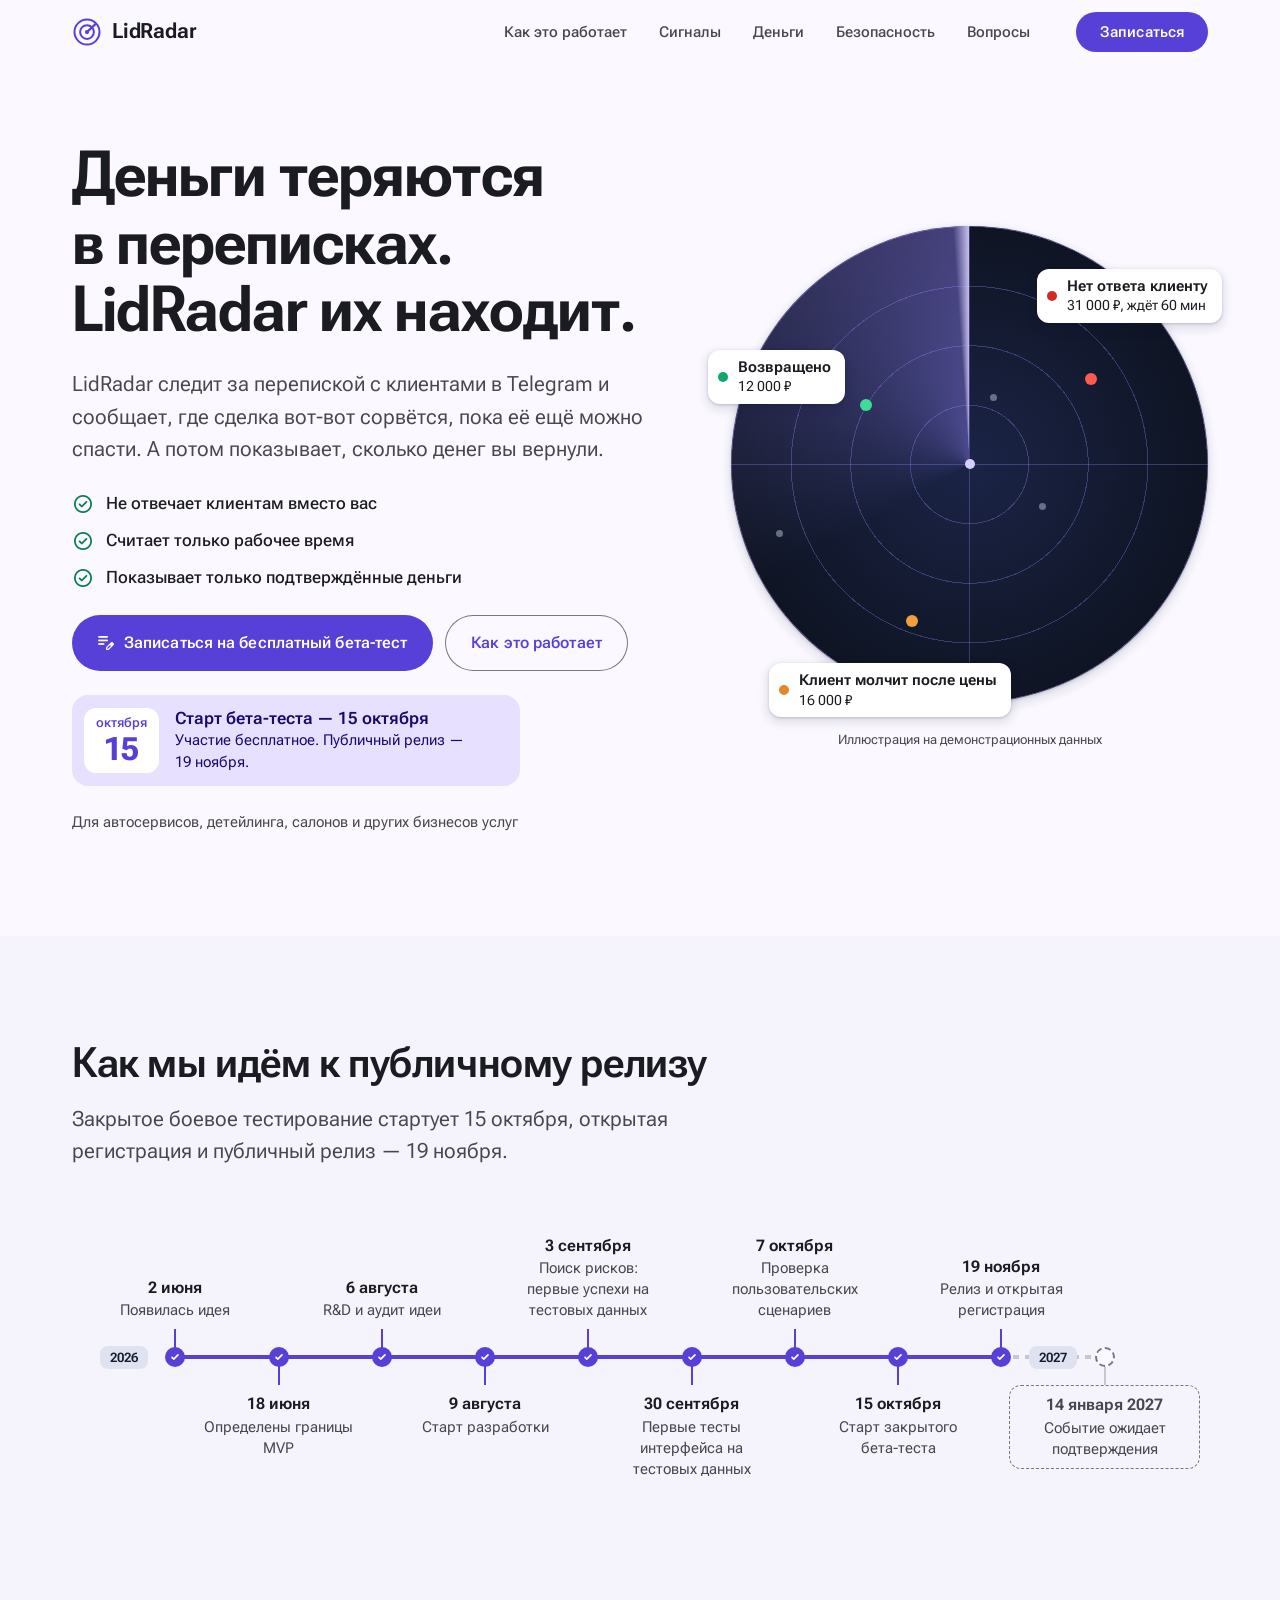
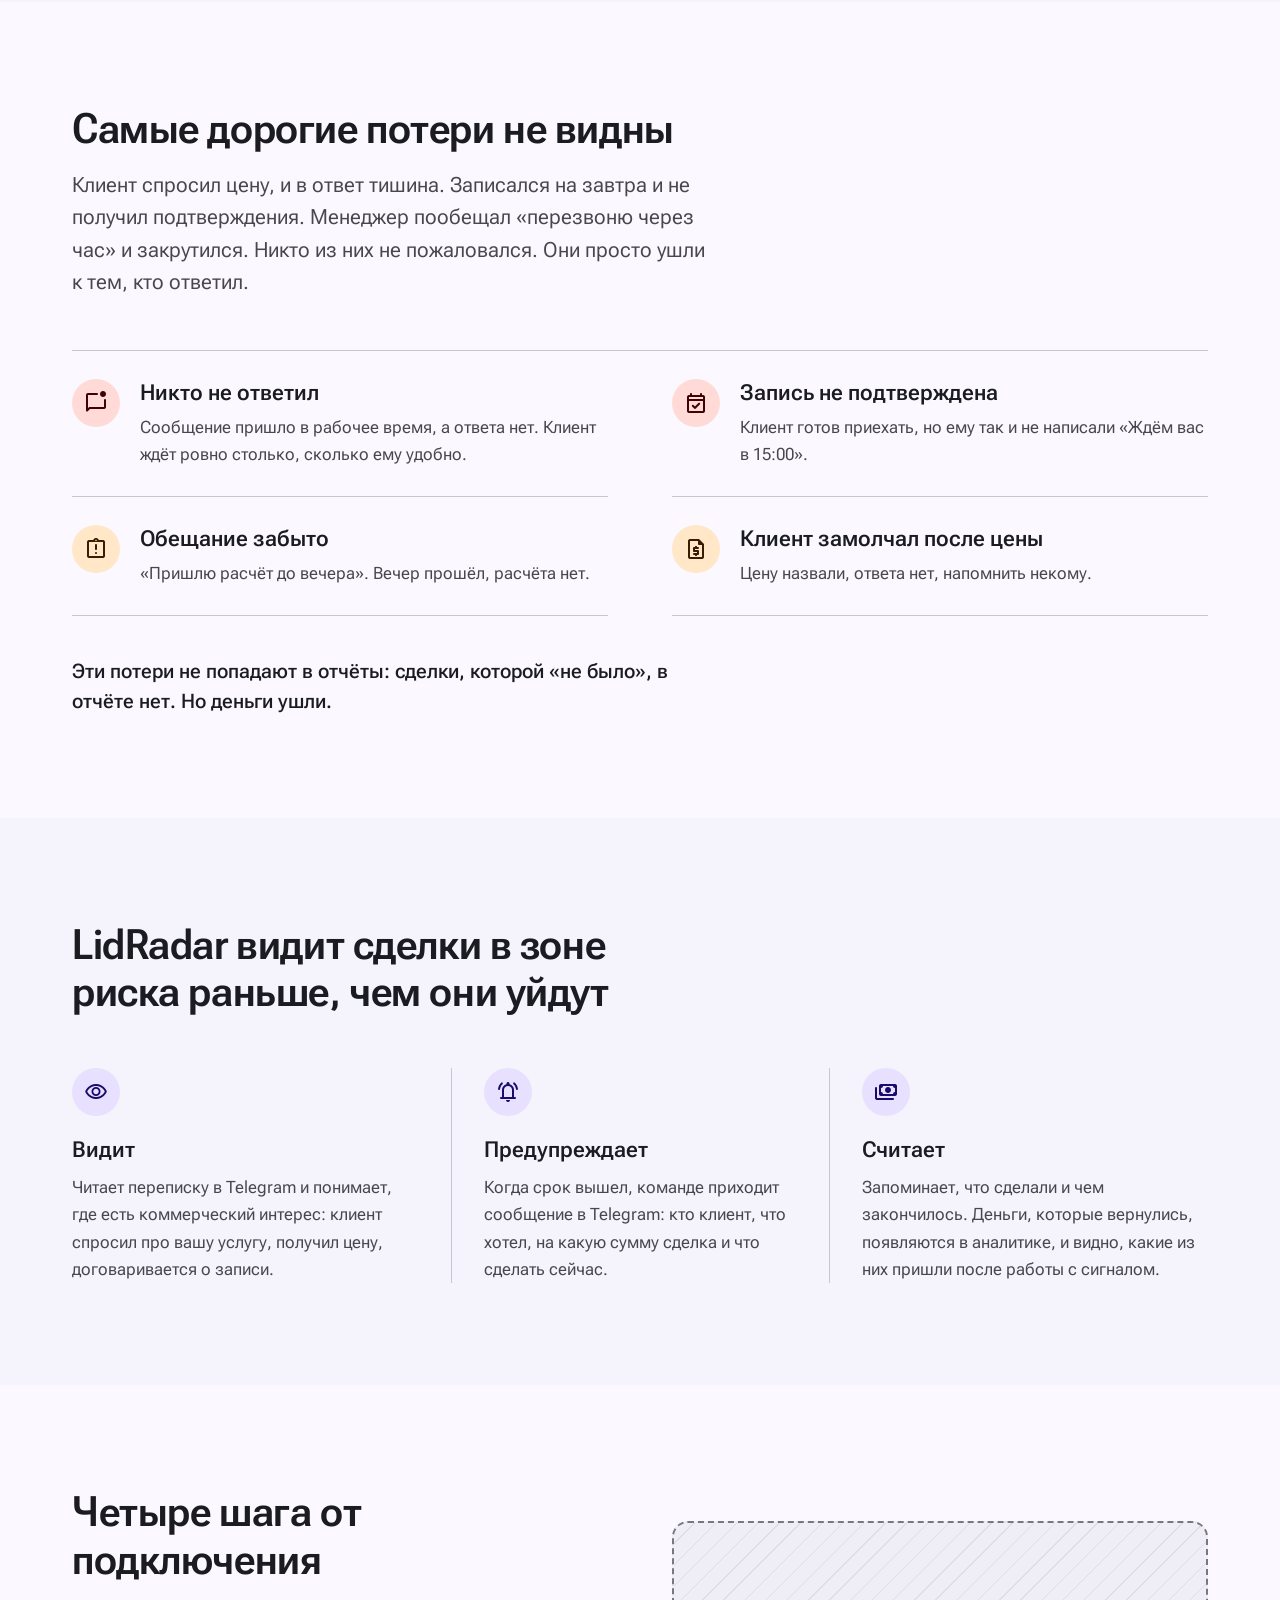
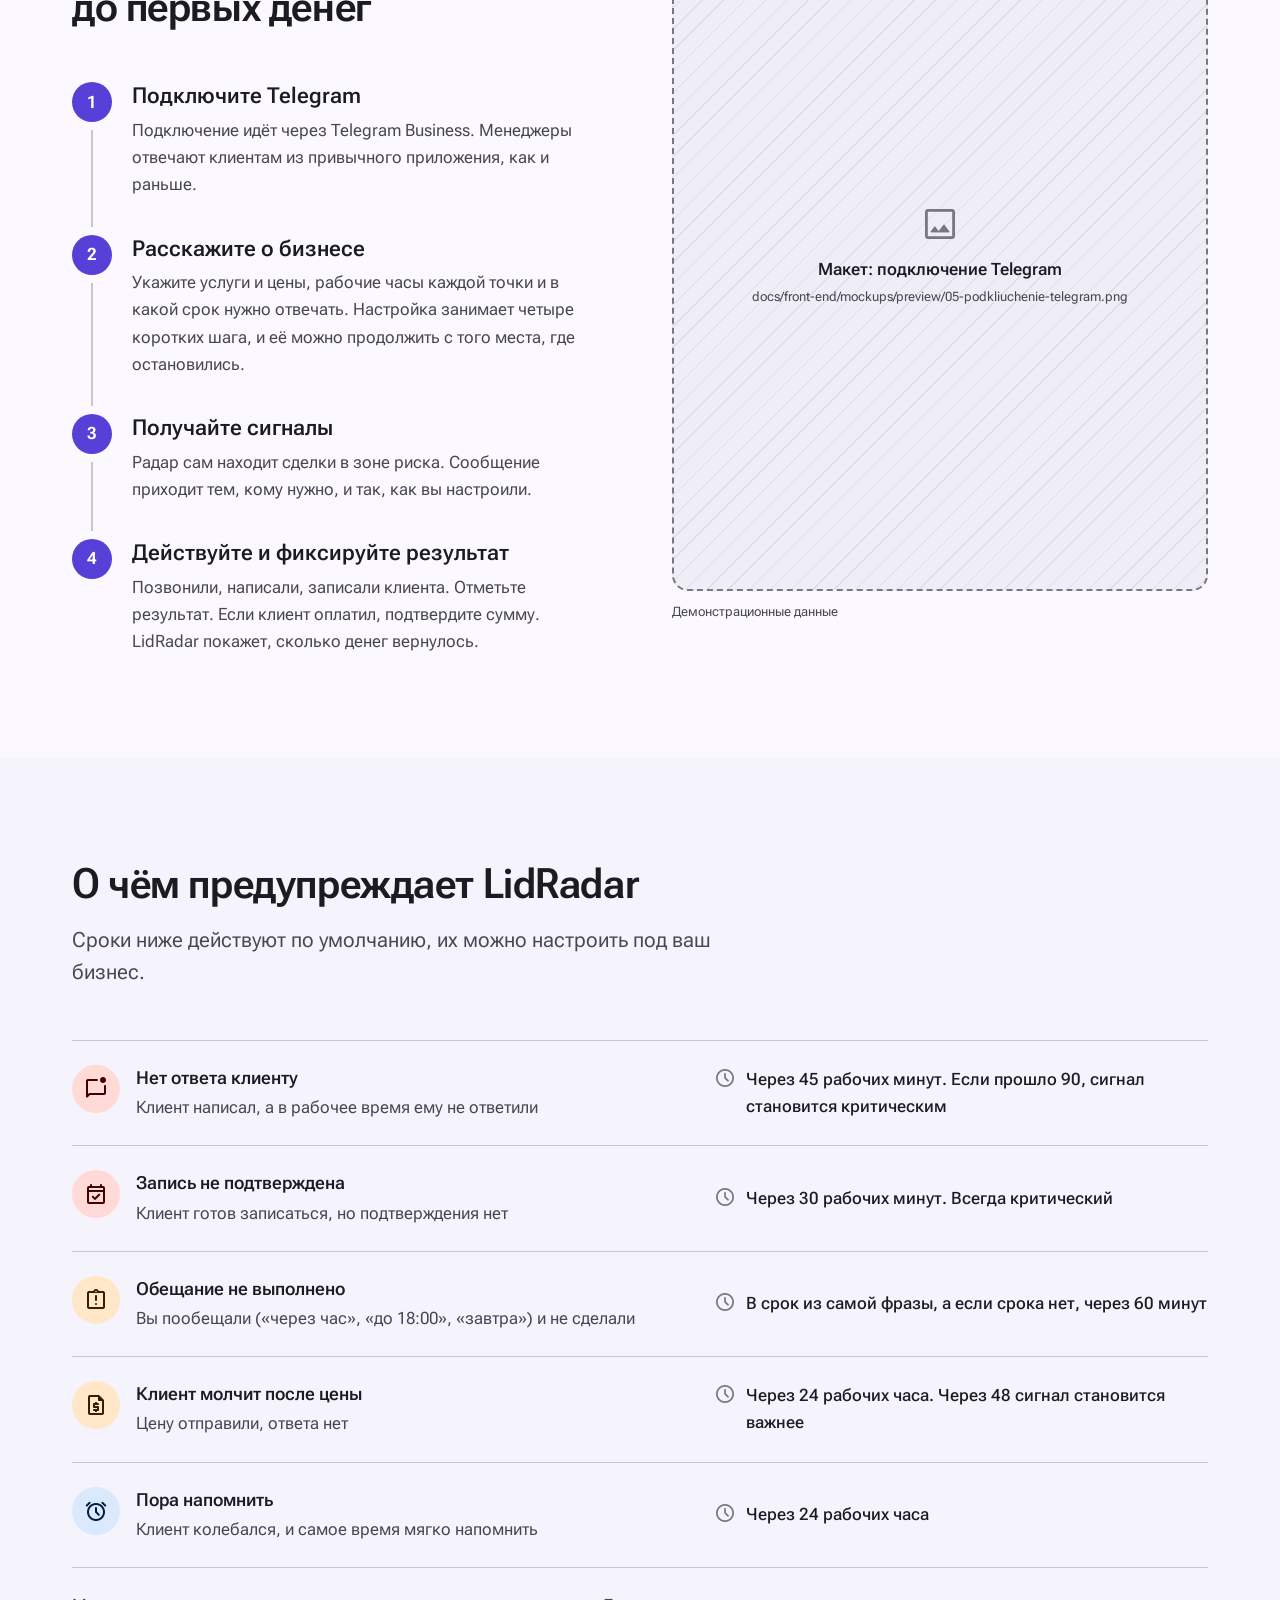
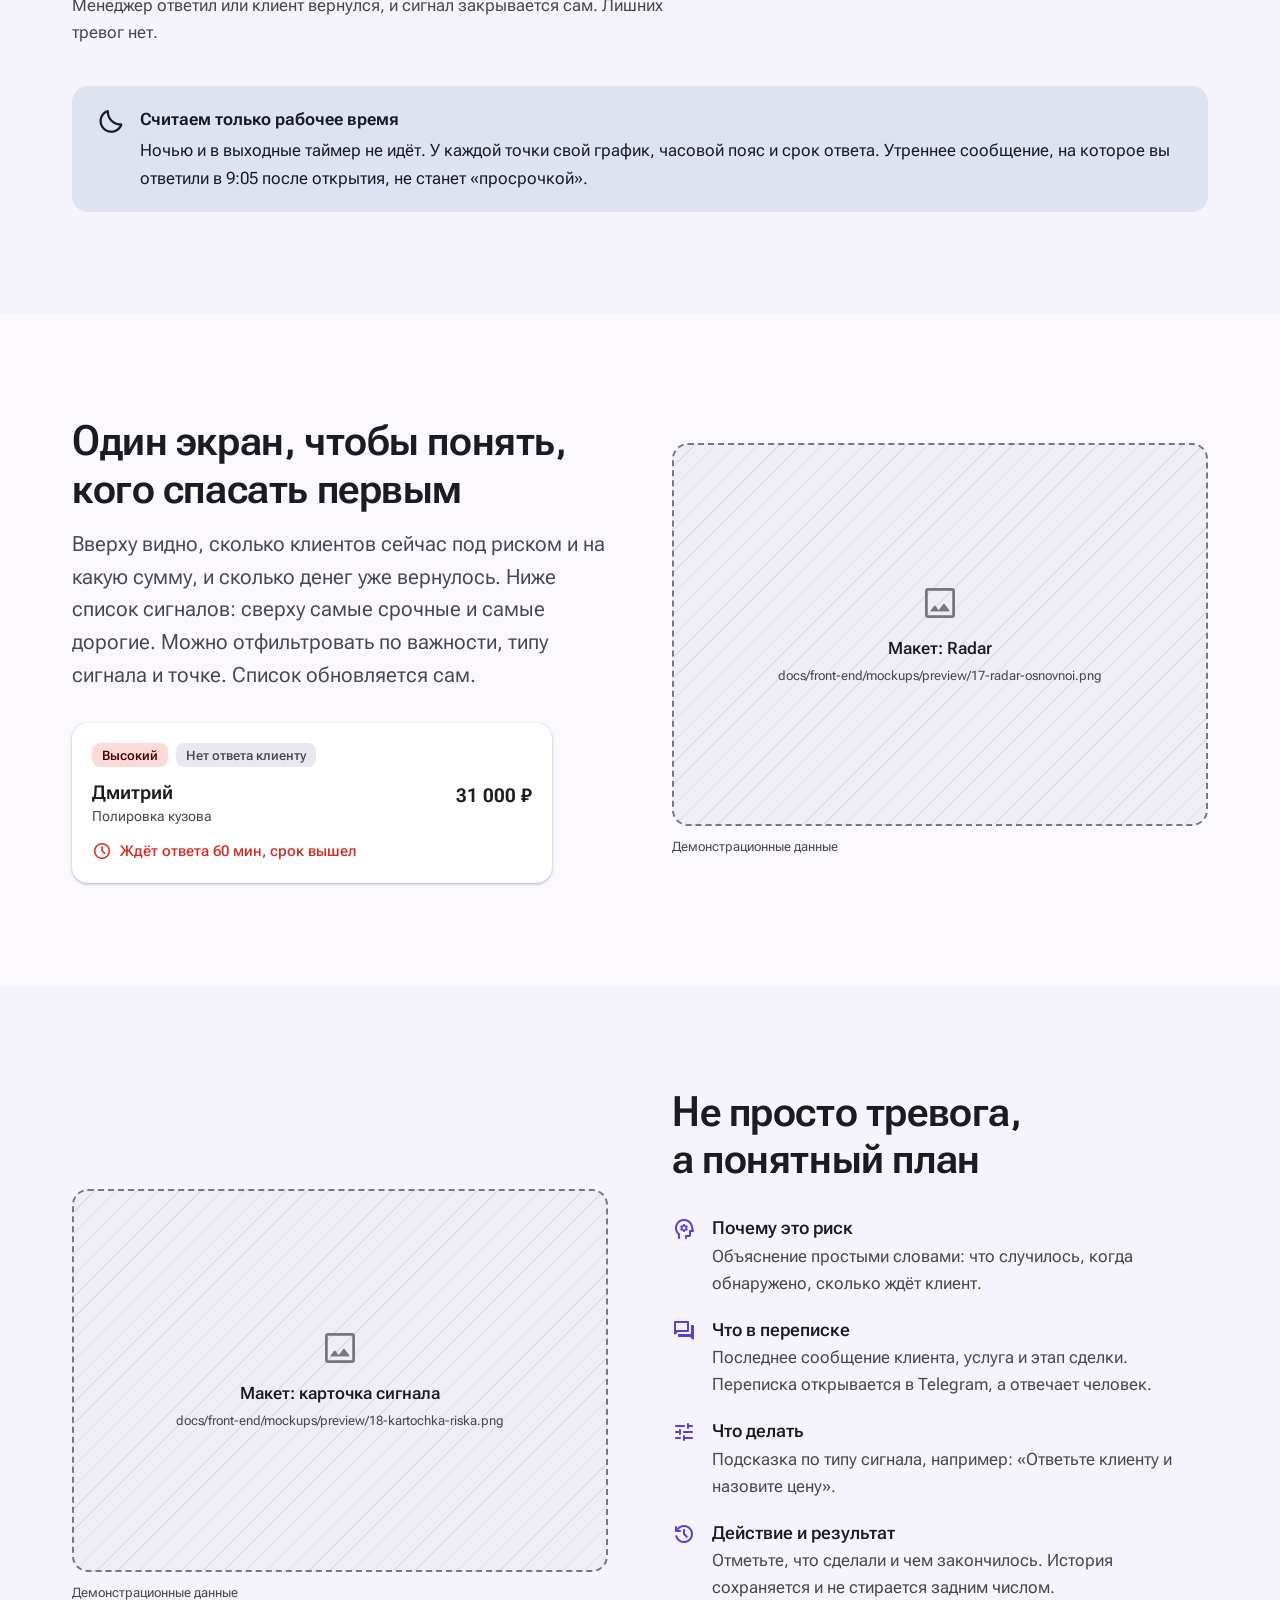
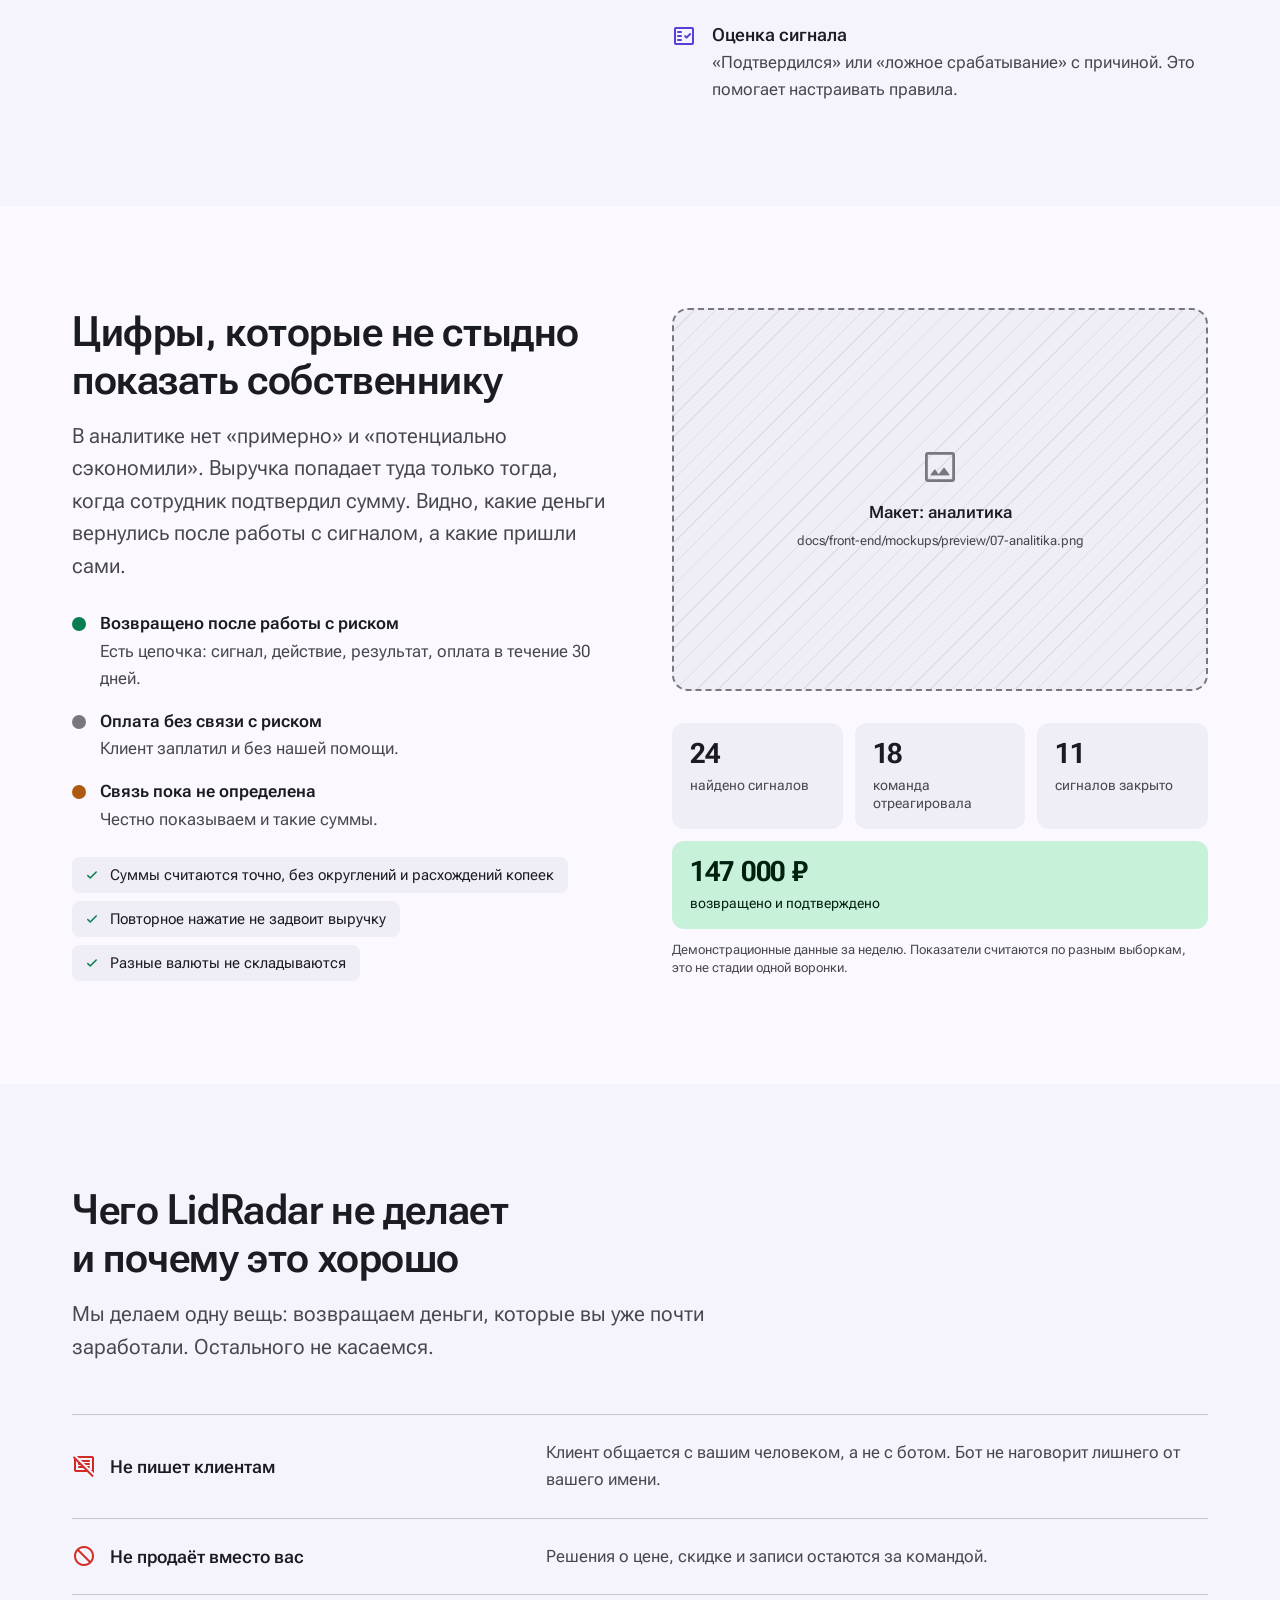
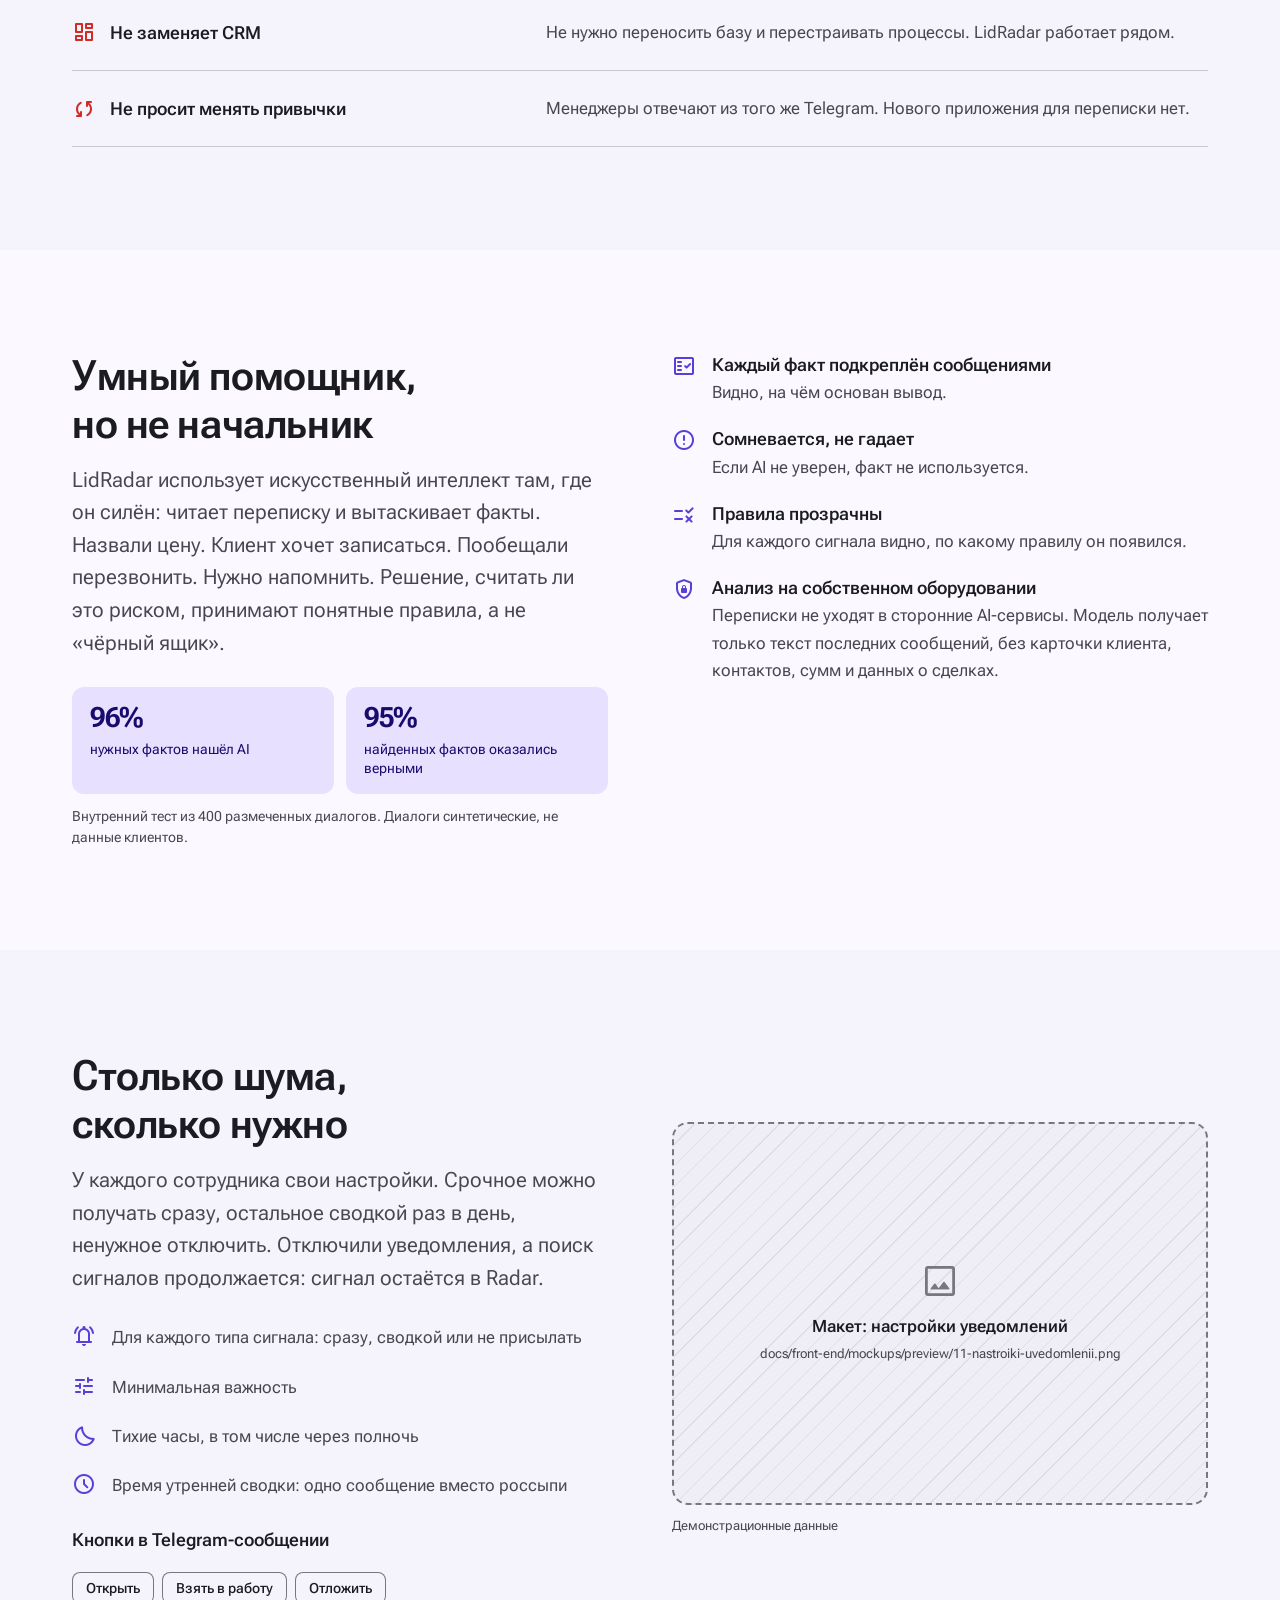
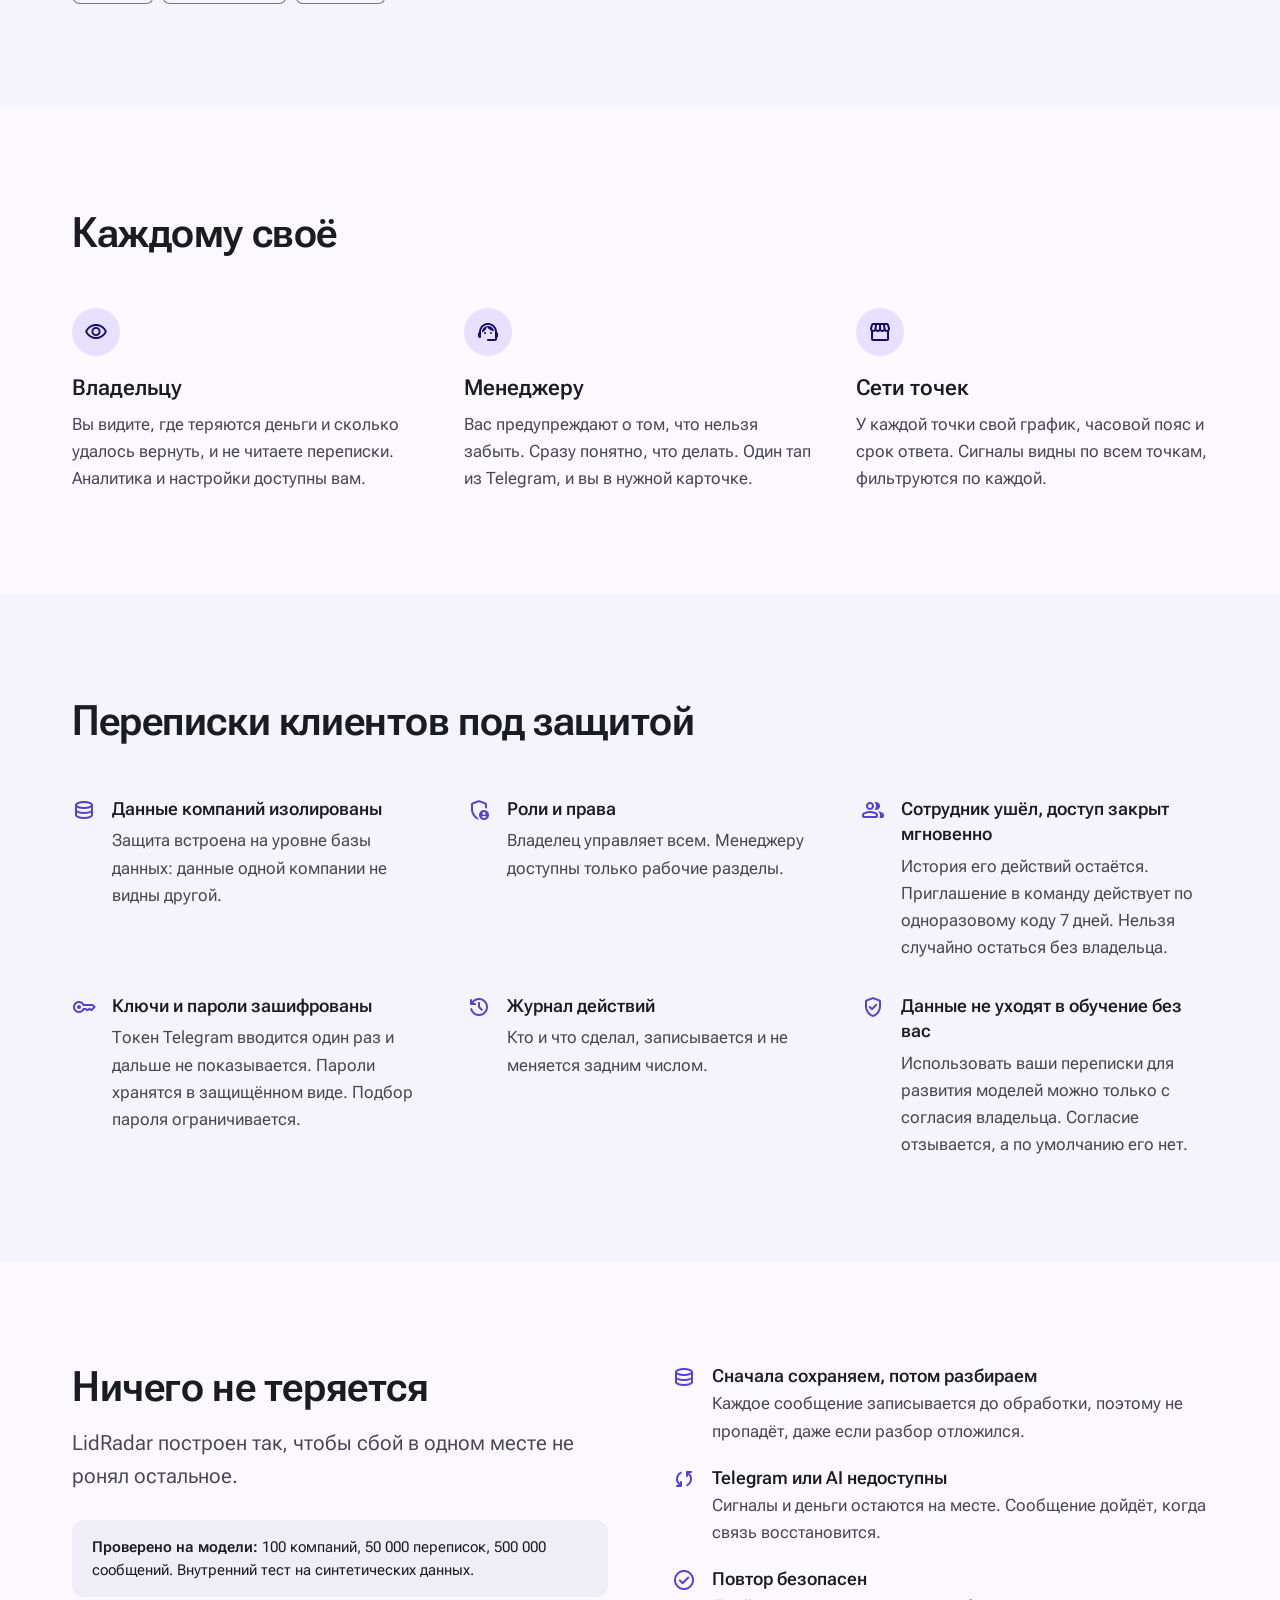
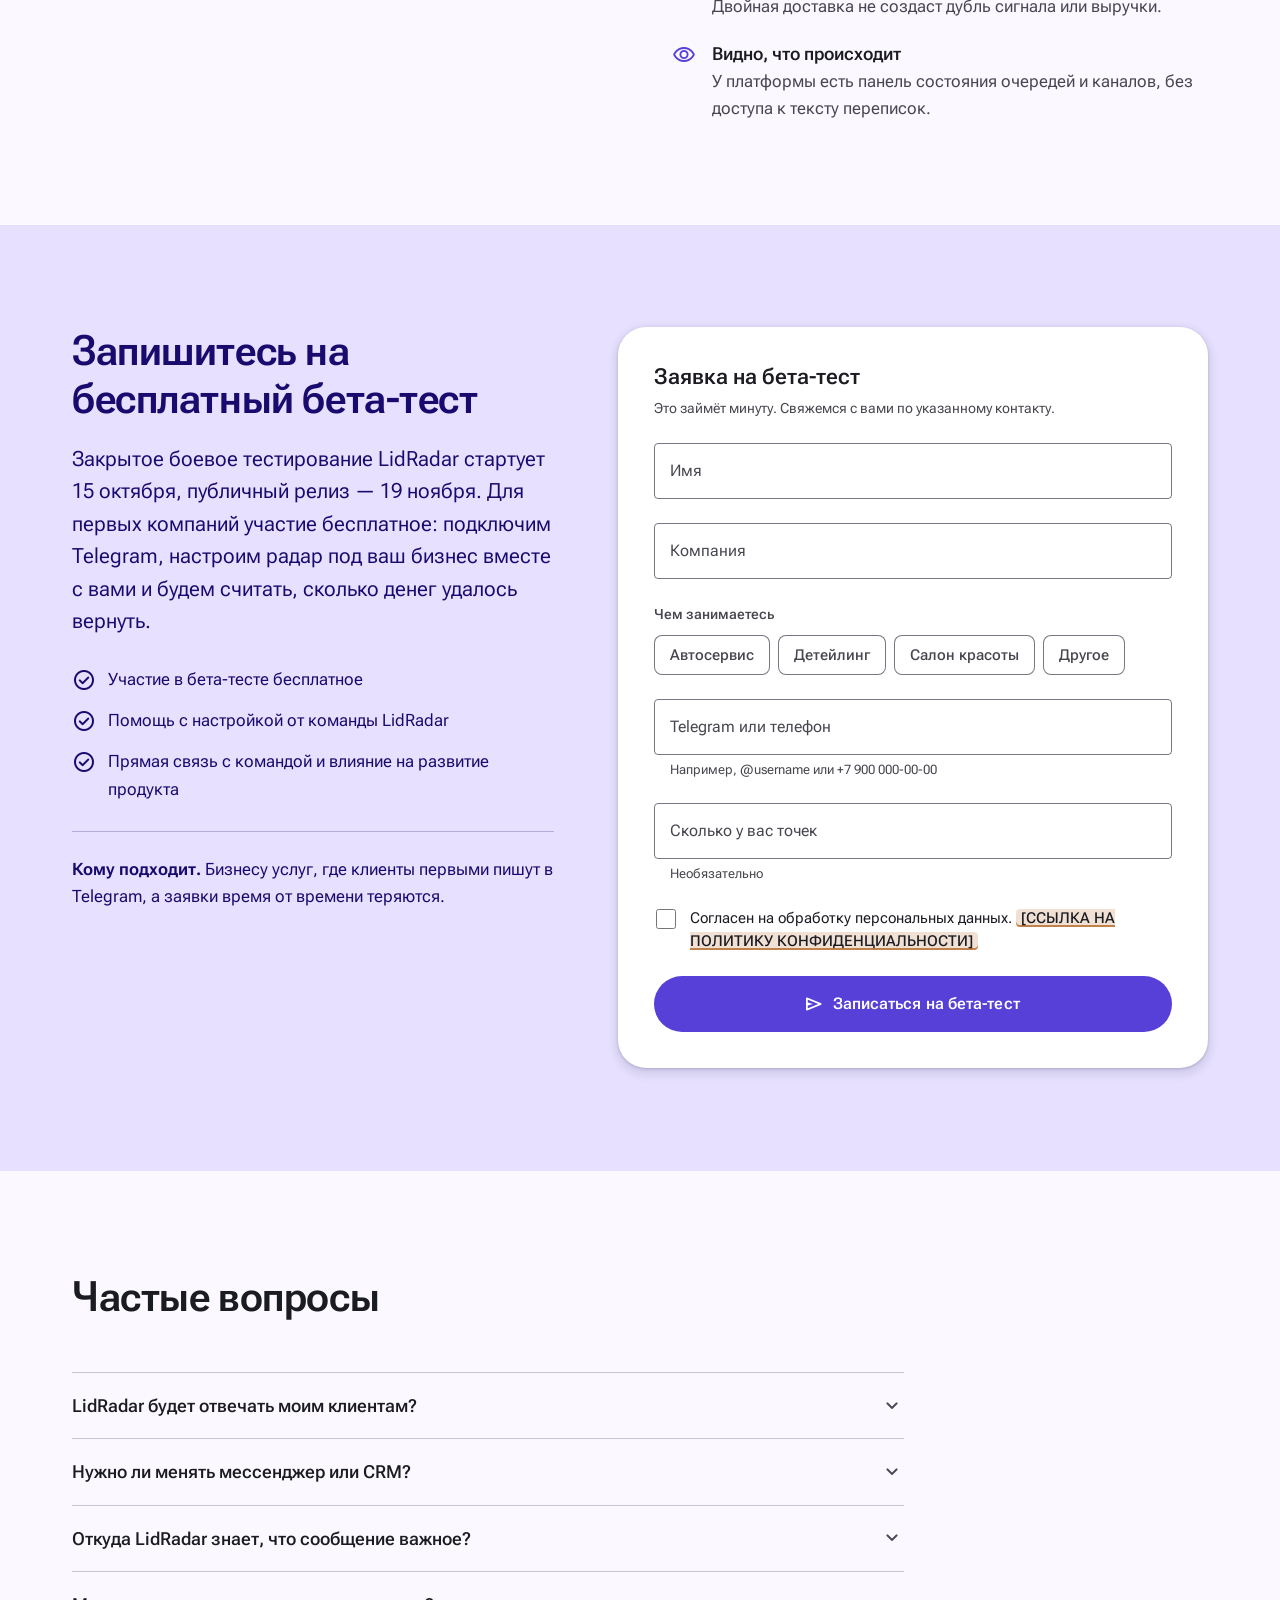
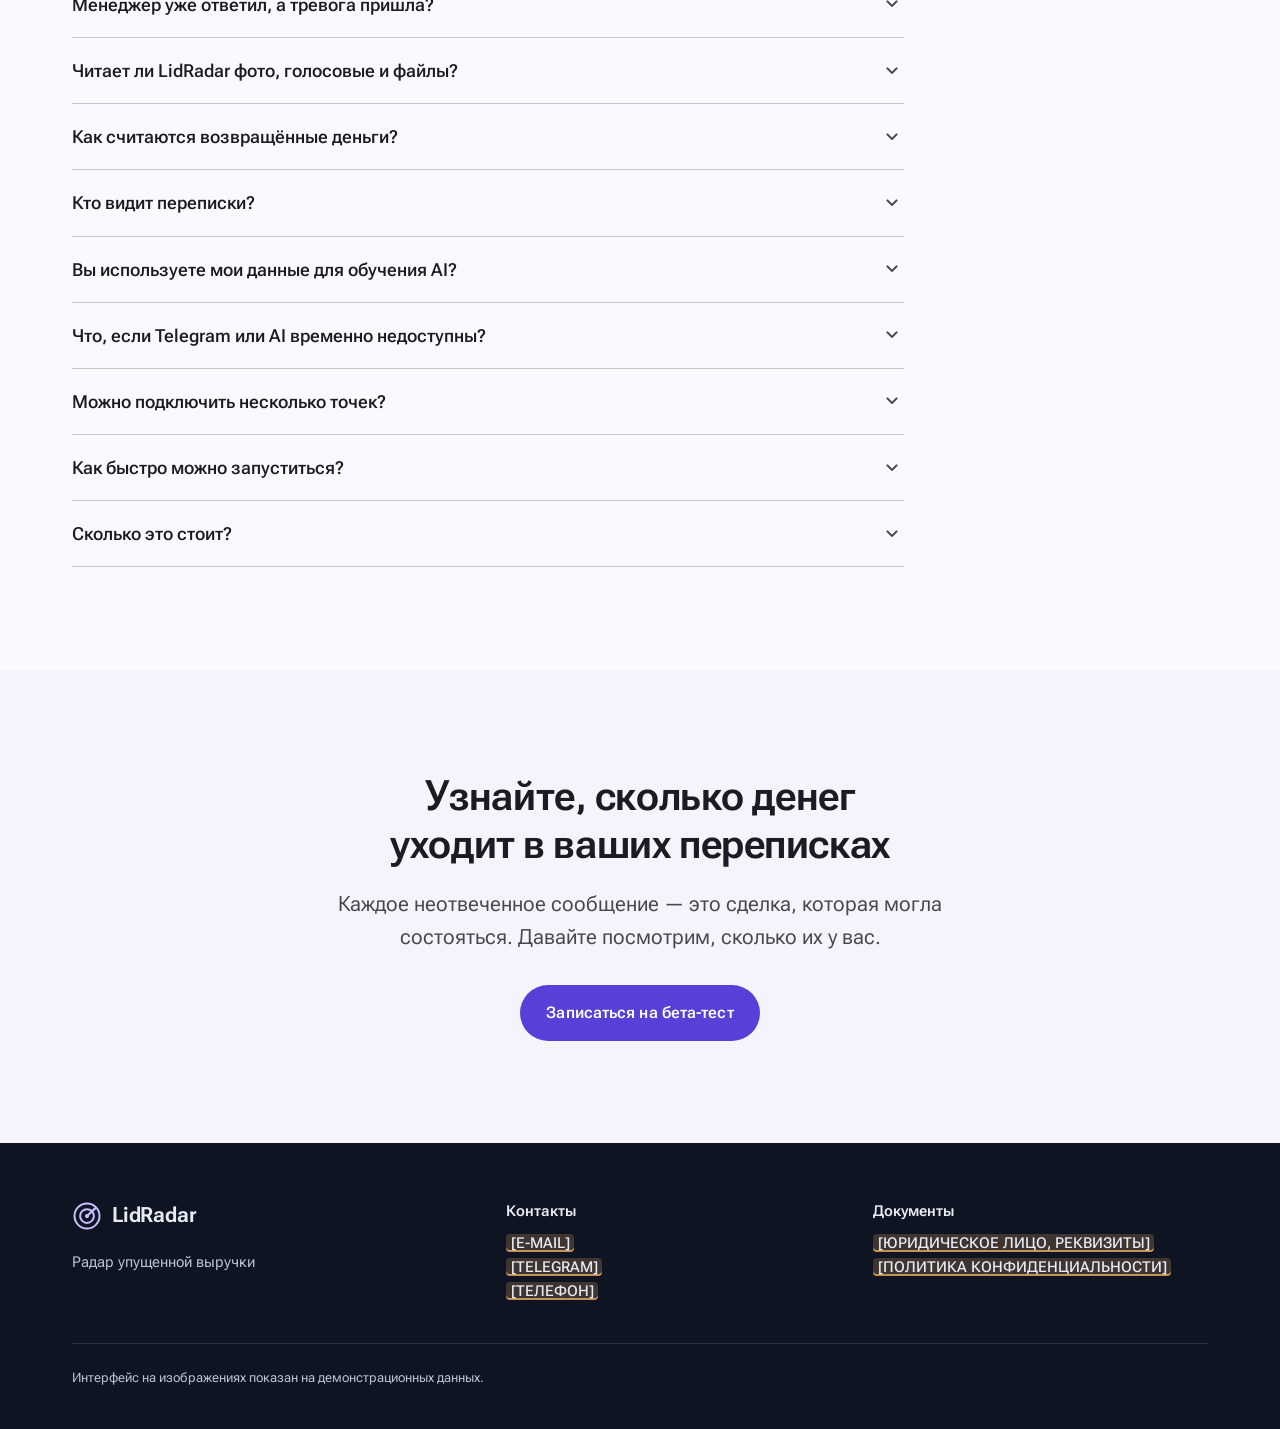
==== index.html @ c9161b3c "lending" ====
<!doctype html>
<html lang="ru">
<head>
  <meta charset="utf-8">
  <meta name="viewport" content="width=device-width, initial-scale=1">
  <title>LidRadar — радар упущенной выручки в переписках с клиентами</title>
  <meta name="description" content="LidRadar следит за перепиской в Telegram, показывает сделки, которые вот-вот сорвутся, и считает деньги, которые удалось вернуть. Для автосервисов, детейлинга и салонов. Бесплатный закрытый бета-тест стартует 15 октября, публичный релиз 19 ноября.">
  <meta name="theme-color" content="#5640d8">
  <meta property="og:type" content="website">
  <meta property="og:title" content="Деньги не должны теряться молча">
  <meta property="og:description" content="Радар упущенной выручки для бизнеса, который продаёт через мессенджер. Бета-тест стартует 15 октября и бесплатный, публичный релиз 19 ноября.">
  <link rel="icon" href="data:image/svg+xml,%3Csvg xmlns='http://www.w3.org/2000/svg' viewBox='0 0 24 24'%3E%3Ccircle cx='12' cy='12' r='11' fill='%230e1422'/%3E%3Ccircle cx='12' cy='12' r='7' fill='none' stroke='%23cbbeff' stroke-width='1.5'/%3E%3Cpath d='M12 12 18 6' stroke='%23cbbeff' stroke-width='2' stroke-linecap='round'/%3E%3C/svg%3E">

  <link rel="preconnect" href="https://fonts.googleapis.com">
  <link rel="preconnect" href="https://fonts.gstatic.com" crossorigin>
  <link rel="stylesheet" href="https://fonts.googleapis.com/css2?family=Roboto+Flex:opsz,wdth,wght@8..144,25..151,100..1000&amp;display=swap">
  <link rel="stylesheet" href="https://fonts.googleapis.com/css2?family=Material+Symbols+Rounded:opsz,wght,FILL,GRAD@24,400,0..1,0&amp;icon_names=admin_panel_settings,alarm,arrow_downward,assignment_late,bedtime,block,chat,check,check_circle,comments_disabled,dashboard,database,edit_note,error,event,event_available,expand_more,fact_check,forum,group,history,image,key,lock,mark_chat_unread,menu,notifications_active,payments,psychology,radar,request_quote,rule,savings,schedule,send,shield_lock,storefront,support_agent,sync,tune,verified_user,visibility&amp;display=block">
  <link rel="stylesheet" href="assets/styles.css">
</head>
<body id="top">
  <a class="skip" href="#main">К содержимому</a>

  <header class="appbar" id="appbar">
    <div class="appbar__in">
      <a class="brand" href="#top" aria-label="LidRadar, в начало страницы">
        <svg class="brand__mark" width="30" height="30" viewBox="0 0 24 24" aria-hidden="true">
          <circle cx="12" cy="12" r="10" fill="none" stroke="currentColor" stroke-width="1.6"/>
          <circle cx="12" cy="12" r="5.5" fill="none" stroke="currentColor" stroke-width="1.6"/>
          <path d="M12 12 19 5.5" stroke="currentColor" stroke-width="1.8" stroke-linecap="round"/>
          <circle cx="12" cy="12" r="1.7" fill="currentColor"/>
        </svg>
        <span>LidRadar</span>
      </a>
      <nav class="appbar__nav" aria-label="Разделы страницы">
        <a href="#how">Как это работает</a>
        <a href="#signals">Сигналы</a>
        <a href="#money">Деньги</a>
        <a href="#security">Безопасность</a>
        <a href="#faq">Вопросы</a>
      </nav>
      <a class="btn btn--filled" href="#beta">Записаться</a>
    </div>
  </header>

  <main id="main">

    <!-- 1. Первый экран -->
    <section class="hero" aria-labelledby="hero-title">
      <div class="wrap hero__grid">
        <div class="hero__copy">
          <h1 class="display" id="hero-title">Деньги теряются в переписках. LidRadar их находит.</h1>
          <p class="lead">LidRadar следит за перепиской с клиентами в Telegram и сообщает, где сделка вот-вот сорвётся, пока её ещё можно спасти. А потом показывает, сколько денег вы вернули.</p>
          <ul class="ticks">
            <li><span class="ms" aria-hidden="true">check_circle</span>Не отвечает клиентам вместо вас</li>
            <li><span class="ms" aria-hidden="true">check_circle</span>Считает только рабочее время</li>
            <li><span class="ms" aria-hidden="true">check_circle</span>Показывает только подтверждённые деньги</li>
          </ul>
          <div class="actions">
            <a class="btn btn--filled btn--lg" href="#beta"><span class="ms" aria-hidden="true">edit_note</span><span>Записаться на бесплатный <span class="nowrap">бета-тест</span></span></a>
            <a class="btn btn--outlined btn--lg" href="#how">Как это работает</a>
          </div>
          <div class="release" role="group" aria-label="Сроки запуска">
            <div class="release__date" aria-hidden="true">
              <span class="release__month">октября</span>
              <span class="release__day">15</span>
            </div>
            <div>
              <p class="release__title">Старт <span class="nowrap">бета-теста</span>&nbsp;— <time class="nowrap" datetime="2026-10-15">15 октября</time></p>
              <p class="release__sub">Участие бесплатное. Публичный релиз&nbsp;— <time class="nowrap" datetime="2026-11-19">19 ноября</time>. <span id="countdown"></span></p>
            </div>
          </div>
          <p class="trust">Для автосервисов, детейлинга, салонов и других бизнесов услуг</p>
        </div>

        <div>
          <div class="scope" role="img" aria-label="Иллюстрация: экран радара, на котором луч подсвечивает три сделки: нет ответа клиенту, клиент молчит после цены, возвращено 12 000 рублей. Демонстрационные данные.">
            <div class="scope__disc" aria-hidden="true">
              <div class="scope__grid"></div>
              <div class="scope__sweep"></div>
              <span class="blip" style="--x:75.4%; --y:32.2%; --c:#ff5a52; --t:1.22s"></span>
              <span class="blip" style="--x:38%; --y:82.9%; --c:#f0a03c; --t:4.44s"></span>
              <span class="blip" style="--x:28.3%; --y:37.5%; --c:#3ddc97; --t:6.67s"></span>
              <span class="blip blip--dim" style="--x:65.2%; --y:58.8%"></span>
              <span class="blip blip--dim" style="--x:10.1%; --y:64.5%"></span>
              <span class="blip blip--dim" style="--x:55.1%; --y:35.9%"></span>
              <span class="scope__core"></span>
            </div>
            <div class="scope__chip scope__chip--a" aria-hidden="true"><span class="dot"></span><span><b>Нет ответа клиенту</b>31 000 ₽, ждёт 60 мин</span></div>
            <div class="scope__chip scope__chip--b" aria-hidden="true"><span class="dot"></span><span><b>Клиент молчит после цены</b>16 000 ₽</span></div>
            <div class="scope__chip scope__chip--c" aria-hidden="true"><span class="dot"></span><span><b>Возвращено</b>12 000 ₽</span></div>
          </div>
          <p class="cap">Иллюстрация на демонстрационных данных</p>
        </div>
      </div>
    </section>

    <!-- 1а. Хронология проекта -->
    <section class="section band" id="timeline" aria-labelledby="timeline-title">
      <div class="wrap">
        <div class="sec-head">
          <h2 class="headline" id="timeline-title">Как мы идём к публичному релизу</h2>
          <p class="lead">Закрытое боевое тестирование стартует 15 октября, открытая регистрация и публичный релиз — 19 ноября.</p>
        </div>

        <div class="tl__scroll" id="tl-scroll" tabindex="0" role="region" aria-label="Хронология проекта, прокручивается по горизонтали">
          <ol class="tl" id="tl" role="list">
            <li class="tl__axis" role="presentation" aria-hidden="true"></li>
            <li class="tl__year tl__year--a" role="presentation" aria-hidden="true">2026</li>
            <li class="tl__year tl__year--b" role="presentation" aria-hidden="true">2027</li>

            <li class="tl__item tl__item--top is-done" role="listitem" style="--c:1" data-date="2026-06-02">
              <div class="tl__label"><time class="tl__date" datetime="2026-06-02">2 июня<span class="sr-only"> 2026 года</span></time><p class="tl__text">Появилась идея</p></div>
              <span class="tl__dot" aria-hidden="true"></span>
            </li>
            <li class="tl__item tl__item--bottom is-done" role="listitem" style="--c:2" data-date="2026-06-18">
              <div class="tl__label"><time class="tl__date" datetime="2026-06-18">18 июня<span class="sr-only"> 2026 года</span></time><p class="tl__text">Определены границы MVP</p></div>
              <span class="tl__dot" aria-hidden="true"></span>
            </li>
            <li class="tl__item tl__item--top is-done" role="listitem" style="--c:3" data-date="2026-08-06">
              <div class="tl__label"><time class="tl__date" datetime="2026-08-06">6 августа<span class="sr-only"> 2026 года</span></time><p class="tl__text">R&amp;D и аудит идеи</p></div>
              <span class="tl__dot" aria-hidden="true"></span>
            </li>
            <li class="tl__item tl__item--bottom is-done" role="listitem" style="--c:4" data-date="2026-08-09">
              <div class="tl__label"><time class="tl__date" datetime="2026-08-09">9 августа<span class="sr-only"> 2026 года</span></time><p class="tl__text">Старт разработки</p></div>
              <span class="tl__dot" aria-hidden="true"></span>
            </li>
            <li class="tl__item tl__item--top is-done" role="listitem" style="--c:5" data-date="2026-09-03">
              <div class="tl__label"><time class="tl__date" datetime="2026-09-03">3 сентября<span class="sr-only"> 2026 года</span></time><p class="tl__text">Поиск рисков: первые успехи на тестовых данных</p></div>
              <span class="tl__dot" aria-hidden="true"></span>
            </li>
            <li class="tl__item tl__item--bottom is-done" role="listitem" style="--c:6" data-date="2026-09-30">
              <div class="tl__label"><time class="tl__date" datetime="2026-09-30">30 сентября<span class="sr-only"> 2026 года</span></time><p class="tl__text">Первые тесты интерфейса на тестовых данных</p></div>
              <span class="tl__dot" aria-hidden="true"></span>
            </li>
            <li class="tl__item tl__item--top is-done" role="listitem" style="--c:7" data-date="2026-10-07">
              <div class="tl__label"><time class="tl__date" datetime="2026-10-07">7 октября<span class="sr-only"> 2026 года</span></time><p class="tl__text">Проверка пользовательских сценариев</p></div>
              <span class="tl__dot" aria-hidden="true"></span>
            </li>
            <li class="tl__item tl__item--bottom is-next" role="listitem" style="--c:8" data-date="2026-10-15">
              <div class="tl__label"><time class="tl__date" datetime="2026-10-15">15 октября<span class="sr-only"> 2026 года</span></time><p class="tl__text">Старт закрытого бета-теста</p></div>
              <span class="tl__dot" aria-hidden="true"></span>
            </li>
            <li class="tl__item tl__item--top" role="listitem" style="--c:9" data-date="2026-11-19">
              <div class="tl__label"><time class="tl__date" datetime="2026-11-19">19 ноября<span class="sr-only"> 2026 года</span></time><p class="tl__text">Релиз и открытая регистрация</p></div>
              <span class="tl__dot" aria-hidden="true"></span>
            </li>
            <li class="tl__item tl__item--bottom is-pending" role="listitem" style="--c:10" data-date="2027-01-14" data-pending>
              <div class="tl__label"><time class="tl__date" datetime="2027-01-14">14 января 2027</time><p class="tl__text">Событие ожидает подтверждения</p></div>
              <span class="tl__dot" aria-hidden="true"></span>
            </li>
          </ol>
        </div>
        <p class="small tl__hint">Прокрутите вбок, чтобы увидеть все этапы.</p>
      </div>
    </section>

    <!-- 2. Проблема -->
    <section class="section" aria-labelledby="problem-title">
      <div class="wrap">
        <div class="sec-head">
          <h2 class="headline" id="problem-title">Самые дорогие потери не видны</h2>
          <p class="lead">Клиент спросил цену, и в ответ тишина. Записался на завтра и не получил подтверждения. Менеджер пообещал «перезвоню через час» и закрутился. Никто из них не пожаловался. Они просто ушли к тем, кто ответил.</p>
        </div>
        <ul class="problems">
          <li class="problem">
            <span class="icon-disc icon-disc--high"><span class="ms" aria-hidden="true">mark_chat_unread</span></span>
            <div>
              <h3 class="title-lg">Никто не ответил</h3>
              <p class="body">Сообщение пришло в рабочее время, а ответа нет. Клиент ждёт ровно столько, сколько ему удобно.</p>
            </div>
          </li>
          <li class="problem">
            <span class="icon-disc icon-disc--high"><span class="ms" aria-hidden="true">event_available</span></span>
            <div>
              <h3 class="title-lg">Запись не подтверждена</h3>
              <p class="body">Клиент готов приехать, но ему так и не написали «Ждём вас в 15:00».</p>
            </div>
          </li>
          <li class="problem">
            <span class="icon-disc icon-disc--warn"><span class="ms" aria-hidden="true">assignment_late</span></span>
            <div>
              <h3 class="title-lg">Обещание забыто</h3>
              <p class="body">«Пришлю расчёт до вечера». Вечер прошёл, расчёта нет.</p>
            </div>
          </li>
          <li class="problem">
            <span class="icon-disc icon-disc--warn"><span class="ms" aria-hidden="true">request_quote</span></span>
            <div>
              <h3 class="title-lg">Клиент замолчал после цены</h3>
              <p class="body">Цену назвали, ответа нет, напомнить некому.</p>
            </div>
          </li>
        </ul>
        <p class="conclusion">Эти потери не попадают в отчёты: сделки, которой «не было», в отчёте нет. Но деньги ушли.</p>
      </div>
    </section>

    <!-- 3. Решение -->
    <section class="section band" aria-labelledby="solution-title">
      <div class="wrap">
        <div class="sec-head">
          <h2 class="headline" id="solution-title">LidRadar видит сделки в зоне риска раньше, чем они уйдут</h2>
        </div>
        <div class="trio">
          <div class="trio__item">
            <span class="icon-disc"><span class="ms" aria-hidden="true">visibility</span></span>
            <h3 class="title-lg">Видит</h3>
            <p class="body">Читает переписку в Telegram и понимает, где есть коммерческий интерес: клиент спросил про вашу услугу, получил цену, договаривается о записи.</p>
          </div>
          <div class="trio__item">
            <span class="icon-disc"><span class="ms" aria-hidden="true">notifications_active</span></span>
            <h3 class="title-lg">Предупреждает</h3>
            <p class="body">Когда срок вышел, команде приходит сообщение в Telegram: кто клиент, что хотел, на какую сумму сделка и что сделать сейчас.</p>
          </div>
          <div class="trio__item">
            <span class="icon-disc"><span class="ms" aria-hidden="true">payments</span></span>
            <h3 class="title-lg">Считает</h3>
            <p class="body">Запоминает, что сделали и чем закончилось. Деньги, которые вернулись, появляются в аналитике, и видно, какие из них пришли после работы с сигналом.</p>
          </div>
        </div>
      </div>
    </section>

    <!-- 4. Как это работает -->
    <section class="section" id="how" aria-labelledby="how-title">
      <div class="wrap split">
        <div>
          <div class="sec-head">
            <h2 class="headline" id="how-title">Четыре шага от подключения до первых денег</h2>
          </div>
          <ol class="steps">
            <li class="step">
              <div>
                <h3 class="title-lg">Подключите Telegram</h3>
                <p class="body">Подключение идёт через Telegram Business. Менеджеры отвечают клиентам из привычного приложения, как и раньше.</p>
              </div>
            </li>
            <li class="step">
              <div>
                <h3 class="title-lg">Расскажите о бизнесе</h3>
                <p class="body">Укажите услуги и цены, рабочие часы каждой точки и в какой срок нужно отвечать. Настройка занимает четыре коротких шага, и её можно продолжить с того места, где остановились.</p>
              </div>
            </li>
            <li class="step">
              <div>
                <h3 class="title-lg">Получайте сигналы</h3>
                <p class="body">Радар сам находит сделки в зоне риска. Сообщение приходит тем, кому нужно, и так, как вы настроили.</p>
              </div>
            </li>
            <li class="step">
              <div>
                <h3 class="title-lg">Действуйте и фиксируйте результат</h3>
                <p class="body">Позвонили, написали, записали клиента. Отметьте результат. Если клиент оплатил, подтвердите сумму. LidRadar покажет, сколько денег вернулось.</p>
              </div>
            </li>
          </ol>
        </div>
        <div>
          <figure class="ph ph--tall" role="img" aria-label="Заглушка: макет подключения Telegram">
            <span class="ms" aria-hidden="true">image</span>
            <figcaption><strong>Макет: подключение Telegram</strong><span class="ph__file">docs/front-end/mockups/preview/05-podkliuchenie-telegram.png</span></figcaption>
          </figure>
          <p class="cap">Демонстрационные данные</p>
        </div>
      </div>
    </section>

    <!-- 5. Пять сигналов -->
    <section class="section band" id="signals" aria-labelledby="signals-title">
      <div class="wrap">
        <div class="sec-head">
          <h2 class="headline" id="signals-title">О чём предупреждает LidRadar</h2>
          <p class="lead">Сроки ниже действуют по умолчанию, их можно настроить под ваш бизнес.</p>
        </div>
        <ul class="signals">
          <li class="signal">
            <div class="signal__what">
              <span class="icon-disc icon-disc--high"><span class="ms" aria-hidden="true">mark_chat_unread</span></span>
              <div>
                <h3 class="title-md">Нет ответа клиенту</h3>
                <p class="body">Клиент написал, а в рабочее время ему не ответили</p>
              </div>
            </div>
            <p class="signal__when"><span class="ms" aria-hidden="true">schedule</span>Через 45 рабочих минут. Если прошло 90, сигнал становится критическим</p>
          </li>
          <li class="signal">
            <div class="signal__what">
              <span class="icon-disc icon-disc--high"><span class="ms" aria-hidden="true">event_available</span></span>
              <div>
                <h3 class="title-md">Запись не подтверждена</h3>
                <p class="body">Клиент готов записаться, но подтверждения нет</p>
              </div>
            </div>
            <p class="signal__when"><span class="ms" aria-hidden="true">schedule</span>Через 30 рабочих минут. Всегда критический</p>
          </li>
          <li class="signal">
            <div class="signal__what">
              <span class="icon-disc icon-disc--warn"><span class="ms" aria-hidden="true">assignment_late</span></span>
              <div>
                <h3 class="title-md">Обещание не выполнено</h3>
                <p class="body">Вы пообещали («через час», «до 18:00», «завтра») и не сделали</p>
              </div>
            </div>
            <p class="signal__when"><span class="ms" aria-hidden="true">schedule</span>В срок из самой фразы, а если срока нет, через 60 минут</p>
          </li>
          <li class="signal">
            <div class="signal__what">
              <span class="icon-disc icon-disc--warn"><span class="ms" aria-hidden="true">request_quote</span></span>
              <div>
                <h3 class="title-md">Клиент молчит после цены</h3>
                <p class="body">Цену отправили, ответа нет</p>
              </div>
            </div>
            <p class="signal__when"><span class="ms" aria-hidden="true">schedule</span>Через 24 рабочих часа. Через 48 сигнал становится важнее</p>
          </li>
          <li class="signal">
            <div class="signal__what">
              <span class="icon-disc icon-disc--info"><span class="ms" aria-hidden="true">alarm</span></span>
              <div>
                <h3 class="title-md">Пора напомнить</h3>
                <p class="body">Клиент колебался, и самое время мягко напомнить</p>
              </div>
            </div>
            <p class="signal__when"><span class="ms" aria-hidden="true">schedule</span>Через 24 рабочих часа</p>
          </li>
        </ul>
        <p class="body" style="margin-top:24px">Менеджер ответил или клиент вернулся, и сигнал закрывается сам. Лишних тревог нет.</p>
        <div class="note">
          <span class="ms" aria-hidden="true">bedtime</span>
          <div>
            <p><strong>Считаем только рабочее время</strong></p>
            <p>Ночью и в выходные таймер не идёт. У каждой точки свой график, часовой пояс и срок ответа. Утреннее сообщение, на которое вы ответили в 9:05 после открытия, не станет «просрочкой».</p>
          </div>
        </div>
      </div>
    </section>

    <!-- 6. Radar -->
    <section class="section" id="radar" aria-labelledby="radar-title">
      <div class="wrap split">
        <div>
          <h2 class="headline" id="radar-title">Один экран, чтобы понять, кого спасать первым</h2>
          <p class="lead" style="margin-top:16px">Вверху видно, сколько клиентов сейчас под риском и на какую сумму, и сколько денег уже вернулось. Ниже список сигналов: сверху самые срочные и самые дорогие. Можно отфильтровать по важности, типу сигнала и точке. Список обновляется сам.</p>
          <article class="risk-card" aria-label="Пример сигнала в списке (демонстрационные данные)">
            <div class="risk-card__tags">
              <span class="badge badge--high">Высокий</span>
              <span class="badge badge--neutral">Нет ответа клиенту</span>
            </div>
            <div class="risk-card__row">
              <div>
                <p class="risk-card__name">Дмитрий</p>
                <p class="small">Полировка кузова</p>
              </div>
              <p class="risk-card__amount">31 000 ₽</p>
            </div>
            <p class="risk-card__wait"><span class="ms" aria-hidden="true">schedule</span>Ждёт ответа 60 мин, срок вышел</p>
          </article>
        </div>
        <div>
          <figure class="ph" role="img" aria-label="Заглушка: макет экрана Radar">
            <span class="ms" aria-hidden="true">image</span>
            <figcaption><strong>Макет: Radar</strong><span class="ph__file">docs/front-end/mockups/preview/17-radar-osnovnoi.png</span></figcaption>
          </figure>
          <p class="cap">Демонстрационные данные</p>
        </div>
      </div>
    </section>

    <!-- 7. Карточка сигнала -->
    <section class="section band" aria-labelledby="card-title">
      <div class="wrap split split--rev">
        <div>
          <h2 class="headline" id="card-title">Не просто тревога, а понятный план</h2>
          <ul class="points" style="margin-top:32px">
            <li class="point">
              <span class="ms" aria-hidden="true">psychology</span>
              <div>
                <h3 class="title-md">Почему это риск</h3>
                <p class="body">Объяснение простыми словами: что случилось, когда обнаружено, сколько ждёт клиент.</p>
              </div>
            </li>
            <li class="point">
              <span class="ms" aria-hidden="true">forum</span>
              <div>
                <h3 class="title-md">Что в переписке</h3>
                <p class="body">Последнее сообщение клиента, услуга и этап сделки. Переписка открывается в Telegram, а отвечает человек.</p>
              </div>
            </li>
            <li class="point">
              <span class="ms" aria-hidden="true">tune</span>
              <div>
                <h3 class="title-md">Что делать</h3>
                <p class="body">Подсказка по типу сигнала, например: «Ответьте клиенту и назовите цену».</p>
              </div>
            </li>
            <li class="point">
              <span class="ms" aria-hidden="true">history</span>
              <div>
                <h3 class="title-md">Действие и результат</h3>
                <p class="body">Отметьте, что сделали и чем закончилось. История сохраняется и не стирается задним числом.</p>
              </div>
            </li>
            <li class="point">
              <span class="ms" aria-hidden="true">fact_check</span>
              <div>
                <h3 class="title-md">Оценка сигнала</h3>
                <p class="body">«Подтвердился» или «ложное срабатывание» с причиной. Это помогает настраивать правила.</p>
              </div>
            </li>
          </ul>
        </div>
        <div>
          <figure class="ph" role="img" aria-label="Заглушка: макет карточки сигнала">
            <span class="ms" aria-hidden="true">image</span>
            <figcaption><strong>Макет: карточка сигнала</strong><span class="ph__file">docs/front-end/mockups/preview/18-kartochka-riska.png</span></figcaption>
          </figure>
          <p class="cap">Демонстрационные данные</p>
        </div>
      </div>
    </section>

    <!-- 8. Деньги -->
    <section class="section" id="money" aria-labelledby="money-title">
      <div class="wrap split split--top">
        <div>
          <h2 class="headline" id="money-title">Цифры, которые не стыдно показать собственнику</h2>
          <p class="lead" style="margin-top:16px">В аналитике нет «примерно» и «потенциально сэкономили». Выручка попадает туда только тогда, когда сотрудник подтвердил сумму. Видно, какие деньги вернулись после работы с сигналом, а какие пришли сами.</p>
          <div class="buckets">
            <div class="bucket bucket--ok"><p><strong>Возвращено после работы с риском</strong>Есть цепочка: сигнал, действие, результат, оплата в течение 30 дней.</p></div>
            <div class="bucket bucket--neutral"><p><strong>Оплата без связи с риском</strong>Клиент заплатил и без нашей помощи.</p></div>
            <div class="bucket bucket--unknown"><p><strong>Связь пока не определена</strong>Честно показываем и такие суммы.</p></div>
          </div>
          <ul class="promises">
            <li><span class="ms" aria-hidden="true">check</span>Суммы считаются точно, без округлений и расхождений копеек</li>
            <li><span class="ms" aria-hidden="true">check</span>Повторное нажатие не задвоит выручку</li>
            <li><span class="ms" aria-hidden="true">check</span>Разные валюты не складываются</li>
          </ul>
        </div>
        <div>
          <figure class="ph" role="img" aria-label="Заглушка: макет аналитики">
            <span class="ms" aria-hidden="true">image</span>
            <figcaption><strong>Макет: аналитика</strong><span class="ph__file">docs/front-end/mockups/preview/07-analitika.png</span></figcaption>
          </figure>
          <div class="stats" role="group" aria-label="Пример аналитики за неделю (демонстрационные данные)">
            <div class="stat"><p class="stat__n">24</p><p class="stat__l">найдено сигналов</p></div>
            <div class="stat"><p class="stat__n">18</p><p class="stat__l">команда отреагировала</p></div>
            <div class="stat"><p class="stat__n">11</p><p class="stat__l">сигналов закрыто</p></div>
            <div class="stat stat--money"><p class="stat__n">147 000 ₽</p><p class="stat__l">возвращено и подтверждено</p></div>
          </div>
          <p class="cap">Демонстрационные данные за неделю. Показатели считаются по разным выборкам, это не стадии одной воронки.</p>
        </div>
      </div>
    </section>

    <!-- 9. Принципы -->
    <section class="section band" id="principles" aria-labelledby="principles-title">
      <div class="wrap">
        <div class="sec-head">
          <h2 class="headline" id="principles-title">Чего LidRadar не делает и почему это хорошо</h2>
          <p class="lead">Мы делаем одну вещь: возвращаем деньги, которые вы уже почти заработали. Остального не касаемся.</p>
        </div>
        <ul class="rules">
          <li class="rule">
            <h3 class="title-md rule__no"><span class="ms" aria-hidden="true">comments_disabled</span>Не пишет клиентам</h3>
            <p class="body">Клиент общается с вашим человеком, а не с ботом. Бот не наговорит лишнего от вашего имени.</p>
          </li>
          <li class="rule">
            <h3 class="title-md rule__no"><span class="ms" aria-hidden="true">block</span>Не продаёт вместо вас</h3>
            <p class="body">Решения о цене, скидке и записи остаются за командой.</p>
          </li>
          <li class="rule">
            <h3 class="title-md rule__no"><span class="ms" aria-hidden="true">dashboard</span>Не заменяет CRM</h3>
            <p class="body">Не нужно переносить базу и перестраивать процессы. LidRadar работает рядом.</p>
          </li>
          <li class="rule">
            <h3 class="title-md rule__no"><span class="ms" aria-hidden="true">sync</span>Не просит менять привычки</h3>
            <p class="body">Менеджеры отвечают из того же Telegram. Нового приложения для переписки нет.</p>
          </li>
        </ul>
      </div>
    </section>

    <!-- 10. AI -->
    <section class="section" id="ai" aria-labelledby="ai-title">
      <div class="wrap split split--top">
        <div>
          <h2 class="headline" id="ai-title">Умный помощник, но не начальник</h2>
          <p class="lead" style="margin-top:16px">LidRadar использует искусственный интеллект там, где он силён: читает переписку и вытаскивает факты. Назвали цену. Клиент хочет записаться. Пообещали перезвонить. Нужно напомнить. Решение, считать ли это риском, принимают понятные правила, а не «чёрный ящик».</p>
          <div class="quality" role="group" aria-label="Результат внутреннего теста AI">
            <div class="stat"><p class="stat__n">96%</p><p class="stat__l">нужных фактов нашёл AI</p></div>
            <div class="stat"><p class="stat__n">95%</p><p class="stat__l">найденных фактов оказались верными</p></div>
          </div>
          <p class="small">Внутренний тест из 400 размеченных диалогов. Диалоги синтетические, не данные клиентов.</p>
        </div>
        <ul class="points">
          <li class="point">
            <span class="ms" aria-hidden="true">fact_check</span>
            <div>
              <h3 class="title-md">Каждый факт подкреплён сообщениями</h3>
              <p class="body">Видно, на чём основан вывод.</p>
            </div>
          </li>
          <li class="point">
            <span class="ms" aria-hidden="true">error</span>
            <div>
              <h3 class="title-md">Сомневается, не гадает</h3>
              <p class="body">Если AI не уверен, факт не используется.</p>
            </div>
          </li>
          <li class="point">
            <span class="ms" aria-hidden="true">rule</span>
            <div>
              <h3 class="title-md">Правила прозрачны</h3>
              <p class="body">Для каждого сигнала видно, по какому правилу он появился.</p>
            </div>
          </li>
          <li class="point">
            <span class="ms" aria-hidden="true">shield_lock</span>
            <div>
              <h3 class="title-md">Анализ на собственном оборудовании</h3>
              <p class="body">Переписки не уходят в сторонние AI-сервисы. Модель получает только текст последних сообщений, без карточки клиента, контактов, сумм и данных о сделках.</p>
            </div>
          </li>
        </ul>
      </div>
    </section>

    <!-- 11. Уведомления -->
    <section class="section band" id="notifications" aria-labelledby="notify-title">
      <div class="wrap split">
        <div>
          <h2 class="headline" id="notify-title">Столько шума, сколько нужно</h2>
          <p class="lead" style="margin-top:16px">У каждого сотрудника свои настройки. Срочное можно получать сразу, остальное сводкой раз в день, ненужное отключить. Отключили уведомления, а поиск сигналов продолжается: сигнал остаётся в Radar.</p>
          <ul class="points" style="margin-top:28px">
            <li class="point"><span class="ms" aria-hidden="true">notifications_active</span><p class="body">Для каждого типа сигнала: сразу, сводкой или не присылать</p></li>
            <li class="point"><span class="ms" aria-hidden="true">tune</span><p class="body">Минимальная важность</p></li>
            <li class="point"><span class="ms" aria-hidden="true">bedtime</span><p class="body">Тихие часы, в том числе через полночь</p></li>
            <li class="point"><span class="ms" aria-hidden="true">schedule</span><p class="body">Время утренней сводки: одно сообщение вместо россыпи</p></li>
          </ul>
          <p class="title-md" style="margin-top:28px">Кнопки в Telegram-сообщении</p>
          <div class="tags"><span class="tag">Открыть</span><span class="tag">Взять в работу</span><span class="tag">Отложить</span></div>
        </div>
        <div>
          <figure class="ph" role="img" aria-label="Заглушка: макет настроек уведомлений">
            <span class="ms" aria-hidden="true">image</span>
            <figcaption><strong>Макет: настройки уведомлений</strong><span class="ph__file">docs/front-end/mockups/preview/11-nastroiki-uvedomlenii.png</span></figcaption>
          </figure>
          <p class="cap">Демонстрационные данные</p>
        </div>
      </div>
    </section>

    <!-- 12. Для кого -->
    <section class="section" id="audience" aria-labelledby="who-title">
      <div class="wrap">
        <div class="sec-head">
          <h2 class="headline" id="who-title">Каждому своё</h2>
        </div>
        <div class="who">
          <div class="who__item">
            <span class="icon-disc"><span class="ms" aria-hidden="true">visibility</span></span>
            <h3 class="title-lg">Владельцу</h3>
            <p class="body">Вы видите, где теряются деньги и сколько удалось вернуть, и не читаете переписки. Аналитика и настройки доступны вам.</p>
          </div>
          <div class="who__item">
            <span class="icon-disc"><span class="ms" aria-hidden="true">support_agent</span></span>
            <h3 class="title-lg">Менеджеру</h3>
            <p class="body">Вас предупреждают о том, что нельзя забыть. Сразу понятно, что делать. Один тап из Telegram, и вы в нужной карточке.</p>
          </div>
          <div class="who__item">
            <span class="icon-disc"><span class="ms" aria-hidden="true">storefront</span></span>
            <h3 class="title-lg">Сети точек</h3>
            <p class="body">У каждой точки свой график, часовой пояс и срок ответа. Сигналы видны по всем точкам, фильтруются по каждой.</p>
          </div>
        </div>
      </div>
    </section>

    <!-- 13. Безопасность -->
    <section class="section band" id="security" aria-labelledby="security-title">
      <div class="wrap">
        <div class="sec-head">
          <h2 class="headline" id="security-title">Переписки клиентов под защитой</h2>
        </div>
        <div class="safety">
          <div class="safety__item">
            <span class="ms" aria-hidden="true">database</span>
            <div>
              <h3 class="title-md">Данные компаний изолированы</h3>
              <p class="body">Защита встроена на уровне базы данных: данные одной компании не видны другой.</p>
            </div>
          </div>
          <div class="safety__item">
            <span class="ms" aria-hidden="true">admin_panel_settings</span>
            <div>
              <h3 class="title-md">Роли и права</h3>
              <p class="body">Владелец управляет всем. Менеджеру доступны только рабочие разделы.</p>
            </div>
          </div>
          <div class="safety__item">
            <span class="ms" aria-hidden="true">group</span>
            <div>
              <h3 class="title-md">Сотрудник ушёл, доступ закрыт мгновенно</h3>
              <p class="body">История его действий остаётся. Приглашение в команду действует по одноразовому коду 7 дней. Нельзя случайно остаться без владельца.</p>
            </div>
          </div>
          <div class="safety__item">
            <span class="ms" aria-hidden="true">key</span>
            <div>
              <h3 class="title-md">Ключи и пароли зашифрованы</h3>
              <p class="body">Токен Telegram вводится один раз и дальше не показывается. Пароли хранятся в защищённом виде. Подбор пароля ограничивается.</p>
            </div>
          </div>
          <div class="safety__item">
            <span class="ms" aria-hidden="true">history</span>
            <div>
              <h3 class="title-md">Журнал действий</h3>
              <p class="body">Кто и что сделал, записывается и не меняется задним числом.</p>
            </div>
          </div>
          <div class="safety__item">
            <span class="ms" aria-hidden="true">verified_user</span>
            <div>
              <h3 class="title-md">Данные не уходят в обучение без вас</h3>
              <p class="body">Использовать ваши переписки для развития моделей можно только с согласия владельца. Согласие отзывается, а по умолчанию его нет.</p>
            </div>
          </div>
        </div>
      </div>
    </section>

    <!-- 14. Надёжность -->
    <section class="section" id="reliability" aria-labelledby="reliability-title">
      <div class="wrap split split--top">
        <div>
          <h2 class="headline" id="reliability-title">Ничего не теряется</h2>
          <p class="lead" style="margin-top:16px">LidRadar построен так, чтобы сбой в одном месте не ронял остальное.</p>
          <p class="callout"><strong>Проверено на модели:</strong> 100 компаний, 50 000 переписок, 500 000 сообщений. Внутренний тест на синтетических данных.</p>
        </div>
        <ul class="points">
          <li class="point">
            <span class="ms" aria-hidden="true">database</span>
            <div>
              <h3 class="title-md">Сначала сохраняем, потом разбираем</h3>
              <p class="body">Каждое сообщение записывается до обработки, поэтому не пропадёт, даже если разбор отложился.</p>
            </div>
          </li>
          <li class="point">
            <span class="ms" aria-hidden="true">sync</span>
            <div>
              <h3 class="title-md">Telegram или AI недоступны</h3>
              <p class="body">Сигналы и деньги остаются на месте. Сообщение дойдёт, когда связь восстановится.</p>
            </div>
          </li>
          <li class="point">
            <span class="ms" aria-hidden="true">check_circle</span>
            <div>
              <h3 class="title-md">Повтор безопасен</h3>
              <p class="body">Двойная доставка не создаст дубль сигнала или выручки.</p>
            </div>
          </li>
          <li class="point">
            <span class="ms" aria-hidden="true">visibility</span>
            <div>
              <h3 class="title-md">Видно, что происходит</h3>
              <p class="body">У платформы есть панель состояния очередей и каналов, без доступа к тексту переписок.</p>
            </div>
          </li>
        </ul>
      </div>
    </section>

    <!-- 15. Бета-тест и форма -->
    <section class="section beta" id="beta" aria-labelledby="beta-title">
      <div class="wrap beta__grid">
        <div>
          <h2 class="headline" id="beta-title">Запишитесь на бесплатный бета-тест</h2>
          <p class="lead beta__lead" style="color:inherit">Закрытое боевое тестирование LidRadar стартует 15 октября, публичный релиз — 19 ноября. Для первых компаний участие бесплатное: подключим Telegram, настроим радар под ваш бизнес вместе с вами и будем считать, сколько денег удалось вернуть.</p>
          <ul class="beta__list">
            <li><span class="ms" aria-hidden="true">check_circle</span><span>Участие в бета-тесте бесплатное</span></li>
            <li><span class="ms" aria-hidden="true">check_circle</span><span>Помощь с настройкой от команды LidRadar</span></li>
            <li><span class="ms" aria-hidden="true">check_circle</span><span>Прямая связь с командой и влияние на развитие продукта</span></li>
          </ul>
          <p class="beta__fit"><strong>Кому подходит.</strong> Бизнесу услуг, где клиенты первыми пишут в Telegram, а заявки время от времени теряются.</p>
        </div>

        <div class="form-card">
          <div id="form-head">
            <h3 class="title-lg" id="form-title">Заявка на бета-тест</h3>
            <p class="small" style="margin-top:6px">Это займёт минуту. Свяжемся с вами по указанному контакту.</p>
          </div>

          <form class="form" id="beta-form" novalidate aria-labelledby="form-title">
            <div class="field">
              <input class="field__input" id="f-name" name="name" type="text" placeholder=" " autocomplete="name" required aria-describedby="e-name">
              <label class="field__label" for="f-name">Имя</label>
              <p class="field__msg" id="e-name" role="alert"></p>
            </div>

            <div class="field">
              <input class="field__input" id="f-company" name="company" type="text" placeholder=" " autocomplete="organization" required aria-describedby="e-company">
              <label class="field__label" for="f-company">Компания</label>
              <p class="field__msg" id="e-company" role="alert"></p>
            </div>

            <fieldset class="choice" id="f-business" aria-describedby="e-business">
              <legend class="choice__legend">Чем занимаетесь</legend>
              <div class="choice__row">
                <label class="chip"><input class="chip__input" type="radio" name="business" value="Автосервис" required><span class="chip__face"><span class="ms" aria-hidden="true">check</span>Автосервис</span></label>
                <label class="chip"><input class="chip__input" type="radio" name="business" value="Детейлинг"><span class="chip__face"><span class="ms" aria-hidden="true">check</span>Детейлинг</span></label>
                <label class="chip"><input class="chip__input" type="radio" name="business" value="Салон красоты"><span class="chip__face"><span class="ms" aria-hidden="true">check</span>Салон красоты</span></label>
                <label class="chip"><input class="chip__input" type="radio" name="business" value="Другое"><span class="chip__face"><span class="ms" aria-hidden="true">check</span>Другое</span></label>
              </div>
              <p class="field__msg" id="e-business" role="alert"></p>
            </fieldset>

            <div class="field">
              <input class="field__input" id="f-contact" name="contact" type="text" placeholder=" " autocomplete="tel" inputmode="text" required aria-describedby="h-contact e-contact">
              <label class="field__label" for="f-contact">Telegram или телефон</label>
              <p class="field__help" id="h-contact">Например, @username или +7 900 000-00-00</p>
              <p class="field__msg" id="e-contact" role="alert"></p>
            </div>

            <div class="field">
              <input class="field__input" id="f-locations" name="locations" type="number" min="1" max="999" inputmode="numeric" placeholder=" " aria-describedby="h-locations e-locations">
              <label class="field__label" for="f-locations">Сколько у вас точек</label>
              <p class="field__help" id="h-locations">Необязательно</p>
              <p class="field__msg" id="e-locations" role="alert"></p>
            </div>

            <div class="hp" aria-hidden="true">
              <label>Не заполняйте это поле<input type="text" name="website" tabindex="-1" autocomplete="off"></label>
            </div>

            <div>
              <label class="consent" id="consent-label">
                <input type="checkbox" name="consent" id="f-consent" required aria-describedby="e-consent">
                <span>Согласен на обработку персональных данных. <span class="todo" title="Заполнить">[ССЫЛКА НА ПОЛИТИКУ КОНФИДЕНЦИАЛЬНОСТИ]</span></span>
              </label>
              <p class="consent-msg" id="e-consent" role="alert"></p>
            </div>

            <div class="form-error" id="form-error" role="alert">
              <span class="ms" aria-hidden="true">error</span>
              <p>Не получилось отправить заявку. Проверьте соединение и попробуйте ещё раз или напишите нам: <span class="todo" title="Заполнить">[КОНТАКТ]</span></p>
            </div>

            <button class="btn btn--filled btn--lg btn--block" type="submit" id="submit-btn"><span class="ms" aria-hidden="true">send</span><span id="submit-label">Записаться на бета-тест</span></button>
          </form>

          <div class="form-done" id="form-done" hidden tabindex="-1" role="status">
            <span class="icon-disc icon-disc--ok"><span class="ms ms--fill" aria-hidden="true">check_circle</span></span>
            <h3 class="title-lg">Вы в списке</h3>
            <p class="body" id="done-text">Спасибо! Мы свяжемся с вами по указанному контакту. Бета-тест стартует 15 октября.</p>
          </div>
        </div>
      </div>
    </section>

    <!-- 16. FAQ -->
    <section class="section" id="faq" aria-labelledby="faq-title">
      <div class="wrap">
        <div class="sec-head">
          <h2 class="headline" id="faq-title">Частые вопросы</h2>
        </div>
        <div class="faq">
          <details class="faq__item">
            <summary class="faq__q">LidRadar будет отвечать моим клиентам?<span class="ms" aria-hidden="true">expand_more</span></summary>
            <p class="faq__a">Нет, никогда. Ни автоответов, ни «умного ассистента». Все ответы клиентам пишут ваши сотрудники из привычного Telegram. LidRadar подсказывает, где и когда это нужно сделать.</p>
          </details>
          <details class="faq__item">
            <summary class="faq__q">Нужно ли менять мессенджер или CRM?<span class="ms" aria-hidden="true">expand_more</span></summary>
            <p class="faq__a">Нет. Менеджеры продолжают работать в Telegram. LidRadar подключается через Telegram Business и не требует переносить клиентскую базу. Он не CRM и не пытается её заменить.</p>
          </details>
          <details class="faq__item">
            <summary class="faq__q">Откуда LidRadar знает, что сообщение важное?<span class="ms" aria-hidden="true">expand_more</span></summary>
            <p class="faq__a">Сообщение становится коммерческой возможностью, когда клиент упоминает вашу услугу из каталога. Поэтому на старте вы указываете услуги и цены. Сообщения, где вашей услуги нет, тревог не создают.</p>
          </details>
          <details class="faq__item">
            <summary class="faq__q">Менеджер уже ответил, а тревога пришла?<span class="ms" aria-hidden="true">expand_more</span></summary>
            <p class="faq__a">Ответ менеджера закрывает сигнал автоматически. Если сигнал всё же оказался лишним, отметьте «ложное срабатывание» и выберите причину.</p>
          </details>
          <details class="faq__item">
            <summary class="faq__q">Читает ли LidRadar фото, голосовые и файлы?<span class="ms" aria-hidden="true">expand_more</span></summary>
            <p class="faq__a">Сегодня анализируется текст сообщений. Фото, голосовые и файлы учитываются как факт, что они были, но их содержимое не анализируется и не хранится.</p>
          </details>
          <details class="faq__item">
            <summary class="faq__q">Как считаются возвращённые деньги?<span class="ms" aria-hidden="true">expand_more</span></summary>
            <p class="faq__a">Только по подтверждению сотрудника. Выручка считается «возвращённой», если есть цепочка: сигнал, действие, результат, оплата в течение 30 дней. Остальные суммы показываются отдельно.</p>
          </details>
          <details class="faq__item">
            <summary class="faq__q">Кто видит переписки?<span class="ms" aria-hidden="true">expand_more</span></summary>
            <p class="faq__a">Сотрудники вашей компании в рамках своих ролей. Сотрудники других компаний не видят их никогда. Служебная панель платформы показывает состояние очередей и каналов, а не содержимое переписок.</p>
          </details>
          <details class="faq__item">
            <summary class="faq__q">Вы используете мои данные для обучения AI?<span class="ms" aria-hidden="true">expand_more</span></summary>
            <p class="faq__a">Только если владелец компании даст явное согласие. Оно по умолчанию выключено и отзывается в любой момент.</p>
          </details>
          <details class="faq__item">
            <summary class="faq__q">Что, если Telegram или AI временно недоступны?<span class="ms" aria-hidden="true">expand_more</span></summary>
            <p class="faq__a">Работа продолжается: сигналы остаются в Radar, деньги не теряются. Сообщения дойдут после восстановления связи.</p>
          </details>
          <details class="faq__item">
            <summary class="faq__q">Можно подключить несколько точек?<span class="ms" aria-hidden="true">expand_more</span></summary>
            <p class="faq__a">Да. У каждой точки свой график, часовой пояс и срок ответа.</p>
          </details>
          <details class="faq__item">
            <summary class="faq__q">Как быстро можно запуститься?<span class="ms" aria-hidden="true">expand_more</span></summary>
            <p class="faq__a">Настройка проходит в четыре шага: компания и точка, рабочие часы, услуги и цены, подключение Telegram. <span class="todo" title="Заполнить после бета-теста">[ЕСЛИ БЕТА-ТЕСТ ПОДТВЕРДИТ: «В среднем N минут»]</span></p>
          </details>
          <details class="faq__item">
            <summary class="faq__q">Сколько это стоит?<span class="ms" aria-hidden="true">expand_more</span></summary>
            <p class="faq__a">Бета-тест бесплатный. <span class="todo" title="Заполнить">[УСЛОВИЯ ПОСЛЕ БЕТА-ТЕСТА]</span></p>
          </details>
        </div>
      </div>
    </section>

    <!-- 17. Финальный призыв -->
    <section class="section band final" aria-labelledby="final-title">
      <div class="wrap">
        <h2 class="headline" id="final-title">Узнайте, сколько денег уходит в ваших переписках</h2>
        <p class="lead body">Каждое неотвеченное сообщение — это сделка, которая могла состояться. Давайте посмотрим, сколько их у вас.</p>
        <a class="btn btn--filled btn--lg" href="#beta">Записаться на бета-тест</a>
      </div>
    </section>
  </main>

  <footer class="footer">
    <div class="wrap">
      <div class="footer__grid">
        <div>
          <a class="brand" href="#top" aria-label="LidRadar, в начало страницы">
            <svg class="brand__mark" width="30" height="30" viewBox="0 0 24 24" aria-hidden="true">
              <circle cx="12" cy="12" r="10" fill="none" stroke="currentColor" stroke-width="1.6"/>
              <circle cx="12" cy="12" r="5.5" fill="none" stroke="currentColor" stroke-width="1.6"/>
              <path d="M12 12 19 5.5" stroke="currentColor" stroke-width="1.8" stroke-linecap="round"/>
              <circle cx="12" cy="12" r="1.7" fill="currentColor"/>
            </svg>
            <span>LidRadar</span>
          </a>
          <p style="margin-top:12px">Радар упущенной выручки</p>
        </div>
        <div>
          <p class="footer__title">Контакты</p>
          <p><span class="todo" title="Заполнить">[E-MAIL]</span></p>
          <p><span class="todo" title="Заполнить">[TELEGRAM]</span></p>
          <p><span class="todo" title="Заполнить">[ТЕЛЕФОН]</span></p>
        </div>
        <div>
          <p class="footer__title">Документы</p>
          <p><span class="todo" title="Заполнить">[ЮРИДИЧЕСКОЕ ЛИЦО, РЕКВИЗИТЫ]</span></p>
          <p><span class="todo" title="Заполнить">[ПОЛИТИКА КОНФИДЕНЦИАЛЬНОСТИ]</span></p>
        </div>
      </div>
      <p class="footer__fine">Интерфейс на изображениях показан на демонстрационных данных.</p>
    </div>
  </footer>

  <div class="snackbar" id="snackbar" role="status" aria-live="polite">
    <span class="ms" aria-hidden="true">check_circle</span>
    <span id="snackbar-text"></span>
  </div>

  <script src="assets/app.js"></script>
</body>
</html>
---- assets/styles.css ----
/* LidRadar — лендинг. Material Design 3: тональная палитра, шкала форм, state layers.
   Структура: токены → база → компоненты → секции. */

/* ---------- Токены ---------- */
:root {
  color-scheme: light dark;

  /* Цветовые роли (светлая схема, seed #6c55ff) */
  --md-primary: #5640d8;
  --md-on-primary: #ffffff;
  --md-primary-container: #e7e1ff;
  --md-on-primary-container: #190b6e;
  --md-secondary-container: #dfe3f1;
  --md-on-secondary-container: #161b2e;
  --md-tertiary: #087d50;
  --md-tertiary-container: #c8f1da;
  --md-on-tertiary-container: #00210f;
  --md-error: #d22a25;
  --md-error-container: #ffdad6;
  --md-on-error-container: #410002;
  --md-warning: #ad5b11;
  --md-warning-container: #ffe7c7;
  --md-on-warning-container: #3a1c00;
  --md-info: #1768c6;
  --md-info-container: #dbe9ff;
  --md-on-info-container: #001c3b;

  --md-surface: #fbf9ff;
  --md-surface-lowest: #ffffff;
  --md-surface-low: #f5f3fb;
  --md-surface-container: #efedf6;
  --md-surface-high: #e9e7f0;
  --md-on-surface: #1b1b22;
  --md-on-surface-variant: #48464f;
  --md-outline: #79767f;
  --md-outline-variant: #cac5d0;
  --md-inverse-surface: #303036;
  --md-inverse-on-surface: #f2eff7;

  /* Радар: всегда тёмный, в обеих темах */
  --scope-bg: #0e1422;
  --scope-ink: #e8ebf5;
  --scope-muted: #bac2d2;
  --scope-ring: rgba(150, 132, 255, 0.32);
  --scope-beam: 150, 132, 255;

  /* Тип */
  --font: "Roboto Flex", "Roboto", system-ui, -apple-system, "Segoe UI", sans-serif;
  --font-icons: "Material Symbols Rounded";

  /* Формы M3 */
  --shape-xs: 4px;
  --shape-sm: 8px;
  --shape-md: 12px;
  --shape-lg: 16px;
  --shape-xl: 28px;

  /* Тени (уровни elevation) */
  --elev-1: 0 1px 2px rgba(23, 18, 56, 0.18), 0 1px 3px 1px rgba(23, 18, 56, 0.1);
  --elev-2: 0 1px 2px rgba(23, 18, 56, 0.18), 0 2px 6px 2px rgba(23, 18, 56, 0.1);
  --elev-3: 0 4px 8px 3px rgba(23, 18, 56, 0.1), 0 1px 3px rgba(23, 18, 56, 0.18);

  --gutter: clamp(16px, 4vw, 32px);
  --appbar-h: 64px;
}

@media (prefers-color-scheme: dark) {
  :root {
    --md-primary: #cbbeff;
    --md-on-primary: #2b0b94;
    --md-primary-container: #3a22b4;
    --md-on-primary-container: #e7e1ff;
    --md-secondary-container: #3f4256;
    --md-on-secondary-container: #dfe3f1;
    --md-tertiary: #7edaa6;
    --md-tertiary-container: #00522f;
    --md-on-tertiary-container: #c8f1da;
    --md-error: #ffb4ab;
    --md-error-container: #93000a;
    --md-on-error-container: #ffdad6;
    --md-warning: #ffb86b;
    --md-warning-container: #6a3500;
    --md-on-warning-container: #ffe7c7;
    --md-info: #a8c8ff;
    --md-info-container: #00468f;
    --md-on-info-container: #dbe9ff;

    --md-surface: #131318;
    --md-surface-lowest: #0e0e13;
    --md-surface-low: #1b1b21;
    --md-surface-container: #1f1f25;
    --md-surface-high: #2a2930;
    --md-on-surface: #e4e1e9;
    --md-on-surface-variant: #c9c5d0;
    --md-outline: #928f99;
    --md-outline-variant: #48464f;
    --md-inverse-surface: #e4e1e9;
    --md-inverse-on-surface: #303036;

    --elev-1: 0 1px 2px rgba(0, 0, 0, 0.5), 0 1px 3px 1px rgba(0, 0, 0, 0.3);
    --elev-2: 0 1px 2px rgba(0, 0, 0, 0.5), 0 2px 6px 2px rgba(0, 0, 0, 0.3);
    --elev-3: 0 4px 8px 3px rgba(0, 0, 0, 0.35), 0 1px 3px rgba(0, 0, 0, 0.5);
  }
}

/* ---------- База ---------- */
*,
*::before,
*::after {
  box-sizing: border-box;
}

html {
  scroll-behavior: smooth;
  -webkit-text-size-adjust: 100%;
}

body {
  margin: 0;
  background: var(--md-surface);
  color: var(--md-on-surface);
  font-family: var(--font);
  font-size: 1.0625rem;
  line-height: 1.6;
  font-optical-sizing: auto;
  -webkit-font-smoothing: antialiased;
}

h1,
h2,
h3,
p,
ul,
ol,
figure,
dl,
dd {
  margin: 0;
}

ul,
ol {
  padding: 0;
  list-style: none;
}

a {
  color: var(--md-primary);
}

img,
svg {
  display: block;
  max-width: 100%;
}

:focus-visible {
  outline: 3px solid var(--md-primary);
  outline-offset: 2px;
  border-radius: var(--shape-xs);
}

.nowrap {
  white-space: nowrap;
}

.sr-only {
  position: absolute;
  width: 1px;
  height: 1px;
  overflow: hidden;
  clip-path: inset(50%);
  white-space: nowrap;
}

.skip {
  position: absolute;
  left: 16px;
  top: -64px;
  z-index: 100;
  padding: 12px 20px;
  border-radius: var(--shape-sm);
  background: var(--md-inverse-surface);
  color: var(--md-inverse-on-surface);
  text-decoration: none;
  transition: top 0.15s;
}

.skip:focus {
  top: 12px;
}

/* Иконки Material Symbols: ширина в 1em скрывает «слово» запасного шрифта, если иконки не загрузились */
.ms {
  font-family: var(--font-icons);
  font-weight: 400;
  font-style: normal;
  font-size: 24px;
  line-height: 1;
  display: inline-block;
  width: 1em;
  overflow: hidden;
  white-space: nowrap;
  letter-spacing: normal;
  text-transform: none;
  flex: none;
  user-select: none;
  font-feature-settings: "liga";
  -webkit-font-feature-settings: "liga";
  font-variation-settings: "FILL" 0;
}

.ms--fill {
  font-variation-settings: "FILL" 1;
}

.wrap {
  width: 100%;
  max-width: 1200px;
  margin-inline: auto;
  padding-inline: var(--gutter);
}

.section {
  padding-block: clamp(56px, 8vw, 104px);
  scroll-margin-top: var(--appbar-h);
}

/* Элементы сеток могут сжиматься, а не растягивать страницу шире экрана */
.hero__grid > *,
.split > *,
.beta__grid > * {
  min-width: 0;
}

.band {
  background: var(--md-surface-low);
}

/* ---------- Типографика (шкала M3) ---------- */
.display {
  font-size: clamp(2.375rem, 1.45rem + 3.9vw, 4rem);
  line-height: 1.06;
  font-weight: 620;
  letter-spacing: -0.015em;
  text-wrap: balance;
}

.headline {
  font-size: clamp(1.75rem, 1.3rem + 1.9vw, 2.625rem);
  line-height: 1.14;
  font-weight: 580;
  letter-spacing: -0.01em;
  text-wrap: balance;
}

.title-lg {
  font-size: 1.375rem;
  line-height: 1.3;
  font-weight: 560;
}

.title-md {
  font-size: 1.125rem;
  line-height: 1.4;
  font-weight: 560;
}

.lead {
  font-size: clamp(1.125rem, 1.05rem + 0.4vw, 1.3125rem);
  line-height: 1.55;
  color: var(--md-on-surface-variant);
  max-width: 40rem;
}

.body {
  color: var(--md-on-surface-variant);
  max-width: 40rem;
}

.small {
  font-size: 0.875rem;
  line-height: 1.5;
  color: var(--md-on-surface-variant);
}

.cap {
  margin-top: 12px;
  font-size: 0.8125rem;
  line-height: 1.4;
  color: var(--md-on-surface-variant);
}

.sec-head {
  max-width: 46rem;
  margin-bottom: clamp(32px, 4vw, 56px);
}

.sec-head > .body,
.sec-head > .lead {
  margin-top: 16px;
}

/* Места, которые нужно заполнить в черновике */
.todo {
  padding: 0 0.3em;
  border-radius: var(--shape-xs);
  background: color-mix(in srgb, var(--md-warning) 18%, transparent);
  box-shadow: inset 0 -2px 0 color-mix(in srgb, var(--md-warning) 70%, transparent);
  color: inherit;
  font-weight: 500;
}

/* ---------- Кнопки ---------- */
.btn {
  position: relative;
  isolation: isolate;
  overflow: hidden;
  display: inline-flex;
  align-items: center;
  justify-content: center;
  gap: 8px;
  min-height: 40px;
  padding: 0 24px;
  border: 0;
  border-radius: 999px;
  font: inherit;
  font-size: 0.9375rem;
  font-weight: 560;
  letter-spacing: 0.006em;
  line-height: 1.25;
  text-decoration: none;
  white-space: nowrap;
  cursor: pointer;
  -webkit-tap-highlight-color: transparent;
}

.btn::before {
  content: "";
  position: absolute;
  inset: 0;
  z-index: -1;
  background: currentColor;
  opacity: 0;
  transition: opacity 0.15s;
}

.btn:hover::before {
  opacity: 0.08;
}

.btn:focus-visible::before,
.btn:active::before {
  opacity: 0.1;
}

.btn:disabled {
  cursor: not-allowed;
  opacity: 0.6;
}

.btn--filled {
  background: var(--md-primary);
  color: var(--md-on-primary);
}

.btn--tonal {
  background: var(--md-secondary-container);
  color: var(--md-on-secondary-container);
}

.btn--outlined {
  color: var(--md-primary);
  box-shadow: inset 0 0 0 1px var(--md-outline);
}

.btn--lg {
  min-height: 56px;
  padding: 0 26px;
  font-size: 1rem;
  white-space: normal;
  text-align: center;
}

.btn--block {
  width: 100%;
}

.btn .ms {
  font-size: 20px;
  margin-left: -4px;
}

.btn--lg .ms {
  font-size: 22px;
}

.ripple {
  position: absolute;
  z-index: -1;
  border-radius: 50%;
  background: currentColor;
  opacity: 0.16;
  transform: scale(0);
  pointer-events: none;
  animation: ripple 0.55s ease-out forwards;
}

@keyframes ripple {
  to {
    transform: scale(1);
    opacity: 0;
  }
}

/* ---------- Чипы и бейджи ---------- */
.badge {
  display: inline-flex;
  align-items: center;
  gap: 6px;
  min-height: 24px;
  padding: 0 10px;
  border-radius: var(--shape-sm);
  font-size: 0.8125rem;
  font-weight: 560;
  line-height: 1;
  white-space: nowrap;
}

.badge--high {
  background: var(--md-error-container);
  color: var(--md-on-error-container);
}

.badge--warn {
  background: var(--md-warning-container);
  color: var(--md-on-warning-container);
}

.badge--info {
  background: var(--md-info-container);
  color: var(--md-on-info-container);
}

.badge--ok {
  background: var(--md-tertiary-container);
  color: var(--md-on-tertiary-container);
}

.badge--neutral {
  background: var(--md-surface-high);
  color: var(--md-on-surface-variant);
}

/* Круглые контейнеры для иконок */
.icon-disc {
  display: grid;
  place-items: center;
  width: 48px;
  height: 48px;
  border-radius: 50%;
  background: var(--md-primary-container);
  color: var(--md-on-primary-container);
  flex: none;
}

.icon-disc--high {
  background: var(--md-error-container);
  color: var(--md-on-error-container);
}

.icon-disc--warn {
  background: var(--md-warning-container);
  color: var(--md-on-warning-container);
}

.icon-disc--info {
  background: var(--md-info-container);
  color: var(--md-on-info-container);
}

.icon-disc--ok {
  background: var(--md-tertiary-container);
  color: var(--md-on-tertiary-container);
}

/* ---------- Заглушки под изображения ---------- */
.ph {
  position: relative;
  display: grid;
  place-content: center;
  justify-items: center;
  gap: 12px;
  width: 100%;
  aspect-ratio: 7 / 5;
  padding: 24px;
  border-radius: var(--shape-lg);
  border: 2px dashed var(--md-outline);
  background:
    repeating-linear-gradient(
      135deg,
      transparent 0 14px,
      color-mix(in srgb, var(--md-outline) 14%, transparent) 14px 15px
    ),
    var(--md-surface-container);
  color: var(--md-on-surface-variant);
  text-align: center;
}

.ph .ms {
  font-size: 40px;
  color: var(--md-outline);
}

.ph strong {
  display: block;
  font-weight: 560;
  color: var(--md-on-surface);
}

.ph span.ph__file {
  display: block;
  margin-top: 4px;
  font-size: 0.8125rem;
  word-break: break-all;
}

.ph--tall {
  aspect-ratio: 4 / 5;
}

/* ---------- Верхняя панель (small top app bar) ---------- */
.appbar {
  position: sticky;
  top: 0;
  z-index: 50;
  background: var(--md-surface);
  transition:
    background-color 0.2s,
    box-shadow 0.2s;
}

.appbar.is-scrolled {
  background: var(--md-surface-container);
  box-shadow: var(--elev-2);
}

.appbar__in {
  display: flex;
  align-items: center;
  gap: 24px;
  height: var(--appbar-h);
  max-width: 1200px;
  margin-inline: auto;
  padding-inline: var(--gutter);
}

.brand {
  display: inline-flex;
  align-items: center;
  gap: 10px;
  color: var(--md-on-surface);
  text-decoration: none;
  font-size: 1.3125rem;
  font-weight: 640;
  letter-spacing: -0.01em;
}

.brand__mark {
  color: var(--md-primary);
}

.appbar__nav {
  display: none;
  gap: 4px;
  margin-left: auto;
}

.appbar__nav a {
  padding: 8px 14px;
  border-radius: 999px;
  color: var(--md-on-surface-variant);
  font-size: 0.9375rem;
  font-weight: 520;
  text-decoration: none;
}

.appbar__nav a:hover {
  background: color-mix(in srgb, var(--md-on-surface) 8%, transparent);
  color: var(--md-on-surface);
}

.appbar .btn {
  margin-left: auto;
}

@media (min-width: 960px) {
  .appbar__nav {
    display: flex;
  }

  .appbar .btn {
    margin-left: 8px;
  }
}

/* ---------- Hero ---------- */
.hero {
  padding-block: clamp(32px, 6vw, 80px) clamp(56px, 8vw, 104px);
}

.hero__grid {
  display: grid;
  gap: clamp(40px, 6vw, 80px);
  align-items: center;
}

@media (min-width: 960px) {
  .hero__grid {
    grid-template-columns: minmax(0, 1.1fr) minmax(0, 0.9fr);
  }
}

.hero__copy > * + * {
  margin-top: 24px;
}

.ticks {
  display: grid;
  gap: 10px;
}

.ticks li {
  display: flex;
  align-items: center;
  gap: 12px;
  color: var(--md-on-surface);
  font-weight: 500;
}

.ticks .ms {
  color: var(--md-tertiary);
  font-size: 22px;
}

.actions {
  display: flex;
  flex-wrap: wrap;
  gap: 12px;
}

.release {
  display: flex;
  align-items: center;
  gap: 16px;
  max-width: 28rem;
  padding: 12px 20px 12px 12px;
  border-radius: var(--shape-lg);
  background: var(--md-primary-container);
  color: var(--md-on-primary-container);
}

.release__date {
  display: grid;
  justify-items: center;
  flex: none;
  width: max-content;
  min-width: 72px;
  padding: 8px 12px;
  border-radius: var(--shape-md);
  background: var(--md-surface-lowest);
  color: var(--md-primary);
  text-align: center;
  line-height: 1;
}

.release__month {
  font-size: 0.8125rem;
  font-weight: 560;
  white-space: nowrap;
}

.release__day {
  margin-top: 4px;
  font-size: 2rem;
  font-weight: 700;
  letter-spacing: -0.02em;
}

.release__title {
  font-weight: 600;
  line-height: 1.35;
}

.release__sub {
  font-size: 0.9375rem;
  line-height: 1.45;
}

.trust {
  font-size: 0.9375rem;
  color: var(--md-on-surface-variant);
}

/* Экран радара */
.scope {
  position: relative;
  width: 100%;
  max-width: 540px;
  margin-inline: auto;
}

.scope__disc {
  position: relative;
  aspect-ratio: 1;
  border-radius: 50%;
  overflow: hidden;
  background: radial-gradient(circle at 50% 50%, #1b2447 0%, var(--scope-bg) 72%);
  box-shadow:
    var(--elev-3),
    inset 0 0 0 1px rgba(255, 255, 255, 0.08);
}

.scope__grid {
  position: absolute;
  inset: 0;
  background:
    linear-gradient(var(--scope-ring), var(--scope-ring)) 50% 0 / 1px 100% no-repeat,
    linear-gradient(var(--scope-ring), var(--scope-ring)) 0 50% / 100% 1px no-repeat,
    repeating-radial-gradient(
      circle closest-side at 50% 50%,
      transparent 0 calc(25% - 1px),
      var(--scope-ring) calc(25% - 1px) 25%
    );
}

.scope__sweep {
  position: absolute;
  inset: 0;
  border-radius: 50%;
  background: conic-gradient(
    from 0deg,
    transparent 0deg 240deg,
    rgba(var(--scope-beam), 0) 240deg,
    rgba(var(--scope-beam), 0.4) 356deg,
    rgba(214, 205, 255, 0.95) 360deg
  );
  animation: sweep 8s linear infinite;
}

.scope__core {
  position: absolute;
  left: 50%;
  top: 50%;
  width: 10px;
  height: 10px;
  margin: -5px;
  border-radius: 50%;
  background: #d6cdff;
}

@keyframes sweep {
  to {
    transform: rotate(360deg);
  }
}

.blip {
  position: absolute;
  left: var(--x);
  top: var(--y);
  width: 12px;
  height: 12px;
  margin: -6px;
  border-radius: 50%;
  background: var(--c);
  animation: ping 8s linear infinite;
  animation-delay: calc(var(--t) - 8s);
}

.blip--dim {
  --c: #8b93aa;
  width: 7px;
  height: 7px;
  margin: -3.5px;
  opacity: 0.7;
  animation: none;
}

@keyframes ping {
  0% {
    opacity: 1;
    box-shadow: 0 0 0 0 var(--c);
  }
  14% {
    box-shadow: 0 0 0 20px transparent;
  }
  100% {
    opacity: 0.4;
    box-shadow: 0 0 0 0 transparent;
  }
}

.scope__chip {
  position: absolute;
  display: flex;
  align-items: center;
  gap: 10px;
  max-width: 62%;
  padding: 8px 14px 8px 10px;
  border-radius: var(--shape-md);
  background: var(--md-surface-lowest);
  color: var(--md-on-surface);
  box-shadow: var(--elev-3);
  font-size: 0.875rem;
  line-height: 1.3;
}

.scope__chip b {
  display: block;
  font-weight: 640;
  font-size: 0.9375rem;
}

.scope__chip span.dot {
  width: 10px;
  height: 10px;
  border-radius: 50%;
  background: var(--c);
  flex: none;
}

.scope__chip--a {
  --c: #d22a25;
  right: -3%;
  top: 9%;
}

.scope__chip--b {
  --c: #e08a2b;
  left: 8%;
  bottom: -3%;
}

.scope__chip--c {
  --c: #14a56b;
  left: -5%;
  top: 26%;
}

.scope + .cap {
  text-align: center;
  margin-top: 28px;
}

/* ---------- Хронология ----------
   Сетка из 11 колонок: точка события i стоит на границе колонок i и i+1,
   подпись занимает две колонки и центрируется на точке. Подписи чередуются сверху и снизу,
   поэтому соседние тексты не наезжают друг на друга. */
.tl__scroll {
  margin-inline: calc(var(--gutter) * -1);
  padding: 8px var(--gutter) 12px;
  overflow-x: auto;
  scrollbar-width: thin;
}

.tl__scroll:focus-visible {
  outline-offset: -3px;
}

.tl {
  --done: var(--md-primary);
  position: relative;
  display: grid;
  grid-template-columns: repeat(11, minmax(0, 1fr));
  grid-template-rows: auto 56px auto;
  min-width: 1120px;
  margin: 0;
  padding: 0;
  list-style: none;
}

.tl__item {
  display: contents;
}

/* Линия: от первой до последней точки; последний отрезок пунктирный, событие не подтверждено */
.tl__axis {
  --progress: 69%; /* значение на 9 октября 2026; app.js пересчитывает по текущей дате */
  position: relative;
  grid-row: 2;
  grid-column: 2 / 11;
  align-self: center;
  height: 4px;
  border-radius: 2px;
  background:
    linear-gradient(var(--md-outline-variant), var(--md-outline-variant)) left / 88.888% 100% no-repeat,
    repeating-linear-gradient(90deg, var(--md-outline-variant) 0 6px, transparent 6px 12px) right / 11.111% 100% no-repeat;
}

.tl__axis::before {
  content: "";
  position: absolute;
  inset: 0 auto 0 0;
  width: var(--progress);
  border-radius: 2px;
  background: var(--done);
}

.tl__year {
  z-index: 2;
  grid-row: 2;
  align-self: center;
  justify-self: center;
  padding: 2px 10px;
  border-radius: var(--shape-sm);
  background: var(--md-secondary-container);
  color: var(--md-on-secondary-container);
  font-size: 0.8125rem;
  font-weight: 620;
  line-height: 1.5;
}

.tl__year--a {
  grid-column: 1;
}

.tl__year--b {
  grid-column: 10;
}

.tl__label {
  grid-column: var(--c) / span 2;
  margin-inline: 8px;
  padding: 8px 10px;
  border-radius: var(--shape-md);
  text-align: center;
  color: var(--md-on-surface-variant);
}

.tl__item--top .tl__label {
  grid-row: 1;
  align-self: end;
}

.tl__item--bottom .tl__label {
  grid-row: 3;
  align-self: start;
}

.tl__date {
  display: block;
  font-size: 1rem;
  font-weight: 640;
  line-height: 1.35;
  color: inherit;
}

.tl__text {
  margin-top: 2px;
  font-size: 0.9375rem;
  line-height: 1.4;
  text-wrap: pretty;
}

/* Точка и «ножка» к подписи */
.tl__dot {
  position: relative;
  z-index: 1;
  grid-row: 2;
  grid-column: var(--c) / span 2;
  justify-self: center;
  align-self: stretch;
  width: 24px;
}

.tl__dot::before {
  content: "";
  position: absolute;
  left: 50%;
  top: 0;
  bottom: 50%;
  width: 2px;
  margin-left: -1px;
  background: var(--md-outline-variant);
}

.tl__item--bottom .tl__dot::before {
  top: 50%;
  bottom: 0;
}

.tl__dot::after {
  content: "";
  position: absolute;
  left: 50%;
  top: 50%;
  display: grid;
  place-items: center;
  width: 20px;
  height: 20px;
  margin: -10px 0 0 -10px;
  border-radius: 50%;
  background: var(--md-surface);
  box-shadow: inset 0 0 0 2px var(--md-outline);
  color: var(--md-on-primary);
  font-family: var(--font-icons);
  font-size: 14px;
  font-weight: 700;
  line-height: 1;
  font-feature-settings: "liga";
}

/* Состояния: прошло, ближайшее, впереди, не подтверждено */
.tl__item:not(.is-done):not(.is-next) .tl__label {
  color: var(--md-on-surface-variant);
}

.tl__item.is-done .tl__label {
  color: var(--md-on-surface);
}

.tl__item.is-done .tl__label .tl__text {
  color: var(--md-on-surface-variant);
}

.tl__item.is-done .tl__dot::before {
  background: var(--done);
}

.tl__item.is-done .tl__dot::after {
  content: "check";
  background: var(--done);
  box-shadow: none;
}

.tl__item.is-next .tl__label {
  background: var(--md-primary-container);
  color: var(--md-on-primary-container);
}

.tl__item.is-next .tl__dot::before {
  background: var(--md-primary);
}

.tl__item.is-next .tl__dot::after {
  width: 24px;
  height: 24px;
  margin: -12px 0 0 -12px;
  background: var(--md-surface-lowest);
  box-shadow:
    inset 0 0 0 4px var(--md-primary),
    0 0 0 5px var(--md-primary-container);
}

.tl__item.is-pending .tl__label {
  border: 1px dashed var(--md-outline);
}

.tl__item.is-pending .tl__date,
.tl__item.is-pending .tl__text {
  color: var(--md-on-surface-variant);
}

.tl__item.is-pending .tl__dot::after {
  box-sizing: border-box;
  border: 2px dashed var(--md-outline);
  box-shadow: none;
  background: var(--md-surface);
}

.tl__hint {
  display: none;
  margin-top: 8px;
}

@media (max-width: 1199px) {
  .tl__hint {
    display: block;
  }
}

/* ---------- Проблема ---------- */
.problems {
  display: grid;
  gap: 0;
  border-top: 1px solid var(--md-outline-variant);
}

.problem {
  display: flex;
  gap: 20px;
  padding: 28px 0;
  border-bottom: 1px solid var(--md-outline-variant);
}

.problem .body {
  margin-top: 6px;
}

@media (min-width: 800px) {
  .problems {
    grid-template-columns: 1fr 1fr;
    column-gap: 64px;
  }
}

.conclusion {
  margin-top: 40px;
  max-width: 40rem;
  font-size: 1.25rem;
  line-height: 1.5;
  font-weight: 520;
  color: var(--md-on-surface);
}

/* ---------- Решение ---------- */
.trio {
  display: grid;
  gap: 40px;
}

.trio__item .icon-disc {
  margin-bottom: 20px;
}

.trio__item .body {
  margin-top: 10px;
}

@media (min-width: 800px) {
  .trio {
    grid-template-columns: repeat(3, 1fr);
    gap: 0;
  }

  .trio__item {
    padding-inline: 32px;
    border-left: 1px solid var(--md-outline-variant);
  }

  .trio__item:first-child {
    padding-left: 0;
    border-left: 0;
  }

  .trio__item:last-child {
    padding-right: 0;
  }
}

/* ---------- Шаги ---------- */
.split {
  display: grid;
  gap: clamp(32px, 5vw, 72px);
  align-items: center;
}

@media (min-width: 900px) {
  .split {
    grid-template-columns: 1fr 1fr;
  }

  .split--rev > :first-child {
    order: 2;
  }

  .split--top {
    align-items: start;
  }
}

.steps {
  counter-reset: step;
  display: grid;
}

.step {
  position: relative;
  display: grid;
  grid-template-columns: 40px 1fr;
  gap: 20px;
  padding-bottom: 36px;
}

.step:last-child {
  padding-bottom: 0;
}

.step::before {
  counter-increment: step;
  content: counter(step);
  display: grid;
  place-items: center;
  width: 40px;
  height: 40px;
  border-radius: 50%;
  background: var(--md-primary);
  color: var(--md-on-primary);
  font-weight: 640;
}

.step::after {
  content: "";
  position: absolute;
  left: 19px;
  top: 48px;
  bottom: 8px;
  width: 2px;
  background: var(--md-outline-variant);
}

.step:last-child::after {
  display: none;
}

.step .body {
  margin-top: 6px;
}

/* ---------- Сигналы ---------- */
.signals {
  border-top: 1px solid var(--md-outline-variant);
}

.signal {
  display: grid;
  gap: 12px 24px;
  padding: 24px 0;
  border-bottom: 1px solid var(--md-outline-variant);
}

.signal__what {
  display: flex;
  gap: 16px;
}

.signal__what .body {
  margin-top: 4px;
}

.signal__when {
  display: flex;
  gap: 10px;
  align-items: flex-start;
  color: var(--md-on-surface);
  font-weight: 500;
}

.signal__when .ms {
  color: var(--md-outline);
  font-size: 22px;
  margin-top: 1px;
}

@media (min-width: 860px) {
  .signal {
    grid-template-columns: minmax(0, 1.25fr) minmax(0, 1fr);
    align-items: center;
  }
}

.note {
  display: flex;
  gap: 16px;
  margin-top: 40px;
  padding: 20px 24px;
  border-radius: var(--shape-lg);
  background: var(--md-secondary-container);
  color: var(--md-on-secondary-container);
}

.note .ms {
  font-size: 28px;
}

.note p + p {
  margin-top: 4px;
}

.note strong {
  font-weight: 640;
}

/* ---------- Radar, карточка ---------- */
.risk-card {
  max-width: 30rem;
  margin-top: 32px;
  padding: 20px;
  border-radius: var(--shape-lg);
  background: var(--md-surface-lowest);
  box-shadow: var(--elev-1);
}

.risk-card__tags {
  display: flex;
  flex-wrap: wrap;
  gap: 8px;
}

.risk-card__row {
  display: flex;
  justify-content: space-between;
  gap: 16px;
  margin-top: 14px;
}

.risk-card__name {
  font-size: 1.1875rem;
  font-weight: 600;
  line-height: 1.3;
}

.risk-card__amount {
  font-size: 1.1875rem;
  font-weight: 640;
  white-space: nowrap;
}

.risk-card__wait {
  display: flex;
  align-items: center;
  gap: 8px;
  margin-top: 12px;
  color: var(--md-error);
  font-size: 0.9375rem;
  font-weight: 520;
}

.risk-card__wait .ms {
  font-size: 20px;
}

.points {
  display: grid;
  gap: 20px;
}

.point {
  display: grid;
  grid-template-columns: 24px 1fr;
  gap: 16px;
}

.point > .ms {
  color: var(--md-primary);
  margin-top: 2px;
}

.point .body {
  margin-top: 2px;
}

/* ---------- Деньги ---------- */
.buckets {
  display: grid;
  gap: 16px;
  margin-top: 28px;
}

.bucket {
  display: grid;
  grid-template-columns: 14px 1fr;
  gap: 14px;
}

.bucket::before {
  content: "";
  width: 14px;
  height: 14px;
  margin-top: 7px;
  border-radius: 50%;
  background: var(--c);
}

.bucket--ok {
  --c: var(--md-tertiary);
}

.bucket--neutral {
  --c: var(--md-outline);
}

.bucket--unknown {
  --c: var(--md-warning);
}

.bucket p {
  color: var(--md-on-surface-variant);
}

.bucket strong {
  display: block;
  color: var(--md-on-surface);
  font-weight: 600;
}

.stats {
  display: grid;
  grid-template-columns: repeat(3, 1fr);
  gap: 12px;
  margin-top: 32px;
}

@media (max-width: 520px) {
  .stats {
    grid-template-columns: 1fr 1fr;
  }
}

.stat {
  padding: 16px 18px;
  border-radius: var(--shape-md);
  background: var(--md-surface-container);
}

.stat__n {
  font-size: 1.75rem;
  font-weight: 640;
  line-height: 1.1;
  letter-spacing: -0.01em;
}

.stat__l {
  margin-top: 6px;
  font-size: 0.875rem;
  line-height: 1.35;
  color: var(--md-on-surface-variant);
}

.stat--money {
  grid-column: 1 / -1;
  background: var(--md-tertiary-container);
  color: var(--md-on-tertiary-container);
}

.stat--money .stat__l {
  color: inherit;
}

.promises {
  display: flex;
  flex-wrap: wrap;
  gap: 8px;
  margin-top: 24px;
}

.promises li {
  display: inline-flex;
  align-items: center;
  gap: 8px;
  padding: 8px 14px 8px 10px;
  border-radius: var(--shape-sm);
  background: var(--md-surface-container);
  font-size: 0.9375rem;
  line-height: 1.35;
}

.promises .ms {
  font-size: 20px;
  color: var(--md-tertiary);
}

/* ---------- Принципы ---------- */
.rules {
  border-top: 1px solid var(--md-outline-variant);
}

.rule {
  display: grid;
  gap: 8px 32px;
  padding: 24px 0;
  border-bottom: 1px solid var(--md-outline-variant);
}

.rule__no {
  display: flex;
  align-items: center;
  gap: 14px;
}

.rule__no .ms {
  color: var(--md-error);
}

.rule .body {
  max-width: none;
}

@media (min-width: 800px) {
  .rule {
    grid-template-columns: minmax(0, 0.8fr) minmax(0, 1.2fr);
    align-items: center;
  }
}

.big-quote {
  margin-top: 40px;
  max-width: 40rem;
  font-size: 1.375rem;
  line-height: 1.45;
  font-weight: 520;
}

/* ---------- AI ---------- */
.quality {
  display: grid;
  grid-template-columns: repeat(2, 1fr);
  gap: 12px;
  margin-top: 28px;
}

.quality .stat {
  background: var(--md-primary-container);
  color: var(--md-on-primary-container);
}

.quality .stat__l {
  color: inherit;
}

.quality + .small {
  margin-top: 12px;
}

/* ---------- Уведомления ---------- */
.tags {
  display: flex;
  flex-wrap: wrap;
  gap: 8px;
  margin-top: 20px;
}

.tag {
  display: inline-flex;
  align-items: center;
  min-height: 32px;
  padding: 0 14px;
  border-radius: var(--shape-sm);
  box-shadow: inset 0 0 0 1px var(--md-outline);
  font-size: 0.875rem;
  font-weight: 520;
  color: var(--md-on-surface);
}

/* ---------- Для кого ---------- */
.who {
  display: grid;
  gap: 40px;
}

.who__item .icon-disc {
  margin-bottom: 18px;
}

.who__item .body {
  margin-top: 8px;
}

@media (min-width: 800px) {
  .who {
    grid-template-columns: repeat(3, 1fr);
    gap: 40px;
  }
}

/* ---------- Безопасность ---------- */
.safety {
  display: grid;
  gap: 32px 48px;
}

.safety__item {
  display: grid;
  grid-template-columns: 24px 1fr;
  gap: 16px;
}

.safety__item > .ms {
  color: var(--md-primary);
  margin-top: 2px;
}

.safety__item .body {
  margin-top: 6px;
}

@media (min-width: 760px) {
  .safety {
    grid-template-columns: 1fr 1fr;
  }
}

@media (min-width: 1040px) {
  .safety {
    grid-template-columns: repeat(3, 1fr);
  }
}

/* ---------- Надёжность ---------- */
.callout {
  margin-top: 28px;
  padding: 16px 20px;
  border-radius: var(--shape-md);
  background: var(--md-surface-container);
  font-size: 0.9375rem;
  line-height: 1.5;
}

.callout strong {
  font-weight: 600;
}

/* ---------- Бета-тест ---------- */
.beta {
  background: var(--md-primary-container);
  color: var(--md-on-primary-container);
}

.beta .body,
.beta .small {
  color: inherit;
}

.beta__grid {
  display: grid;
  gap: clamp(32px, 5vw, 72px);
  align-items: start;
}

@media (min-width: 960px) {
  .beta__grid {
    grid-template-columns: minmax(0, 0.9fr) minmax(0, 1.1fr);
  }
}

.beta__lead {
  margin-top: 20px;
  max-width: 34rem;
}

.beta__list {
  display: grid;
  gap: 14px;
  margin-top: 28px;
}

.beta__list li {
  display: flex;
  gap: 12px;
  align-items: flex-start;
}

.beta__list .ms {
  margin-top: 2px;
}

.beta__fit {
  margin-top: 28px;
  padding-top: 24px;
  border-top: 1px solid color-mix(in srgb, currentColor 24%, transparent);
}

.beta__fit strong {
  font-weight: 640;
}

.form-card {
  padding: clamp(20px, 3vw, 36px);
  border-radius: var(--shape-xl);
  background: var(--md-surface-lowest);
  color: var(--md-on-surface);
  box-shadow: var(--elev-3);
}

.form-card .small {
  color: var(--md-on-surface-variant);
}

.form {
  display: grid;
  gap: 24px;
  margin-top: 24px;
}

.form[hidden],
.form-done[hidden] {
  display: none;
}

/* Поле (outlined text field) */
.field {
  position: relative;
}

.field__input {
  width: 100%;
  height: 56px;
  padding: 0 16px;
  border: 1px solid var(--md-outline);
  border-radius: var(--shape-xs);
  background: transparent;
  color: var(--md-on-surface);
  font: inherit;
  font-size: 1rem;
  transition: box-shadow 0.12s, border-color 0.12s;
}

.field__input:hover {
  border-color: var(--md-on-surface);
}

.field__input:focus {
  outline: 0;
  border-color: var(--md-primary);
  box-shadow: inset 0 0 0 1px var(--md-primary);
}

.field__input::placeholder {
  color: transparent;
}

.field__label {
  position: absolute;
  left: 12px;
  top: 16px;
  padding: 0 4px;
  background: var(--md-surface-lowest);
  color: var(--md-on-surface-variant);
  font-size: 1rem;
  line-height: 24px;
  pointer-events: none;
  transform-origin: left top;
  transition:
    transform 0.15s,
    color 0.15s;
}

.field__input:focus + .field__label,
.field__input:not(:placeholder-shown) + .field__label {
  transform: translateY(-26px) scale(0.75);
}

.field__input:focus + .field__label {
  color: var(--md-primary);
}

.field__help,
.field__msg {
  margin: 6px 16px 0;
  font-size: 0.8125rem;
  line-height: 1.4;
}

.field__help {
  color: var(--md-on-surface-variant);
}

.field__msg {
  display: none;
  color: var(--md-error);
}

.field.is-invalid .field__input {
  border-color: var(--md-error);
  box-shadow: inset 0 0 0 1px var(--md-error);
}

.field.is-invalid .field__label {
  color: var(--md-error);
}

.field.is-invalid .field__msg {
  display: block;
}

.field.is-invalid .field__help {
  display: none;
}

/* Группа выбора (filter chips) */
.choice {
  margin: 0;
  padding: 0;
  border: 0;
  min-width: 0;
}

.choice__legend {
  padding: 0;
  margin-bottom: 10px;
  font-size: 0.875rem;
  font-weight: 560;
  color: var(--md-on-surface-variant);
}

.choice__row {
  display: flex;
  flex-wrap: wrap;
  gap: 8px;
}

.chip {
  position: relative;
}

.chip__input {
  position: absolute;
  opacity: 0;
  inset: 0;
  width: 100%;
  height: 100%;
  margin: 0;
  cursor: pointer;
}

.chip__face {
  display: inline-flex;
  align-items: center;
  gap: 8px;
  min-height: 40px;
  padding: 0 16px;
  border-radius: var(--shape-sm);
  box-shadow: inset 0 0 0 1px var(--md-outline);
  font-size: 0.9375rem;
  font-weight: 520;
  color: var(--md-on-surface-variant);
  transition: background-color 0.12s;
}

.chip__face .ms {
  display: none;
  font-size: 18px;
}

.chip__input:hover + .chip__face {
  background: color-mix(in srgb, var(--md-on-surface) 8%, transparent);
}

.chip__input:checked + .chip__face {
  background: var(--md-secondary-container);
  box-shadow: none;
  color: var(--md-on-secondary-container);
  padding-left: 12px;
}

.chip__input:checked + .chip__face .ms {
  display: inline-block;
}

.chip__input:focus-visible + .chip__face {
  outline: 3px solid var(--md-primary);
  outline-offset: 2px;
}

.choice.is-invalid .chip__face {
  box-shadow: inset 0 0 0 1px var(--md-error);
}

.choice .field__msg {
  margin-left: 0;
}

.choice.is-invalid .field__msg {
  display: block;
}

/* Согласие */
.consent {
  display: grid;
  grid-template-columns: 24px 1fr;
  gap: 12px;
  align-items: start;
  cursor: pointer;
  font-size: 0.9375rem;
  line-height: 1.5;
}

.consent input {
  width: 20px;
  height: 20px;
  margin: 2px;
  accent-color: var(--md-primary);
  cursor: pointer;
}

.consent.is-invalid {
  color: var(--md-error);
}

.consent-msg {
  display: none;
  margin: 8px 0 0 36px;
  color: var(--md-error);
  font-size: 0.8125rem;
}

.consent-msg.is-visible {
  display: block;
}

.hp {
  position: absolute;
  left: -9999px;
  width: 1px;
  height: 1px;
  overflow: hidden;
}

.form-error {
  display: none;
  gap: 12px;
  padding: 14px 16px;
  border-radius: var(--shape-md);
  background: var(--md-error-container);
  color: var(--md-on-error-container);
  font-size: 0.9375rem;
  line-height: 1.45;
}

.form-error.is-visible {
  display: flex;
}

.form-done {
  display: grid;
  justify-items: start;
  gap: 16px;
  padding: 8px 0;
}

.form-done:focus {
  outline: none;
}

.form-done .icon-disc {
  width: 56px;
  height: 56px;
}

/* Snackbar */
.snackbar {
  position: fixed;
  left: 50%;
  bottom: 24px;
  z-index: 80;
  display: flex;
  align-items: center;
  gap: 12px;
  max-width: min(calc(100vw - 32px), 36rem);
  padding: 14px 16px;
  border-radius: var(--shape-xs);
  background: var(--md-inverse-surface);
  color: var(--md-inverse-on-surface);
  box-shadow: var(--elev-3);
  font-size: 0.9375rem;
  transform: translate(-50%, 24px);
  opacity: 0;
  visibility: hidden;
  transition:
    transform 0.2s,
    opacity 0.2s,
    visibility 0s 0.2s;
}

.snackbar.is-visible {
  transform: translate(-50%, 0);
  opacity: 1;
  visibility: visible;
  transition-delay: 0s;
}

/* ---------- FAQ ---------- */
.faq {
  max-width: 52rem;
  border-top: 1px solid var(--md-outline-variant);
}

.faq__item {
  border-bottom: 1px solid var(--md-outline-variant);
}

.faq__q {
  display: flex;
  justify-content: space-between;
  align-items: center;
  gap: 16px;
  padding: 20px 0;
  font-size: 1.125rem;
  font-weight: 540;
  line-height: 1.4;
  cursor: pointer;
  list-style: none;
}

.faq__q::-webkit-details-marker {
  display: none;
}

.faq__q:hover {
  color: var(--md-primary);
}

.faq__q .ms {
  color: var(--md-on-surface-variant);
  transition: transform 0.2s;
}

.faq__item[open] .faq__q .ms {
  transform: rotate(180deg);
}

.faq__a {
  padding: 0 40px 24px 0;
  max-width: 44rem;
  color: var(--md-on-surface-variant);
}

/* ---------- Финальный призыв и подвал ---------- */
.final {
  text-align: center;
}

.final .headline {
  max-width: 34rem;
  margin-inline: auto;
}

.final .body {
  margin: 20px auto 32px;
}

.footer {
  padding-block: 56px 40px;
  background: var(--scope-bg);
  color: var(--scope-muted);
  font-size: 0.9375rem;
  line-height: 1.6;
}

.footer a {
  color: var(--scope-ink);
}

.footer__grid {
  display: grid;
  gap: 32px;
}

@media (min-width: 760px) {
  .footer__grid {
    grid-template-columns: 1.2fr 1fr 1fr;
  }
}

.footer .brand {
  color: var(--scope-ink);
}

.footer .brand__mark {
  color: #cbbeff;
}

.footer__title {
  margin-bottom: 8px;
  color: var(--scope-ink);
  font-weight: 600;
}

.footer__fine {
  margin-top: 40px;
  padding-top: 24px;
  border-top: 1px solid rgba(255, 255, 255, 0.12);
  font-size: 0.8125rem;
}

.footer .todo {
  background: rgba(255, 184, 107, 0.2);
  box-shadow: inset 0 -2px 0 rgba(255, 184, 107, 0.7);
  color: var(--scope-ink);
}

/* ---------- Уменьшенное движение ---------- */
@media (prefers-reduced-motion: reduce) {
  html {
    scroll-behavior: auto;
  }

  .scope__sweep,
  .blip {
    animation: none;
  }

  .scope__sweep {
    transform: rotate(40deg);
  }

  .ripple {
    display: none;
  }

  .snackbar,
  .field__label,
  .faq__q .ms {
    transition: none;
  }
}

@media (max-width: 520px) {
  .actions .btn {
    width: 100%;
  }

  .scope__chip {
    font-size: 0.8125rem;
    padding: 6px 10px 6px 8px;
  }

  .scope__chip b {
    font-size: 0.875rem;
  }

  .scope__chip--a {
    right: 0;
    top: 2%;
  }

  .scope__chip--c {
    left: 0;
  }
}
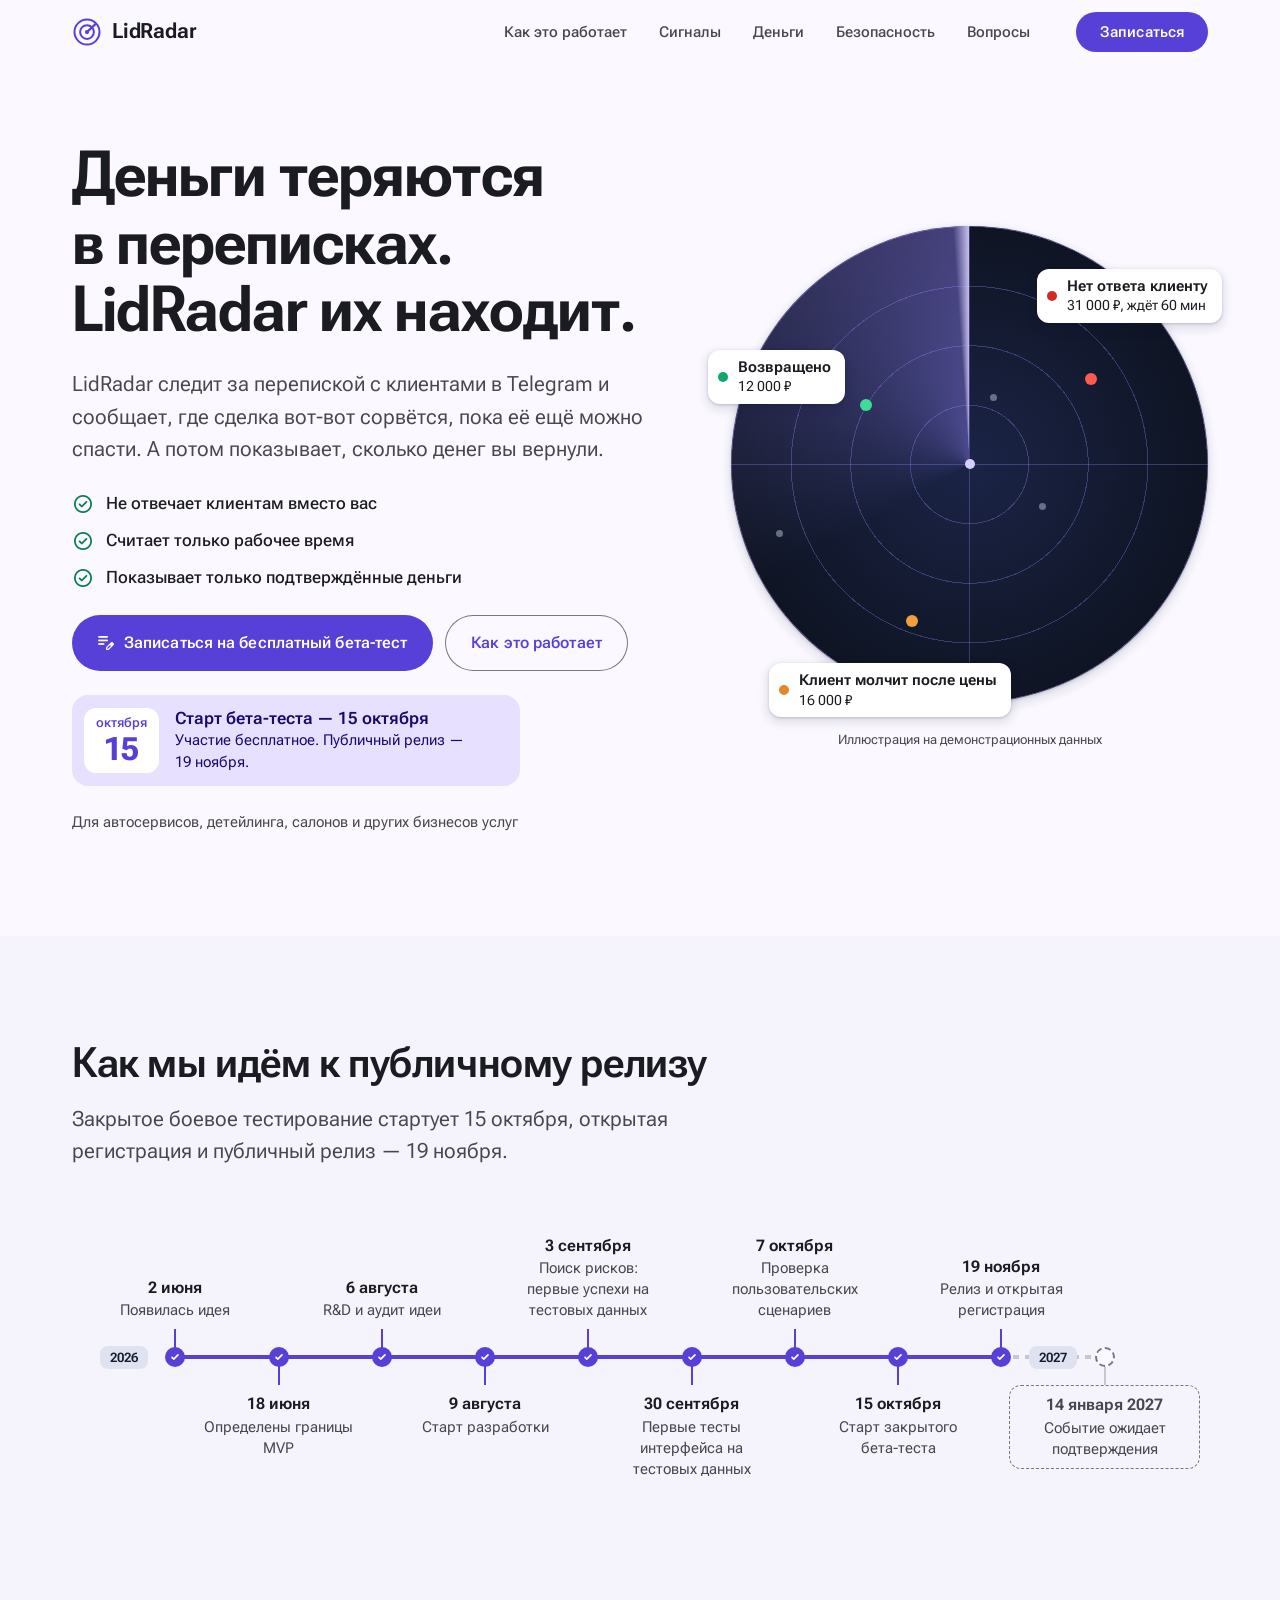
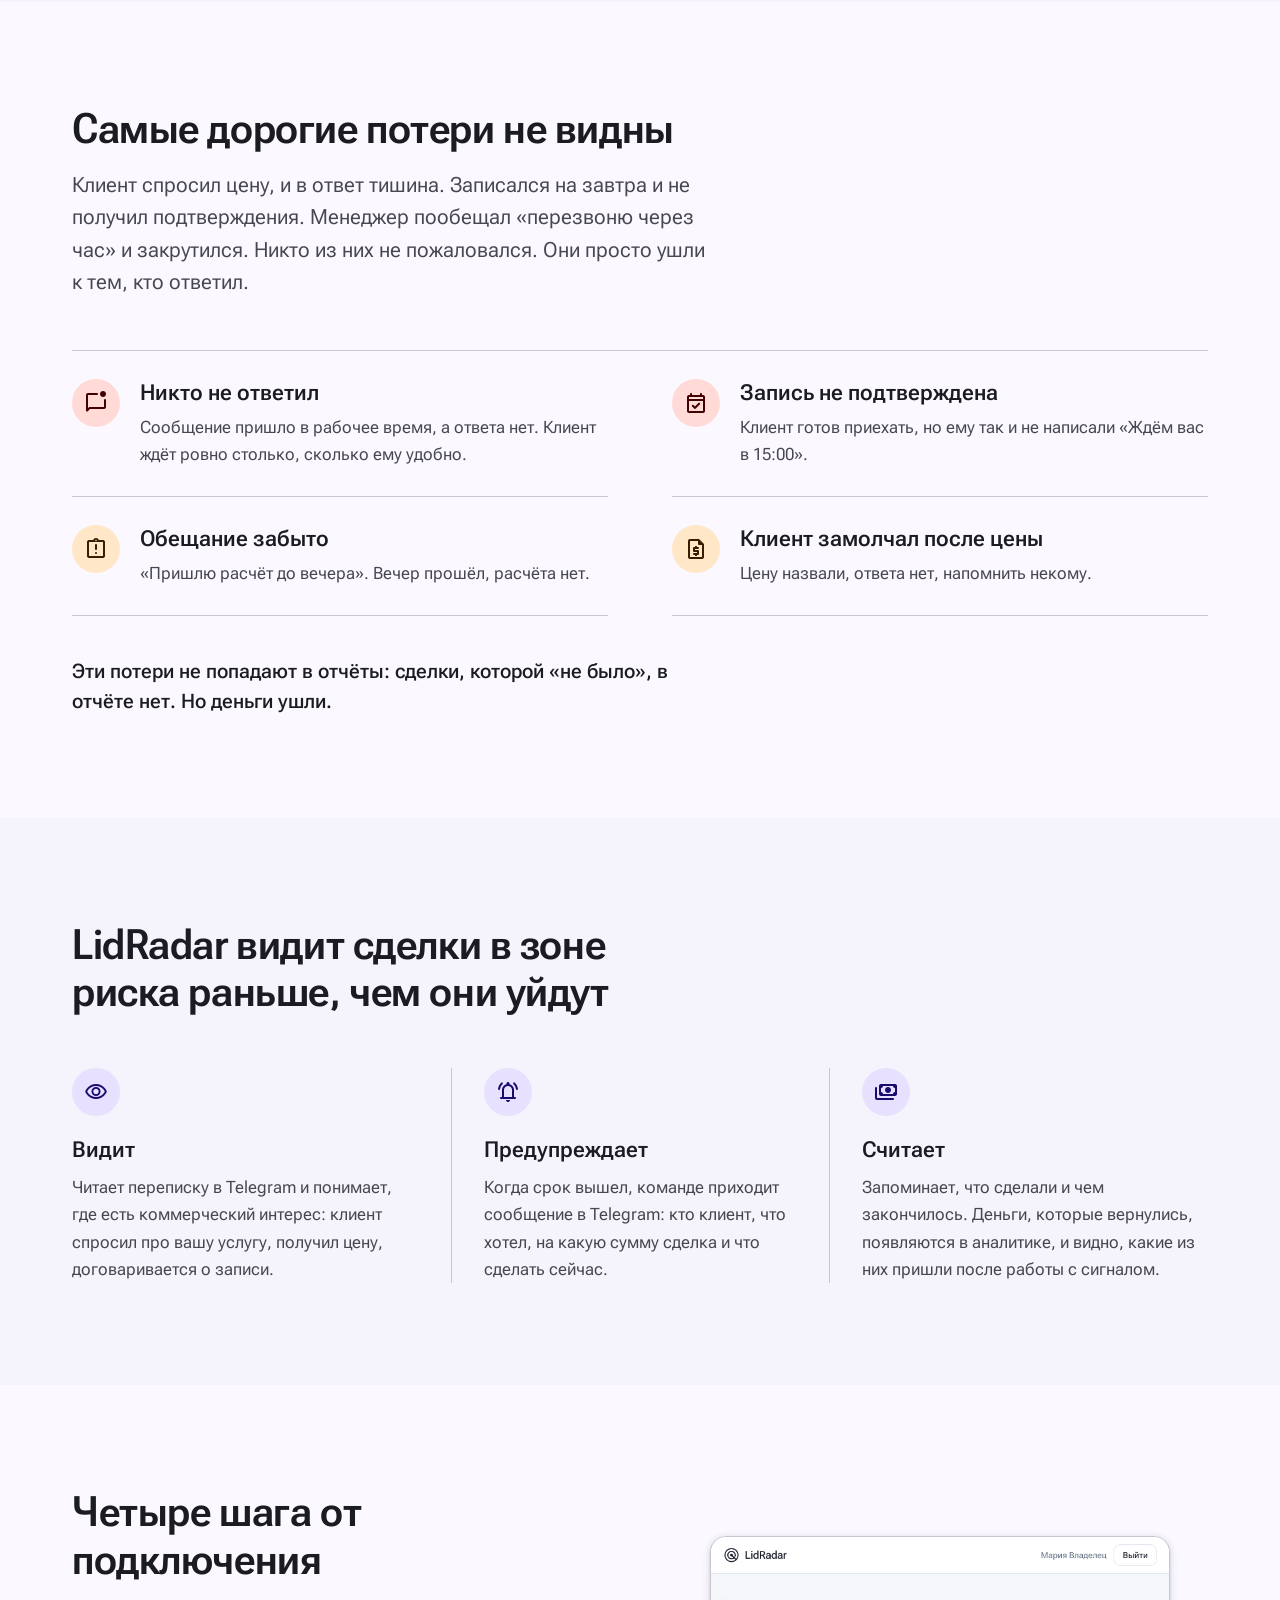
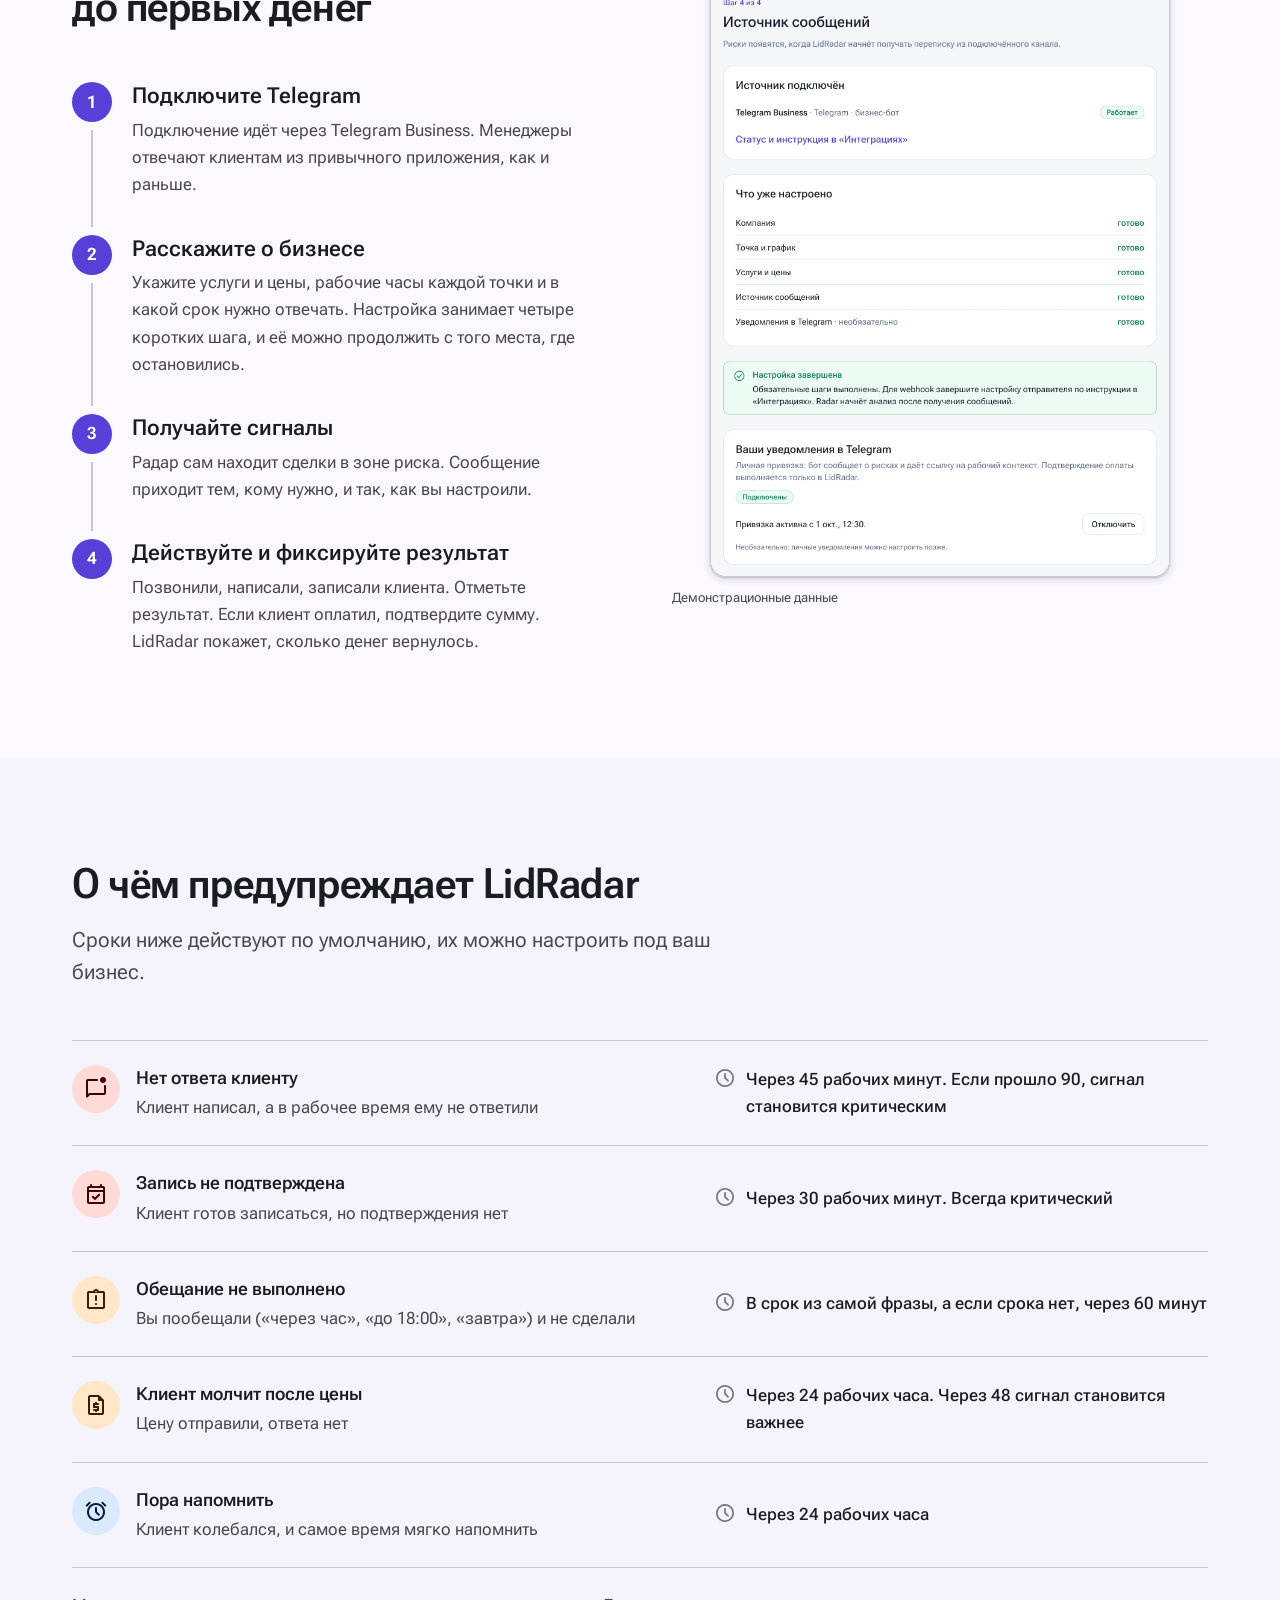
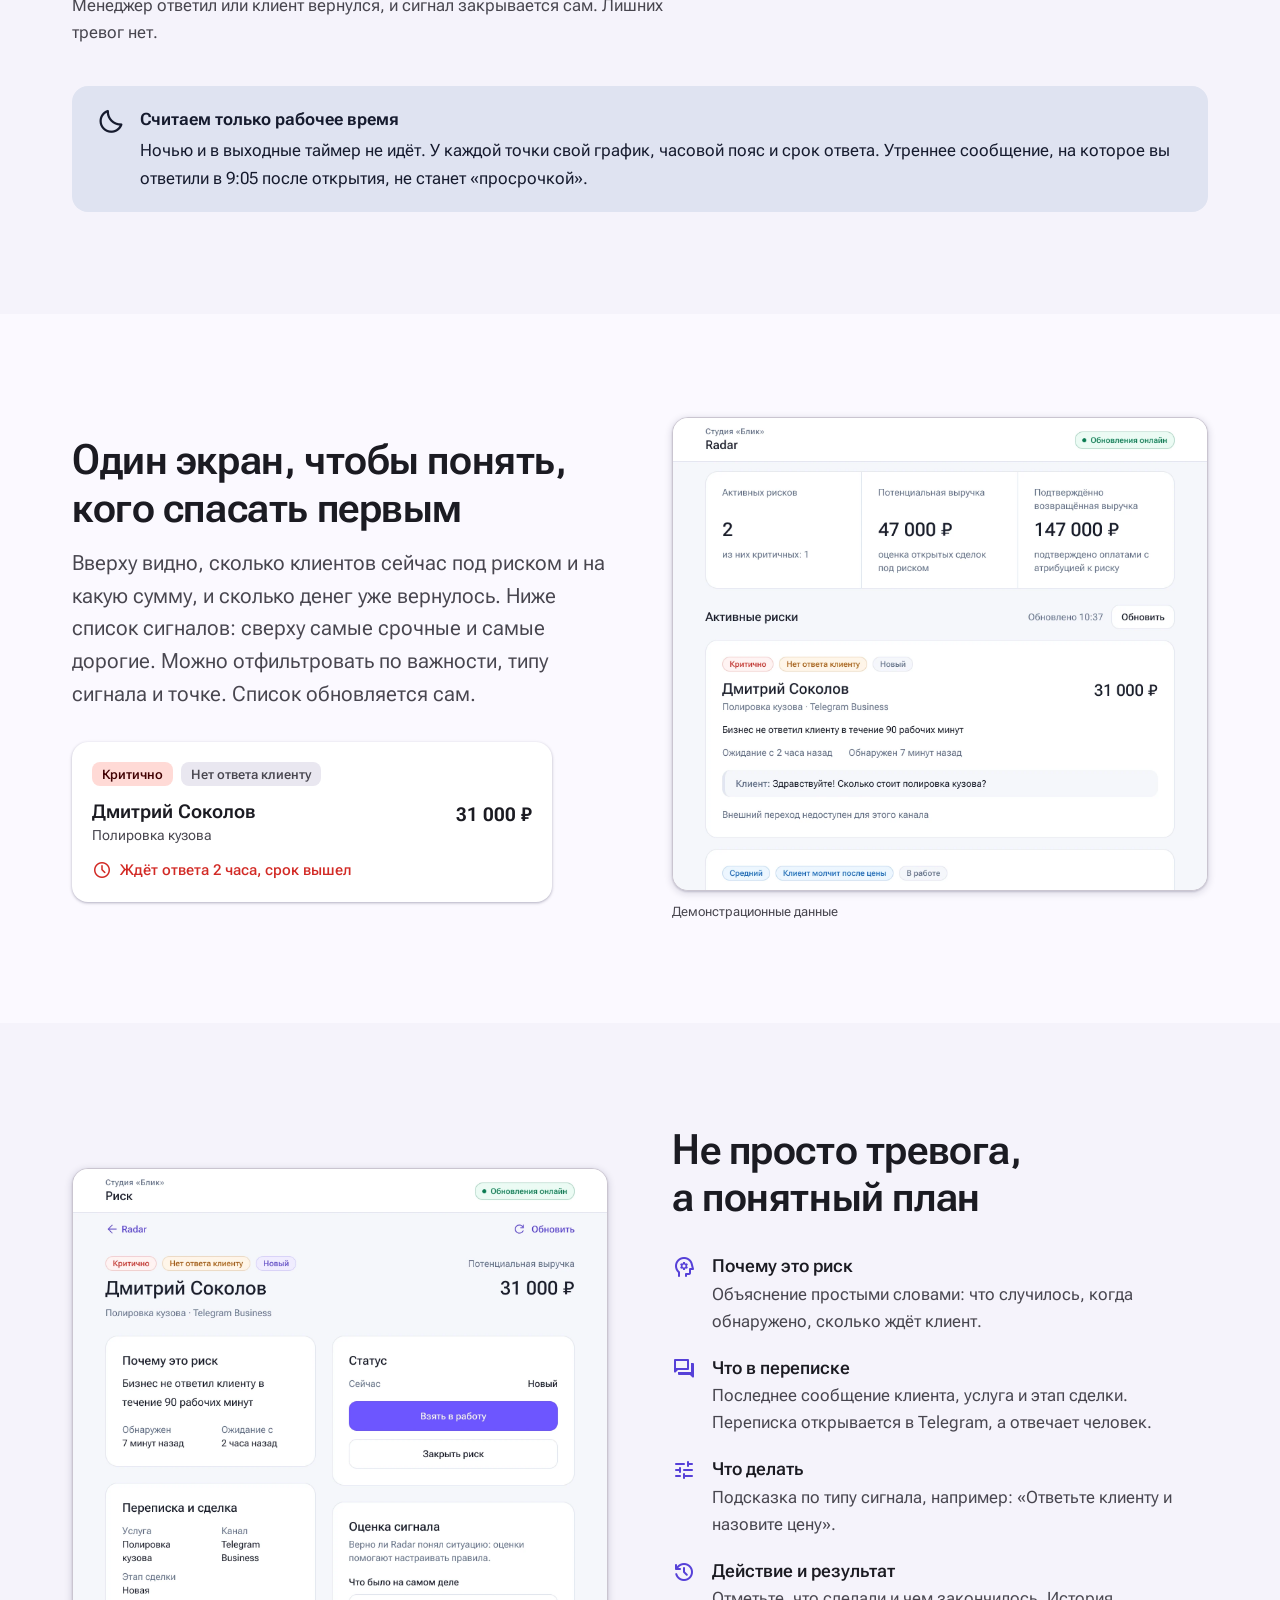
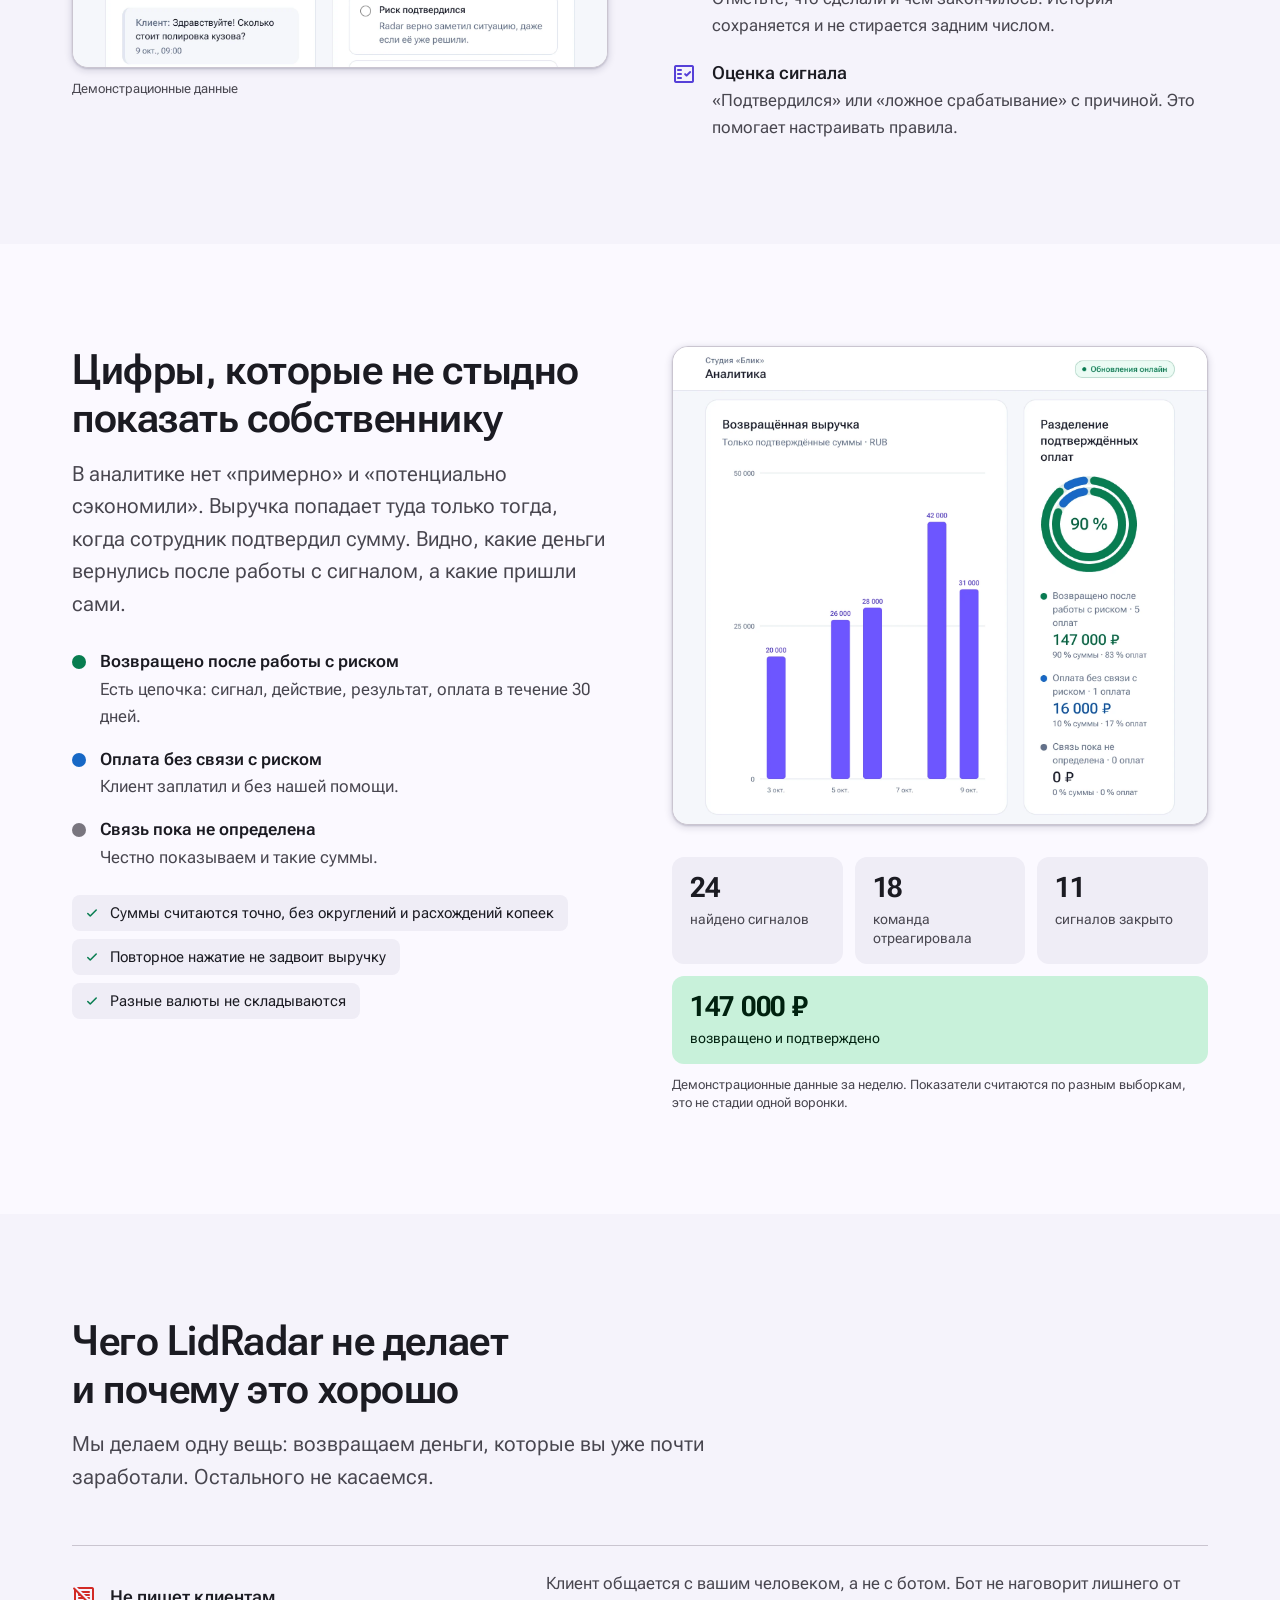
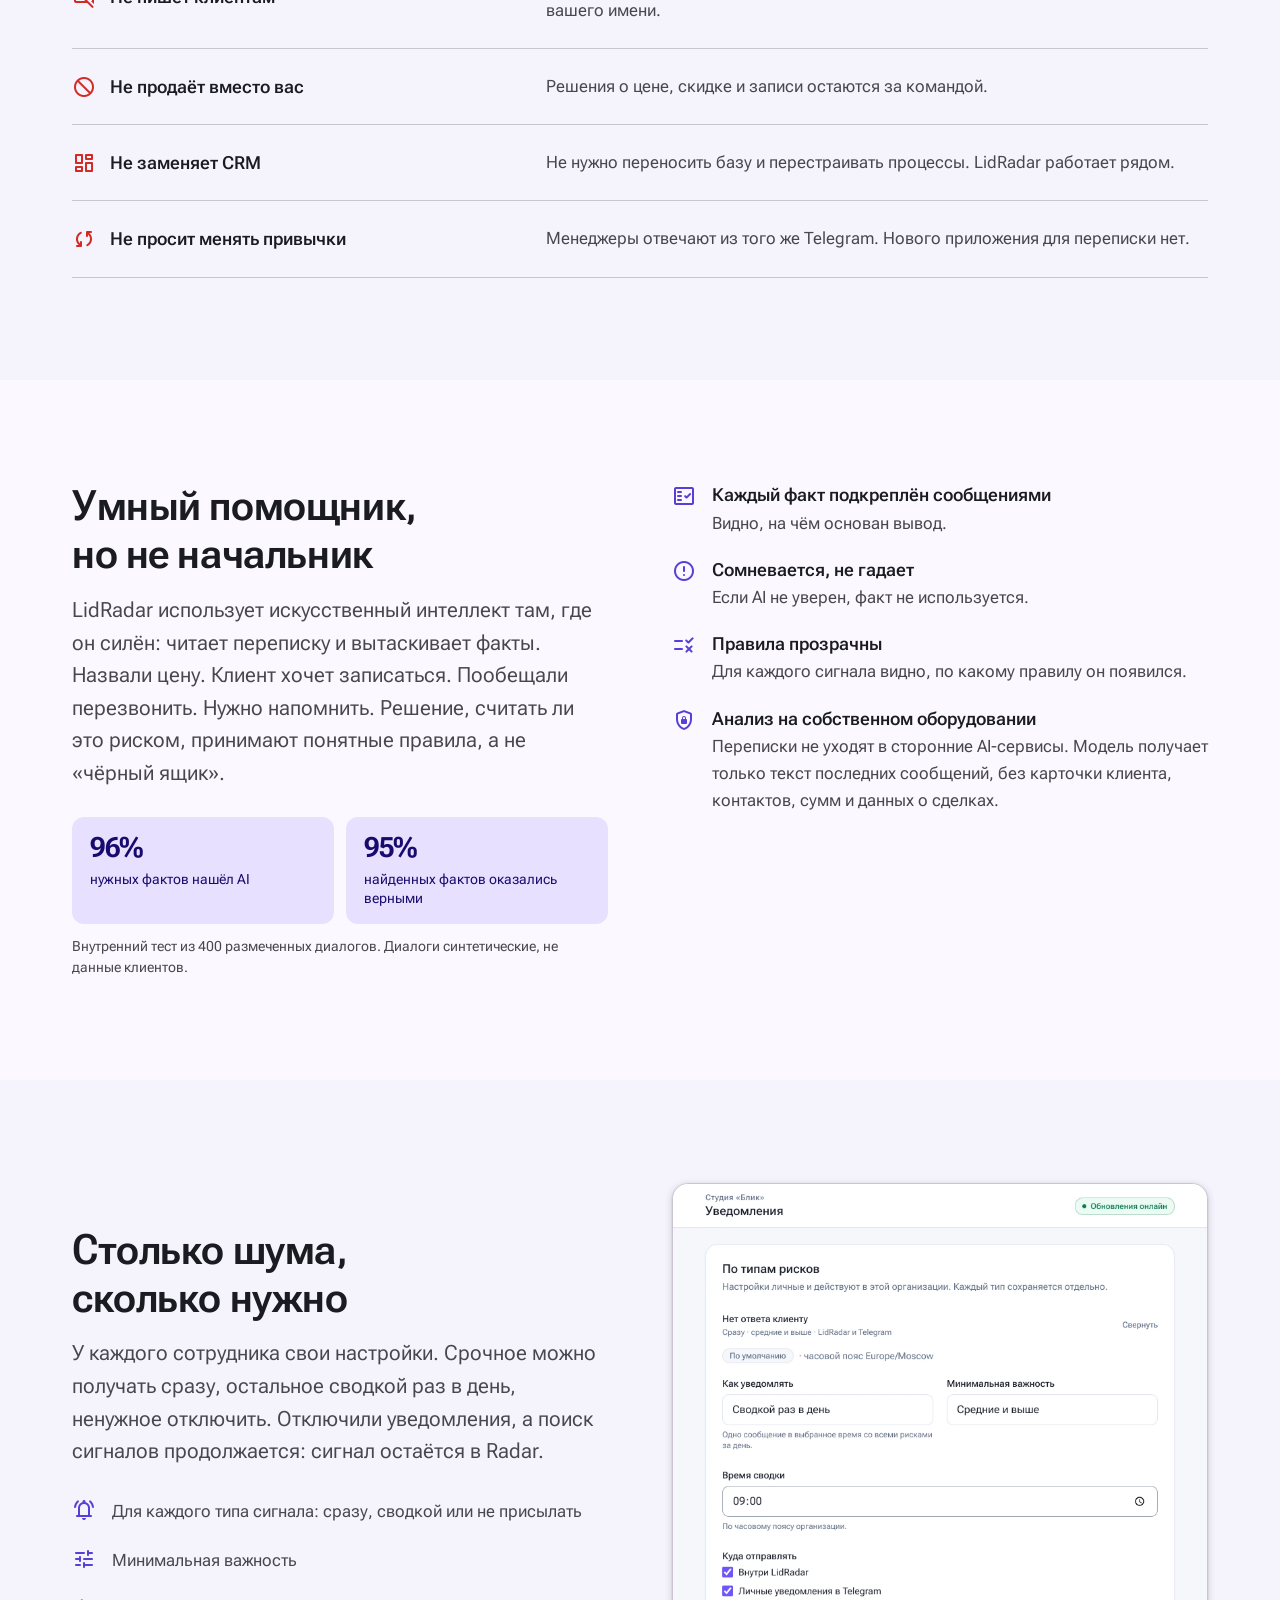
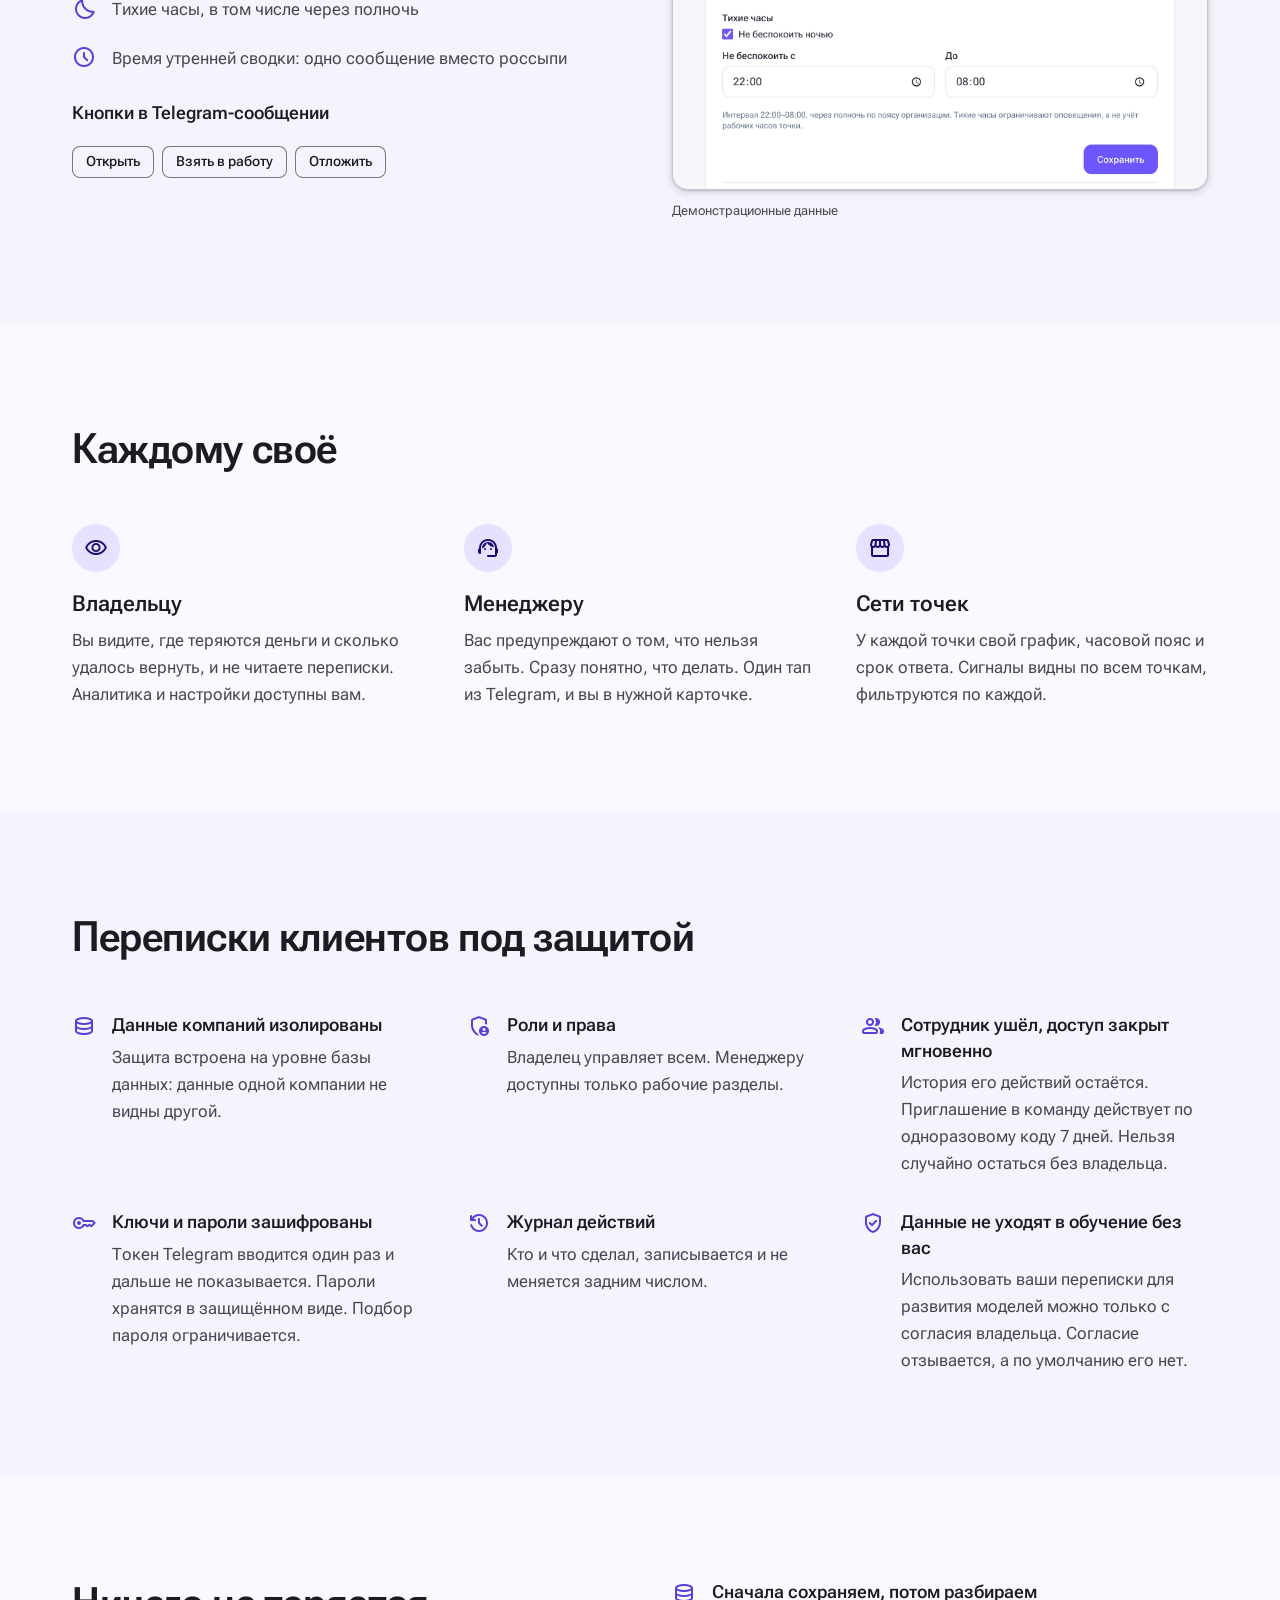
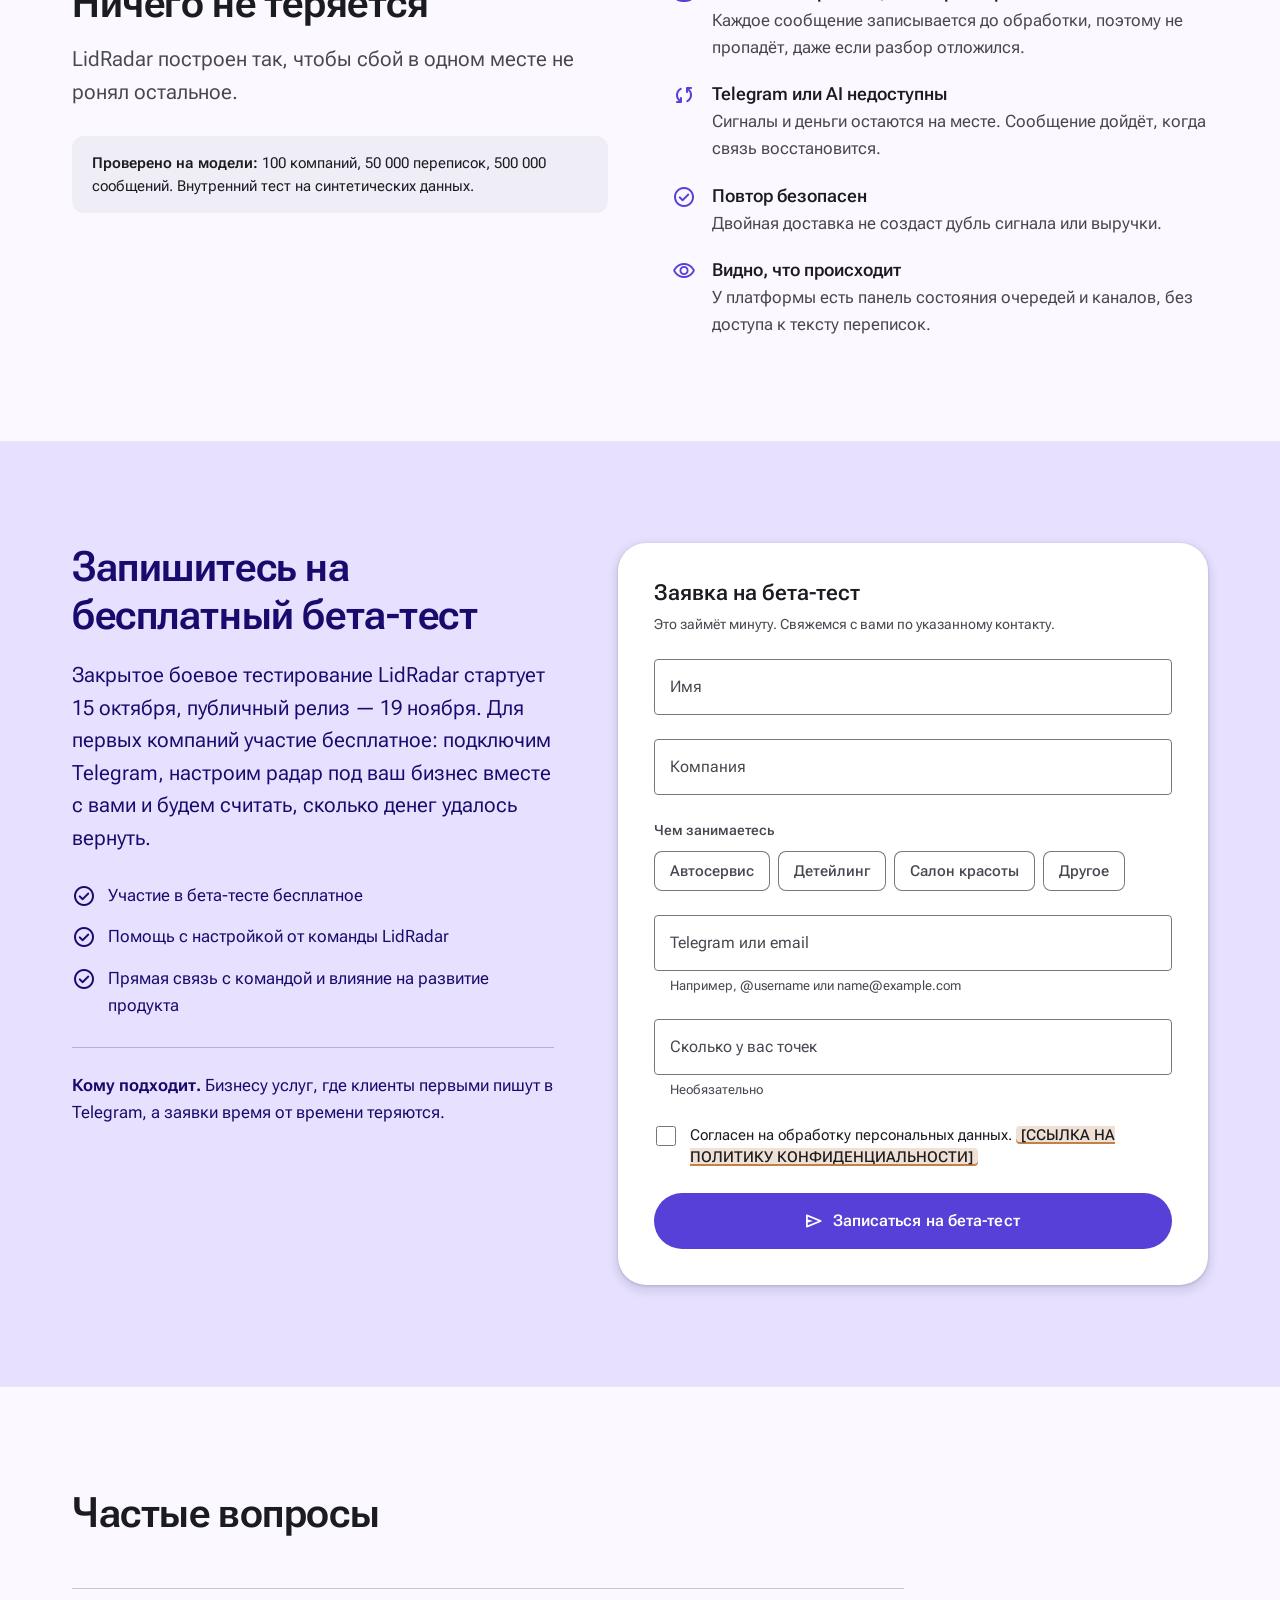
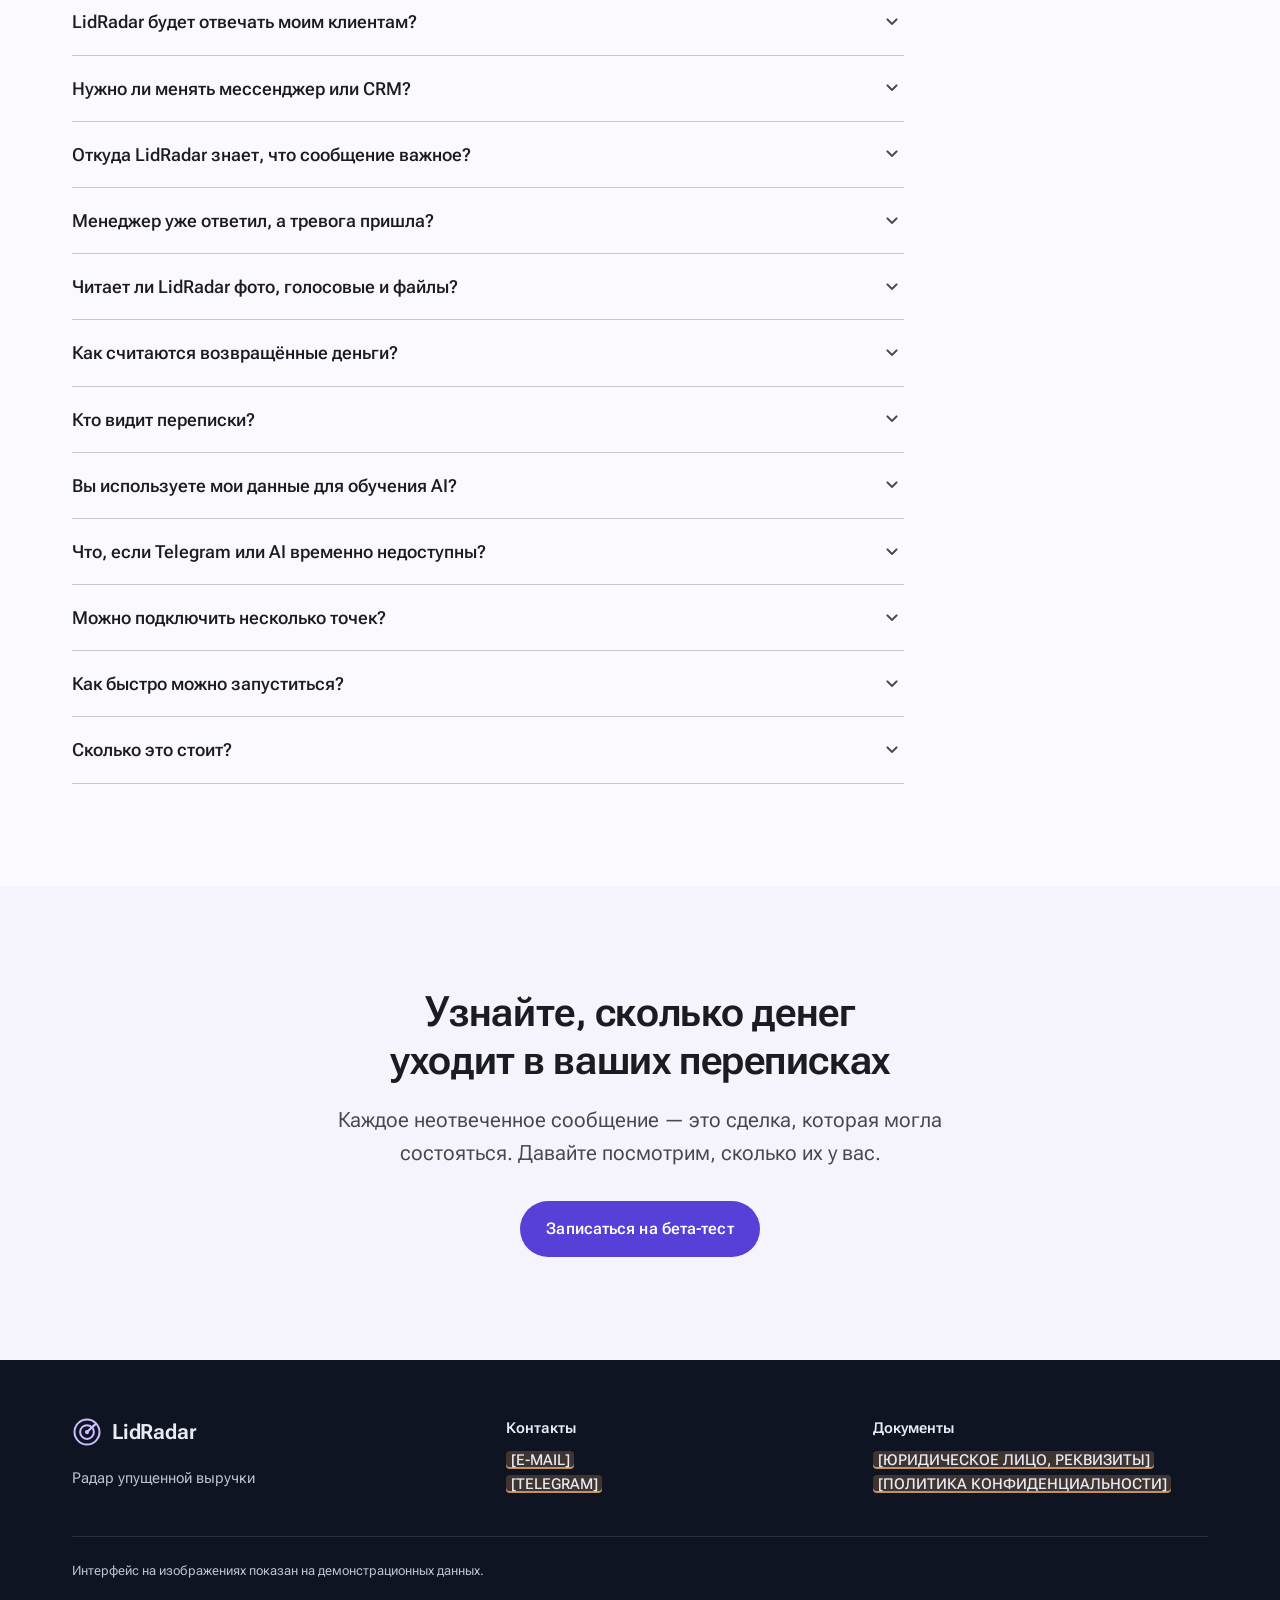
==== commit a6318956: "init lending" ====
--- a/index.html
+++ b/index.html
@@ -256,9 +256,8 @@
           </ol>
         </div>
         <div>
-          <figure class="ph ph--tall" role="img" aria-label="Заглушка: макет подключения Telegram">
-            <span class="ms" aria-hidden="true">image</span>
-            <figcaption><strong>Макет: подключение Telegram</strong><span class="ph__file">docs/front-end/mockups/preview/05-podkliuchenie-telegram.png</span></figcaption>
+          <figure class="shot shot--tall">
+            <img src="assets/img/ui-onboarding.webp" width="1520" height="2120" loading="lazy" decoding="async" alt="Экран настройки LidRadar, шаг 4 из 4. Источник сообщений подключён: Telegram Business, статус «Работает». Все шаги отмечены «готово»: компания, точка и график, услуги и цены, источник сообщений, уведомления в Telegram.">
           </figure>
           <p class="cap">Демонстрационные данные</p>
         </div>
@@ -343,23 +342,22 @@
           <p class="lead" style="margin-top:16px">Вверху видно, сколько клиентов сейчас под риском и на какую сумму, и сколько денег уже вернулось. Ниже список сигналов: сверху самые срочные и самые дорогие. Можно отфильтровать по важности, типу сигнала и точке. Список обновляется сам.</p>
           <article class="risk-card" aria-label="Пример сигнала в списке (демонстрационные данные)">
             <div class="risk-card__tags">
-              <span class="badge badge--high">Высокий</span>
+              <span class="badge badge--high">Критично</span>
               <span class="badge badge--neutral">Нет ответа клиенту</span>
             </div>
             <div class="risk-card__row">
               <div>
-                <p class="risk-card__name">Дмитрий</p>
+                <p class="risk-card__name">Дмитрий Соколов</p>
                 <p class="small">Полировка кузова</p>
               </div>
               <p class="risk-card__amount">31 000 ₽</p>
             </div>
-            <p class="risk-card__wait"><span class="ms" aria-hidden="true">schedule</span>Ждёт ответа 60 мин, срок вышел</p>
+            <p class="risk-card__wait"><span class="ms" aria-hidden="true">schedule</span>Ждёт ответа 2 часа, срок вышел</p>
           </article>
         </div>
         <div>
-          <figure class="ph" role="img" aria-label="Заглушка: макет экрана Radar">
-            <span class="ms" aria-hidden="true">image</span>
-            <figcaption><strong>Макет: Radar</strong><span class="ph__file">docs/front-end/mockups/preview/17-radar-osnovnoi.png</span></figcaption>
+          <figure class="shot">
+            <img src="assets/img/ui-radar.webp" width="1584" height="1400" loading="lazy" decoding="async" alt="Экран Radar: два активных риска, 47 000 ₽ под риском, 147 000 ₽ подтверждённо возвращено. Первым в списке критичный сигнал «Нет ответа клиенту» по клиенту Дмитрий Соколов, 31 000 ₽.">
           </figure>
           <p class="cap">Демонстрационные данные</p>
         </div>
@@ -410,9 +408,8 @@
           </ul>
         </div>
         <div>
-          <figure class="ph" role="img" aria-label="Заглушка: макет карточки сигнала">
-            <span class="ms" aria-hidden="true">image</span>
-            <figcaption><strong>Макет: карточка сигнала</strong><span class="ph__file">docs/front-end/mockups/preview/18-kartochka-riska.png</span></figcaption>
+          <figure class="shot">
+            <img src="assets/img/ui-risk-card.webp" width="1584" height="1476" loading="lazy" decoding="async" alt="Карточка сигнала: клиент Дмитрий Соколов, потенциальная выручка 31 000 ₽. Блоки «Почему это риск», «Статус» с кнопкой «Взять в работу», «Переписка и сделка» и «Оценка сигнала».">
           </figure>
           <p class="cap">Демонстрационные данные</p>
         </div>
@@ -437,9 +434,8 @@
           </ul>
         </div>
         <div>
-          <figure class="ph" role="img" aria-label="Заглушка: макет аналитики">
-            <span class="ms" aria-hidden="true">image</span>
-            <figcaption><strong>Макет: аналитика</strong><span class="ph__file">docs/front-end/mockups/preview/07-analitika.png</span></figcaption>
+          <figure class="shot">
+            <img src="assets/img/ui-analytics.webp" width="1584" height="1416" loading="lazy" decoding="async" alt="Аналитика за 7 дней: столбики возвращённой выручки по дням (только подтверждённые суммы) и разделение оплат: 147 000 ₽ возвращено после работы с риском, 16 000 ₽ оплата без связи с риском, 0 ₽ связь не определена.">
           </figure>
           <div class="stats" role="group" aria-label="Пример аналитики за неделю (демонстрационные данные)">
             <div class="stat"><p class="stat__n">24</p><p class="stat__l">найдено сигналов</p></div>
@@ -541,9 +537,8 @@
           <div class="tags"><span class="tag">Открыть</span><span class="tag">Взять в работу</span><span class="tag">Отложить</span></div>
         </div>
         <div>
-          <figure class="ph" role="img" aria-label="Заглушка: макет настроек уведомлений">
-            <span class="ms" aria-hidden="true">image</span>
-            <figcaption><strong>Макет: настройки уведомлений</strong><span class="ph__file">docs/front-end/mockups/preview/11-nastroiki-uvedomlenii.png</span></figcaption>
+          <figure class="shot">
+            <img src="assets/img/ui-notifications.webp" width="1584" height="1796" loading="lazy" decoding="async" alt="Настройка уведомлений по типу риска «Нет ответа клиенту»: как уведомлять (сводкой раз в день), минимальная важность, время сводки 09:00, куда отправлять, тихие часы с 22:00 до 08:00.">
           </figure>
           <p class="cap">Демонстрационные данные</p>
         </div>
@@ -692,13 +687,13 @@
 
           <form class="form" id="beta-form" novalidate aria-labelledby="form-title">
             <div class="field">
-              <input class="field__input" id="f-name" name="name" type="text" placeholder=" " autocomplete="name" required aria-describedby="e-name">
+              <input class="field__input" id="f-name" name="name" type="text" placeholder=" " autocomplete="name" autocapitalize="words" maxlength="60" required aria-describedby="e-name">
               <label class="field__label" for="f-name">Имя</label>
               <p class="field__msg" id="e-name" role="alert"></p>
             </div>
 
             <div class="field">
-              <input class="field__input" id="f-company" name="company" type="text" placeholder=" " autocomplete="organization" required aria-describedby="e-company">
+              <input class="field__input" id="f-company" name="company" type="text" placeholder=" " autocomplete="organization" maxlength="100" required aria-describedby="e-company">
               <label class="field__label" for="f-company">Компания</label>
               <p class="field__msg" id="e-company" role="alert"></p>
             </div>
@@ -715,9 +710,9 @@
             </fieldset>
 
             <div class="field">
-              <input class="field__input" id="f-contact" name="contact" type="text" placeholder=" " autocomplete="tel" inputmode="text" required aria-describedby="h-contact e-contact">
-              <label class="field__label" for="f-contact">Telegram или телефон</label>
-              <p class="field__help" id="h-contact">Например, @username или +7 900 000-00-00</p>
+              <input class="field__input" id="f-contact" name="contact" type="text" placeholder=" " autocomplete="email" inputmode="email" autocapitalize="none" autocorrect="off" spellcheck="false" maxlength="254" required aria-describedby="h-contact e-contact">
+              <label class="field__label" for="f-contact">Telegram или email</label>
+              <p class="field__help" id="h-contact">Например, @username или name@example.com</p>
               <p class="field__msg" id="e-contact" role="alert"></p>
             </div>
 
@@ -845,7 +840,6 @@
           <p class="footer__title">Контакты</p>
           <p><span class="todo" title="Заполнить">[E-MAIL]</span></p>
           <p><span class="todo" title="Заполнить">[TELEGRAM]</span></p>
-          <p><span class="todo" title="Заполнить">[ТЕЛЕФОН]</span></p>
         </div>
         <div>
           <p class="footer__title">Документы</p>
@@ -862,6 +856,7 @@
     <span id="snackbar-text"></span>
   </div>
 
+  <script src="assets/validate.js"></script>
   <script src="assets/app.js"></script>
 </body>
 </html>
--- a/assets/styles.css
+++ b/assets/styles.css
@@ -484,49 +484,25 @@
   color: var(--md-on-tertiary-container);
 }
 
-/* ---------- Заглушки под изображения ---------- */
-.ph {
-  position: relative;
-  display: grid;
-  place-content: center;
-  justify-items: center;
-  gap: 12px;
+/* ---------- Снимки настоящего интерфейса ---------- */
+.shot {
+  overflow: hidden;
+  border-radius: var(--shape-lg);
+  border: 1px solid var(--md-outline-variant);
+  background: var(--md-surface-lowest);
+  box-shadow: var(--elev-2);
+}
+
+.shot img {
+  display: block;
   width: 100%;
-  aspect-ratio: 7 / 5;
-  padding: 24px;
-  border-radius: var(--shape-lg);
-  border: 2px dashed var(--md-outline);
-  background:
-    repeating-linear-gradient(
-      135deg,
-      transparent 0 14px,
-      color-mix(in srgb, var(--md-outline) 14%, transparent) 14px 15px
-    ),
-    var(--md-surface-container);
-  color: var(--md-on-surface-variant);
-  text-align: center;
-}
-
-.ph .ms {
-  font-size: 40px;
-  color: var(--md-outline);
-}
-
-.ph strong {
-  display: block;
-  font-weight: 560;
-  color: var(--md-on-surface);
-}
-
-.ph span.ph__file {
-  display: block;
-  margin-top: 4px;
-  font-size: 0.8125rem;
-  word-break: break-all;
-}
-
-.ph--tall {
-  aspect-ratio: 4 / 5;
+  height: auto;
+}
+
+/* Узкий снимок (мастер настройки) не растягиваем на всю колонку */
+.shot--tall {
+  max-width: 460px;
+  margin-inline: auto;
 }
 
 /* ---------- Верхняя панель (small top app bar) ---------- */
@@ -1377,12 +1353,13 @@
   --c: var(--md-tertiary);
 }
 
+/* Цвета те же, что в легенде настоящей «Аналитики»: зелёный, синий, серый */
 .bucket--neutral {
+  --c: var(--md-info);
+}
+
+.bucket--unknown {
   --c: var(--md-outline);
-}
-
-.bucket--unknown {
-  --c: var(--md-warning);
 }
 
 .bucket p {
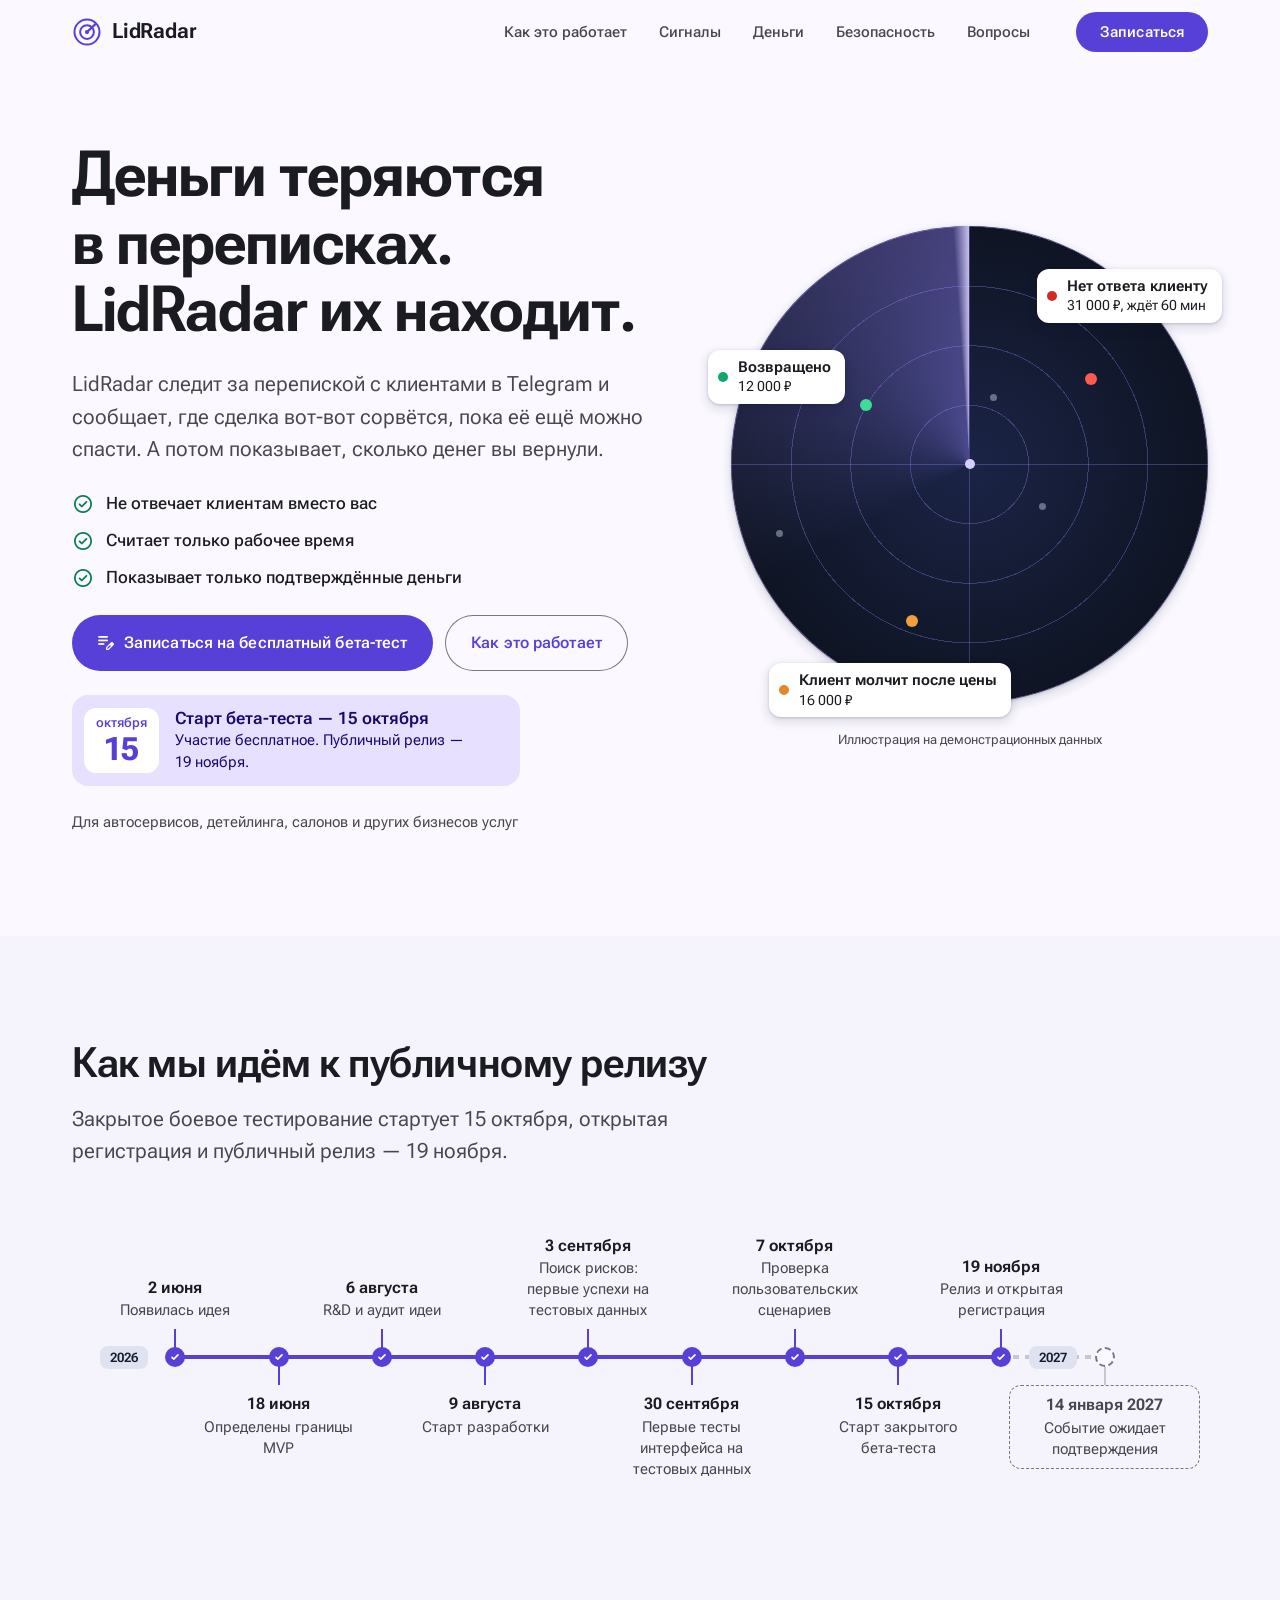
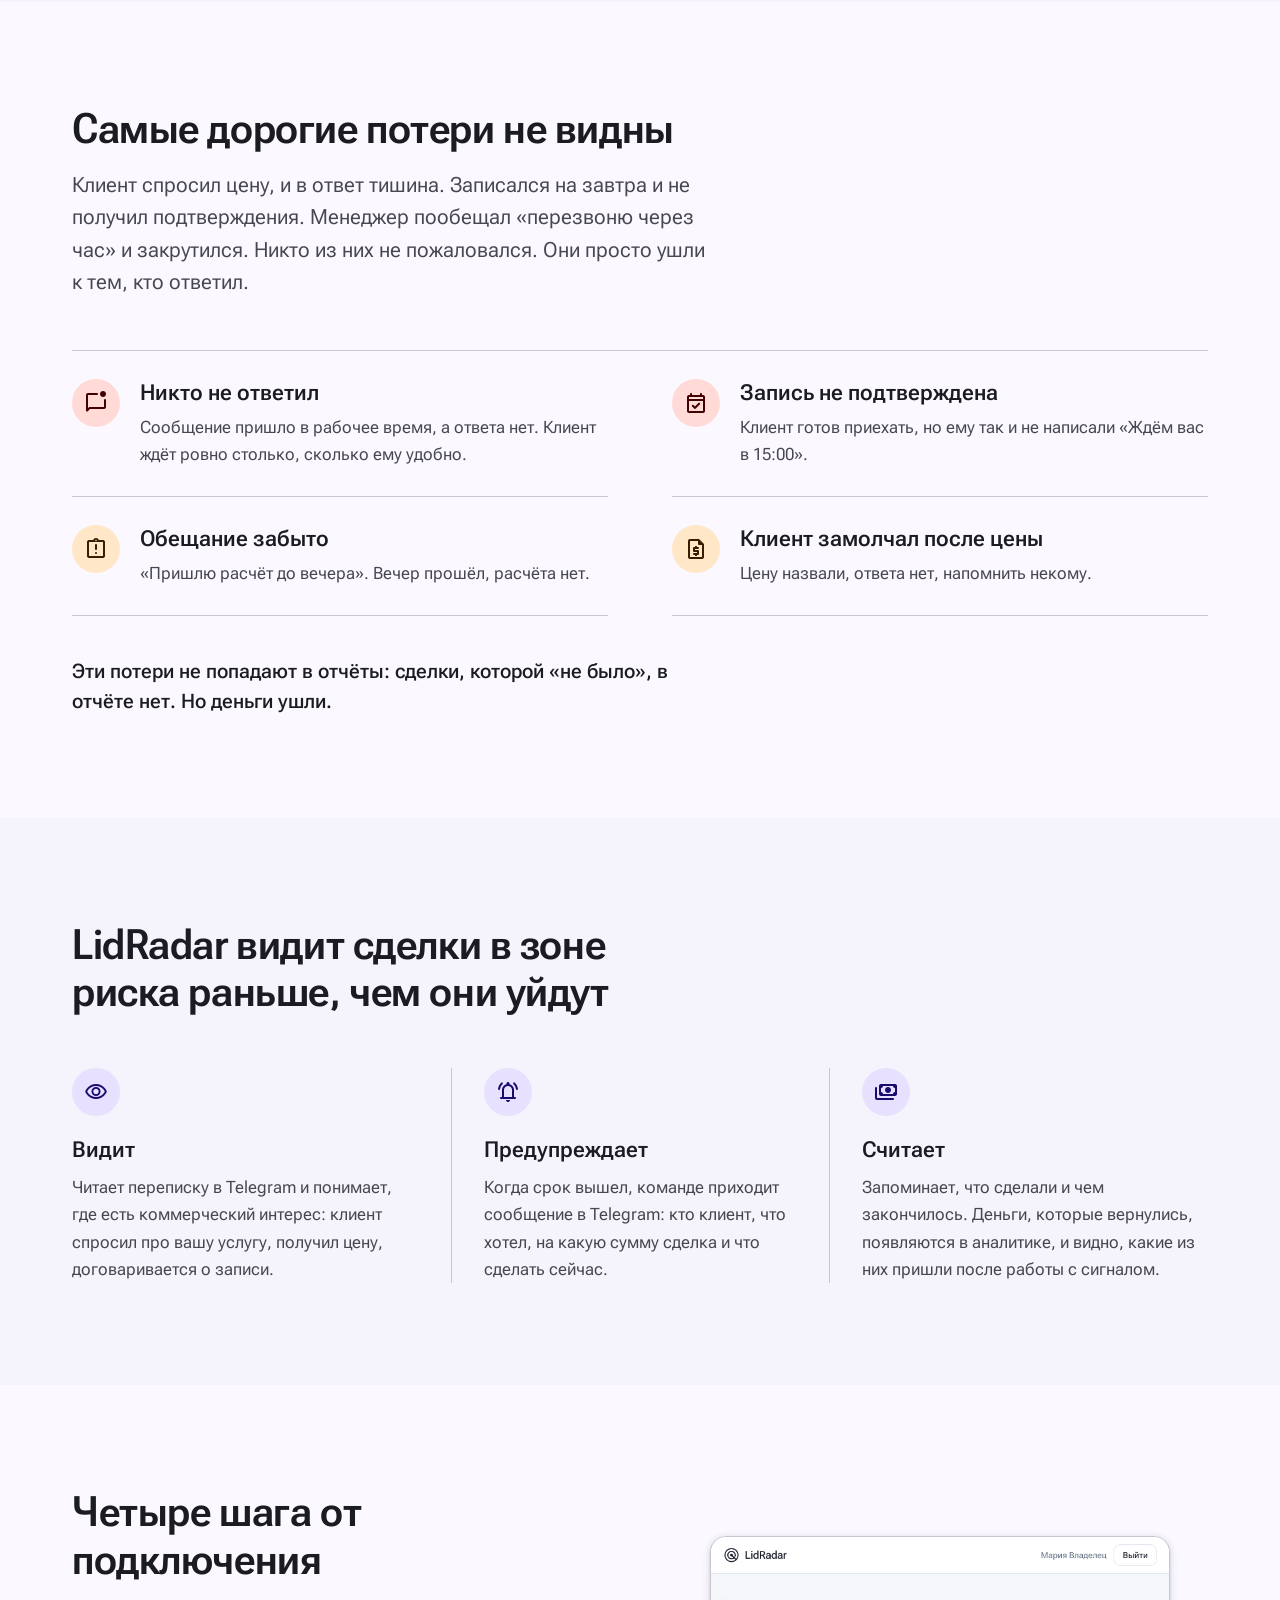
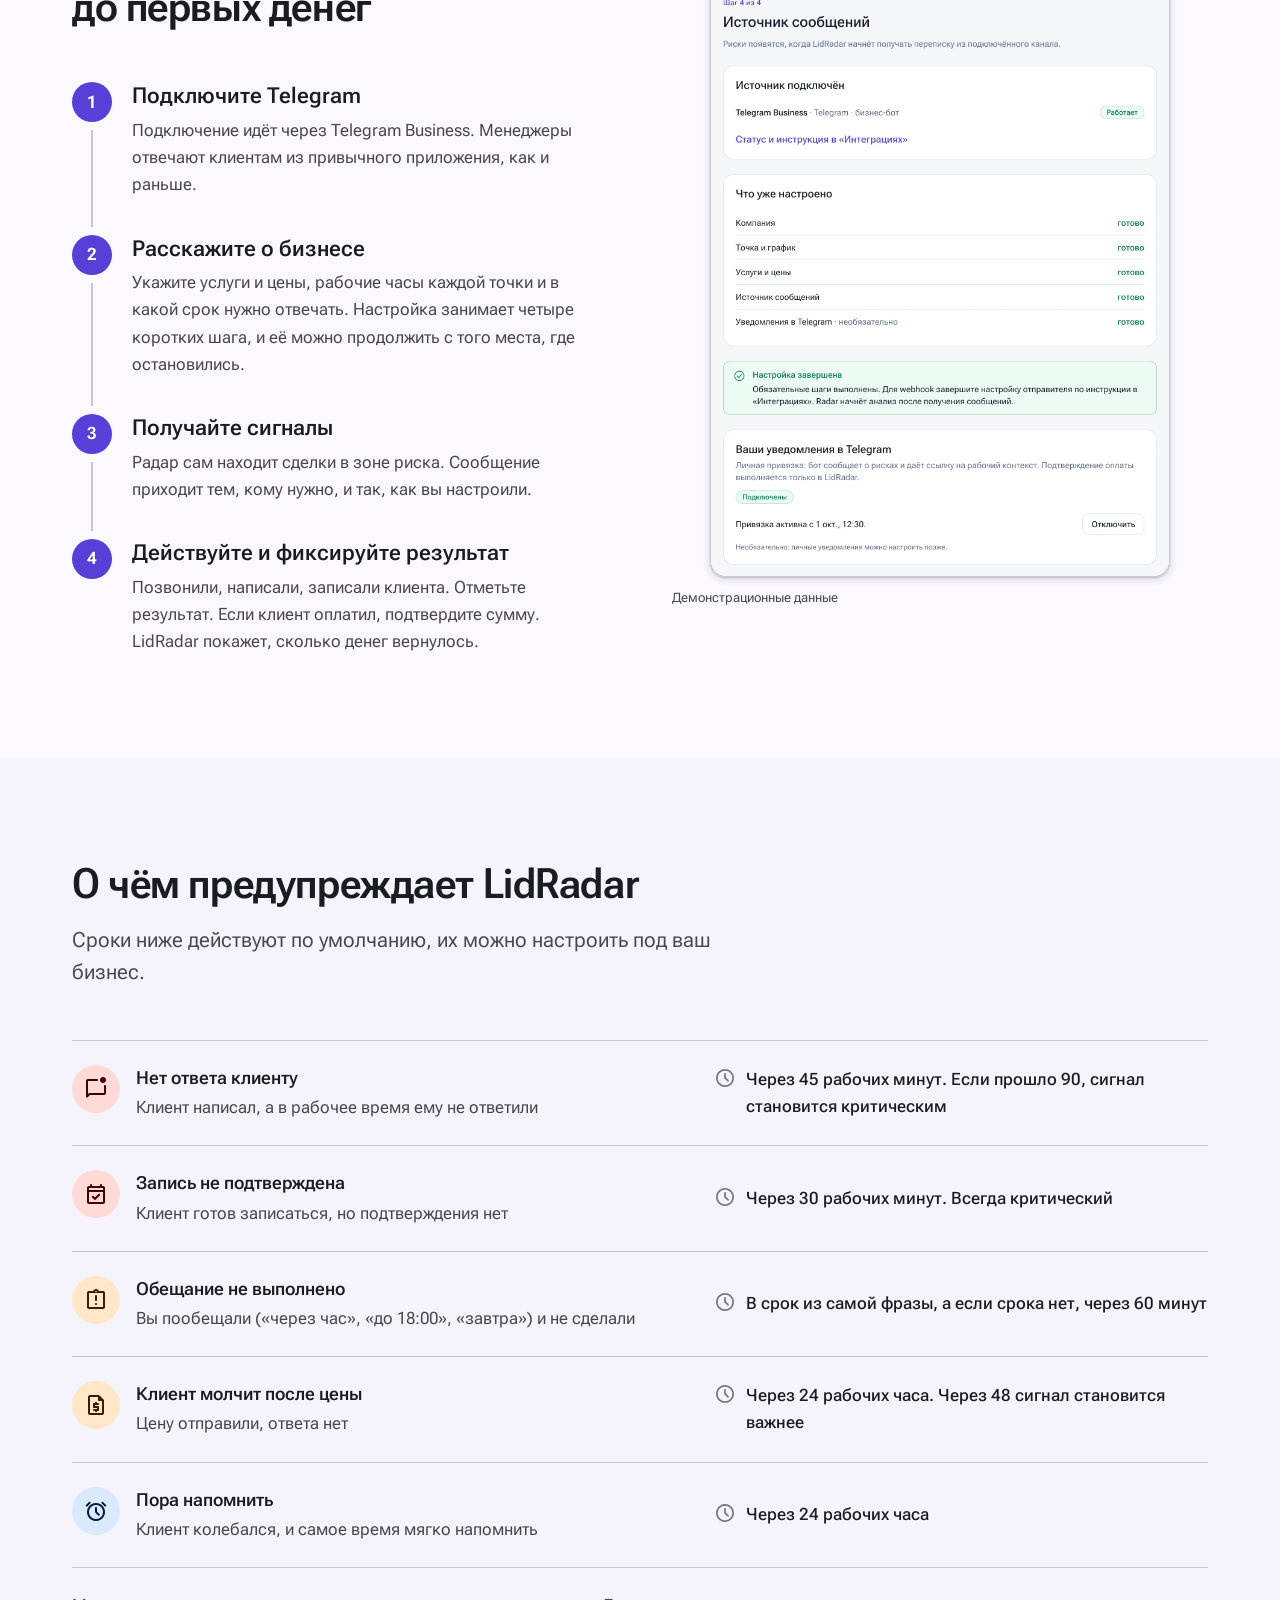
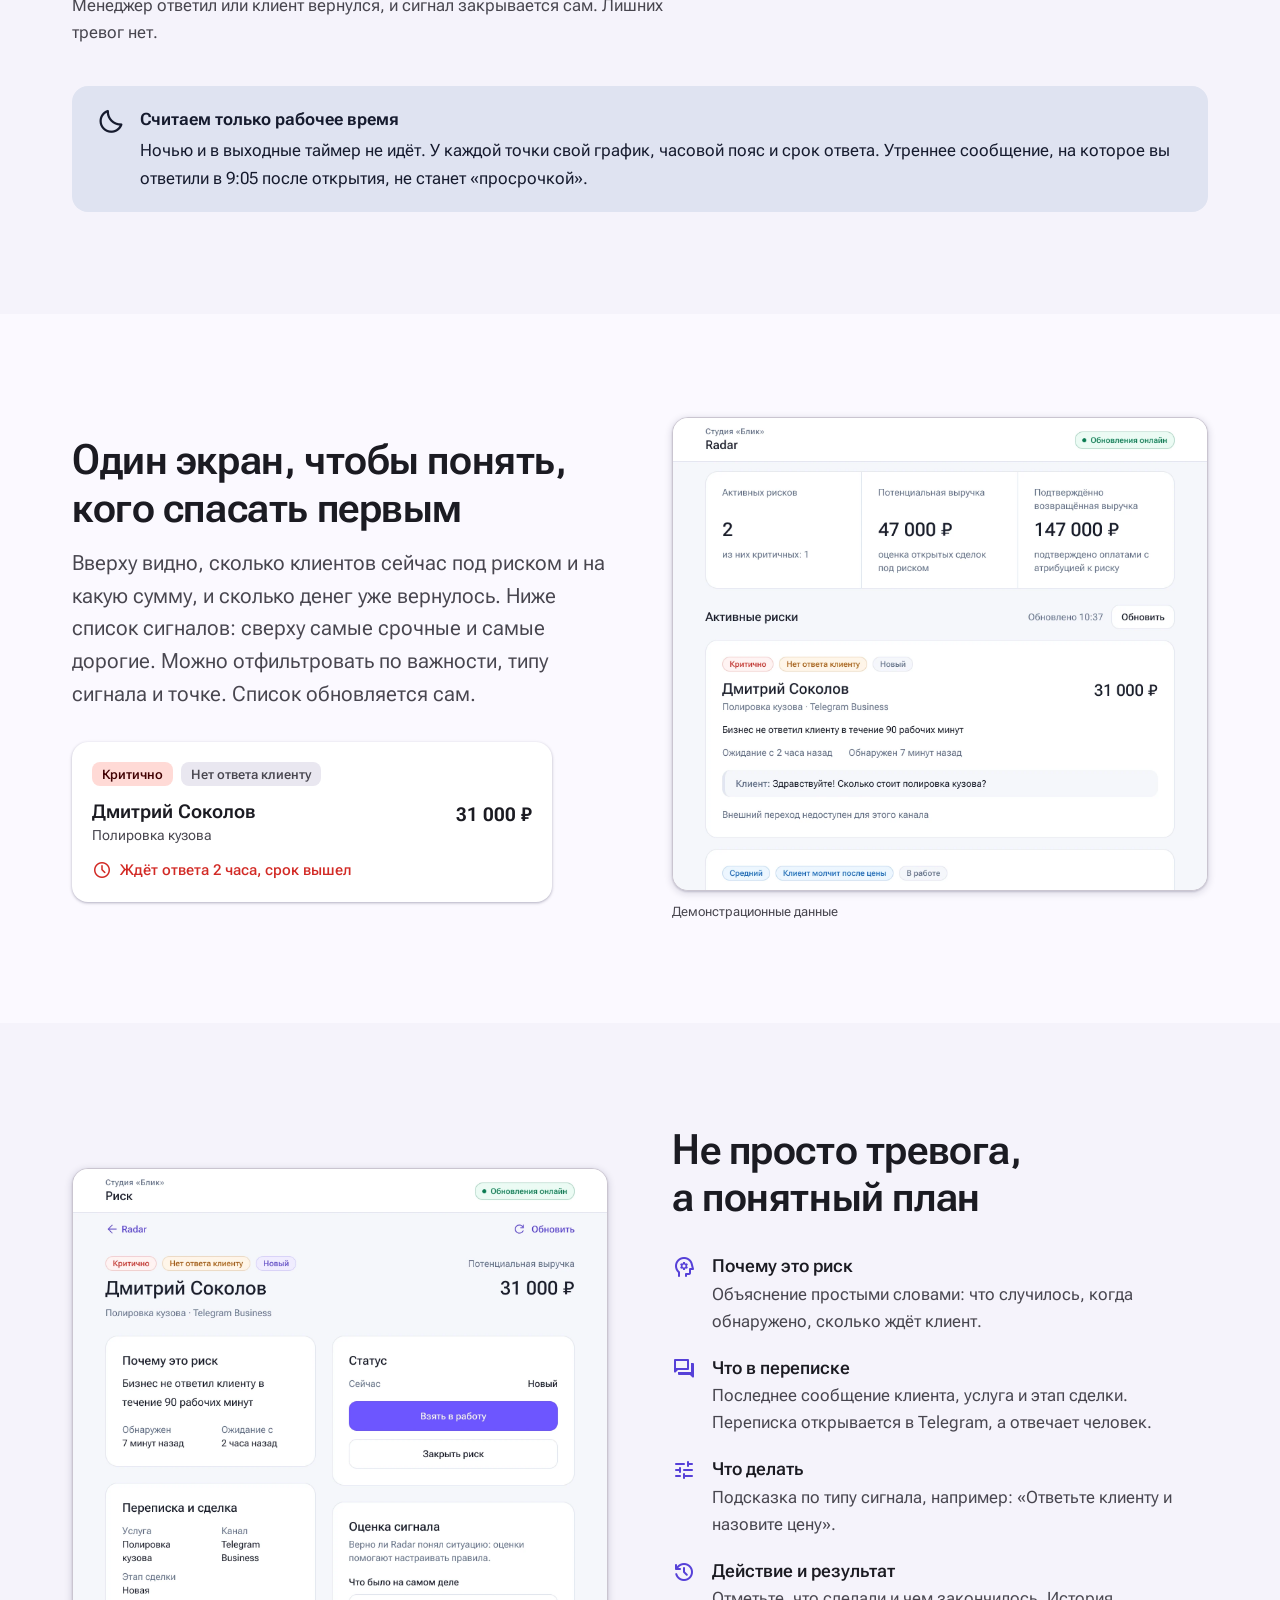
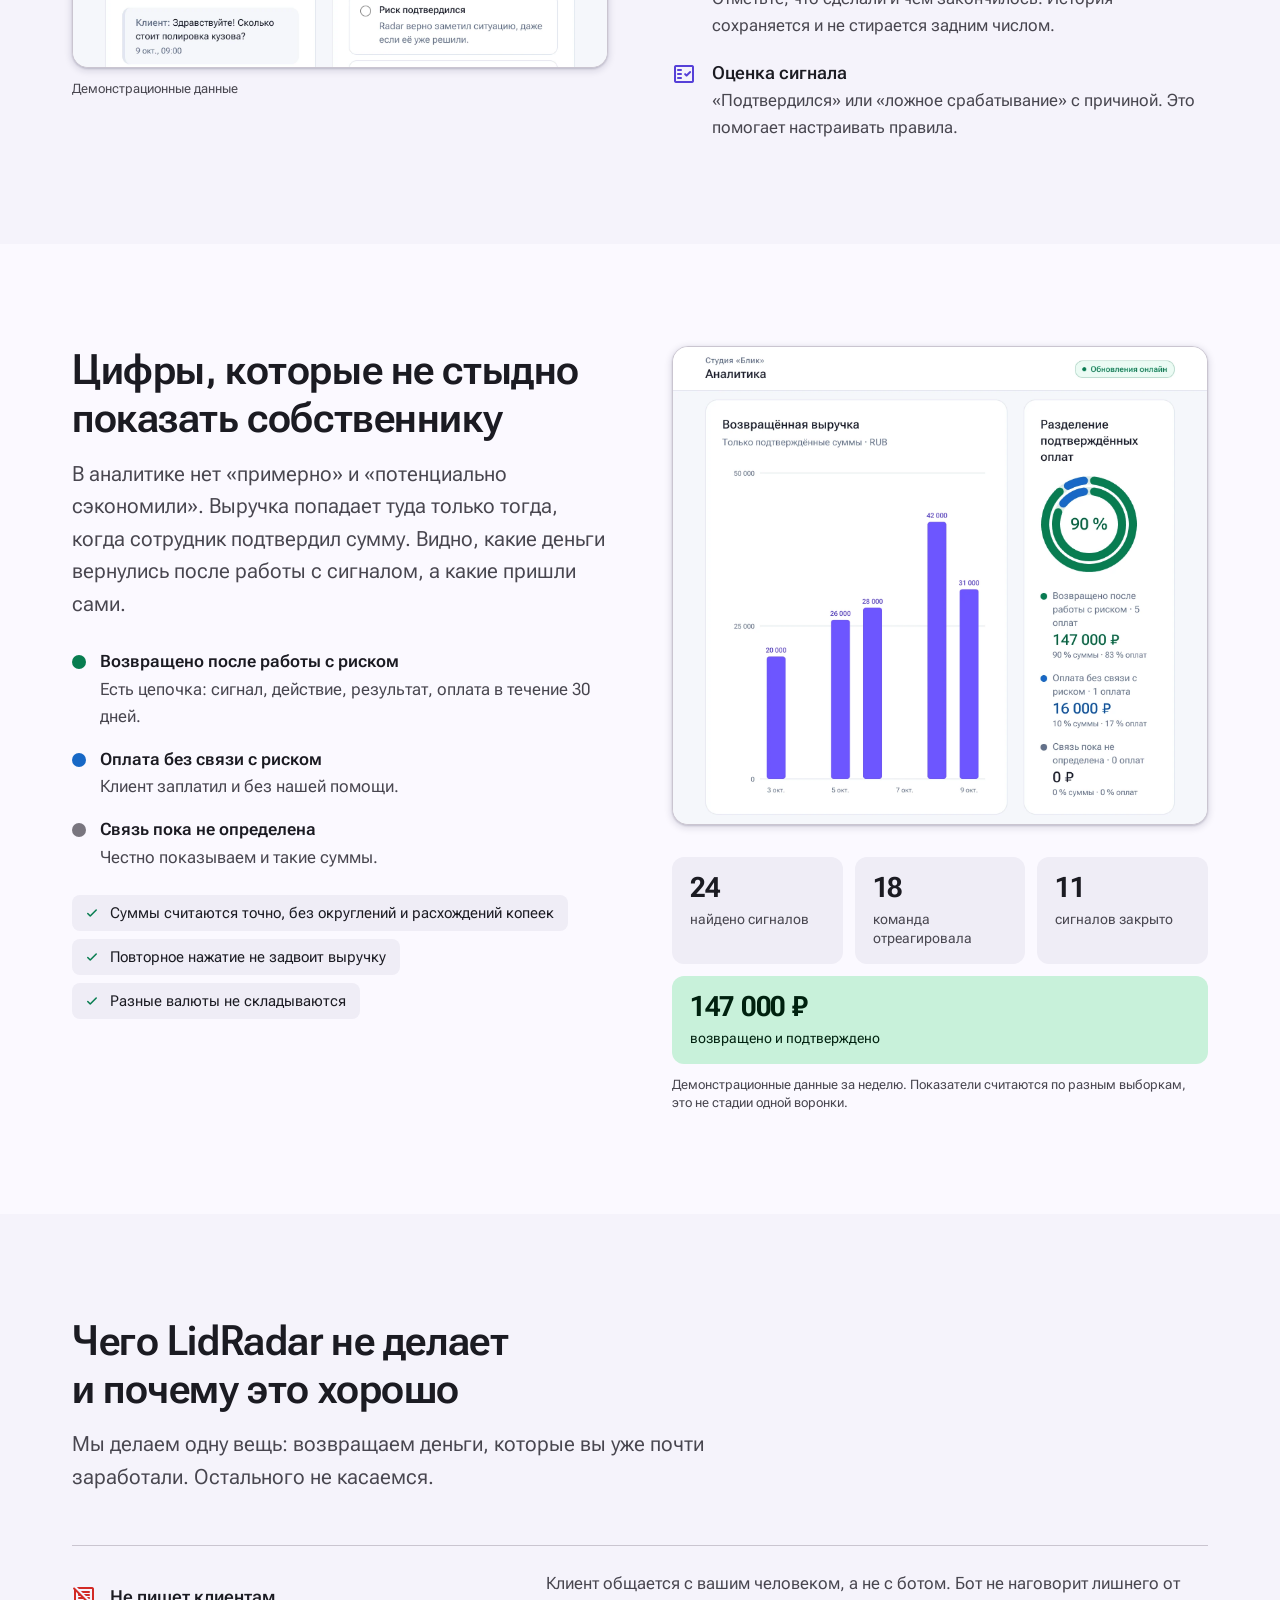
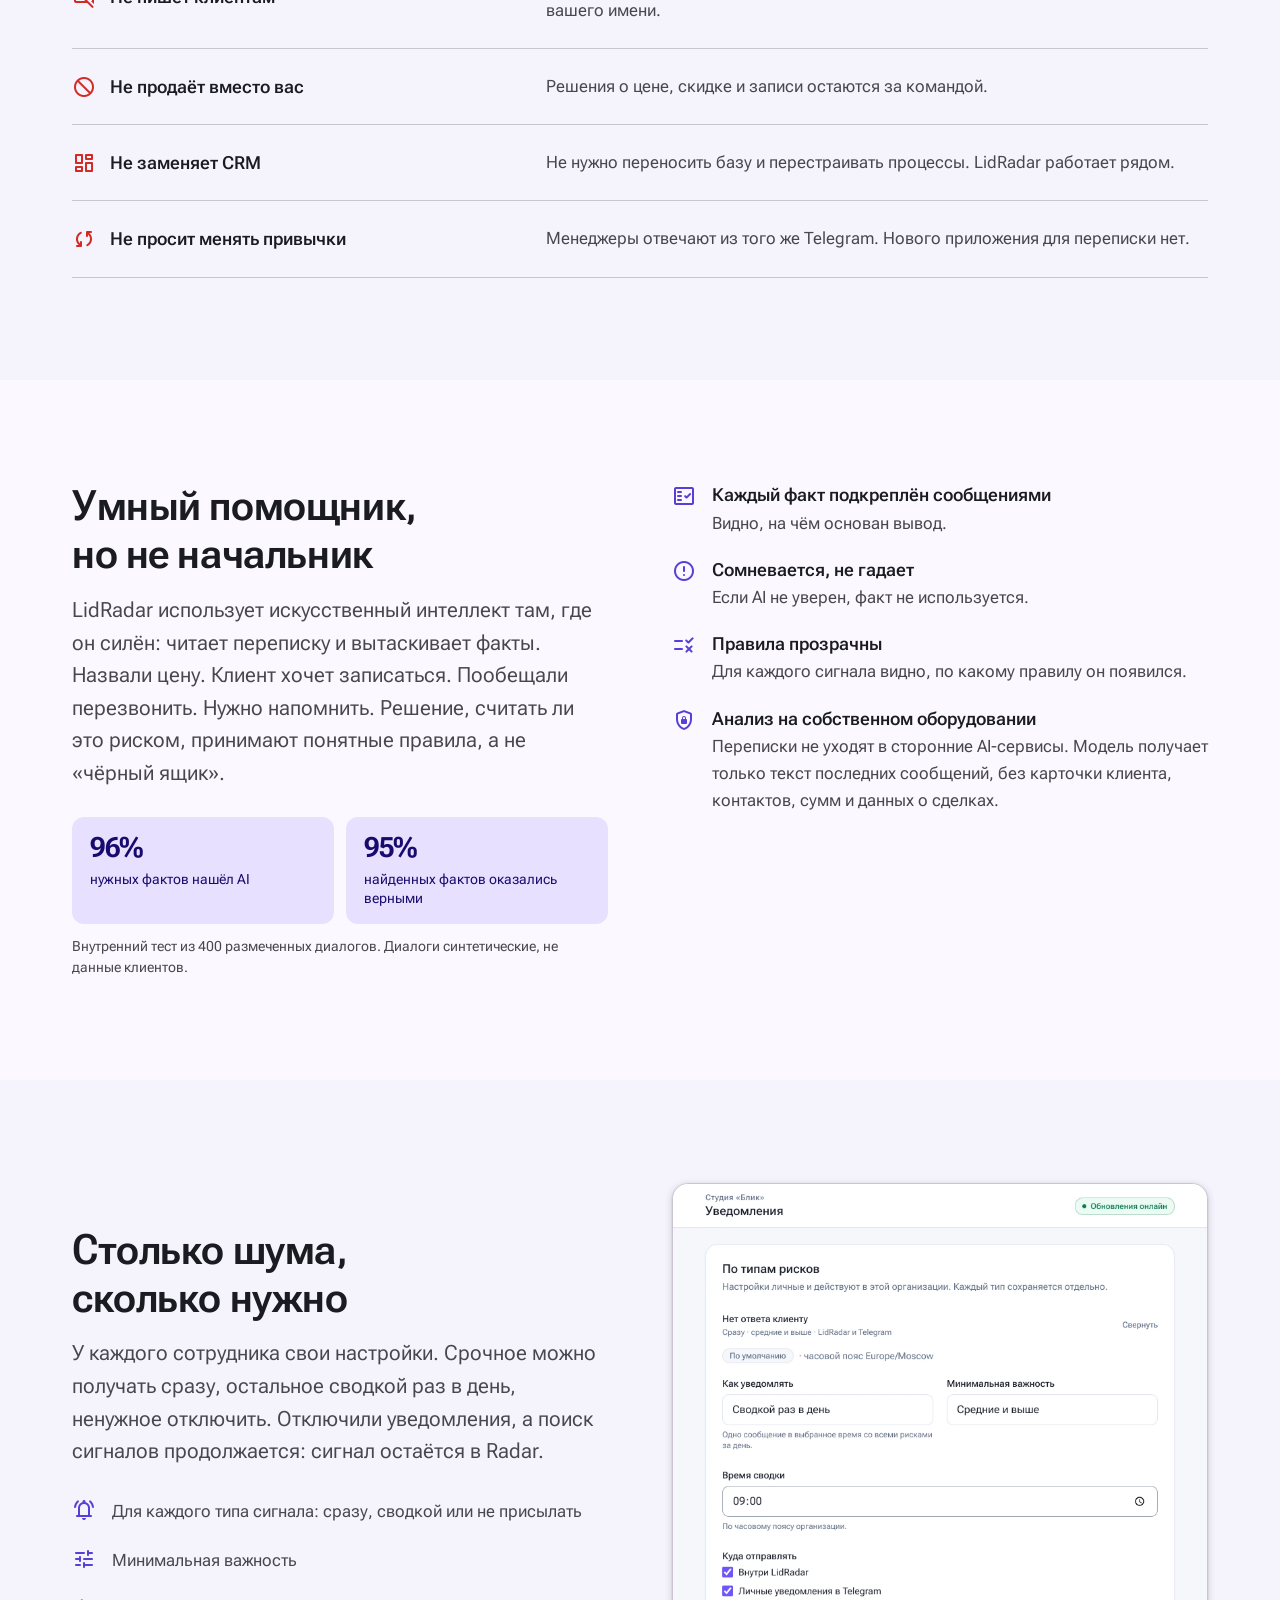
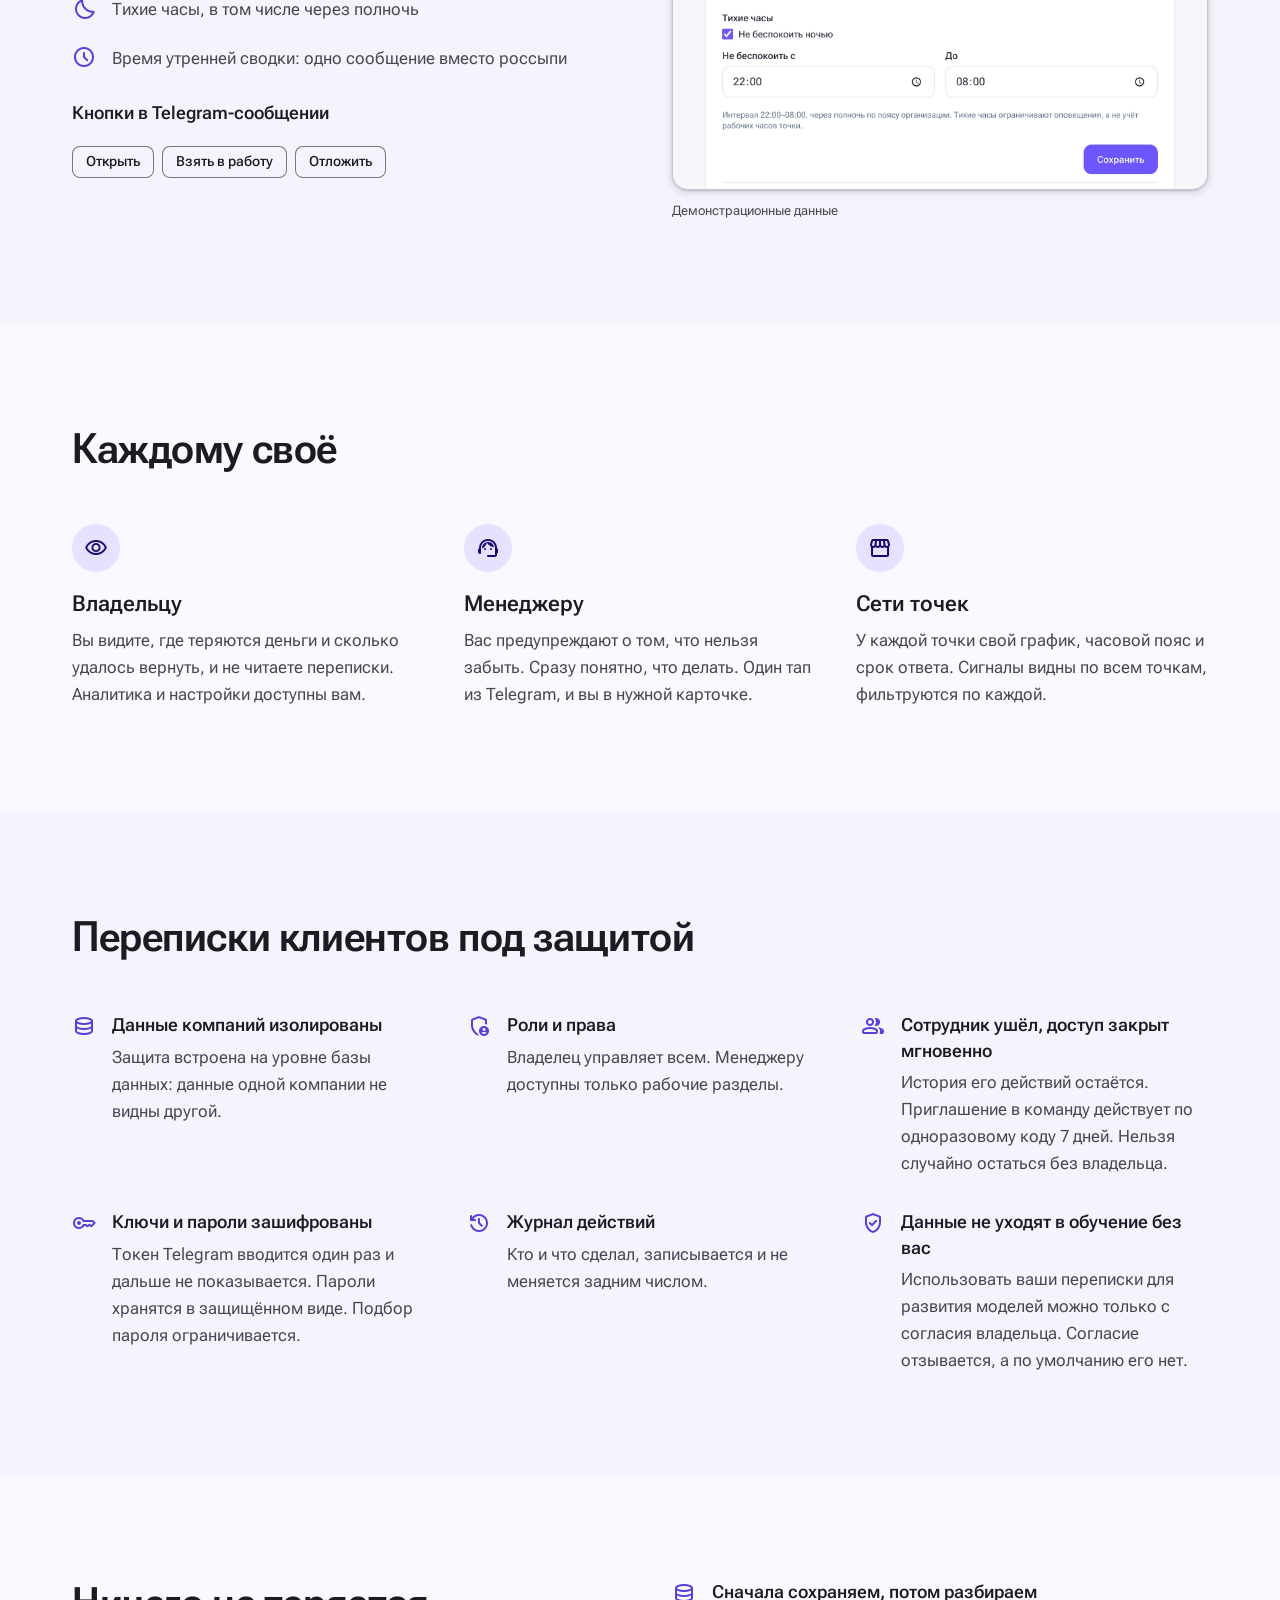
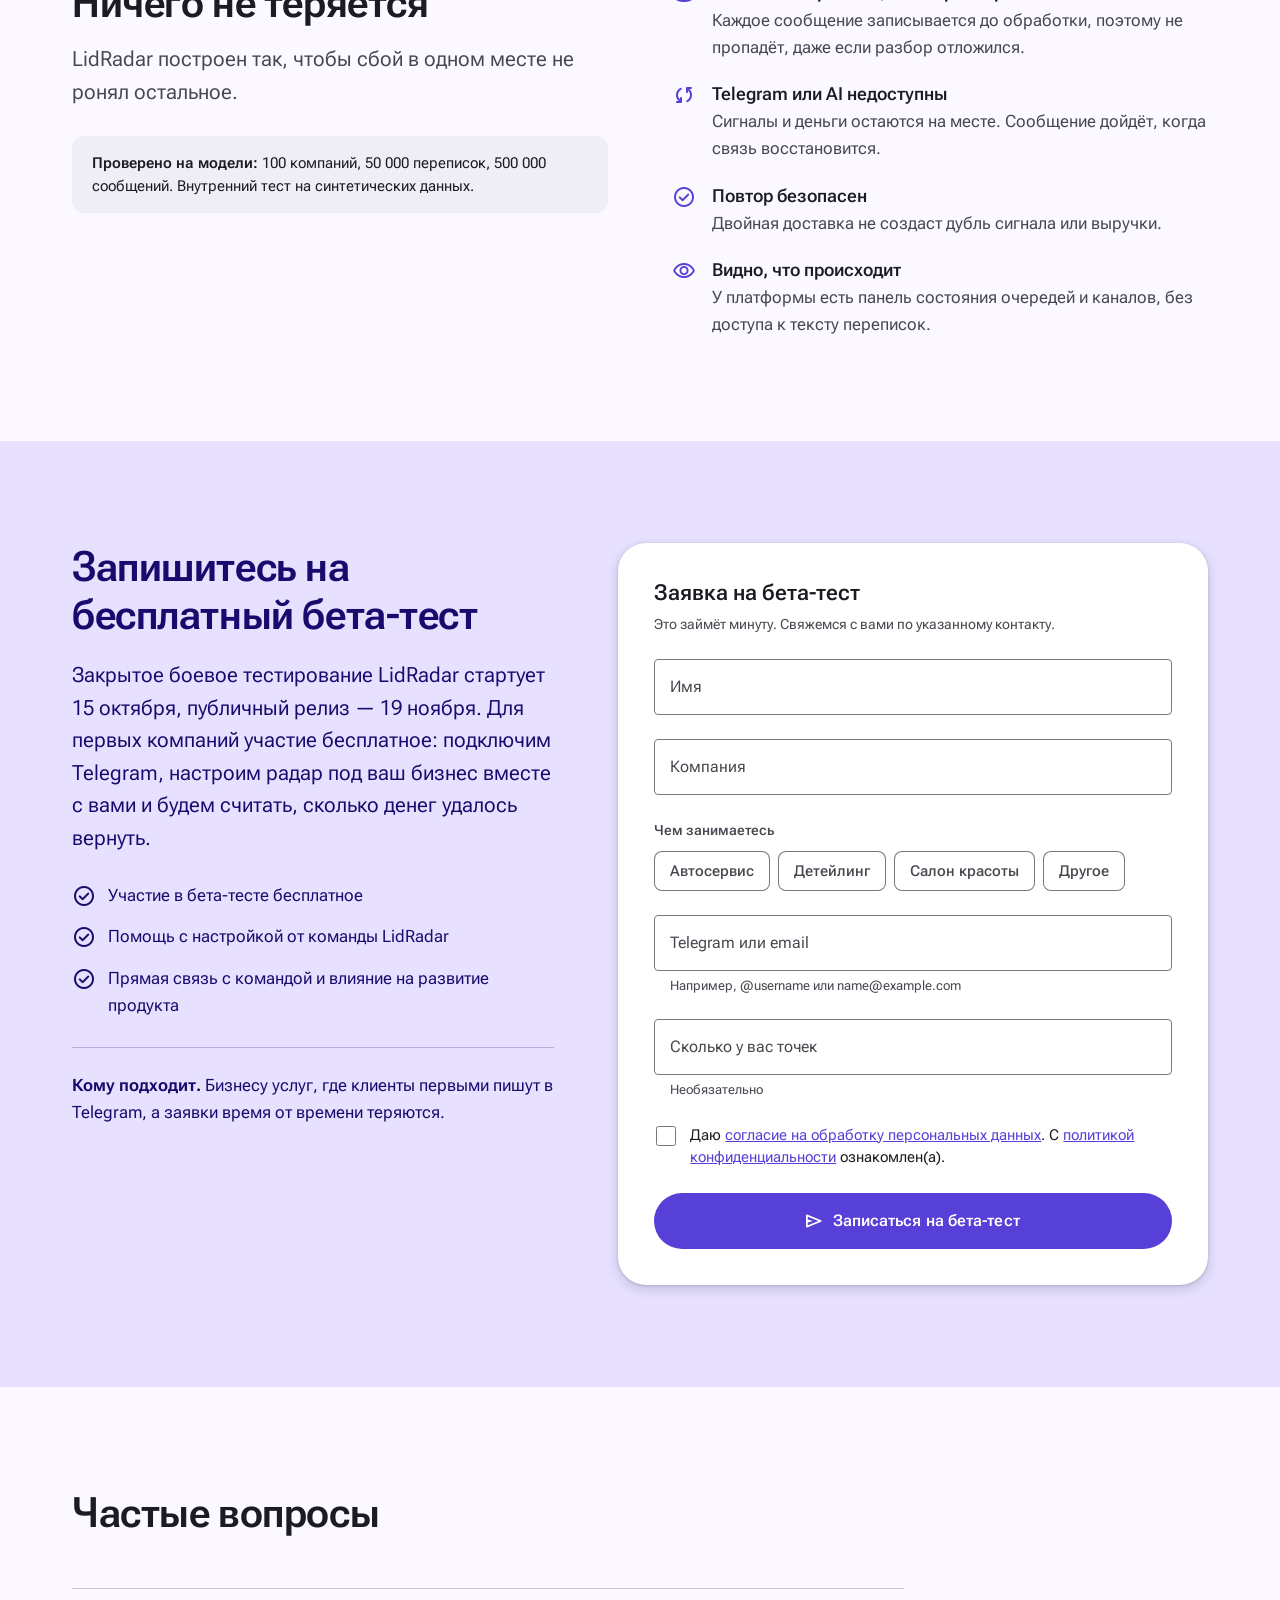
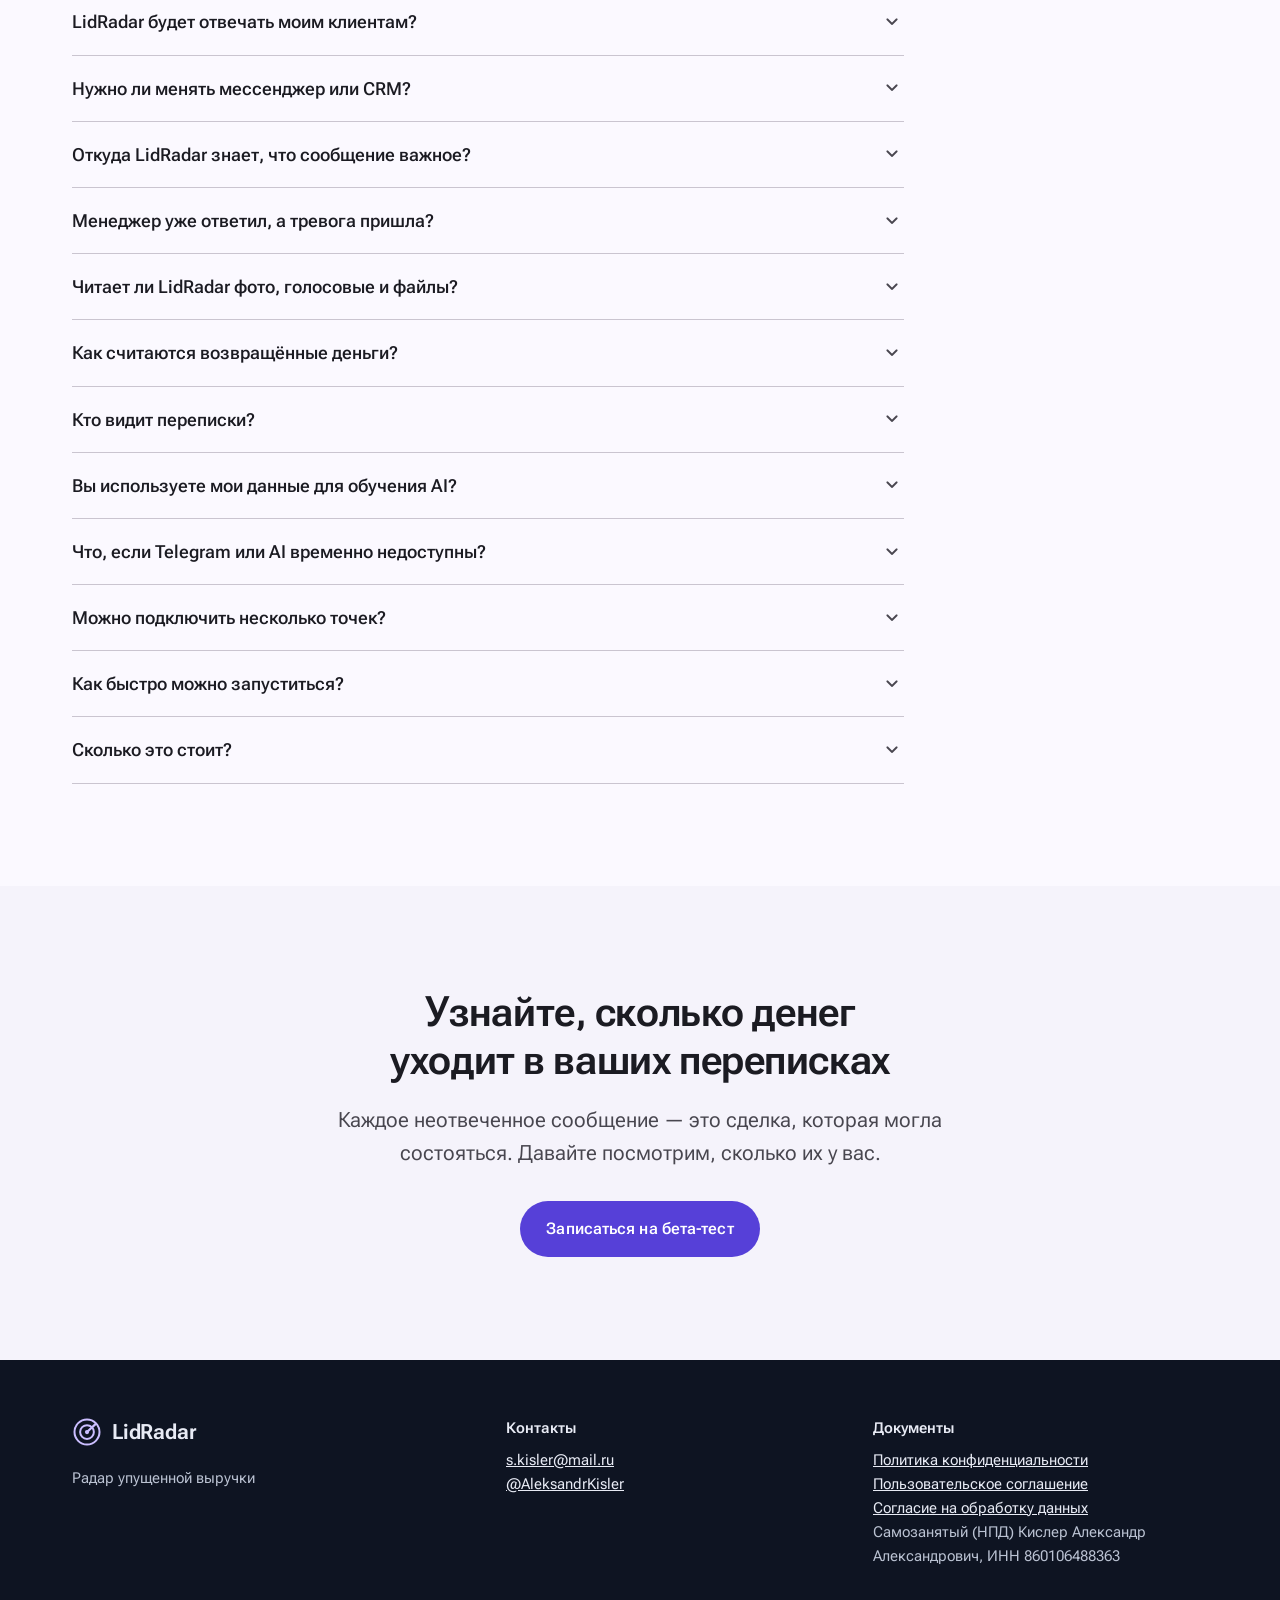
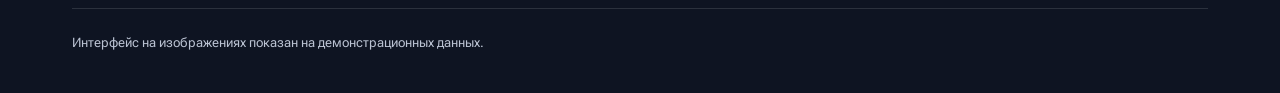
==== commit 2acd2354: "подготовка к релизу" ====
--- a/index.html
+++ b/index.html
@@ -7,6 +7,8 @@
   <meta name="description" content="LidRadar следит за перепиской в Telegram, показывает сделки, которые вот-вот сорвутся, и считает деньги, которые удалось вернуть. Для автосервисов, детейлинга и салонов. Бесплатный закрытый бета-тест стартует 15 октября, публичный релиз 19 ноября.">
   <meta name="theme-color" content="#5640d8">
   <meta property="og:type" content="website">
+  <meta property="og:url" content="https://lid-radar.online/">
+  <link rel="canonical" href="https://lid-radar.online/">
   <meta property="og:title" content="Деньги не должны теряться молча">
   <meta property="og:description" content="Радар упущенной выручки для бизнеса, который продаёт через мессенджер. Бета-тест стартует 15 октября и бесплатный, публичный релиз 19 ноября.">
   <link rel="icon" href="data:image/svg+xml,%3Csvg xmlns='http://www.w3.org/2000/svg' viewBox='0 0 24 24'%3E%3Ccircle cx='12' cy='12' r='11' fill='%230e1422'/%3E%3Ccircle cx='12' cy='12' r='7' fill='none' stroke='%23cbbeff' stroke-width='1.5'/%3E%3Cpath d='M12 12 18 6' stroke='%23cbbeff' stroke-width='2' stroke-linecap='round'/%3E%3C/svg%3E">
@@ -730,14 +732,14 @@
             <div>
               <label class="consent" id="consent-label">
                 <input type="checkbox" name="consent" id="f-consent" required aria-describedby="e-consent">
-                <span>Согласен на обработку персональных данных. <span class="todo" title="Заполнить">[ССЫЛКА НА ПОЛИТИКУ КОНФИДЕНЦИАЛЬНОСТИ]</span></span>
+                <span>Даю <a href="legal/consent.html" target="_blank" rel="noopener">согласие на обработку персональных данных</a>. С <a href="legal/privacy.html" target="_blank" rel="noopener">политикой конфиденциальности</a> ознакомлен(а).</span>
               </label>
               <p class="consent-msg" id="e-consent" role="alert"></p>
             </div>
 
             <div class="form-error" id="form-error" role="alert">
               <span class="ms" aria-hidden="true">error</span>
-              <p>Не получилось отправить заявку. Проверьте соединение и попробуйте ещё раз или напишите нам: <span class="todo" title="Заполнить">[КОНТАКТ]</span></p>
+              <p>Не получилось отправить заявку. Проверьте соединение и попробуйте ещё раз или напишите нам: s.kisler@mail.ru или в Telegram @AleksandrKisler</p>
             </div>
 
             <button class="btn btn--filled btn--lg btn--block" type="submit" id="submit-btn"><span class="ms" aria-hidden="true">send</span><span id="submit-label">Записаться на бета-тест</span></button>
@@ -801,11 +803,11 @@
           </details>
           <details class="faq__item">
             <summary class="faq__q">Как быстро можно запуститься?<span class="ms" aria-hidden="true">expand_more</span></summary>
-            <p class="faq__a">Настройка проходит в четыре шага: компания и точка, рабочие часы, услуги и цены, подключение Telegram. <span class="todo" title="Заполнить после бета-теста">[ЕСЛИ БЕТА-ТЕСТ ПОДТВЕРДИТ: «В среднем N минут»]</span></p>
+            <p class="faq__a">Настройка проходит в четыре шага: компания и точка, рабочие часы, услуги и цены, подключение Telegram.</p>
           </details>
           <details class="faq__item">
             <summary class="faq__q">Сколько это стоит?<span class="ms" aria-hidden="true">expand_more</span></summary>
-            <p class="faq__a">Бета-тест бесплатный. <span class="todo" title="Заполнить">[УСЛОВИЯ ПОСЛЕ БЕТА-ТЕСТА]</span></p>
+            <p class="faq__a">Бета-тест бесплатный.</p>
           </details>
         </div>
       </div>
@@ -838,13 +840,15 @@
         </div>
         <div>
           <p class="footer__title">Контакты</p>
-          <p><span class="todo" title="Заполнить">[E-MAIL]</span></p>
-          <p><span class="todo" title="Заполнить">[TELEGRAM]</span></p>
+          <p><a href="mailto:s.kisler@mail.ru">s.kisler@mail.ru</a></p>
+          <p><a href="https://t.me/AleksandrKisler" target="_blank" rel="noopener">@AleksandrKisler</a></p>
         </div>
         <div>
           <p class="footer__title">Документы</p>
-          <p><span class="todo" title="Заполнить">[ЮРИДИЧЕСКОЕ ЛИЦО, РЕКВИЗИТЫ]</span></p>
-          <p><span class="todo" title="Заполнить">[ПОЛИТИКА КОНФИДЕНЦИАЛЬНОСТИ]</span></p>
+          <p><a href="legal/privacy.html">Политика конфиденциальности</a></p>
+          <p><a href="legal/terms.html">Пользовательское соглашение</a></p>
+          <p><a href="legal/consent.html">Согласие на обработку данных</a></p>
+          <p>Самозанятый (НПД) Кислер Александр Александрович, ИНН 860106488363</p>
         </div>
       </div>
       <p class="footer__fine">Интерфейс на изображениях показан на демонстрационных данных.</p>
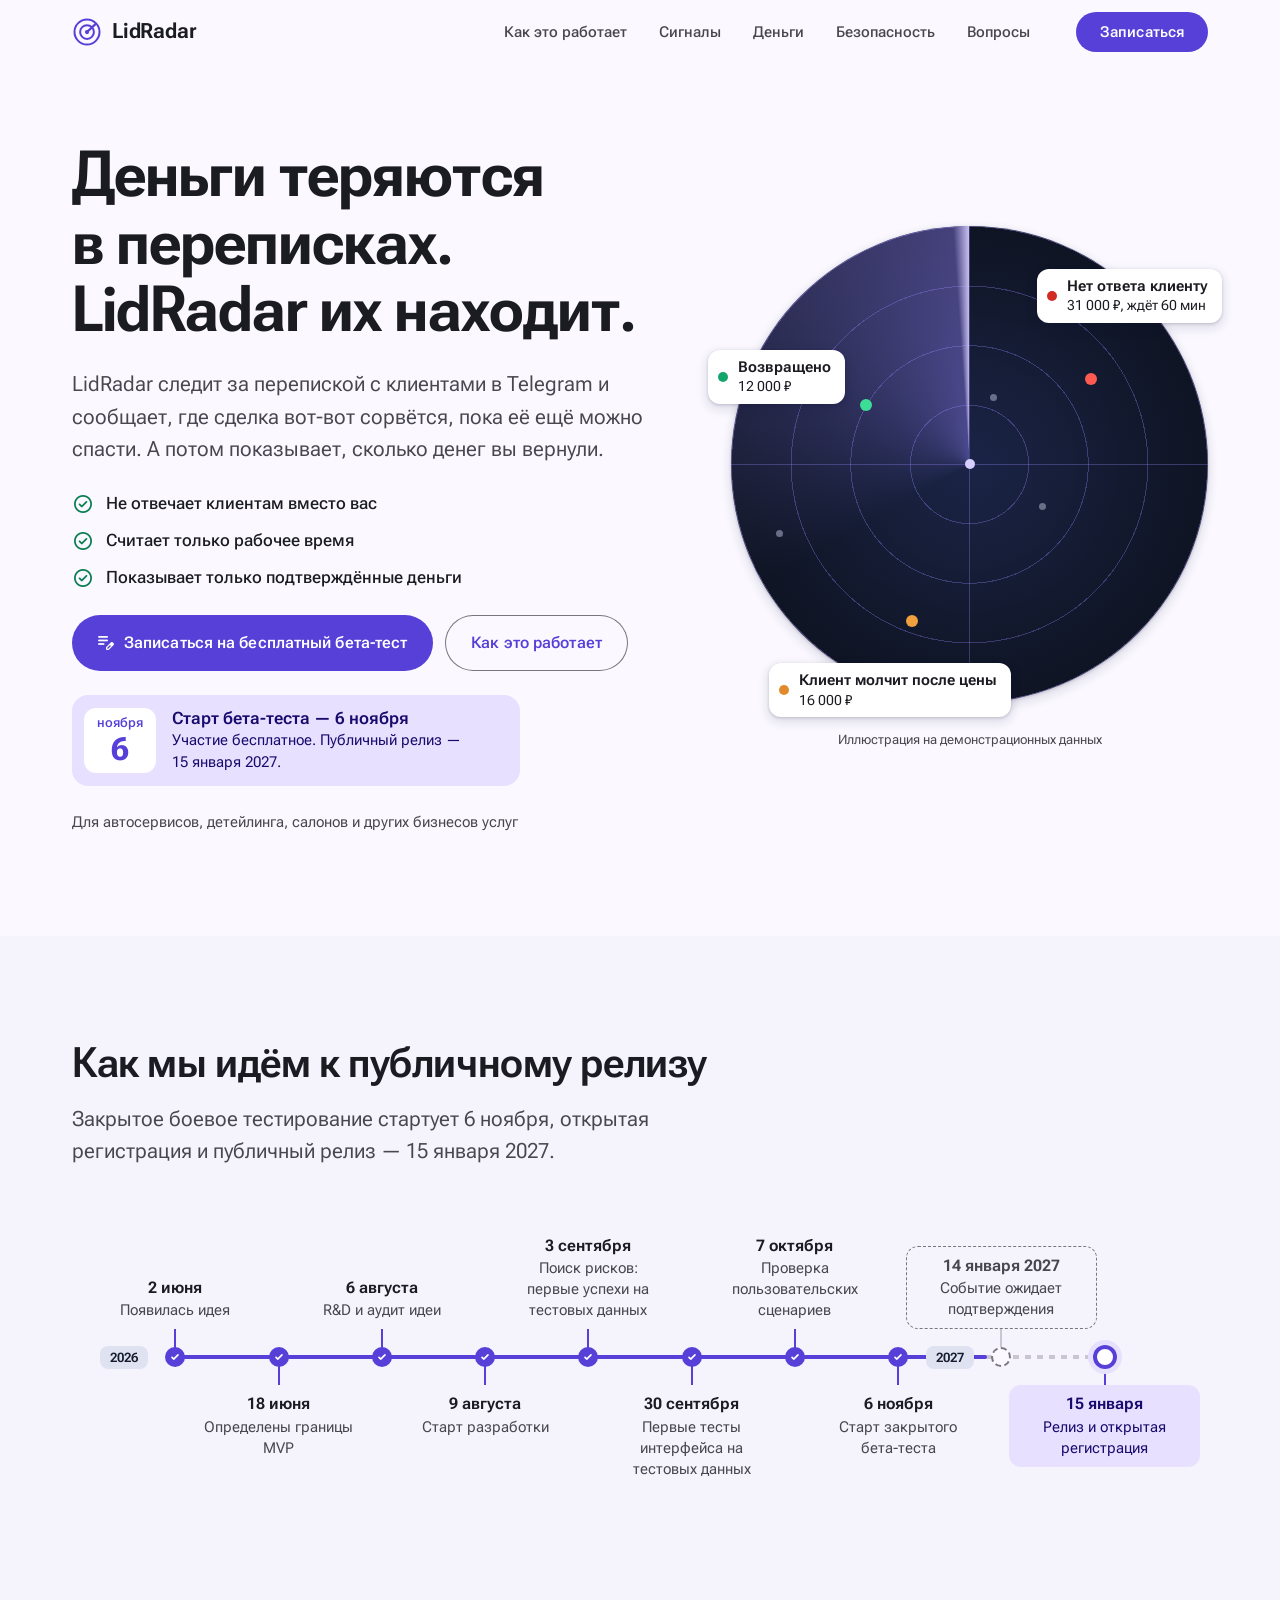
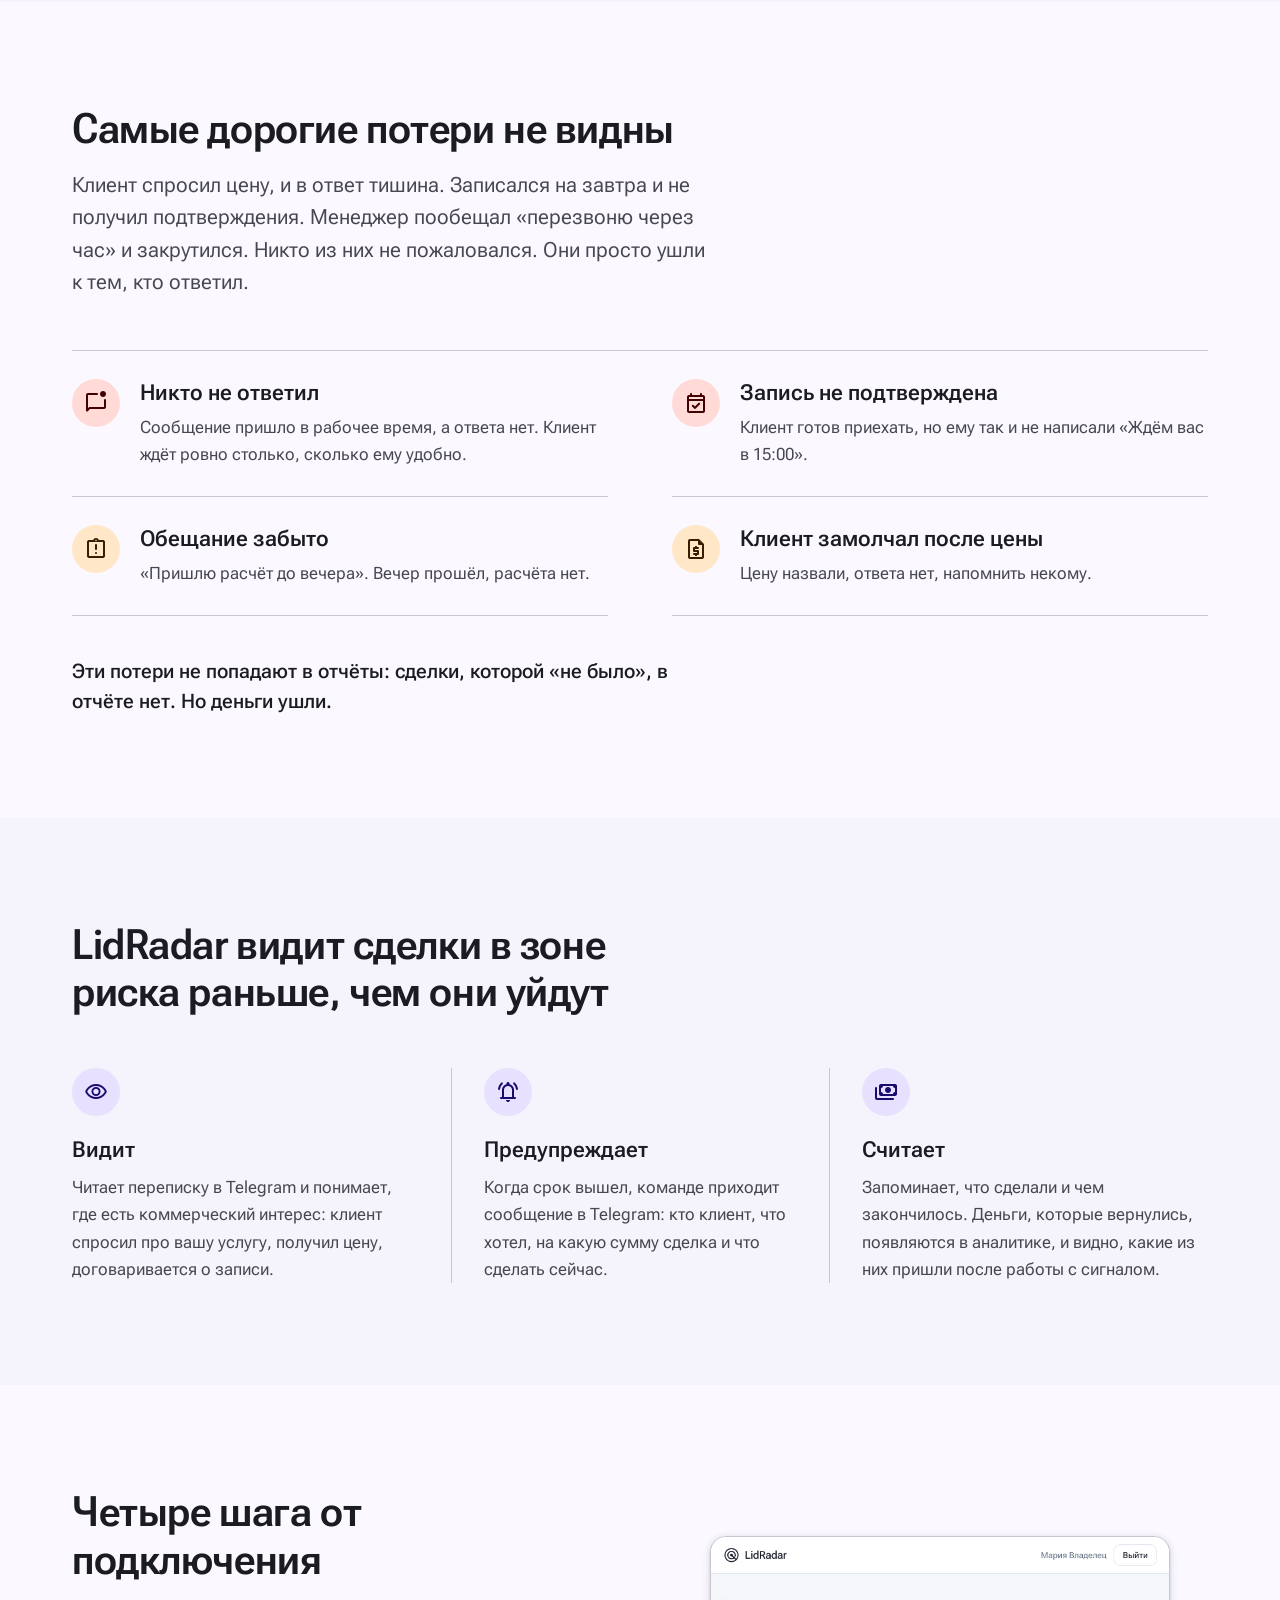
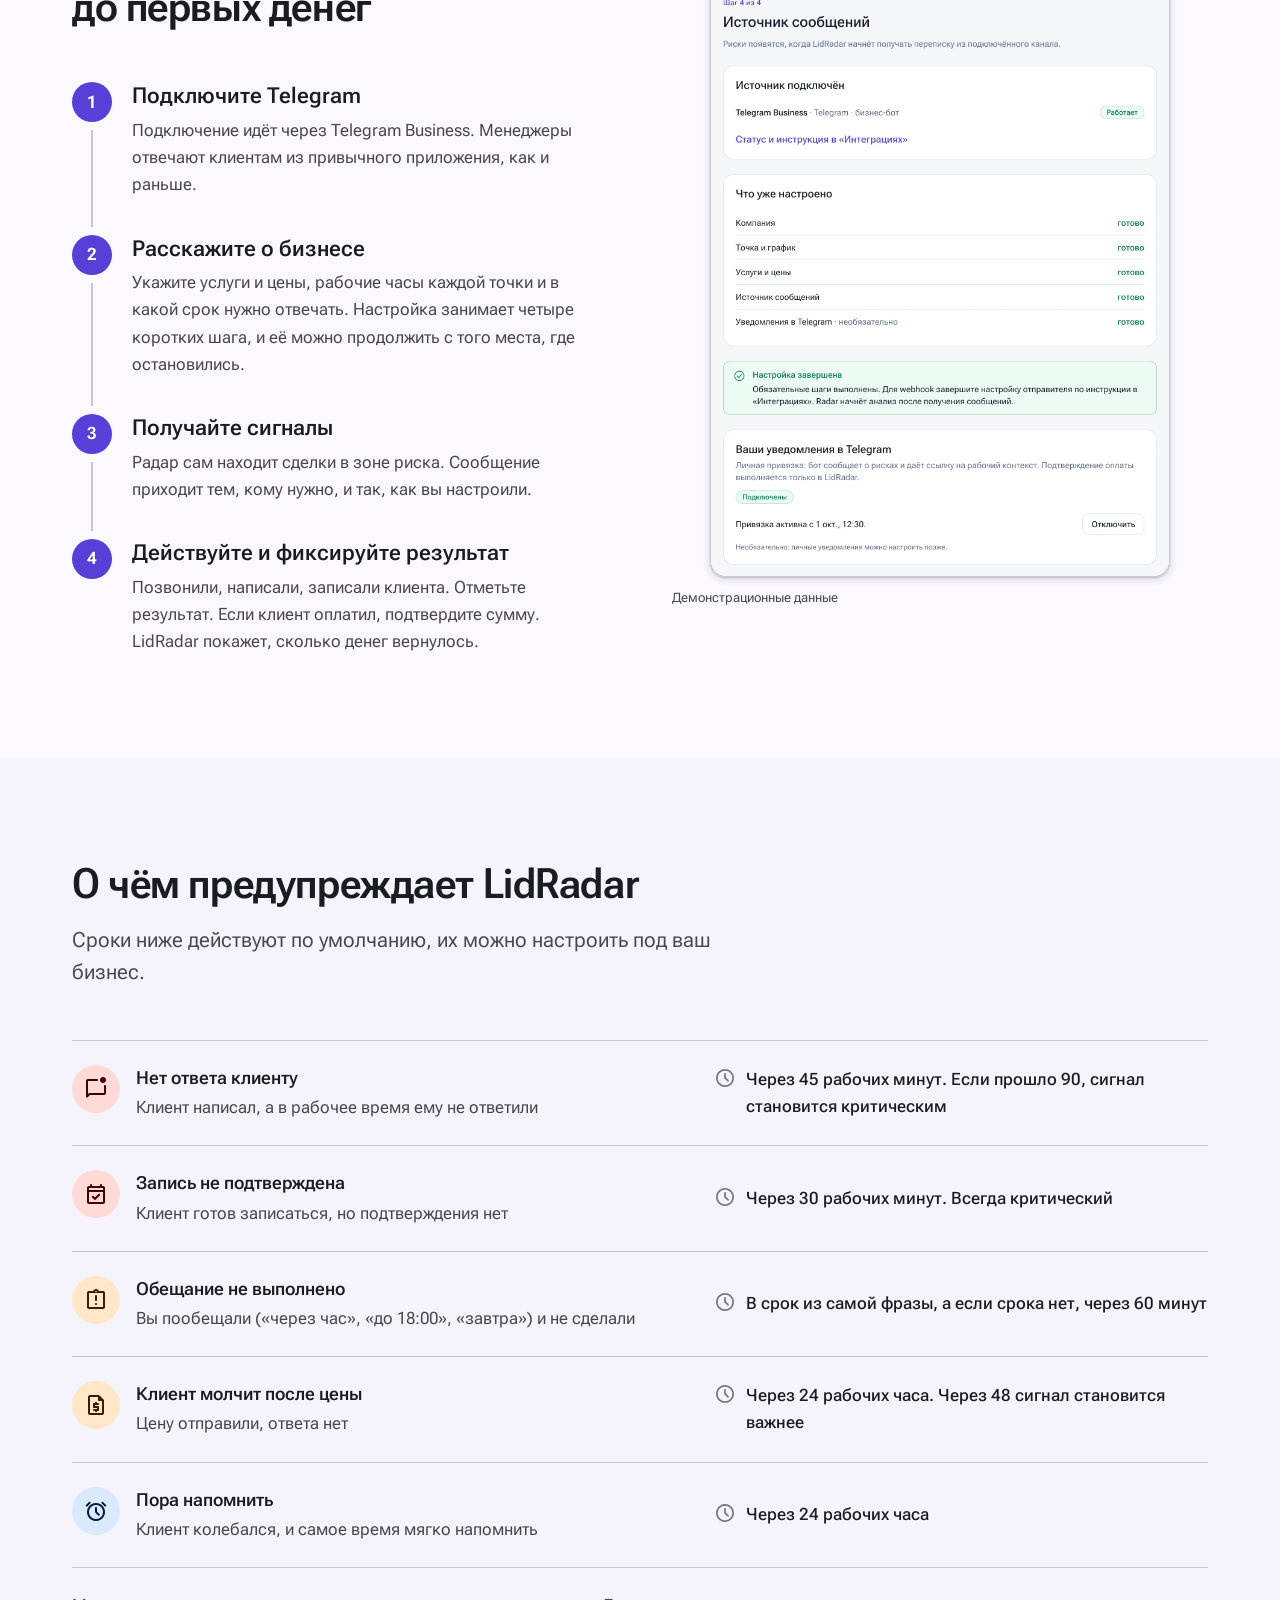
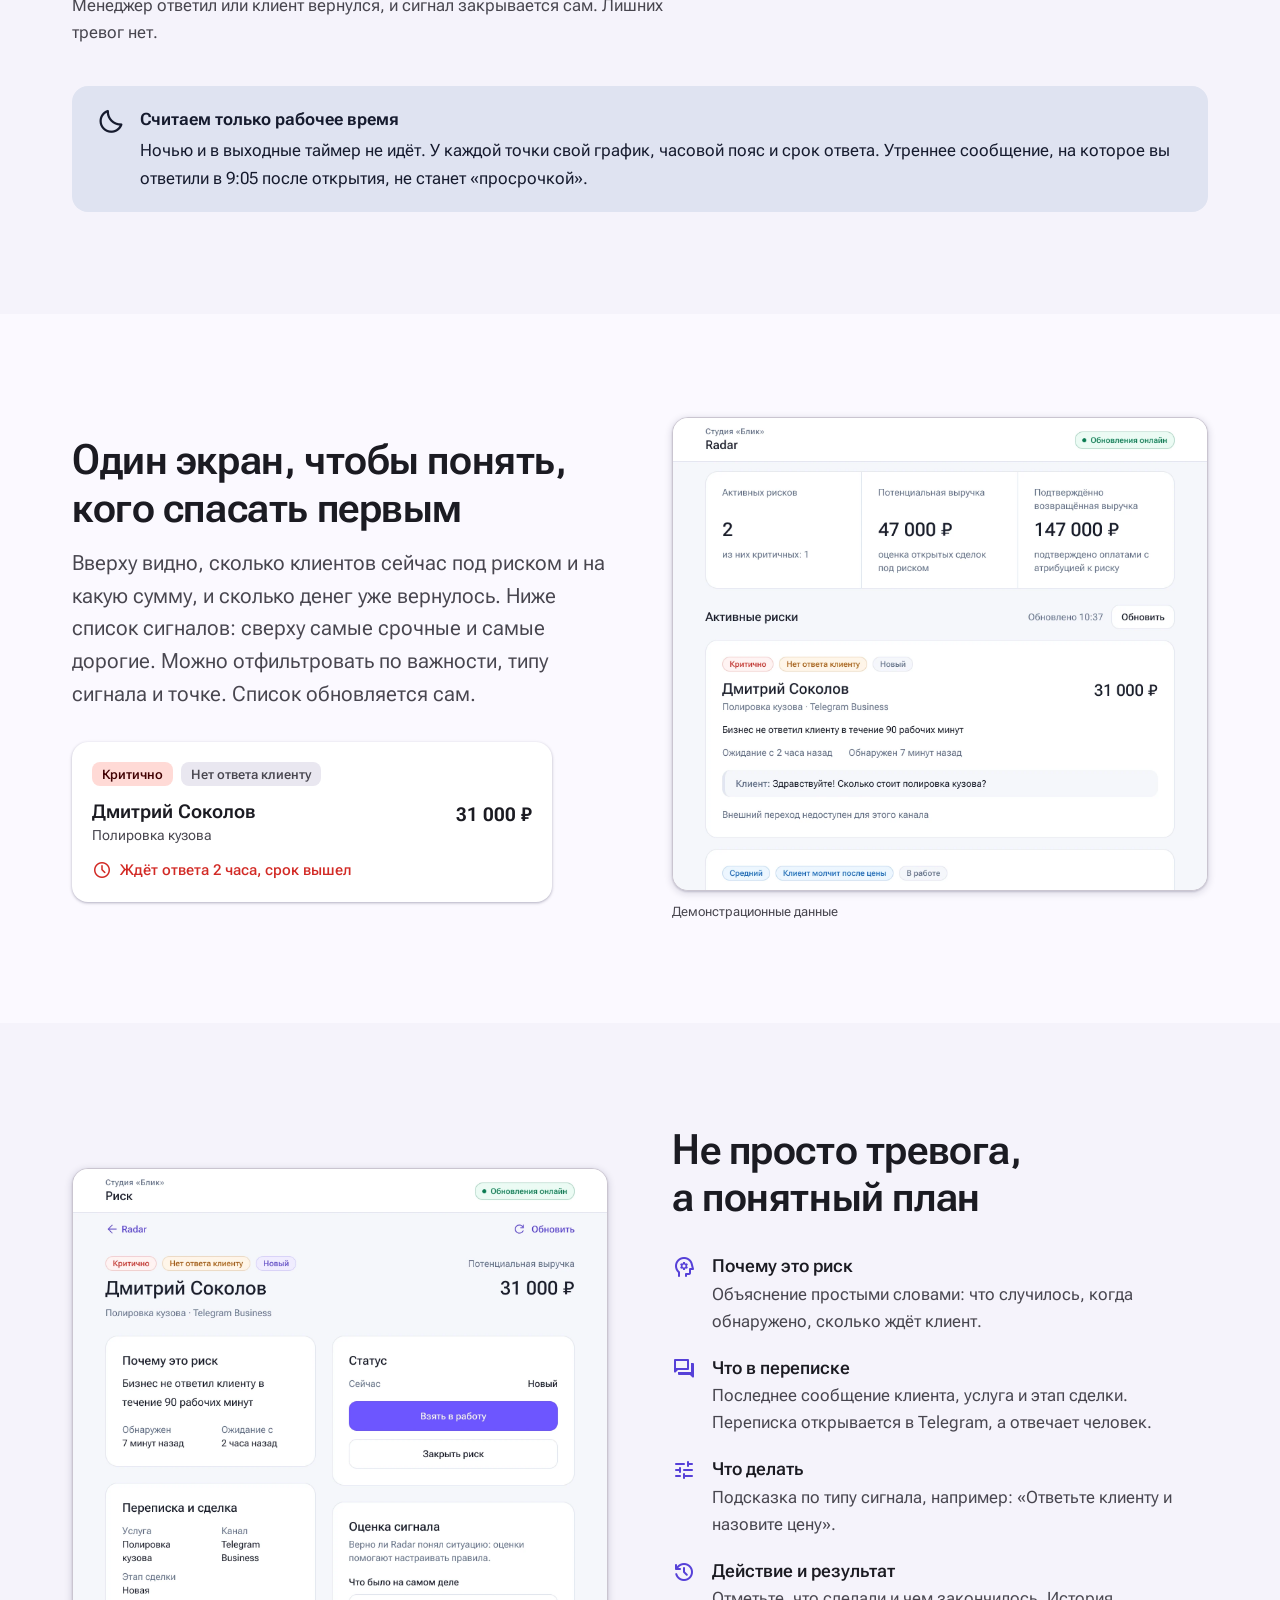
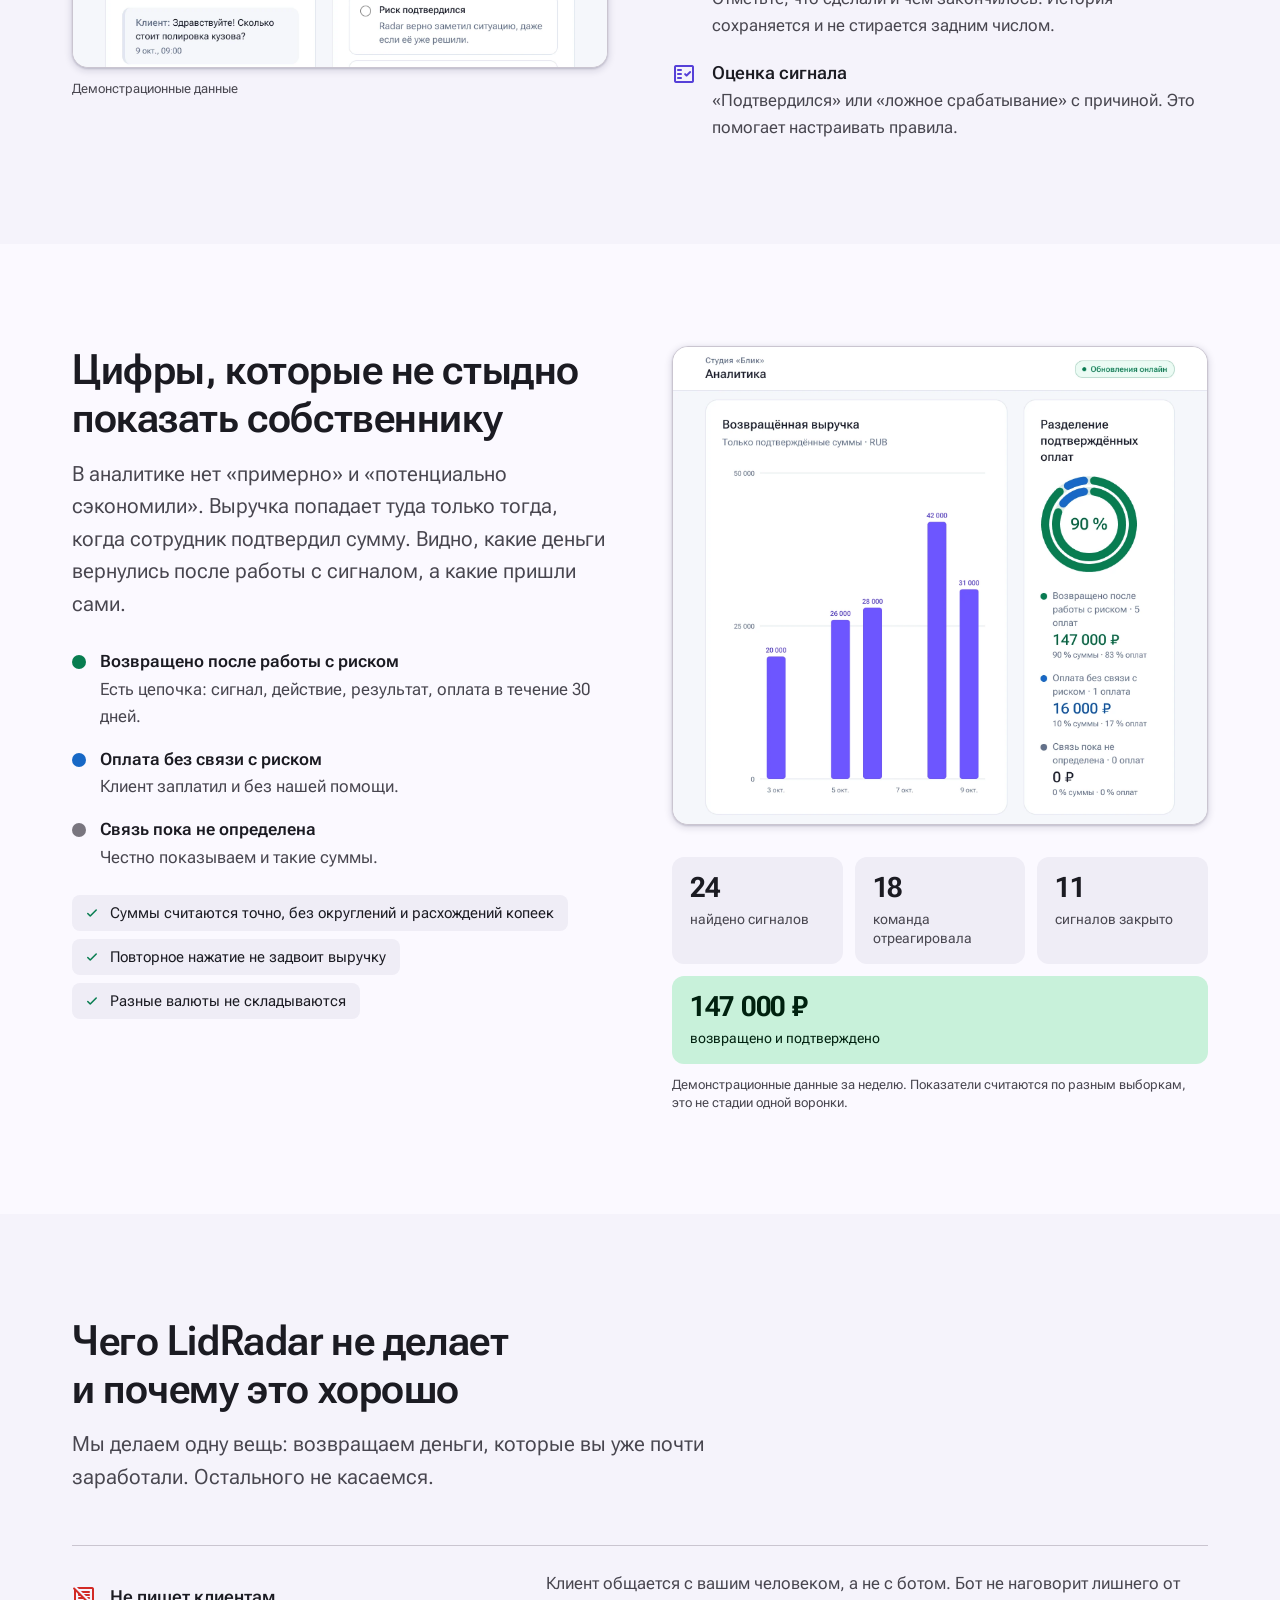
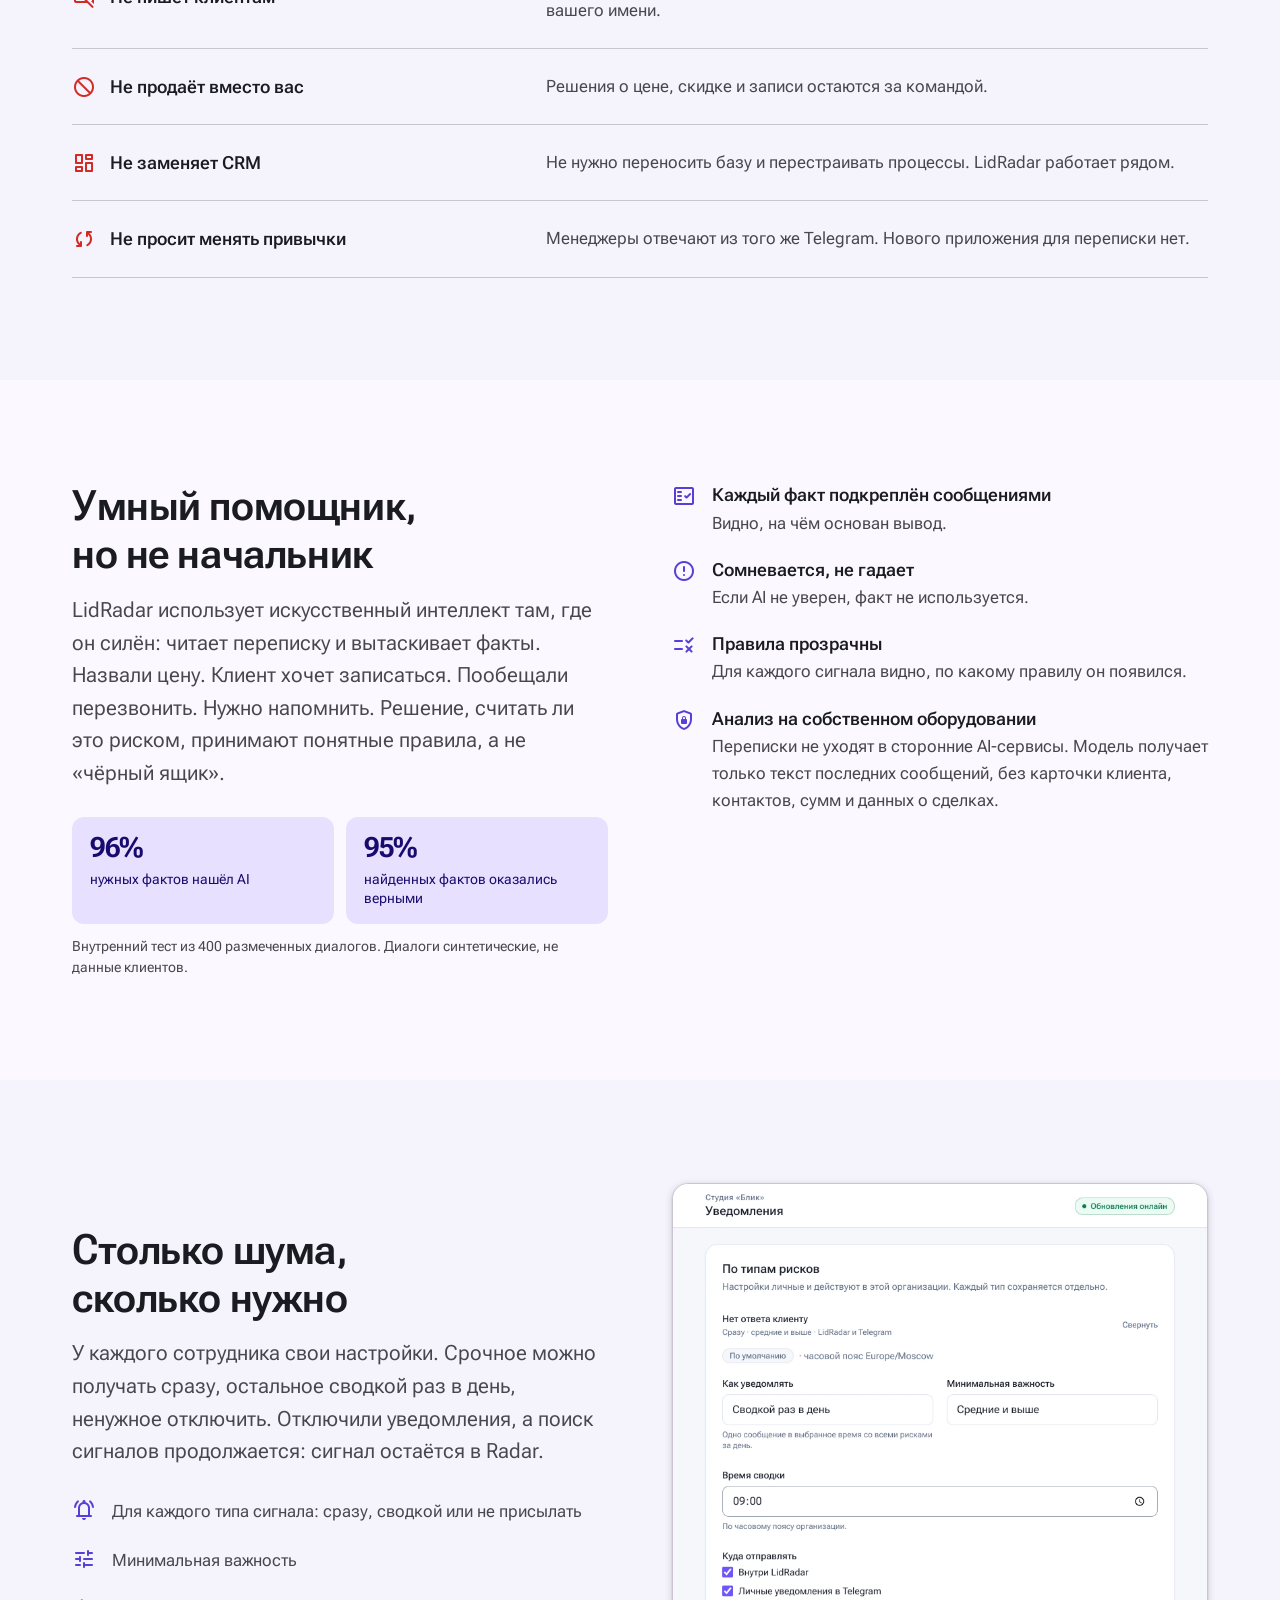
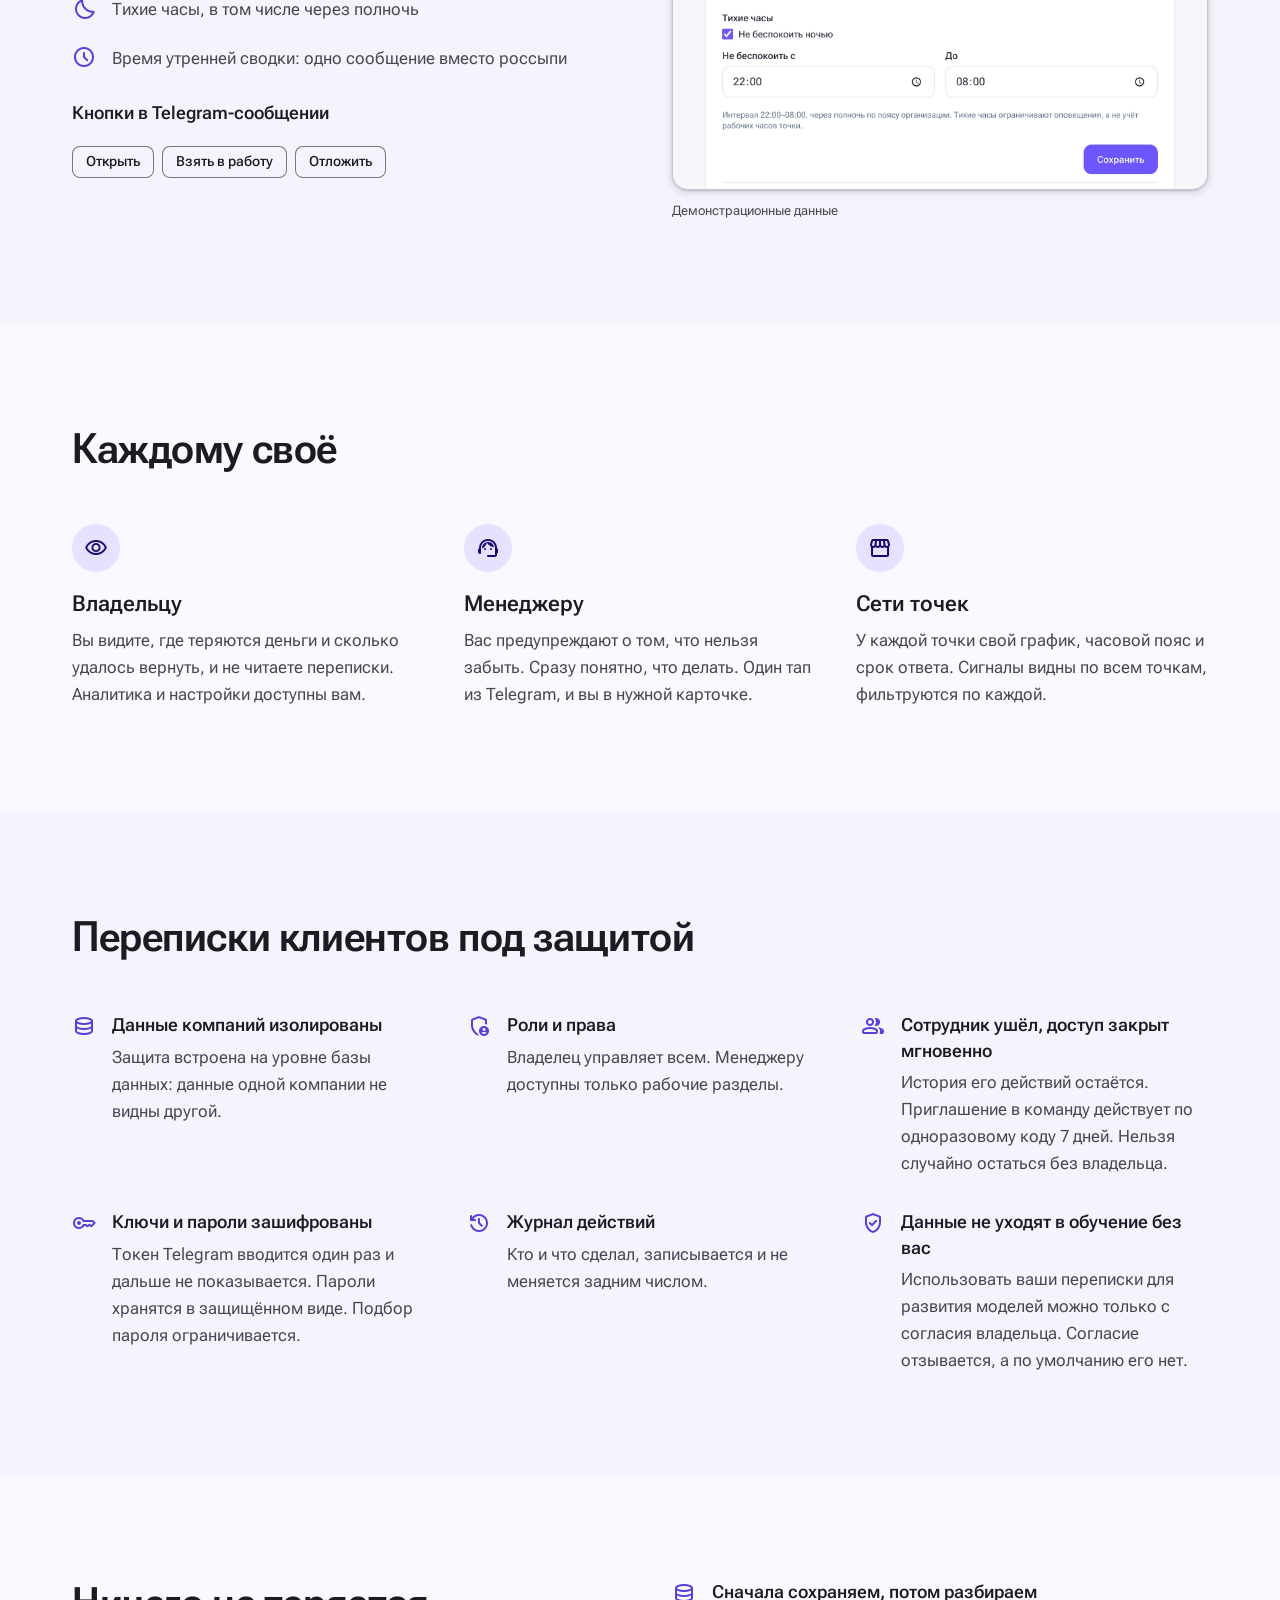
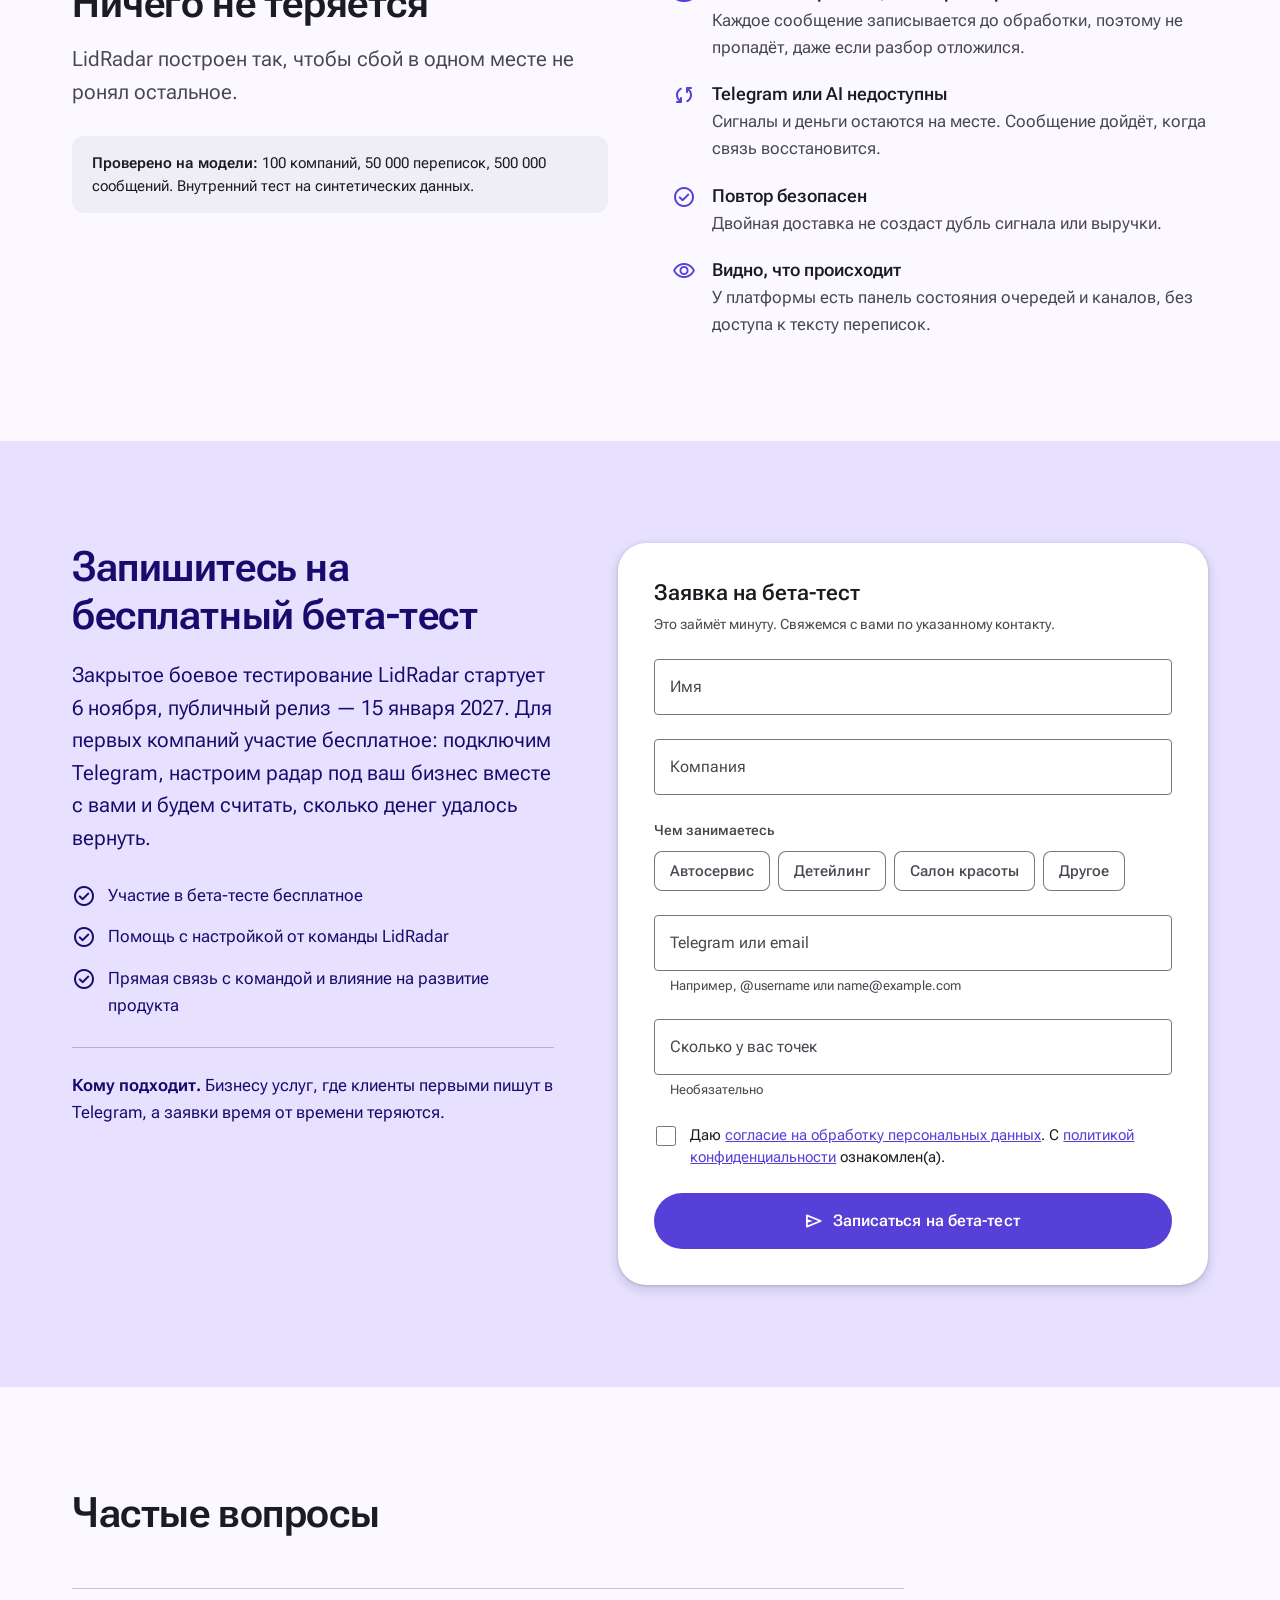
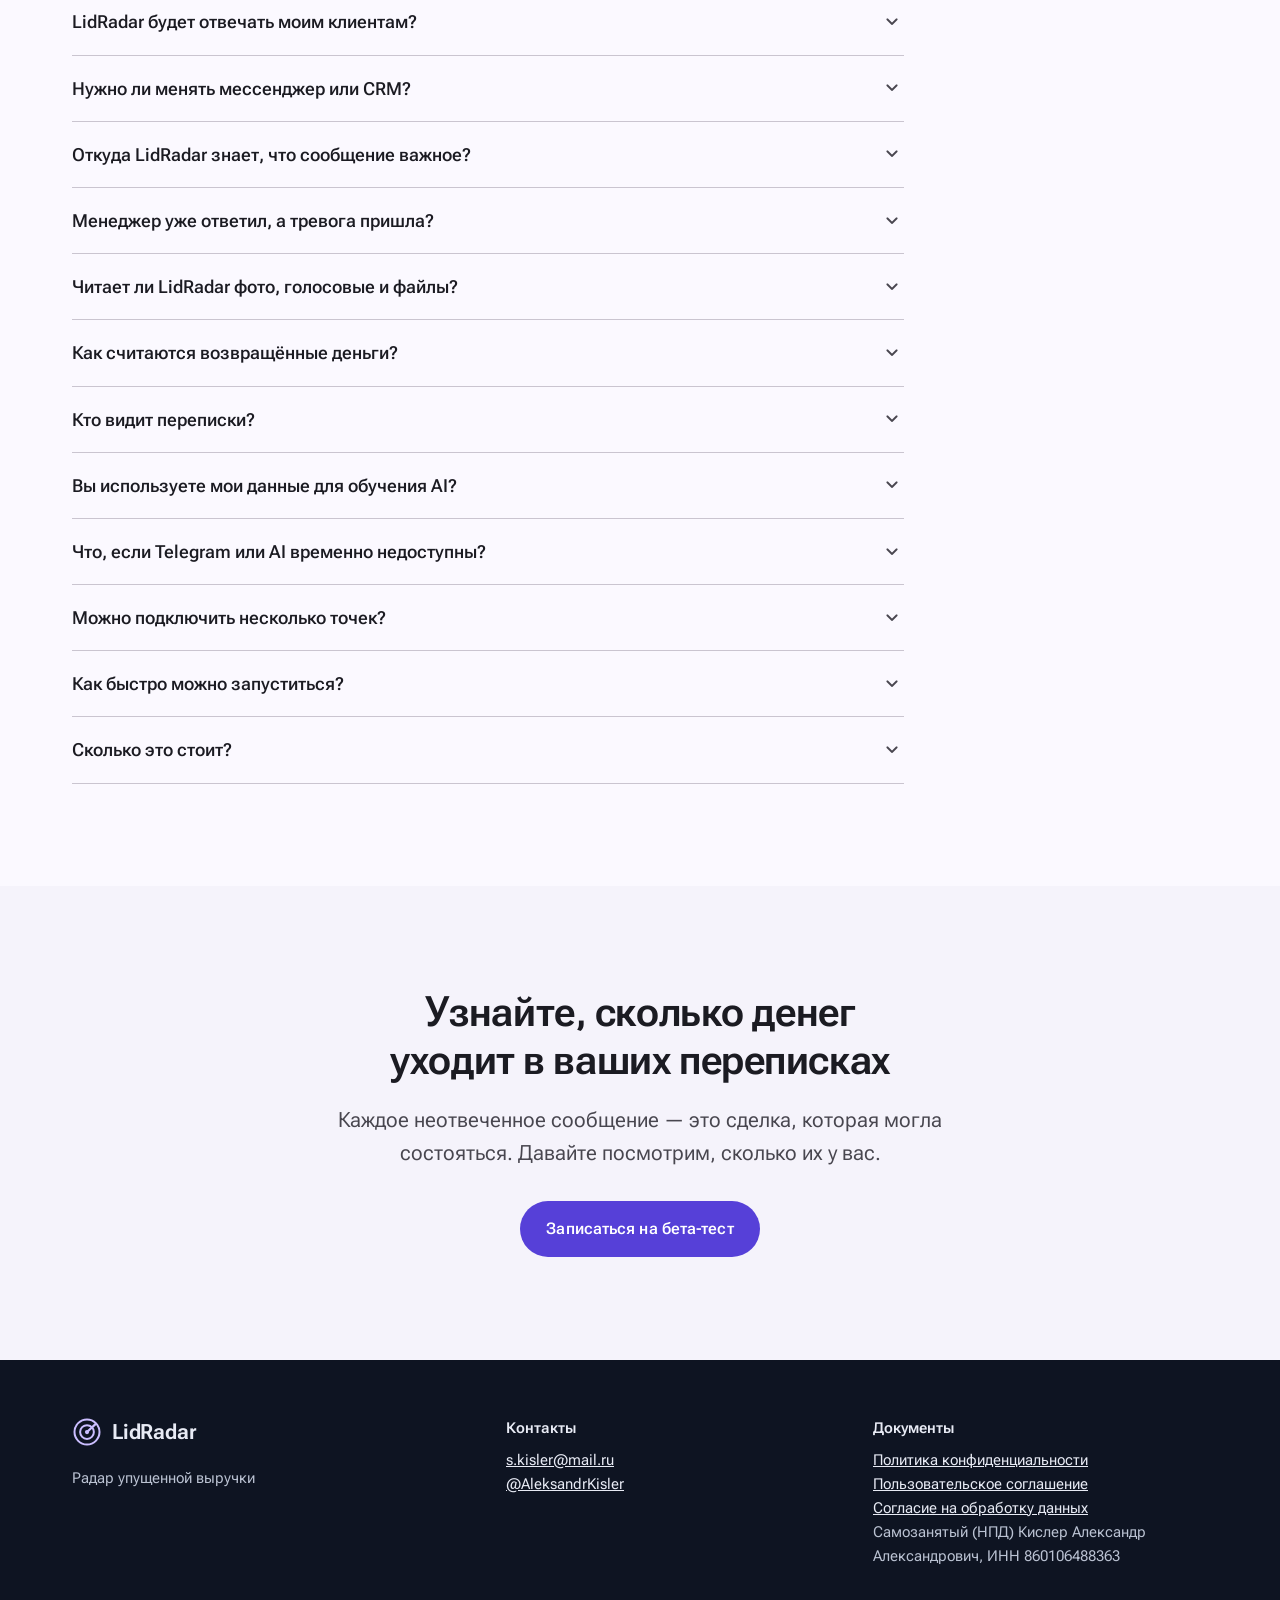
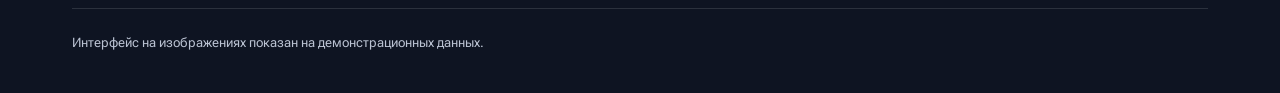
==== commit 1d84d288: "fix: update beta and public release dates" ====
--- a/index.html
+++ b/index.html
@@ -4,20 +4,20 @@
   <meta charset="utf-8">
   <meta name="viewport" content="width=device-width, initial-scale=1">
   <title>LidRadar — радар упущенной выручки в переписках с клиентами</title>
-  <meta name="description" content="LidRadar следит за перепиской в Telegram, показывает сделки, которые вот-вот сорвутся, и считает деньги, которые удалось вернуть. Для автосервисов, детейлинга и салонов. Бесплатный закрытый бета-тест стартует 15 октября, публичный релиз 19 ноября.">
+  <meta name="description" content="LidRadar следит за перепиской в Telegram, показывает сделки, которые вот-вот сорвутся, и считает деньги, которые удалось вернуть. Для автосервисов, детейлинга и салонов. Бесплатный закрытый бета-тест стартует 6 ноября, публичный релиз 15 января 2027.">
   <meta name="theme-color" content="#5640d8">
   <meta property="og:type" content="website">
   <meta property="og:url" content="https://lid-radar.online/">
   <link rel="canonical" href="https://lid-radar.online/">
   <meta property="og:title" content="Деньги не должны теряться молча">
-  <meta property="og:description" content="Радар упущенной выручки для бизнеса, который продаёт через мессенджер. Бета-тест стартует 15 октября и бесплатный, публичный релиз 19 ноября.">
+  <meta property="og:description" content="Радар упущенной выручки для бизнеса, который продаёт через мессенджер. Бета-тест стартует 6 ноября и бесплатный, публичный релиз 15 января 2027.">
   <link rel="icon" href="data:image/svg+xml,%3Csvg xmlns='http://www.w3.org/2000/svg' viewBox='0 0 24 24'%3E%3Ccircle cx='12' cy='12' r='11' fill='%230e1422'/%3E%3Ccircle cx='12' cy='12' r='7' fill='none' stroke='%23cbbeff' stroke-width='1.5'/%3E%3Cpath d='M12 12 18 6' stroke='%23cbbeff' stroke-width='2' stroke-linecap='round'/%3E%3C/svg%3E">
 
   <link rel="preconnect" href="https://fonts.googleapis.com">
   <link rel="preconnect" href="https://fonts.gstatic.com" crossorigin>
   <link rel="stylesheet" href="https://fonts.googleapis.com/css2?family=Roboto+Flex:opsz,wdth,wght@8..144,25..151,100..1000&amp;display=swap">
   <link rel="stylesheet" href="https://fonts.googleapis.com/css2?family=Material+Symbols+Rounded:opsz,wght,FILL,GRAD@24,400,0..1,0&amp;icon_names=admin_panel_settings,alarm,arrow_downward,assignment_late,bedtime,block,chat,check,check_circle,comments_disabled,dashboard,database,edit_note,error,event,event_available,expand_more,fact_check,forum,group,history,image,key,lock,mark_chat_unread,menu,notifications_active,payments,psychology,radar,request_quote,rule,savings,schedule,send,shield_lock,storefront,support_agent,sync,tune,verified_user,visibility&amp;display=block">
-  <link rel="stylesheet" href="assets/styles.css">
+  <link rel="stylesheet" href="assets/styles.css?v=20261105">
 </head>
 <body id="top">
   <a class="skip" href="#main">К содержимому</a>
@@ -63,12 +63,12 @@
           </div>
           <div class="release" role="group" aria-label="Сроки запуска">
             <div class="release__date" aria-hidden="true">
-              <span class="release__month">октября</span>
-              <span class="release__day">15</span>
-            </div>
-            <div>
-              <p class="release__title">Старт <span class="nowrap">бета-теста</span>&nbsp;— <time class="nowrap" datetime="2026-10-15">15 октября</time></p>
-              <p class="release__sub">Участие бесплатное. Публичный релиз&nbsp;— <time class="nowrap" datetime="2026-11-19">19 ноября</time>. <span id="countdown"></span></p>
+              <span class="release__month">ноября</span>
+              <span class="release__day">6</span>
+            </div>
+            <div>
+              <p class="release__title">Старт <span class="nowrap">бета-теста</span>&nbsp;— <time class="nowrap" datetime="2026-11-06">6 ноября</time></p>
+              <p class="release__sub">Участие бесплатное. Публичный релиз&nbsp;— <time class="nowrap" datetime="2027-01-15">15 января 2027</time>. <span id="countdown"></span></p>
             </div>
           </div>
           <p class="trust">Для автосервисов, детейлинга, салонов и других бизнесов услуг</p>
@@ -101,7 +101,7 @@
       <div class="wrap">
         <div class="sec-head">
           <h2 class="headline" id="timeline-title">Как мы идём к публичному релизу</h2>
-          <p class="lead">Закрытое боевое тестирование стартует 15 октября, открытая регистрация и публичный релиз — 19 ноября.</p>
+          <p class="lead">Закрытое боевое тестирование стартует 6 ноября, открытая регистрация и публичный релиз — 15 января 2027.</p>
         </div>
 
         <div class="tl__scroll" id="tl-scroll" tabindex="0" role="region" aria-label="Хронология проекта, прокручивается по горизонтали">
@@ -138,16 +138,16 @@
               <div class="tl__label"><time class="tl__date" datetime="2026-10-07">7 октября<span class="sr-only"> 2026 года</span></time><p class="tl__text">Проверка пользовательских сценариев</p></div>
               <span class="tl__dot" aria-hidden="true"></span>
             </li>
-            <li class="tl__item tl__item--bottom is-next" role="listitem" style="--c:8" data-date="2026-10-15">
-              <div class="tl__label"><time class="tl__date" datetime="2026-10-15">15 октября<span class="sr-only"> 2026 года</span></time><p class="tl__text">Старт закрытого бета-теста</p></div>
-              <span class="tl__dot" aria-hidden="true"></span>
-            </li>
-            <li class="tl__item tl__item--top" role="listitem" style="--c:9" data-date="2026-11-19">
-              <div class="tl__label"><time class="tl__date" datetime="2026-11-19">19 ноября<span class="sr-only"> 2026 года</span></time><p class="tl__text">Релиз и открытая регистрация</p></div>
-              <span class="tl__dot" aria-hidden="true"></span>
-            </li>
-            <li class="tl__item tl__item--bottom is-pending" role="listitem" style="--c:10" data-date="2027-01-14" data-pending>
+            <li class="tl__item tl__item--bottom is-next" role="listitem" style="--c:8" data-date="2026-11-06">
+              <div class="tl__label"><time class="tl__date" datetime="2026-11-06">6 ноября<span class="sr-only"> 2026 года</span></time><p class="tl__text">Старт закрытого бета-теста</p></div>
+              <span class="tl__dot" aria-hidden="true"></span>
+            </li>
+            <li class="tl__item tl__item--top is-pending" role="listitem" style="--c:9" data-date="2027-01-14" data-pending>
               <div class="tl__label"><time class="tl__date" datetime="2027-01-14">14 января 2027</time><p class="tl__text">Событие ожидает подтверждения</p></div>
+              <span class="tl__dot" aria-hidden="true"></span>
+            </li>
+            <li class="tl__item tl__item--bottom" role="listitem" style="--c:10" data-date="2027-01-15">
+              <div class="tl__label"><time class="tl__date" datetime="2027-01-15">15 января<span class="sr-only"> 2027 года</span></time><p class="tl__text">Релиз и открытая регистрация</p></div>
               <span class="tl__dot" aria-hidden="true"></span>
             </li>
           </ol>
@@ -672,7 +672,7 @@
       <div class="wrap beta__grid">
         <div>
           <h2 class="headline" id="beta-title">Запишитесь на бесплатный бета-тест</h2>
-          <p class="lead beta__lead" style="color:inherit">Закрытое боевое тестирование LidRadar стартует 15 октября, публичный релиз — 19 ноября. Для первых компаний участие бесплатное: подключим Telegram, настроим радар под ваш бизнес вместе с вами и будем считать, сколько денег удалось вернуть.</p>
+          <p class="lead beta__lead" style="color:inherit">Закрытое боевое тестирование LidRadar стартует 6 ноября, публичный релиз — 15 января 2027. Для первых компаний участие бесплатное: подключим Telegram, настроим радар под ваш бизнес вместе с вами и будем считать, сколько денег удалось вернуть.</p>
           <ul class="beta__list">
             <li><span class="ms" aria-hidden="true">check_circle</span><span>Участие в бета-тесте бесплатное</span></li>
             <li><span class="ms" aria-hidden="true">check_circle</span><span>Помощь с настройкой от команды LidRadar</span></li>
@@ -748,7 +748,7 @@
           <div class="form-done" id="form-done" hidden tabindex="-1" role="status">
             <span class="icon-disc icon-disc--ok"><span class="ms ms--fill" aria-hidden="true">check_circle</span></span>
             <h3 class="title-lg">Вы в списке</h3>
-            <p class="body" id="done-text">Спасибо! Мы свяжемся с вами по указанному контакту. Бета-тест стартует 15 октября.</p>
+            <p class="body" id="done-text">Спасибо! Мы свяжемся с вами по указанному контакту. Бета-тест стартует 6 ноября.</p>
           </div>
         </div>
       </div>
@@ -861,6 +861,6 @@
   </div>
 
   <script src="assets/validate.js"></script>
-  <script src="assets/app.js"></script>
+  <script src="assets/app.js?v=20261105"></script>
 </body>
 </html>
--- a/assets/styles.css
+++ b/assets/styles.css
@@ -860,7 +860,7 @@
   display: contents;
 }
 
-/* Линия: от первой до последней точки; последний отрезок пунктирный, событие не подтверждено */
+/* Линия: от первой до последней точки; последний отрезок пунктирный: между неподтверждённым этапом и релизом */
 .tl__axis {
   --progress: 69%; /* значение на 9 октября 2026; app.js пересчитывает по текущей дате */
   position: relative;
@@ -902,7 +902,7 @@
 }
 
 .tl__year--b {
-  grid-column: 10;
+  grid-column: 9;
 }
 
 .tl__label {
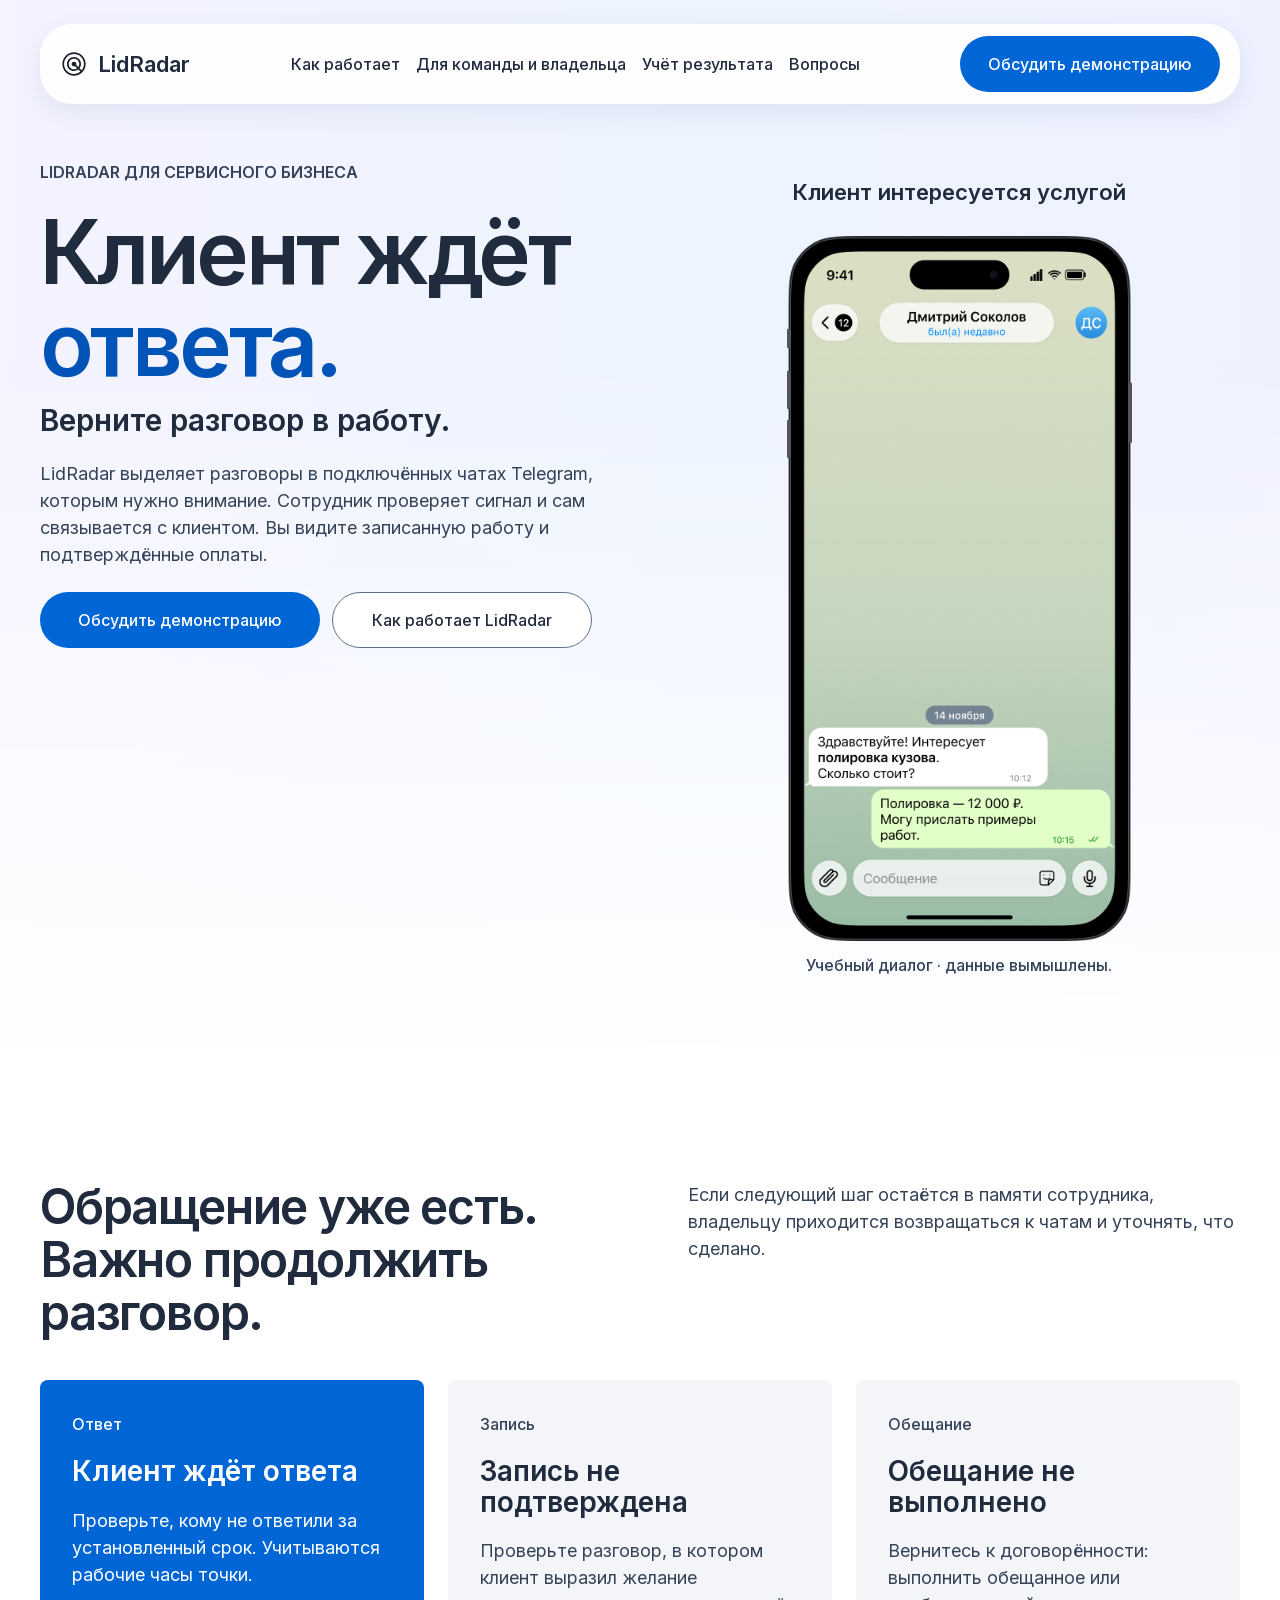
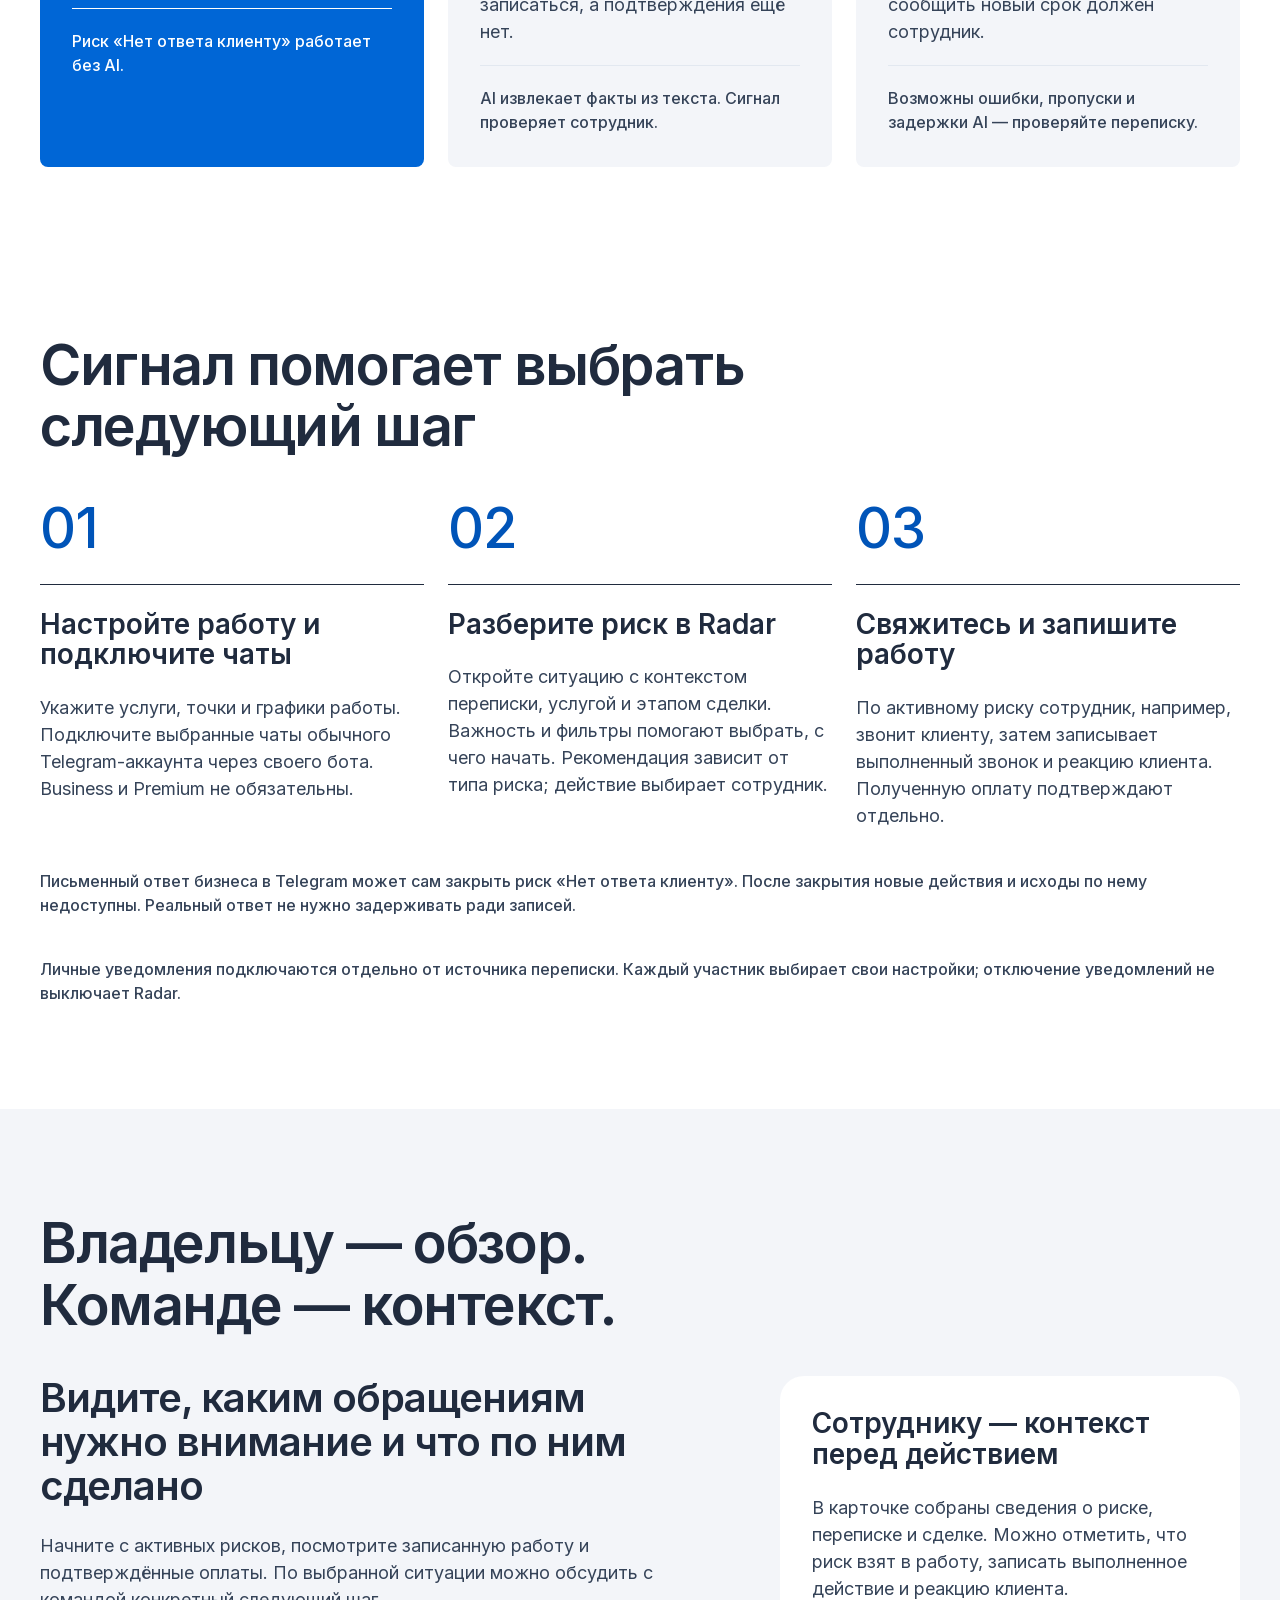
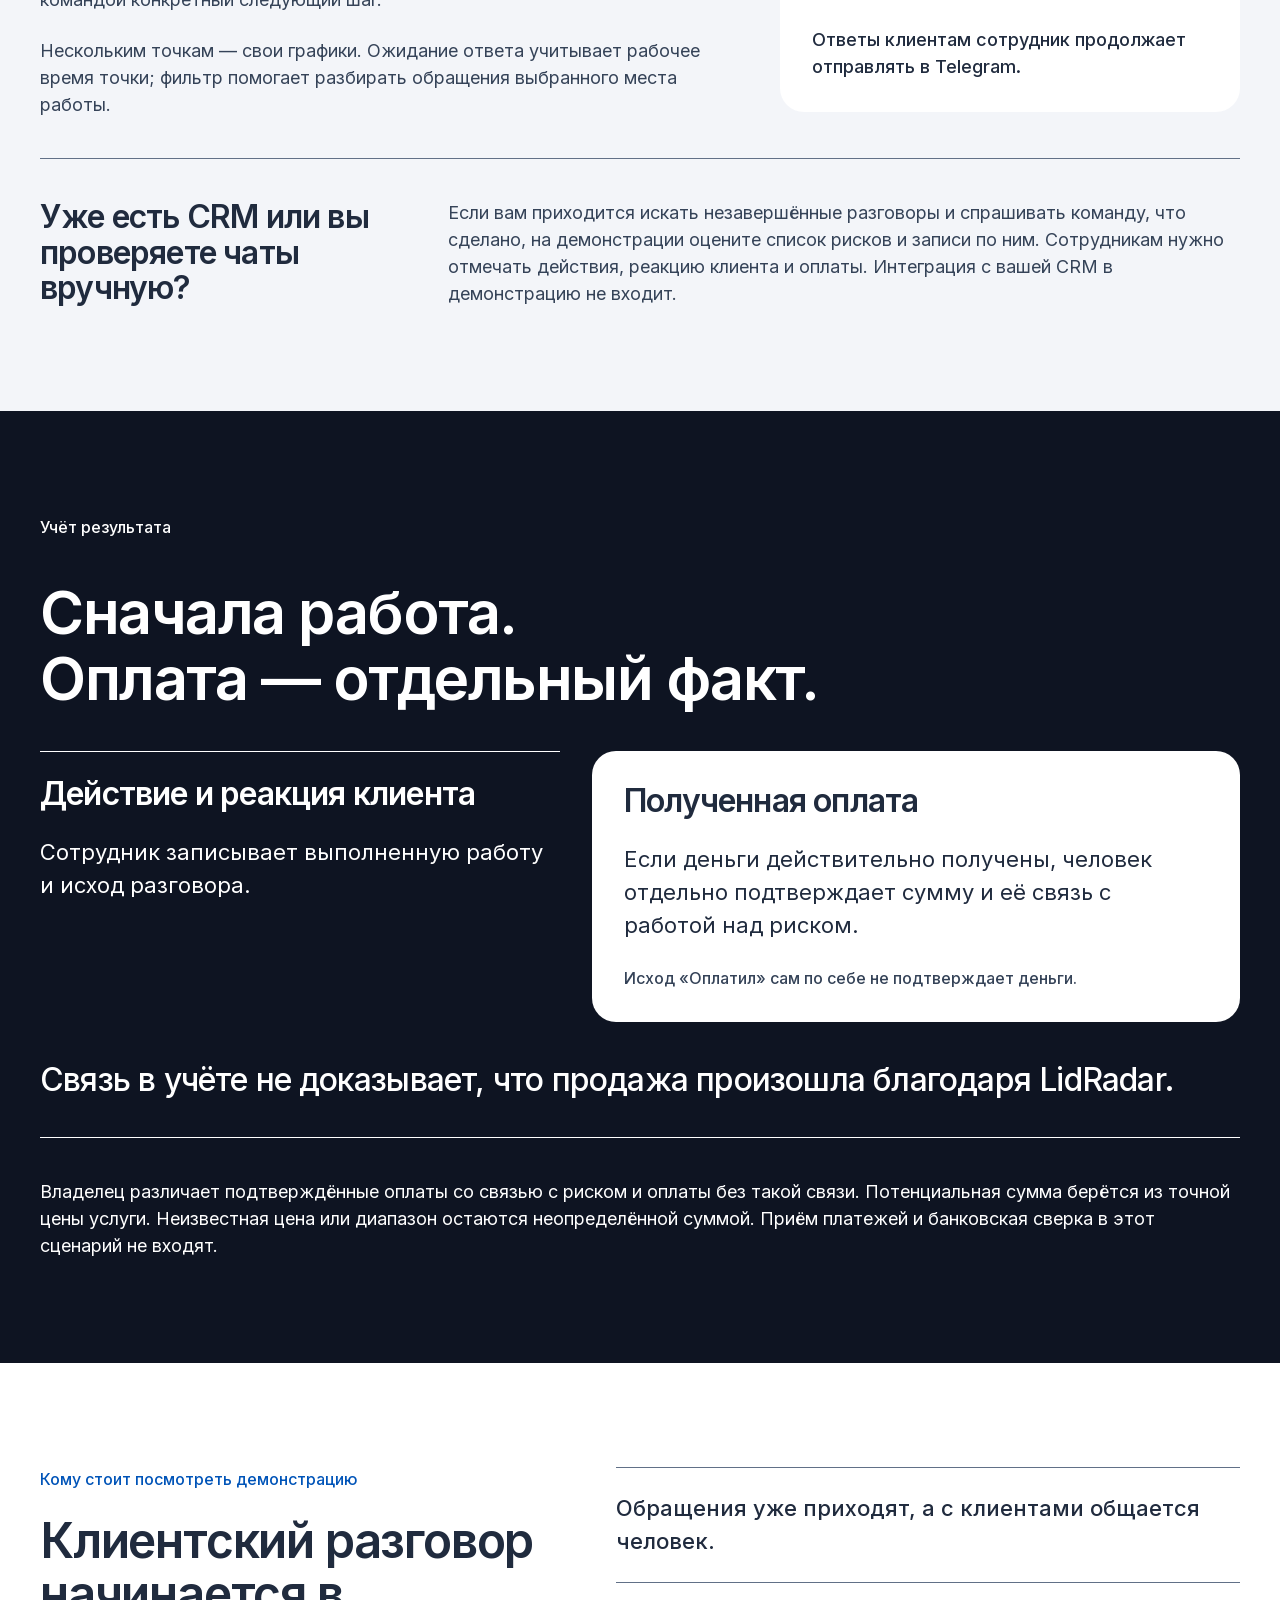
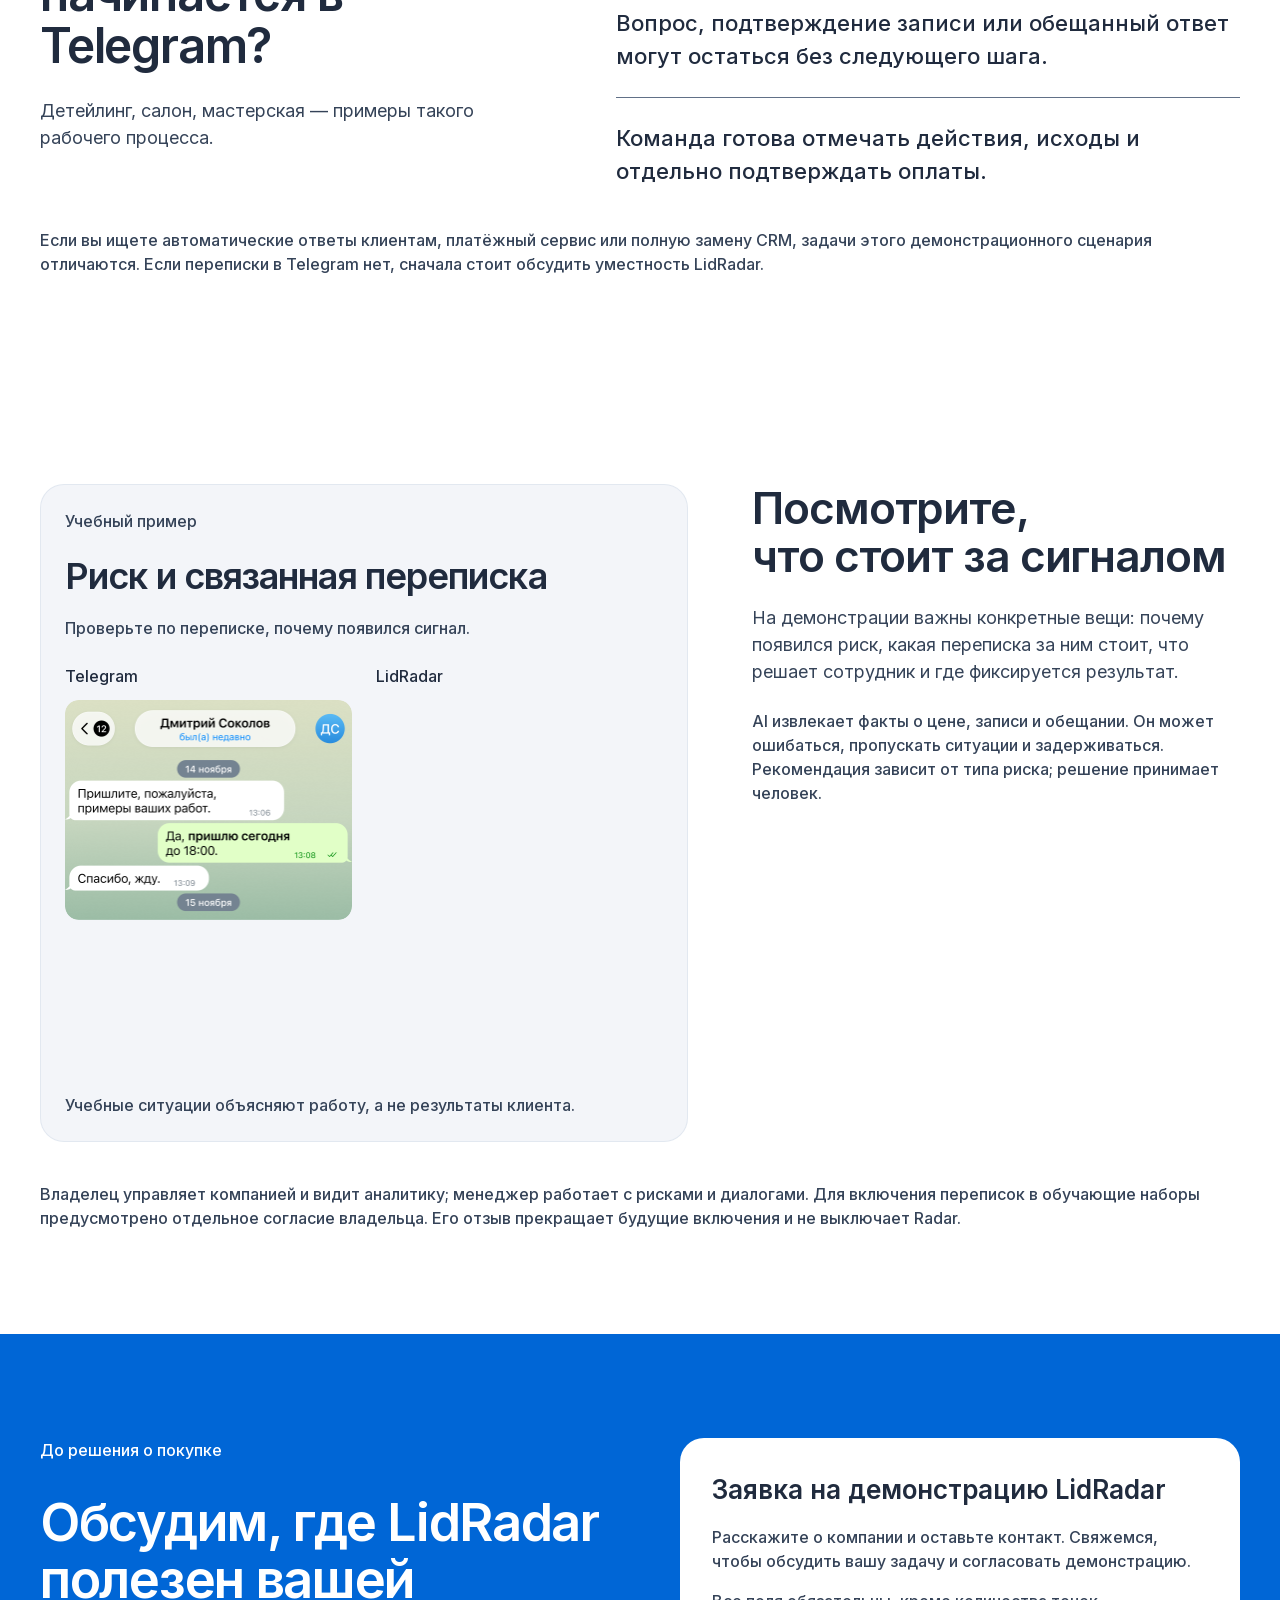
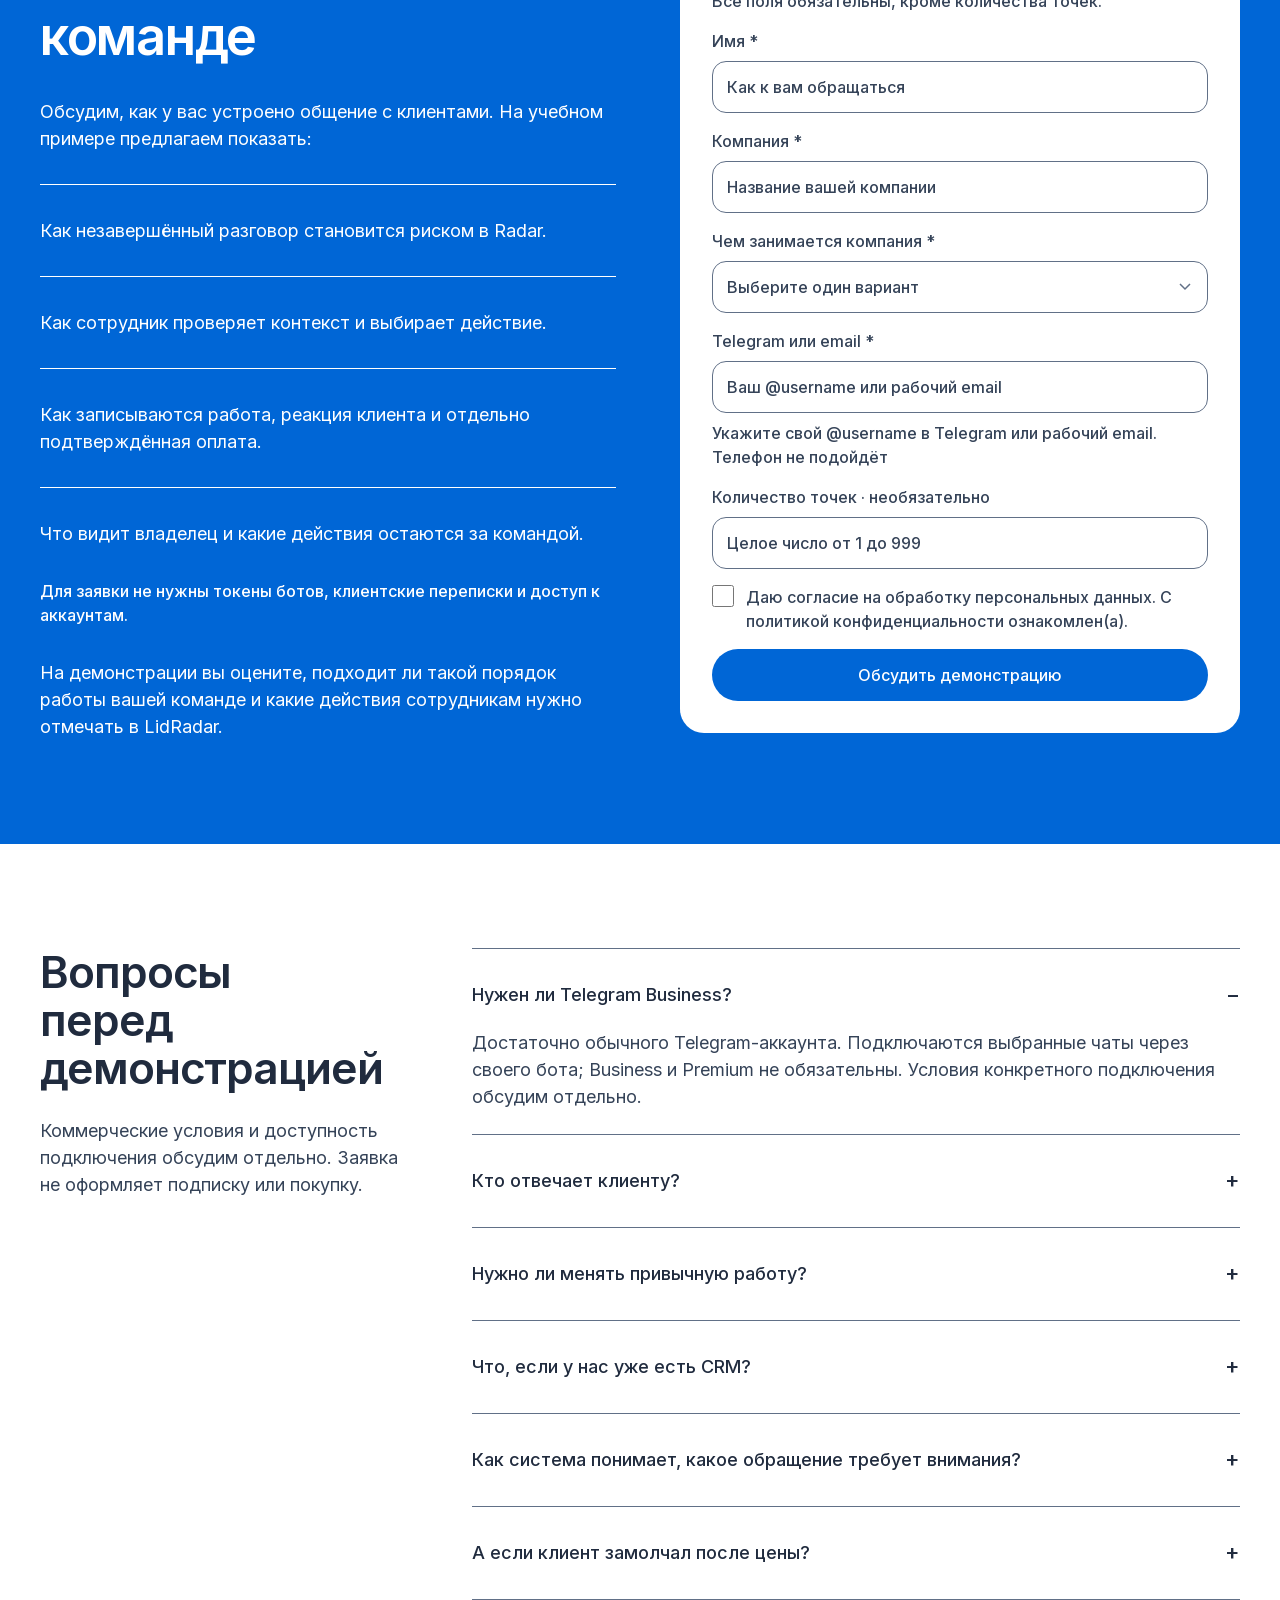
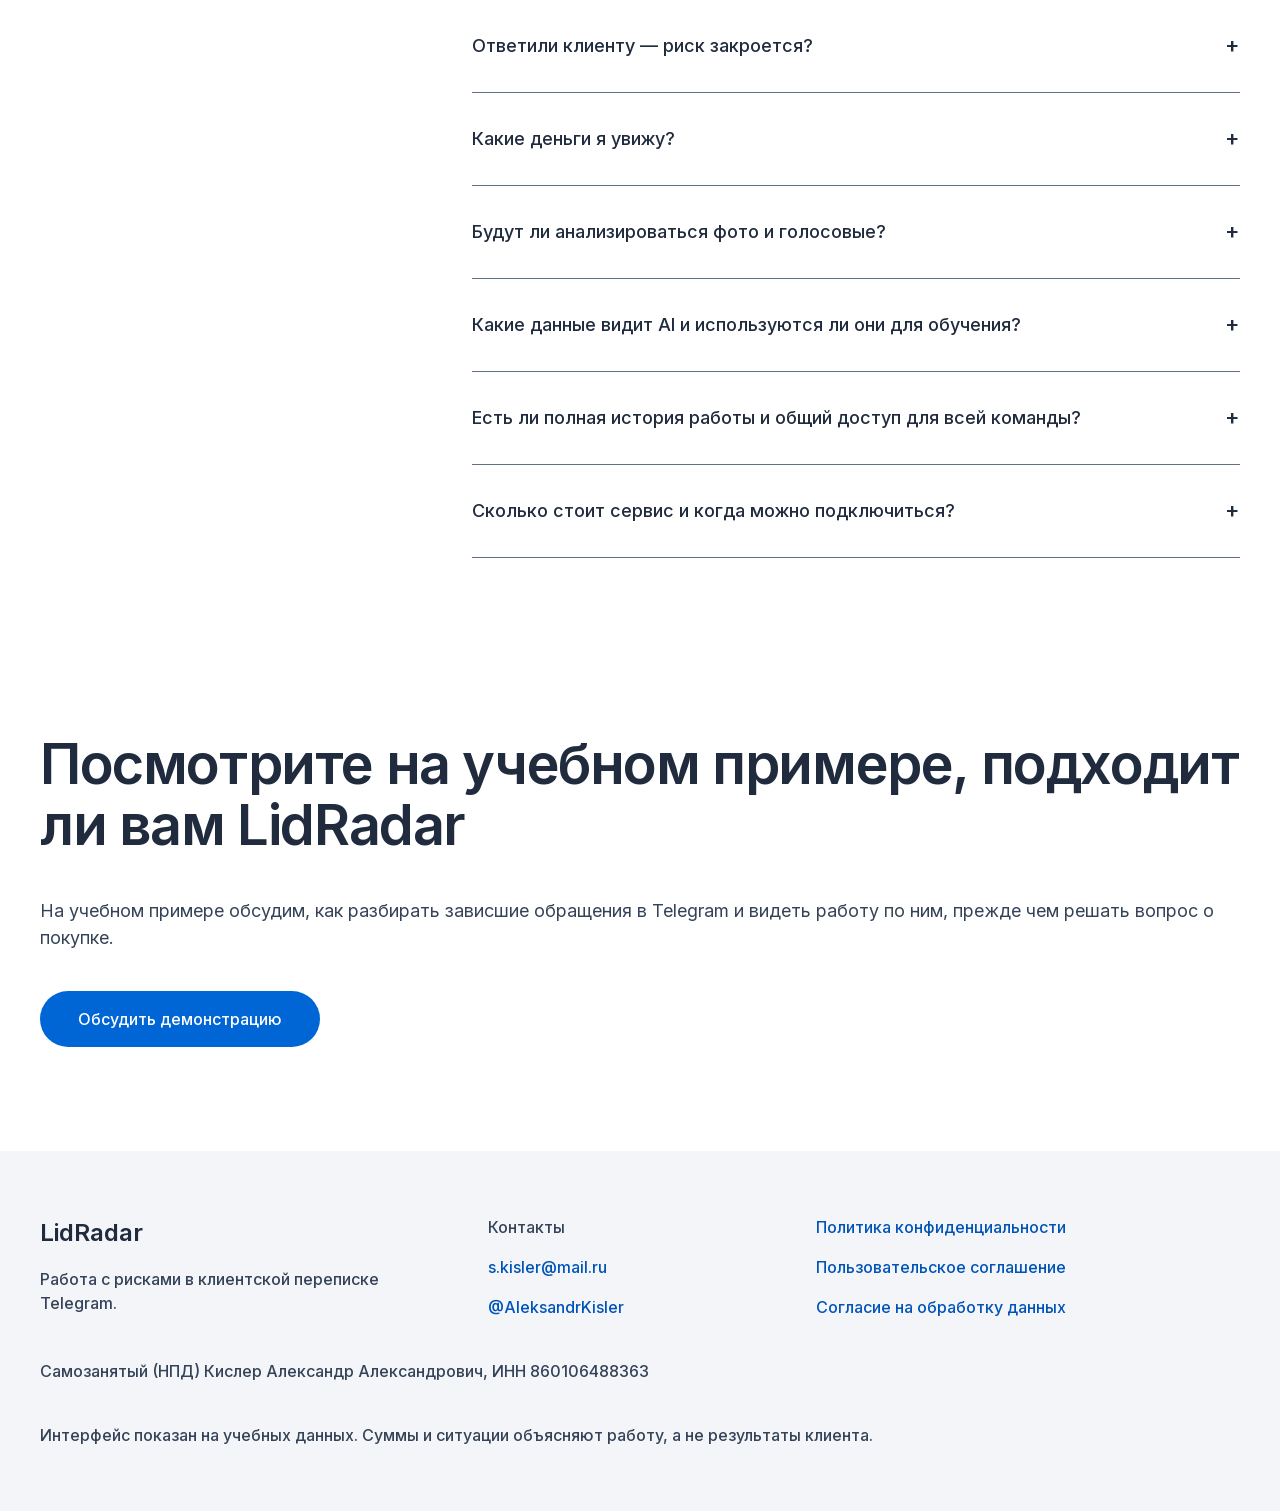
==== commit af9ef7cc: "feat(landing): implement approved R8 responsive design" ====
--- a/index.html
+++ b/index.html
@@ -1,866 +1,932 @@
 <!doctype html>
 <html lang="ru">
-<head>
-  <meta charset="utf-8">
-  <meta name="viewport" content="width=device-width, initial-scale=1">
-  <title>LidRadar — радар упущенной выручки в переписках с клиентами</title>
-  <meta name="description" content="LidRadar следит за перепиской в Telegram, показывает сделки, которые вот-вот сорвутся, и считает деньги, которые удалось вернуть. Для автосервисов, детейлинга и салонов. Бесплатный закрытый бета-тест стартует 6 ноября, публичный релиз 15 января 2027.">
-  <meta name="theme-color" content="#5640d8">
-  <meta property="og:type" content="website">
-  <meta property="og:url" content="https://lid-radar.online/">
-  <link rel="canonical" href="https://lid-radar.online/">
-  <meta property="og:title" content="Деньги не должны теряться молча">
-  <meta property="og:description" content="Радар упущенной выручки для бизнеса, который продаёт через мессенджер. Бета-тест стартует 6 ноября и бесплатный, публичный релиз 15 января 2027.">
-  <link rel="icon" href="data:image/svg+xml,%3Csvg xmlns='http://www.w3.org/2000/svg' viewBox='0 0 24 24'%3E%3Ccircle cx='12' cy='12' r='11' fill='%230e1422'/%3E%3Ccircle cx='12' cy='12' r='7' fill='none' stroke='%23cbbeff' stroke-width='1.5'/%3E%3Cpath d='M12 12 18 6' stroke='%23cbbeff' stroke-width='2' stroke-linecap='round'/%3E%3C/svg%3E">
+  <head>
+    <meta charset="utf-8" />
+    <meta name="viewport" content="width=device-width, initial-scale=1" />
+    <title>LidRadar — клиент ждёт ответа</title>
+    <meta
+      name="description"
+      content="LidRadar выделяет разговоры в подключённых чатах Telegram, которым нужно внимание. Сотрудник проверяет сигнал; владелец видит записанную работу и подтверждённые оплаты."
+    />
+    <meta property="og:type" content="website" />
+    <meta property="og:url" content="https://lid-radar.online/" />
+    <link rel="canonical" href="https://lid-radar.online/" />
+    <meta
+      property="og:title"
+      content="Клиент ждёт ответа. Верните разговор в работу."
+    />
+    <meta
+      property="og:description"
+      content="Обсудите демонстрацию LidRadar для сервисного бизнеса на учебном примере."
+    />
+    <meta name="theme-color" content="#0066d6" />
+    <link
+      rel="icon"
+      href="data:image/svg+xml,%3Csvg xmlns=%27http://www.w3.org/2000/svg%27 viewBox=%270 0 32 32%27%3E%3Ccircle cx=%2716%27 cy=%2716%27 r=%2712%27 fill=%27none%27 stroke=%27%230066d6%27 stroke-width=%272%27/%3E%3Cpath d=%27M16 16 28 4%27 stroke=%27%230066d6%27 stroke-width=%272%27/%3E%3C/svg%3E"
+      type="image/svg+xml"
+    />
+    <link
+      rel="preload"
+      href="assets/fonts/InterVariable.woff2"
+      as="font"
+      type="font/woff2"
+      crossorigin
+    />
+    <link rel="stylesheet" href="assets/styles.css" />
+  </head>
+  <body>
+    <a class="skip-link" href="#main">К содержанию</a>
+    <header class="header" id="appbar">
+      <div class="nav-shell">
+        <a class="brand" href="#" aria-label="LidRadar — начало"
+          ><img
+            src="assets/img/landing-r8/logo.svg"
+            width="28"
+            height="28"
+            alt=""
+          />LidRadar</a
+        >
+        <nav class="desktop-nav" aria-label="Основная навигация">
+          <a href="#how">Как работает</a
+          ><a href="#benefit">Для команды и владельца</a
+          ><a href="#results">Учёт результата</a><a href="#faq">Вопросы</a>
+        </nav>
+        <div class="nav-actions">
+          <button
+            class="btn btn-secondary menu-toggle"
+            id="menu-toggle"
+            type="button"
+            aria-expanded="false"
+            aria-controls="mobile-nav"
+          >
+            Меню
+          </button>
+          <a class="btn nav-cta" href="#demo">Обсудить демонстрацию</a>
+        </div>
+        <nav id="mobile-nav" class="mobile-nav" aria-label="Меню" hidden>
+          <p class="menu-brand">LidRadar</p>
+          <button class="btn btn-secondary menu-close" id="menu-close" type="button">
+            Закрыть меню
+          </button>
+          <a href="#how">Как работает</a
+          ><a href="#benefit">Для команды и владельца</a
+          ><a href="#results">Учёт результата</a><a href="#faq">Вопросы</a
+          ><a class="btn" href="#demo">Обсудить демонстрацию</a>
+        </nav>
+      </div>
+    </header>
+    <main id="main" tabindex="-1">
+      <section class="hero" aria-label="LidRadar для сервисного бизнеса">
+        <div class="hero-grid">
+          <div class="hero-copy">
+            <p class="eyebrow">LIDRADAR ДЛЯ СЕРВИСНОГО БИЗНЕСА</p>
+            <h1>Клиент ждёт<br /><span>ответа.</span></h1>
+            <p class="hero-accent">Верните разговор в работу.</p>
+            <p class="hero-body">
+              LidRadar выделяет разговоры в подключённых чатах Telegram, которым
+              нужно внимание. Сотрудник проверяет сигнал и сам связывается с
+              клиентом. Вы видите записанную работу и подтверждённые оплаты.
+            </p>
+            <div class="hero-actions">
+              <a class="btn" href="#demo">Обсудить демонстрацию</a
+              ><a class="btn btn-secondary hero-secondary" href="#how"
+                >Как работает LidRadar</a
+              >
+            </div>
+          </div>
+          <div class="hero-example">
+            <figure class="slideshow" id="hero-slideshow">
+              <div aria-hidden="true">
+                <p class="scene-title" id="scene-title">
+                  Клиент интересуется услугой
+                </p>
+                <div class="phone-stack">
+                  <img
+                    class="phone-scene"
+                    src="assets/img/landing-r8/phone-scene-1@2x.png"
+                    width="872"
+                    height="1782"
+                    alt=""
+                    fetchpriority="high"
+                    decoding="async"
+                  /><img
+                    class="phone-scene"
+                    src="assets/img/landing-r8/phone-scene-2@2x.png"
+                    width="872"
+                    height="1782"
+                    alt=""
+                    hidden
+                    loading="eager"
+                    decoding="async"
+                  /><img
+                    class="phone-scene"
+                    src="assets/img/landing-r8/phone-scene-3@2x.png"
+                    width="872"
+                    height="1782"
+                    alt=""
+                    hidden
+                    loading="eager"
+                    decoding="async"
+                  /><img
+                    class="phone-scene"
+                    src="assets/img/landing-r8/phone-scene-4@2x.png"
+                    width="872"
+                    height="1782"
+                    alt=""
+                    hidden
+                    loading="eager"
+                    decoding="async"
+                  /><img
+                    class="phone-scene"
+                    src="assets/img/landing-r8/phone-scene-5@2x.png"
+                    width="872"
+                    height="1782"
+                    alt=""
+                    hidden
+                    loading="eager"
+                    decoding="async"
+                  />
+                </div>
+                <p class="scene-caption" id="scene-caption">
+                  Учебный диалог · данные вымышлены.
+                </p>
+              </div>
+              <figcaption class="sr-only">
+                Учебный сценарий, данные вымышлены. Клиент интересуется услугой.
+                Учебный диалог · данные вымышлены. Обращение и потенциал сделки.
+                Учебная сумма услуги из каталога. Примеры обещали вчера. Вчера
+                обещали прислать примеры. Сегодня их ещё нет. LidRadar
+                показывает риск. AI может ошибаться. Сигнал проверяет сотрудник.
+                Приходит сводка в Telegram. Учебный пример. Для риска выбран
+                режим ежедневной сводки.
+              </figcaption>
+            </figure>
+            <a class="btn btn-secondary mobile-secondary" href="#how"
+              >Как работает LidRadar</a
+            >
+          </div>
+        </div>
+      </section>
+      <section
+        tabindex="-1"
+        id="problem"
+        class="section"
+        aria-labelledby="problem-title"
+      >
+        <div class="container stack">
+          <div class="problem-heading">
+            <h2 id="problem-title" class="">
+              Обращение уже есть.<br />Важно продолжить разговор.
+            </h2>
+            <p>
+              Если следующий шаг остаётся в памяти сотрудника, владельцу
+              приходится возвращаться к чатам и уточнять, что сделано.
+            </p>
+          </div>
+          <div class="problem-grid">
+            <article class="problem-card primary-card">
+              <p class="small medium">Ответ</p>
+              <h3>Клиент ждёт ответа</h3>
+              <p>
+                Проверьте, кому не ответили за установленный срок. Учитываются
+                рабочие часы точки.
+              </p>
+              <hr />
+              <p class="small medium">
+                Риск «Нет ответа клиенту» работает без AI.
+              </p>
+            </article>
+            <article class="problem-card">
+              <p class="small medium">Запись</p>
+              <h3>Запись не подтверждена</h3>
+              <p>
+                Проверьте разговор, в котором клиент выразил желание записаться,
+                а подтверждения ещё нет.
+              </p>
+              <hr />
+              <p class="small medium">
+                AI извлекает факты из текста. Сигнал проверяет сотрудник.
+              </p>
+            </article>
+            <article class="problem-card">
+              <p class="small medium">Обещание</p>
+              <h3>Обещание не выполнено</h3>
+              <p>
+                Вернитесь к договорённости: выполнить обещанное или сообщить
+                новый срок должен сотрудник.
+              </p>
+              <hr />
+              <p class="small medium">
+                Возможны ошибки, пропуски и задержки AI — проверяйте переписку.
+              </p>
+            </article>
+          </div>
+        </div>
+      </section>
 
-  <link rel="preconnect" href="https://fonts.googleapis.com">
-  <link rel="preconnect" href="https://fonts.gstatic.com" crossorigin>
-  <link rel="stylesheet" href="https://fonts.googleapis.com/css2?family=Roboto+Flex:opsz,wdth,wght@8..144,25..151,100..1000&amp;display=swap">
-  <link rel="stylesheet" href="https://fonts.googleapis.com/css2?family=Material+Symbols+Rounded:opsz,wght,FILL,GRAD@24,400,0..1,0&amp;icon_names=admin_panel_settings,alarm,arrow_downward,assignment_late,bedtime,block,chat,check,check_circle,comments_disabled,dashboard,database,edit_note,error,event,event_available,expand_more,fact_check,forum,group,history,image,key,lock,mark_chat_unread,menu,notifications_active,payments,psychology,radar,request_quote,rule,savings,schedule,send,shield_lock,storefront,support_agent,sync,tune,verified_user,visibility&amp;display=block">
-  <link rel="stylesheet" href="assets/styles.css?v=20261105">
-</head>
-<body id="top">
-  <a class="skip" href="#main">К содержимому</a>
-
-  <header class="appbar" id="appbar">
-    <div class="appbar__in">
-      <a class="brand" href="#top" aria-label="LidRadar, в начало страницы">
-        <svg class="brand__mark" width="30" height="30" viewBox="0 0 24 24" aria-hidden="true">
-          <circle cx="12" cy="12" r="10" fill="none" stroke="currentColor" stroke-width="1.6"/>
-          <circle cx="12" cy="12" r="5.5" fill="none" stroke="currentColor" stroke-width="1.6"/>
-          <path d="M12 12 19 5.5" stroke="currentColor" stroke-width="1.8" stroke-linecap="round"/>
-          <circle cx="12" cy="12" r="1.7" fill="currentColor"/>
-        </svg>
-        <span>LidRadar</span>
-      </a>
-      <nav class="appbar__nav" aria-label="Разделы страницы">
-        <a href="#how">Как это работает</a>
-        <a href="#signals">Сигналы</a>
-        <a href="#money">Деньги</a>
-        <a href="#security">Безопасность</a>
-        <a href="#faq">Вопросы</a>
-      </nav>
-      <a class="btn btn--filled" href="#beta">Записаться</a>
-    </div>
-  </header>
-
-  <main id="main">
-
-    <!-- 1. Первый экран -->
-    <section class="hero" aria-labelledby="hero-title">
-      <div class="wrap hero__grid">
-        <div class="hero__copy">
-          <h1 class="display" id="hero-title">Деньги теряются в переписках. LidRadar их находит.</h1>
-          <p class="lead">LidRadar следит за перепиской с клиентами в Telegram и сообщает, где сделка вот-вот сорвётся, пока её ещё можно спасти. А потом показывает, сколько денег вы вернули.</p>
-          <ul class="ticks">
-            <li><span class="ms" aria-hidden="true">check_circle</span>Не отвечает клиентам вместо вас</li>
-            <li><span class="ms" aria-hidden="true">check_circle</span>Считает только рабочее время</li>
-            <li><span class="ms" aria-hidden="true">check_circle</span>Показывает только подтверждённые деньги</li>
-          </ul>
-          <div class="actions">
-            <a class="btn btn--filled btn--lg" href="#beta"><span class="ms" aria-hidden="true">edit_note</span><span>Записаться на бесплатный <span class="nowrap">бета-тест</span></span></a>
-            <a class="btn btn--outlined btn--lg" href="#how">Как это работает</a>
-          </div>
-          <div class="release" role="group" aria-label="Сроки запуска">
-            <div class="release__date" aria-hidden="true">
-              <span class="release__month">ноября</span>
-              <span class="release__day">6</span>
-            </div>
-            <div>
-              <p class="release__title">Старт <span class="nowrap">бета-теста</span>&nbsp;— <time class="nowrap" datetime="2026-11-06">6 ноября</time></p>
-              <p class="release__sub">Участие бесплатное. Публичный релиз&nbsp;— <time class="nowrap" datetime="2027-01-15">15 января 2027</time>. <span id="countdown"></span></p>
-            </div>
-          </div>
-          <p class="trust">Для автосервисов, детейлинга, салонов и других бизнесов услуг</p>
-        </div>
-
-        <div>
-          <div class="scope" role="img" aria-label="Иллюстрация: экран радара, на котором луч подсвечивает три сделки: нет ответа клиенту, клиент молчит после цены, возвращено 12 000 рублей. Демонстрационные данные.">
-            <div class="scope__disc" aria-hidden="true">
-              <div class="scope__grid"></div>
-              <div class="scope__sweep"></div>
-              <span class="blip" style="--x:75.4%; --y:32.2%; --c:#ff5a52; --t:1.22s"></span>
-              <span class="blip" style="--x:38%; --y:82.9%; --c:#f0a03c; --t:4.44s"></span>
-              <span class="blip" style="--x:28.3%; --y:37.5%; --c:#3ddc97; --t:6.67s"></span>
-              <span class="blip blip--dim" style="--x:65.2%; --y:58.8%"></span>
-              <span class="blip blip--dim" style="--x:10.1%; --y:64.5%"></span>
-              <span class="blip blip--dim" style="--x:55.1%; --y:35.9%"></span>
-              <span class="scope__core"></span>
-            </div>
-            <div class="scope__chip scope__chip--a" aria-hidden="true"><span class="dot"></span><span><b>Нет ответа клиенту</b>31 000 ₽, ждёт 60 мин</span></div>
-            <div class="scope__chip scope__chip--b" aria-hidden="true"><span class="dot"></span><span><b>Клиент молчит после цены</b>16 000 ₽</span></div>
-            <div class="scope__chip scope__chip--c" aria-hidden="true"><span class="dot"></span><span><b>Возвращено</b>12 000 ₽</span></div>
-          </div>
-          <p class="cap">Иллюстрация на демонстрационных данных</p>
-        </div>
-      </div>
-    </section>
-
-    <!-- 1а. Хронология проекта -->
-    <section class="section band" id="timeline" aria-labelledby="timeline-title">
-      <div class="wrap">
-        <div class="sec-head">
-          <h2 class="headline" id="timeline-title">Как мы идём к публичному релизу</h2>
-          <p class="lead">Закрытое боевое тестирование стартует 6 ноября, открытая регистрация и публичный релиз — 15 января 2027.</p>
-        </div>
-
-        <div class="tl__scroll" id="tl-scroll" tabindex="0" role="region" aria-label="Хронология проекта, прокручивается по горизонтали">
-          <ol class="tl" id="tl" role="list">
-            <li class="tl__axis" role="presentation" aria-hidden="true"></li>
-            <li class="tl__year tl__year--a" role="presentation" aria-hidden="true">2026</li>
-            <li class="tl__year tl__year--b" role="presentation" aria-hidden="true">2027</li>
-
-            <li class="tl__item tl__item--top is-done" role="listitem" style="--c:1" data-date="2026-06-02">
-              <div class="tl__label"><time class="tl__date" datetime="2026-06-02">2 июня<span class="sr-only"> 2026 года</span></time><p class="tl__text">Появилась идея</p></div>
-              <span class="tl__dot" aria-hidden="true"></span>
+      <section
+        tabindex="-1"
+        id="how"
+        class="section how"
+        aria-labelledby="how-title"
+      >
+        <div class="container stack">
+          <h2 id="how-title" class="">
+            Сигнал помогает выбрать<br />следующий шаг
+          </h2>
+          <ol class="steps">
+            <li class="stack step">
+              <p class="step-number">01</p>
+              <hr />
+              <h3>Настройте работу и подключите чаты</h3>
+              <p>
+                Укажите услуги, точки и графики работы. Подключите выбранные
+                чаты обычного Telegram-аккаунта через своего бота. Business и
+                Premium не обязательны.
+              </p>
             </li>
-            <li class="tl__item tl__item--bottom is-done" role="listitem" style="--c:2" data-date="2026-06-18">
-              <div class="tl__label"><time class="tl__date" datetime="2026-06-18">18 июня<span class="sr-only"> 2026 года</span></time><p class="tl__text">Определены границы MVP</p></div>
-              <span class="tl__dot" aria-hidden="true"></span>
+            <li class="stack step">
+              <p class="step-number">02</p>
+              <hr />
+              <h3>Разберите риск в Radar</h3>
+              <p>
+                Откройте ситуацию с контекстом переписки, услугой и этапом
+                сделки. Важность и фильтры помогают выбрать, с чего начать.
+                Рекомендация зависит от типа риска; действие выбирает сотрудник.
+              </p>
             </li>
-            <li class="tl__item tl__item--top is-done" role="listitem" style="--c:3" data-date="2026-08-06">
-              <div class="tl__label"><time class="tl__date" datetime="2026-08-06">6 августа<span class="sr-only"> 2026 года</span></time><p class="tl__text">R&amp;D и аудит идеи</p></div>
-              <span class="tl__dot" aria-hidden="true"></span>
-            </li>
-            <li class="tl__item tl__item--bottom is-done" role="listitem" style="--c:4" data-date="2026-08-09">
-              <div class="tl__label"><time class="tl__date" datetime="2026-08-09">9 августа<span class="sr-only"> 2026 года</span></time><p class="tl__text">Старт разработки</p></div>
-              <span class="tl__dot" aria-hidden="true"></span>
-            </li>
-            <li class="tl__item tl__item--top is-done" role="listitem" style="--c:5" data-date="2026-09-03">
-              <div class="tl__label"><time class="tl__date" datetime="2026-09-03">3 сентября<span class="sr-only"> 2026 года</span></time><p class="tl__text">Поиск рисков: первые успехи на тестовых данных</p></div>
-              <span class="tl__dot" aria-hidden="true"></span>
-            </li>
-            <li class="tl__item tl__item--bottom is-done" role="listitem" style="--c:6" data-date="2026-09-30">
-              <div class="tl__label"><time class="tl__date" datetime="2026-09-30">30 сентября<span class="sr-only"> 2026 года</span></time><p class="tl__text">Первые тесты интерфейса на тестовых данных</p></div>
-              <span class="tl__dot" aria-hidden="true"></span>
-            </li>
-            <li class="tl__item tl__item--top is-done" role="listitem" style="--c:7" data-date="2026-10-07">
-              <div class="tl__label"><time class="tl__date" datetime="2026-10-07">7 октября<span class="sr-only"> 2026 года</span></time><p class="tl__text">Проверка пользовательских сценариев</p></div>
-              <span class="tl__dot" aria-hidden="true"></span>
-            </li>
-            <li class="tl__item tl__item--bottom is-next" role="listitem" style="--c:8" data-date="2026-11-06">
-              <div class="tl__label"><time class="tl__date" datetime="2026-11-06">6 ноября<span class="sr-only"> 2026 года</span></time><p class="tl__text">Старт закрытого бета-теста</p></div>
-              <span class="tl__dot" aria-hidden="true"></span>
-            </li>
-            <li class="tl__item tl__item--top is-pending" role="listitem" style="--c:9" data-date="2027-01-14" data-pending>
-              <div class="tl__label"><time class="tl__date" datetime="2027-01-14">14 января 2027</time><p class="tl__text">Событие ожидает подтверждения</p></div>
-              <span class="tl__dot" aria-hidden="true"></span>
-            </li>
-            <li class="tl__item tl__item--bottom" role="listitem" style="--c:10" data-date="2027-01-15">
-              <div class="tl__label"><time class="tl__date" datetime="2027-01-15">15 января<span class="sr-only"> 2027 года</span></time><p class="tl__text">Релиз и открытая регистрация</p></div>
-              <span class="tl__dot" aria-hidden="true"></span>
+            <li class="stack step">
+              <p class="step-number">03</p>
+              <hr />
+              <h3>Свяжитесь и запишите работу</h3>
+              <p>
+                По активному риску сотрудник, например, звонит клиенту, затем
+                записывает выполненный звонок и реакцию клиента. Полученную
+                оплату подтверждают отдельно.
+              </p>
             </li>
           </ol>
-        </div>
-        <p class="small tl__hint">Прокрутите вбок, чтобы увидеть все этапы.</p>
+          <p class="small medium">
+            Письменный ответ бизнеса в Telegram может сам закрыть риск «Нет
+            ответа клиенту». После закрытия новые действия и исходы по нему
+            недоступны. Реальный ответ не нужно задерживать ради записей.
+          </p>
+          <p class="small medium">
+            Личные уведомления подключаются отдельно от источника переписки.
+            Каждый участник выбирает свои настройки; отключение уведомлений не
+            выключает Radar.
+          </p>
+        </div>
+      </section>
+
+      <section
+        tabindex="-1"
+        id="benefit"
+        class="section benefit"
+        aria-labelledby="benefit-title"
+      >
+        <div class="container stack">
+          <h2 id="benefit-title" class="">
+            Владельцу — обзор.<br />Команде — контекст.
+          </h2>
+          <div class="benefit-grid">
+            <div class="stack">
+              <h3 class="owner-title">
+                Видите, каким обращениям нужно внимание и что по ним сделано
+              </h3>
+              <p>
+                Начните с активных рисков, посмотрите записанную работу и
+                подтверждённые оплаты. По выбранной ситуации можно обсудить с
+                командой конкретный следующий шаг.
+              </p>
+              <p>
+                Нескольким точкам — свои графики. Ожидание ответа учитывает
+                рабочее время точки; фильтр помогает разбирать обращения
+                выбранного места работы.
+              </p>
+            </div>
+            <article class="white-card stack">
+              <h3>Сотруднику — контекст перед действием</h3>
+              <p>
+                В карточке собраны сведения о риске, переписке и сделке. Можно
+                отметить, что риск взят в работу, записать выполненное действие
+                и реакцию клиента.
+              </p>
+              <p class="medium ink">
+                Ответы клиентам сотрудник продолжает отправлять в Telegram.
+              </p>
+            </article>
+          </div>
+          <hr />
+          <div class="crm-grid">
+            <h3>Уже есть CRM или вы проверяете чаты вручную?</h3>
+            <p>
+              Если вам приходится искать незавершённые разговоры и спрашивать
+              команду, что сделано, на демонстрации оцените список рисков и
+              записи по ним. Сотрудникам нужно отмечать действия, реакцию
+              клиента и оплаты. Интеграция с вашей CRM в демонстрацию не входит.
+            </p>
+          </div>
+        </div>
+      </section>
+
+      <section
+        tabindex="-1"
+        id="results"
+        class="section results"
+        aria-labelledby="results-title"
+      >
+        <div class="container stack">
+          <p class="small medium">Учёт результата</p>
+          <h2 id="results-title" class="">
+            Сначала работа.<br />Оплата — отдельный факт.
+          </h2>
+          <div class="results-grid">
+            <div class="stack result-work">
+              <hr />
+              <h3>Действие и реакция клиента</h3>
+              <p class="large">
+                Сотрудник записывает выполненную работу и исход разговора.
+              </p>
+            </div>
+            <div class="white-card stack">
+              <h3>Полученная оплата</h3>
+              <p class="large">
+                Если деньги действительно получены, человек отдельно
+                подтверждает сумму и её связь с работой над риском.
+              </p>
+              <p class="small medium">
+                Исход «Оплатил» сам по себе не подтверждает деньги.
+              </p>
+            </div>
+          </div>
+          <p class="result-note">
+            Связь в учёте не доказывает, что продажа произошла благодаря
+            LidRadar.
+          </p>
+          <hr />
+          <p>
+            Владелец различает подтверждённые оплаты со связью с риском и оплаты
+            без такой связи. Потенциальная сумма берётся из точной цены услуги.
+            Неизвестная цена или диапазон остаются неопределённой суммой. Приём
+            платежей и банковская сверка в этот сценарий не входят.
+          </p>
+        </div>
+      </section>
+
+      <section
+        tabindex="-1"
+        id="fit"
+        class="section"
+        aria-labelledby="fit-title"
+      >
+        <div class="container stack">
+          <div class="fit-grid">
+            <div class="stack">
+              <p class="small medium link-color">
+                Кому стоит посмотреть демонстрацию
+              </p>
+              <h2 id="fit-title" class="">
+                Клиентский разговор начинается в Telegram?
+              </h2>
+              <p>
+                Детейлинг, салон, мастерская — примеры такого рабочего процесса.
+              </p>
+            </div>
+            <ul class="fit-list">
+              <li>Обращения уже приходят, а с клиентами общается человек.</li>
+              <li>
+                Вопрос, подтверждение записи или обещанный ответ могут остаться
+                без следующего шага.
+              </li>
+              <li>
+                Команда готова отмечать действия, исходы и отдельно подтверждать
+                оплаты.
+              </li>
+            </ul>
+          </div>
+          <p class="small medium">
+            Если вы ищете автоматические ответы клиентам, платёжный сервис или
+            полную замену CRM, задачи этого демонстрационного сценария
+            отличаются. Если переписки в Telegram нет, сначала стоит обсудить
+            уместность LidRadar.
+          </p>
+        </div>
+      </section>
+
+      <section
+        tabindex="-1"
+        id="trust"
+        class="section"
+        aria-labelledby="trust-title"
+      >
+        <div class="container stack">
+          <div class="trust-grid">
+            <div class="trust-material stack">
+              <p class="small medium">Учебный пример</p>
+              <h3>Риск и связанная переписка</h3>
+              <p class="small medium">
+                Проверьте по переписке, почему появился сигнал.
+              </p>
+              <div class="trust-images">
+                <figure>
+                  <figcaption class="small medium">Telegram</figcaption>
+                  <picture
+                    ><source
+                      media="(max-width: 599px)"
+                      srcset="
+                        assets/img/landing-r8/trust-mobile-telegram@2x.png
+                      " />
+                    <source
+                      media="(max-width: 1199px)"
+                      srcset="
+                        assets/img/landing-r8/trust-tablet-telegram@2x.png
+                      " />
+                    <img
+                      src="assets/img/landing-r8/trust-desktop-telegram@2x.png"
+                      alt="Учебный диалог: Дмитрий просит примеры работ, сотрудник обещает прислать их до 18:00 14 ноября; наступило 15 ноября."
+                      width="288"
+                      height="220"
+                      loading="lazy"
+                      decoding="async"
+                  /></picture>
+                </figure>
+                <figure>
+                  <figcaption class="small medium">LidRadar</figcaption>
+                  <picture
+                    ><source
+                      media="(max-width: 599px)"
+                      srcset="assets/img/landing-r8/trust-mobile-risk@2x.png" />
+                    <source
+                      media="(max-width: 1199px)"
+                      srcset="assets/img/landing-r8/trust-tablet-risk@2x.png" />
+                    <img
+                      src="assets/img/landing-r8/trust-desktop-risk@2x.png"
+                      alt="Учебный риск: обещание не выполнено, Дмитрий Соколов, полировка кузова. Примеры обещали вчера. Потенциал сделки — 12 000 ₽."
+                      width="288"
+                      height="370"
+                      loading="lazy"
+                      decoding="async"
+                  /></picture>
+                </figure>
+              </div>
+              <p class="small medium">
+                Учебные ситуации объясняют работу, а не результаты клиента.
+              </p>
+            </div>
+            <div class="stack trust-copy">
+              <h2 id="trust-title" class="">
+                Посмотрите,<br />что стоит за сигналом
+              </h2>
+              <p>
+                На демонстрации важны конкретные вещи: почему появился риск,
+                какая переписка за ним стоит, что решает сотрудник и где
+                фиксируется результат.
+              </p>
+              <p class="small medium">
+                AI извлекает факты о цене, записи и обещании. Он может
+                ошибаться, пропускать ситуации и задерживаться. Рекомендация
+                зависит от типа риска; решение принимает человек.
+              </p>
+            </div>
+          </div>
+          <p class="small medium">
+            Владелец управляет компанией и видит аналитику; менеджер работает с
+            рисками и диалогами. Для включения переписок в обучающие наборы
+            предусмотрено отдельное согласие владельца. Его отзыв прекращает
+            будущие включения и не выключает Radar.
+          </p>
+        </div>
+      </section>
+
+      <section
+        tabindex="-1"
+        id="demo"
+        class="section demo"
+        aria-labelledby="demo-title"
+      >
+        <div class="container stack">
+          <div class="demo-grid">
+            <div class="stack demo-copy">
+              <p class="small medium">До решения о покупке</p>
+              <h2 id="demo-title" class="">
+                Обсудим, где LidRadar полезен вашей команде
+              </h2>
+              <p>
+                Обсудим, как у вас устроено общение с клиентами. На учебном
+                примере предлагаем показать:
+              </p>
+              <ul class="demo-list">
+                <li>Как незавершённый разговор становится риском в Radar.</li>
+                <li>Как сотрудник проверяет контекст и выбирает действие.</li>
+                <li>
+                  Как записываются работа, реакция клиента и отдельно
+                  подтверждённая оплата.
+                </li>
+                <li>
+                  Что видит владелец и какие действия остаются за командой.
+                </li>
+              </ul>
+              <p class="small medium">
+                Для заявки не нужны токены ботов, клиентские переписки и доступ
+                к аккаунтам.
+              </p>
+              <p>
+                На демонстрации вы оцените, подходит ли такой порядок работы
+                вашей команде и какие действия сотрудникам нужно отмечать в
+                LidRadar.
+              </p>
+            </div>
+            <div class="form-card stack">
+              <div id="form-head" class="stack form-head">
+                <h3>Заявка на демонстрацию LidRadar</h3>
+                <p class="small medium">
+                  Расскажите о компании и оставьте контакт. Свяжемся, чтобы
+                  обсудить вашу задачу и согласовать демонстрацию.
+                </p>
+                <p class="small medium">
+                  Все поля обязательны, кроме количества точек.
+                </p>
+              </div>
+              <form id="beta-form" class="stack" novalidate>
+                <div class="field">
+                  <label for="f-name">Имя *</label
+                  ><input
+                    id="f-name"
+                    name="name"
+                    placeholder="Как к вам обращаться"
+                    autocomplete="given-name"
+                    maxlength="60"
+                    required
+                    aria-describedby="e-name"
+                  />
+                  <p class="field-error" id="e-name" role="alert"></p>
+                </div>
+                <div class="field">
+                  <label for="f-company">Компания *</label
+                  ><input
+                    id="f-company"
+                    name="company"
+                    placeholder="Название вашей компании"
+                    autocomplete="organization"
+                    maxlength="100"
+                    required
+                    aria-describedby="e-company"
+                  />
+                  <p class="field-error" id="e-company" role="alert"></p>
+                </div>
+                <div class="field">
+                  <label for="f-business">Чем занимается компания *</label
+                  ><select
+                    id="f-business"
+                    name="business"
+                    required
+                    aria-describedby="e-business"
+                  >
+                    <option value="">Выберите один вариант</option>
+                    <option>Автосервис</option>
+                    <option>Детейлинг</option>
+                    <option>Салон красоты</option>
+                    <option>Другое</option>
+                  </select>
+                  <p class="field-error" id="e-business" role="alert"></p>
+                </div>
+                <div class="field">
+                  <label for="f-contact">Telegram или email *</label
+                  ><input
+                    id="f-contact"
+                    name="contact"
+                    placeholder="Ваш @username или рабочий email"
+                    autocomplete="email"
+                    maxlength="254"
+                    required
+                    aria-describedby="h-contact e-contact"
+                  />
+                  <p id="h-contact" class="field-hint">
+                    Укажите свой @username в Telegram или рабочий email. Телефон
+                    не подойдёт
+                  </p>
+                  <p class="field-error" id="e-contact" role="alert"></p>
+                </div>
+                <div class="field">
+                  <label for="f-locations"
+                    >Количество точек · необязательно</label
+                  ><input
+                    id="f-locations"
+                    name="locations"
+                    placeholder="Целое число от 1 до 999"
+                    type="number"
+                    inputmode="numeric"
+                    min="1"
+                    max="999"
+                    step="1"
+                    aria-describedby="e-locations"
+                  />
+                  <p class="field-error" id="e-locations" role="alert"></p>
+                </div>
+                <div class="honeypot" aria-hidden="true">
+                  <label for="website">Website</label
+                  ><input
+                    id="website"
+                    name="website"
+                    tabindex="-1"
+                    autocomplete="off"
+                  />
+                </div>
+                <label class="consent" id="consent-label"
+                  ><input
+                    type="checkbox"
+                    id="f-consent"
+                    name="consent"
+                    required
+                    aria-describedby="e-consent"
+                  /><span
+                    >Даю
+                    <a href="/legal/consent.html" target="_blank" rel="noopener"
+                      >согласие на обработку персональных данных</a
+                    >. С
+                    <a href="/legal/privacy.html" target="_blank" rel="noopener"
+                      >политикой конфиденциальности</a
+                    >
+                    ознакомлен(а).</span
+                  ></label
+                >
+                <p class="field-error" id="e-consent" role="alert"></p>
+                <p
+                  class="form-error"
+                  id="form-error"
+                  role="alert"
+                  tabindex="-1"
+                  hidden
+                >
+                  Не удалось подтвердить отправку заявки. Проверьте соединение и
+                  попробуйте ещё раз. Также можно написать на
+                  <a href="mailto:s.kisler@mail.ru">s.kisler@mail.ru</a> или в
+                  Telegram
+                  <a href="https://t.me/AleksandrKisler">@AleksandrKisler</a>.
+                </p>
+                <button class="btn" id="submit-btn" type="submit">
+                  <span id="submit-label">Обсудить демонстрацию</span>
+                </button>
+                <p class="sr-only" id="submit-status" role="status"></p>
+              </form>
+              <div
+                id="form-done"
+                class="stack"
+                tabindex="-1"
+                role="status"
+                hidden
+              >
+                <h3>Заявка на демонстрацию отправлена</h3>
+                <p id="done-text">
+                  Спасибо! Свяжемся с вами по указанному контакту, чтобы
+                  обсудить задачу и согласовать демонстрацию.
+                </p>
+              </div>
+            </div>
+          </div>
+        </div>
+      </section>
+
+      <section
+        tabindex="-1"
+        id="faq"
+        class="section"
+        aria-labelledby="faq-title"
+      >
+        <div class="container stack">
+          <div class="faq-grid">
+            <div class="stack">
+              <h2 id="faq-title" class="">Вопросы<br />перед демонстрацией</h2>
+              <p>
+                Коммерческие условия и доступность подключения обсудим отдельно.
+                Заявка не оформляет подписку или покупку.
+              </p>
+            </div>
+            <div class="faq-items">
+              <details class="faq-item" open>
+                <summary>
+                  Нужен ли Telegram Business?<span
+                    class="faq-icon"
+                    aria-hidden="true"
+                  ></span>
+                </summary>
+                <p>
+                  Достаточно обычного Telegram-аккаунта. Подключаются выбранные
+                  чаты через своего бота; Business и Premium не обязательны.
+                  Условия конкретного подключения обсудим отдельно.
+                </p>
+              </details>
+              <details class="faq-item">
+                <summary>
+                  Кто отвечает клиенту?<span
+                    class="faq-icon"
+                    aria-hidden="true"
+                  ></span>
+                </summary>
+                <p>
+                  Ваш сотрудник в Telegram или другом выбранном вами способе
+                  связи. LidRadar помогает разобрать риск и записать работу;
+                  сообщения клиентам от вашего имени он не отправляет.
+                </p>
+              </details>
+              <details class="faq-item">
+                <summary>
+                  Нужно ли менять привычную работу?<span
+                    class="faq-icon"
+                    aria-hidden="true"
+                  ></span>
+                </summary>
+                <p>
+                  Ответы остаются в Telegram. Для работы с рисками сотрудник
+                  также использует LidRadar: отмечает выполненные действия,
+                  реакцию клиента и отдельно подтверждает оплату. Эти записи
+                  нужны для обзора владельца.
+                </p>
+              </details>
+              <details class="faq-item">
+                <summary>
+                  Что, если у нас уже есть CRM?<span
+                    class="faq-icon"
+                    aria-hidden="true"
+                  ></span>
+                </summary>
+                <p>
+                  На демонстрации оцените отдельную задачу: как замечать
+                  незавершённые разговоры в Telegram и видеть работу по ним.
+                  Интеграция с вашей CRM и перенос базы этим предложением не
+                  обещаются.
+                </p>
+              </details>
+              <details class="faq-item">
+                <summary>
+                  Как система понимает, какое обращение требует внимания?<span
+                    class="faq-icon"
+                    aria-hidden="true"
+                  ></span>
+                </summary>
+                <p>
+                  Учитываются услуги из каталога, рабочий график и факты из
+                  переписки. Для части ситуаций факты извлекает AI, который
+                  может ошибаться и пропускать их. Риск «Нет ответа клиенту»
+                  работает без AI. Сотрудник проверяет сигнал по разговору.
+                </p>
+              </details>
+              <details class="faq-item">
+                <summary>
+                  А если клиент замолчал после цены?<span
+                    class="faq-icon"
+                    aria-hidden="true"
+                  ></span>
+                </summary>
+                <p>
+                  Такой тип риска предусмотрен, как и пауза после намерения
+                  подумать или незавершённая договорённость. Это повод проверить
+                  разговор и решить, уместно ли связаться снова. Решение
+                  принимает человек.
+                </p>
+              </details>
+              <details class="faq-item">
+                <summary>
+                  Ответили клиенту — риск закроется?<span
+                    class="faq-icon"
+                    aria-hidden="true"
+                  ></span>
+                </summary>
+                <p>
+                  Риск «Нет ответа клиенту» закрывается после ответа бизнеса. У
+                  других типов свои условия; например, приветствие само по себе
+                  не выполняет обещание прислать расчёт. Ложный сигнал можно
+                  оценить отдельно.
+                </p>
+              </details>
+              <details class="faq-item">
+                <summary>
+                  Какие деньги я увижу?<span
+                    class="faq-icon"
+                    aria-hidden="true"
+                  ></span>
+                </summary>
+                <p>
+                  Потенциальную сумму, когда известна точная цена услуги, и
+                  отдельно подтверждённые человеком оплаты. Связь оплаты с
+                  действием и исходом по риску отражает учёт; она не доказывает
+                  дополнительную продажу благодаря сервису.
+                </p>
+              </details>
+              <details class="faq-item">
+                <summary>
+                  Будут ли анализироваться фото и голосовые?<span
+                    class="faq-icon"
+                    aria-hidden="true"
+                  ></span>
+                </summary>
+                <p>
+                  Этот сценарий описывает анализ текста. Для просмотра вложений
+                  может потребоваться Telegram; анализ их содержимого в данном
+                  предложении не заявляется.
+                </p>
+              </details>
+              <details class="faq-item">
+                <summary>
+                  Какие данные видит AI и используются ли они для обучения?<span
+                    class="faq-icon"
+                    aria-hidden="true"
+                  ></span>
+                </summary>
+                <p>
+                  AI работает с текстом переписки, а в нём могут быть контакты и
+                  суммы. Для включения переписок в обучающие наборы требуется
+                  отдельное согласие владельца. Отзыв прекращает будущие
+                  включения, но сам по себе не означает удаление уже созданных
+                  наборов. С условиями обработки можно ознакомиться в документах
+                  сервиса.
+                </p>
+              </details>
+              <details class="faq-item">
+                <summary>
+                  Есть ли полная история работы и общий доступ для всей
+                  команды?<span class="faq-icon" aria-hidden="true"></span>
+                </summary>
+                <p>
+                  Доступ зависит от роли. Владелец видит аналитику, менеджер
+                  работает с рисками и может подтверждать оплаты. Полный журнал
+                  всех прошлых исходов, повторный просмотр заметок и журнал
+                  оплат для менеджера в показанный сценарий не входят.
+                </p>
+              </details>
+              <details class="faq-item">
+                <summary>
+                  Сколько стоит сервис и когда можно подключиться?<span
+                    class="faq-icon"
+                    aria-hidden="true"
+                  ></span>
+                </summary>
+                <p>
+                  Коммерческие условия и доступность подключения обсудим
+                  отдельно. Заявка нужна для демонстрации и обсуждения пользы;
+                  она не оформляет подписку или покупку.
+                </p>
+              </details>
+            </div>
+          </div>
+        </div>
+      </section>
+
+      <section
+        tabindex="-1"
+        id="final"
+        class="section final"
+        aria-labelledby="final-title"
+      >
+        <div class="container stack">
+          <h2 id="final-title" class="">
+            Посмотрите на учебном примере, подходит ли вам LidRadar
+          </h2>
+          <p>
+            На учебном примере обсудим, как разбирать зависшие обращения в
+            Telegram и видеть работу по ним, прежде чем решать вопрос о покупке.
+          </p>
+          <a class="btn" href="#demo">Обсудить демонстрацию</a>
+        </div>
+      </section>
+    </main>
+    <footer class="section footer">
+      <div class="container stack">
+        <div class="footer-grid">
+          <div class="stack">
+            <p class="footer-brand">LidRadar</p>
+            <p class="small">
+              Работа с рисками в клиентской переписке Telegram.
+            </p>
+          </div>
+          <div class="stack footer-links">
+            <p class="small medium">Контакты</p>
+            <a href="mailto:s.kisler@mail.ru">s.kisler@mail.ru</a
+            ><a
+              href="https://t.me/AleksandrKisler"
+              target="_blank"
+              rel="noopener"
+              >@AleksandrKisler</a
+            >
+          </div>
+          <nav class="stack footer-links" aria-label="Документы">
+            <a href="/legal/privacy.html">Политика конфиденциальности</a
+            ><a href="/legal/terms.html">Пользовательское соглашение</a
+            ><a href="/legal/consent.html">Согласие на обработку данных</a>
+          </nav>
+        </div>
+        <p class="small">
+          Самозанятый (НПД) Кислер Александр Александрович, ИНН 860106488363
+        </p>
+        <p class="small">
+          Интерфейс показан на учебных данных. Суммы и ситуации объясняют
+          работу, а не результаты клиента.
+        </p>
       </div>
-    </section>
-
-    <!-- 2. Проблема -->
-    <section class="section" aria-labelledby="problem-title">
-      <div class="wrap">
-        <div class="sec-head">
-          <h2 class="headline" id="problem-title">Самые дорогие потери не видны</h2>
-          <p class="lead">Клиент спросил цену, и в ответ тишина. Записался на завтра и не получил подтверждения. Менеджер пообещал «перезвоню через час» и закрутился. Никто из них не пожаловался. Они просто ушли к тем, кто ответил.</p>
-        </div>
-        <ul class="problems">
-          <li class="problem">
-            <span class="icon-disc icon-disc--high"><span class="ms" aria-hidden="true">mark_chat_unread</span></span>
-            <div>
-              <h3 class="title-lg">Никто не ответил</h3>
-              <p class="body">Сообщение пришло в рабочее время, а ответа нет. Клиент ждёт ровно столько, сколько ему удобно.</p>
-            </div>
-          </li>
-          <li class="problem">
-            <span class="icon-disc icon-disc--high"><span class="ms" aria-hidden="true">event_available</span></span>
-            <div>
-              <h3 class="title-lg">Запись не подтверждена</h3>
-              <p class="body">Клиент готов приехать, но ему так и не написали «Ждём вас в 15:00».</p>
-            </div>
-          </li>
-          <li class="problem">
-            <span class="icon-disc icon-disc--warn"><span class="ms" aria-hidden="true">assignment_late</span></span>
-            <div>
-              <h3 class="title-lg">Обещание забыто</h3>
-              <p class="body">«Пришлю расчёт до вечера». Вечер прошёл, расчёта нет.</p>
-            </div>
-          </li>
-          <li class="problem">
-            <span class="icon-disc icon-disc--warn"><span class="ms" aria-hidden="true">request_quote</span></span>
-            <div>
-              <h3 class="title-lg">Клиент замолчал после цены</h3>
-              <p class="body">Цену назвали, ответа нет, напомнить некому.</p>
-            </div>
-          </li>
-        </ul>
-        <p class="conclusion">Эти потери не попадают в отчёты: сделки, которой «не было», в отчёте нет. Но деньги ушли.</p>
-      </div>
-    </section>
-
-    <!-- 3. Решение -->
-    <section class="section band" aria-labelledby="solution-title">
-      <div class="wrap">
-        <div class="sec-head">
-          <h2 class="headline" id="solution-title">LidRadar видит сделки в зоне риска раньше, чем они уйдут</h2>
-        </div>
-        <div class="trio">
-          <div class="trio__item">
-            <span class="icon-disc"><span class="ms" aria-hidden="true">visibility</span></span>
-            <h3 class="title-lg">Видит</h3>
-            <p class="body">Читает переписку в Telegram и понимает, где есть коммерческий интерес: клиент спросил про вашу услугу, получил цену, договаривается о записи.</p>
-          </div>
-          <div class="trio__item">
-            <span class="icon-disc"><span class="ms" aria-hidden="true">notifications_active</span></span>
-            <h3 class="title-lg">Предупреждает</h3>
-            <p class="body">Когда срок вышел, команде приходит сообщение в Telegram: кто клиент, что хотел, на какую сумму сделка и что сделать сейчас.</p>
-          </div>
-          <div class="trio__item">
-            <span class="icon-disc"><span class="ms" aria-hidden="true">payments</span></span>
-            <h3 class="title-lg">Считает</h3>
-            <p class="body">Запоминает, что сделали и чем закончилось. Деньги, которые вернулись, появляются в аналитике, и видно, какие из них пришли после работы с сигналом.</p>
-          </div>
-        </div>
-      </div>
-    </section>
-
-    <!-- 4. Как это работает -->
-    <section class="section" id="how" aria-labelledby="how-title">
-      <div class="wrap split">
-        <div>
-          <div class="sec-head">
-            <h2 class="headline" id="how-title">Четыре шага от подключения до первых денег</h2>
-          </div>
-          <ol class="steps">
-            <li class="step">
-              <div>
-                <h3 class="title-lg">Подключите Telegram</h3>
-                <p class="body">Подключение идёт через Telegram Business. Менеджеры отвечают клиентам из привычного приложения, как и раньше.</p>
-              </div>
-            </li>
-            <li class="step">
-              <div>
-                <h3 class="title-lg">Расскажите о бизнесе</h3>
-                <p class="body">Укажите услуги и цены, рабочие часы каждой точки и в какой срок нужно отвечать. Настройка занимает четыре коротких шага, и её можно продолжить с того места, где остановились.</p>
-              </div>
-            </li>
-            <li class="step">
-              <div>
-                <h3 class="title-lg">Получайте сигналы</h3>
-                <p class="body">Радар сам находит сделки в зоне риска. Сообщение приходит тем, кому нужно, и так, как вы настроили.</p>
-              </div>
-            </li>
-            <li class="step">
-              <div>
-                <h3 class="title-lg">Действуйте и фиксируйте результат</h3>
-                <p class="body">Позвонили, написали, записали клиента. Отметьте результат. Если клиент оплатил, подтвердите сумму. LidRadar покажет, сколько денег вернулось.</p>
-              </div>
-            </li>
-          </ol>
-        </div>
-        <div>
-          <figure class="shot shot--tall">
-            <img src="assets/img/ui-onboarding.webp" width="1520" height="2120" loading="lazy" decoding="async" alt="Экран настройки LidRadar, шаг 4 из 4. Источник сообщений подключён: Telegram Business, статус «Работает». Все шаги отмечены «готово»: компания, точка и график, услуги и цены, источник сообщений, уведомления в Telegram.">
-          </figure>
-          <p class="cap">Демонстрационные данные</p>
-        </div>
-      </div>
-    </section>
-
-    <!-- 5. Пять сигналов -->
-    <section class="section band" id="signals" aria-labelledby="signals-title">
-      <div class="wrap">
-        <div class="sec-head">
-          <h2 class="headline" id="signals-title">О чём предупреждает LidRadar</h2>
-          <p class="lead">Сроки ниже действуют по умолчанию, их можно настроить под ваш бизнес.</p>
-        </div>
-        <ul class="signals">
-          <li class="signal">
-            <div class="signal__what">
-              <span class="icon-disc icon-disc--high"><span class="ms" aria-hidden="true">mark_chat_unread</span></span>
-              <div>
-                <h3 class="title-md">Нет ответа клиенту</h3>
-                <p class="body">Клиент написал, а в рабочее время ему не ответили</p>
-              </div>
-            </div>
-            <p class="signal__when"><span class="ms" aria-hidden="true">schedule</span>Через 45 рабочих минут. Если прошло 90, сигнал становится критическим</p>
-          </li>
-          <li class="signal">
-            <div class="signal__what">
-              <span class="icon-disc icon-disc--high"><span class="ms" aria-hidden="true">event_available</span></span>
-              <div>
-                <h3 class="title-md">Запись не подтверждена</h3>
-                <p class="body">Клиент готов записаться, но подтверждения нет</p>
-              </div>
-            </div>
-            <p class="signal__when"><span class="ms" aria-hidden="true">schedule</span>Через 30 рабочих минут. Всегда критический</p>
-          </li>
-          <li class="signal">
-            <div class="signal__what">
-              <span class="icon-disc icon-disc--warn"><span class="ms" aria-hidden="true">assignment_late</span></span>
-              <div>
-                <h3 class="title-md">Обещание не выполнено</h3>
-                <p class="body">Вы пообещали («через час», «до 18:00», «завтра») и не сделали</p>
-              </div>
-            </div>
-            <p class="signal__when"><span class="ms" aria-hidden="true">schedule</span>В срок из самой фразы, а если срока нет, через 60 минут</p>
-          </li>
-          <li class="signal">
-            <div class="signal__what">
-              <span class="icon-disc icon-disc--warn"><span class="ms" aria-hidden="true">request_quote</span></span>
-              <div>
-                <h3 class="title-md">Клиент молчит после цены</h3>
-                <p class="body">Цену отправили, ответа нет</p>
-              </div>
-            </div>
-            <p class="signal__when"><span class="ms" aria-hidden="true">schedule</span>Через 24 рабочих часа. Через 48 сигнал становится важнее</p>
-          </li>
-          <li class="signal">
-            <div class="signal__what">
-              <span class="icon-disc icon-disc--info"><span class="ms" aria-hidden="true">alarm</span></span>
-              <div>
-                <h3 class="title-md">Пора напомнить</h3>
-                <p class="body">Клиент колебался, и самое время мягко напомнить</p>
-              </div>
-            </div>
-            <p class="signal__when"><span class="ms" aria-hidden="true">schedule</span>Через 24 рабочих часа</p>
-          </li>
-        </ul>
-        <p class="body" style="margin-top:24px">Менеджер ответил или клиент вернулся, и сигнал закрывается сам. Лишних тревог нет.</p>
-        <div class="note">
-          <span class="ms" aria-hidden="true">bedtime</span>
-          <div>
-            <p><strong>Считаем только рабочее время</strong></p>
-            <p>Ночью и в выходные таймер не идёт. У каждой точки свой график, часовой пояс и срок ответа. Утреннее сообщение, на которое вы ответили в 9:05 после открытия, не станет «просрочкой».</p>
-          </div>
-        </div>
-      </div>
-    </section>
-
-    <!-- 6. Radar -->
-    <section class="section" id="radar" aria-labelledby="radar-title">
-      <div class="wrap split">
-        <div>
-          <h2 class="headline" id="radar-title">Один экран, чтобы понять, кого спасать первым</h2>
-          <p class="lead" style="margin-top:16px">Вверху видно, сколько клиентов сейчас под риском и на какую сумму, и сколько денег уже вернулось. Ниже список сигналов: сверху самые срочные и самые дорогие. Можно отфильтровать по важности, типу сигнала и точке. Список обновляется сам.</p>
-          <article class="risk-card" aria-label="Пример сигнала в списке (демонстрационные данные)">
-            <div class="risk-card__tags">
-              <span class="badge badge--high">Критично</span>
-              <span class="badge badge--neutral">Нет ответа клиенту</span>
-            </div>
-            <div class="risk-card__row">
-              <div>
-                <p class="risk-card__name">Дмитрий Соколов</p>
-                <p class="small">Полировка кузова</p>
-              </div>
-              <p class="risk-card__amount">31 000 ₽</p>
-            </div>
-            <p class="risk-card__wait"><span class="ms" aria-hidden="true">schedule</span>Ждёт ответа 2 часа, срок вышел</p>
-          </article>
-        </div>
-        <div>
-          <figure class="shot">
-            <img src="assets/img/ui-radar.webp" width="1584" height="1400" loading="lazy" decoding="async" alt="Экран Radar: два активных риска, 47 000 ₽ под риском, 147 000 ₽ подтверждённо возвращено. Первым в списке критичный сигнал «Нет ответа клиенту» по клиенту Дмитрий Соколов, 31 000 ₽.">
-          </figure>
-          <p class="cap">Демонстрационные данные</p>
-        </div>
-      </div>
-    </section>
-
-    <!-- 7. Карточка сигнала -->
-    <section class="section band" aria-labelledby="card-title">
-      <div class="wrap split split--rev">
-        <div>
-          <h2 class="headline" id="card-title">Не просто тревога, а понятный план</h2>
-          <ul class="points" style="margin-top:32px">
-            <li class="point">
-              <span class="ms" aria-hidden="true">psychology</span>
-              <div>
-                <h3 class="title-md">Почему это риск</h3>
-                <p class="body">Объяснение простыми словами: что случилось, когда обнаружено, сколько ждёт клиент.</p>
-              </div>
-            </li>
-            <li class="point">
-              <span class="ms" aria-hidden="true">forum</span>
-              <div>
-                <h3 class="title-md">Что в переписке</h3>
-                <p class="body">Последнее сообщение клиента, услуга и этап сделки. Переписка открывается в Telegram, а отвечает человек.</p>
-              </div>
-            </li>
-            <li class="point">
-              <span class="ms" aria-hidden="true">tune</span>
-              <div>
-                <h3 class="title-md">Что делать</h3>
-                <p class="body">Подсказка по типу сигнала, например: «Ответьте клиенту и назовите цену».</p>
-              </div>
-            </li>
-            <li class="point">
-              <span class="ms" aria-hidden="true">history</span>
-              <div>
-                <h3 class="title-md">Действие и результат</h3>
-                <p class="body">Отметьте, что сделали и чем закончилось. История сохраняется и не стирается задним числом.</p>
-              </div>
-            </li>
-            <li class="point">
-              <span class="ms" aria-hidden="true">fact_check</span>
-              <div>
-                <h3 class="title-md">Оценка сигнала</h3>
-                <p class="body">«Подтвердился» или «ложное срабатывание» с причиной. Это помогает настраивать правила.</p>
-              </div>
-            </li>
-          </ul>
-        </div>
-        <div>
-          <figure class="shot">
-            <img src="assets/img/ui-risk-card.webp" width="1584" height="1476" loading="lazy" decoding="async" alt="Карточка сигнала: клиент Дмитрий Соколов, потенциальная выручка 31 000 ₽. Блоки «Почему это риск», «Статус» с кнопкой «Взять в работу», «Переписка и сделка» и «Оценка сигнала».">
-          </figure>
-          <p class="cap">Демонстрационные данные</p>
-        </div>
-      </div>
-    </section>
-
-    <!-- 8. Деньги -->
-    <section class="section" id="money" aria-labelledby="money-title">
-      <div class="wrap split split--top">
-        <div>
-          <h2 class="headline" id="money-title">Цифры, которые не стыдно показать собственнику</h2>
-          <p class="lead" style="margin-top:16px">В аналитике нет «примерно» и «потенциально сэкономили». Выручка попадает туда только тогда, когда сотрудник подтвердил сумму. Видно, какие деньги вернулись после работы с сигналом, а какие пришли сами.</p>
-          <div class="buckets">
-            <div class="bucket bucket--ok"><p><strong>Возвращено после работы с риском</strong>Есть цепочка: сигнал, действие, результат, оплата в течение 30 дней.</p></div>
-            <div class="bucket bucket--neutral"><p><strong>Оплата без связи с риском</strong>Клиент заплатил и без нашей помощи.</p></div>
-            <div class="bucket bucket--unknown"><p><strong>Связь пока не определена</strong>Честно показываем и такие суммы.</p></div>
-          </div>
-          <ul class="promises">
-            <li><span class="ms" aria-hidden="true">check</span>Суммы считаются точно, без округлений и расхождений копеек</li>
-            <li><span class="ms" aria-hidden="true">check</span>Повторное нажатие не задвоит выручку</li>
-            <li><span class="ms" aria-hidden="true">check</span>Разные валюты не складываются</li>
-          </ul>
-        </div>
-        <div>
-          <figure class="shot">
-            <img src="assets/img/ui-analytics.webp" width="1584" height="1416" loading="lazy" decoding="async" alt="Аналитика за 7 дней: столбики возвращённой выручки по дням (только подтверждённые суммы) и разделение оплат: 147 000 ₽ возвращено после работы с риском, 16 000 ₽ оплата без связи с риском, 0 ₽ связь не определена.">
-          </figure>
-          <div class="stats" role="group" aria-label="Пример аналитики за неделю (демонстрационные данные)">
-            <div class="stat"><p class="stat__n">24</p><p class="stat__l">найдено сигналов</p></div>
-            <div class="stat"><p class="stat__n">18</p><p class="stat__l">команда отреагировала</p></div>
-            <div class="stat"><p class="stat__n">11</p><p class="stat__l">сигналов закрыто</p></div>
-            <div class="stat stat--money"><p class="stat__n">147 000 ₽</p><p class="stat__l">возвращено и подтверждено</p></div>
-          </div>
-          <p class="cap">Демонстрационные данные за неделю. Показатели считаются по разным выборкам, это не стадии одной воронки.</p>
-        </div>
-      </div>
-    </section>
-
-    <!-- 9. Принципы -->
-    <section class="section band" id="principles" aria-labelledby="principles-title">
-      <div class="wrap">
-        <div class="sec-head">
-          <h2 class="headline" id="principles-title">Чего LidRadar не делает и почему это хорошо</h2>
-          <p class="lead">Мы делаем одну вещь: возвращаем деньги, которые вы уже почти заработали. Остального не касаемся.</p>
-        </div>
-        <ul class="rules">
-          <li class="rule">
-            <h3 class="title-md rule__no"><span class="ms" aria-hidden="true">comments_disabled</span>Не пишет клиентам</h3>
-            <p class="body">Клиент общается с вашим человеком, а не с ботом. Бот не наговорит лишнего от вашего имени.</p>
-          </li>
-          <li class="rule">
-            <h3 class="title-md rule__no"><span class="ms" aria-hidden="true">block</span>Не продаёт вместо вас</h3>
-            <p class="body">Решения о цене, скидке и записи остаются за командой.</p>
-          </li>
-          <li class="rule">
-            <h3 class="title-md rule__no"><span class="ms" aria-hidden="true">dashboard</span>Не заменяет CRM</h3>
-            <p class="body">Не нужно переносить базу и перестраивать процессы. LidRadar работает рядом.</p>
-          </li>
-          <li class="rule">
-            <h3 class="title-md rule__no"><span class="ms" aria-hidden="true">sync</span>Не просит менять привычки</h3>
-            <p class="body">Менеджеры отвечают из того же Telegram. Нового приложения для переписки нет.</p>
-          </li>
-        </ul>
-      </div>
-    </section>
-
-    <!-- 10. AI -->
-    <section class="section" id="ai" aria-labelledby="ai-title">
-      <div class="wrap split split--top">
-        <div>
-          <h2 class="headline" id="ai-title">Умный помощник, но не начальник</h2>
-          <p class="lead" style="margin-top:16px">LidRadar использует искусственный интеллект там, где он силён: читает переписку и вытаскивает факты. Назвали цену. Клиент хочет записаться. Пообещали перезвонить. Нужно напомнить. Решение, считать ли это риском, принимают понятные правила, а не «чёрный ящик».</p>
-          <div class="quality" role="group" aria-label="Результат внутреннего теста AI">
-            <div class="stat"><p class="stat__n">96%</p><p class="stat__l">нужных фактов нашёл AI</p></div>
-            <div class="stat"><p class="stat__n">95%</p><p class="stat__l">найденных фактов оказались верными</p></div>
-          </div>
-          <p class="small">Внутренний тест из 400 размеченных диалогов. Диалоги синтетические, не данные клиентов.</p>
-        </div>
-        <ul class="points">
-          <li class="point">
-            <span class="ms" aria-hidden="true">fact_check</span>
-            <div>
-              <h3 class="title-md">Каждый факт подкреплён сообщениями</h3>
-              <p class="body">Видно, на чём основан вывод.</p>
-            </div>
-          </li>
-          <li class="point">
-            <span class="ms" aria-hidden="true">error</span>
-            <div>
-              <h3 class="title-md">Сомневается, не гадает</h3>
-              <p class="body">Если AI не уверен, факт не используется.</p>
-            </div>
-          </li>
-          <li class="point">
-            <span class="ms" aria-hidden="true">rule</span>
-            <div>
-              <h3 class="title-md">Правила прозрачны</h3>
-              <p class="body">Для каждого сигнала видно, по какому правилу он появился.</p>
-            </div>
-          </li>
-          <li class="point">
-            <span class="ms" aria-hidden="true">shield_lock</span>
-            <div>
-              <h3 class="title-md">Анализ на собственном оборудовании</h3>
-              <p class="body">Переписки не уходят в сторонние AI-сервисы. Модель получает только текст последних сообщений, без карточки клиента, контактов, сумм и данных о сделках.</p>
-            </div>
-          </li>
-        </ul>
-      </div>
-    </section>
-
-    <!-- 11. Уведомления -->
-    <section class="section band" id="notifications" aria-labelledby="notify-title">
-      <div class="wrap split">
-        <div>
-          <h2 class="headline" id="notify-title">Столько шума, сколько нужно</h2>
-          <p class="lead" style="margin-top:16px">У каждого сотрудника свои настройки. Срочное можно получать сразу, остальное сводкой раз в день, ненужное отключить. Отключили уведомления, а поиск сигналов продолжается: сигнал остаётся в Radar.</p>
-          <ul class="points" style="margin-top:28px">
-            <li class="point"><span class="ms" aria-hidden="true">notifications_active</span><p class="body">Для каждого типа сигнала: сразу, сводкой или не присылать</p></li>
-            <li class="point"><span class="ms" aria-hidden="true">tune</span><p class="body">Минимальная важность</p></li>
-            <li class="point"><span class="ms" aria-hidden="true">bedtime</span><p class="body">Тихие часы, в том числе через полночь</p></li>
-            <li class="point"><span class="ms" aria-hidden="true">schedule</span><p class="body">Время утренней сводки: одно сообщение вместо россыпи</p></li>
-          </ul>
-          <p class="title-md" style="margin-top:28px">Кнопки в Telegram-сообщении</p>
-          <div class="tags"><span class="tag">Открыть</span><span class="tag">Взять в работу</span><span class="tag">Отложить</span></div>
-        </div>
-        <div>
-          <figure class="shot">
-            <img src="assets/img/ui-notifications.webp" width="1584" height="1796" loading="lazy" decoding="async" alt="Настройка уведомлений по типу риска «Нет ответа клиенту»: как уведомлять (сводкой раз в день), минимальная важность, время сводки 09:00, куда отправлять, тихие часы с 22:00 до 08:00.">
-          </figure>
-          <p class="cap">Демонстрационные данные</p>
-        </div>
-      </div>
-    </section>
-
-    <!-- 12. Для кого -->
-    <section class="section" id="audience" aria-labelledby="who-title">
-      <div class="wrap">
-        <div class="sec-head">
-          <h2 class="headline" id="who-title">Каждому своё</h2>
-        </div>
-        <div class="who">
-          <div class="who__item">
-            <span class="icon-disc"><span class="ms" aria-hidden="true">visibility</span></span>
-            <h3 class="title-lg">Владельцу</h3>
-            <p class="body">Вы видите, где теряются деньги и сколько удалось вернуть, и не читаете переписки. Аналитика и настройки доступны вам.</p>
-          </div>
-          <div class="who__item">
-            <span class="icon-disc"><span class="ms" aria-hidden="true">support_agent</span></span>
-            <h3 class="title-lg">Менеджеру</h3>
-            <p class="body">Вас предупреждают о том, что нельзя забыть. Сразу понятно, что делать. Один тап из Telegram, и вы в нужной карточке.</p>
-          </div>
-          <div class="who__item">
-            <span class="icon-disc"><span class="ms" aria-hidden="true">storefront</span></span>
-            <h3 class="title-lg">Сети точек</h3>
-            <p class="body">У каждой точки свой график, часовой пояс и срок ответа. Сигналы видны по всем точкам, фильтруются по каждой.</p>
-          </div>
-        </div>
-      </div>
-    </section>
-
-    <!-- 13. Безопасность -->
-    <section class="section band" id="security" aria-labelledby="security-title">
-      <div class="wrap">
-        <div class="sec-head">
-          <h2 class="headline" id="security-title">Переписки клиентов под защитой</h2>
-        </div>
-        <div class="safety">
-          <div class="safety__item">
-            <span class="ms" aria-hidden="true">database</span>
-            <div>
-              <h3 class="title-md">Данные компаний изолированы</h3>
-              <p class="body">Защита встроена на уровне базы данных: данные одной компании не видны другой.</p>
-            </div>
-          </div>
-          <div class="safety__item">
-            <span class="ms" aria-hidden="true">admin_panel_settings</span>
-            <div>
-              <h3 class="title-md">Роли и права</h3>
-              <p class="body">Владелец управляет всем. Менеджеру доступны только рабочие разделы.</p>
-            </div>
-          </div>
-          <div class="safety__item">
-            <span class="ms" aria-hidden="true">group</span>
-            <div>
-              <h3 class="title-md">Сотрудник ушёл, доступ закрыт мгновенно</h3>
-              <p class="body">История его действий остаётся. Приглашение в команду действует по одноразовому коду 7 дней. Нельзя случайно остаться без владельца.</p>
-            </div>
-          </div>
-          <div class="safety__item">
-            <span class="ms" aria-hidden="true">key</span>
-            <div>
-              <h3 class="title-md">Ключи и пароли зашифрованы</h3>
-              <p class="body">Токен Telegram вводится один раз и дальше не показывается. Пароли хранятся в защищённом виде. Подбор пароля ограничивается.</p>
-            </div>
-          </div>
-          <div class="safety__item">
-            <span class="ms" aria-hidden="true">history</span>
-            <div>
-              <h3 class="title-md">Журнал действий</h3>
-              <p class="body">Кто и что сделал, записывается и не меняется задним числом.</p>
-            </div>
-          </div>
-          <div class="safety__item">
-            <span class="ms" aria-hidden="true">verified_user</span>
-            <div>
-              <h3 class="title-md">Данные не уходят в обучение без вас</h3>
-              <p class="body">Использовать ваши переписки для развития моделей можно только с согласия владельца. Согласие отзывается, а по умолчанию его нет.</p>
-            </div>
-          </div>
-        </div>
-      </div>
-    </section>
-
-    <!-- 14. Надёжность -->
-    <section class="section" id="reliability" aria-labelledby="reliability-title">
-      <div class="wrap split split--top">
-        <div>
-          <h2 class="headline" id="reliability-title">Ничего не теряется</h2>
-          <p class="lead" style="margin-top:16px">LidRadar построен так, чтобы сбой в одном месте не ронял остальное.</p>
-          <p class="callout"><strong>Проверено на модели:</strong> 100 компаний, 50 000 переписок, 500 000 сообщений. Внутренний тест на синтетических данных.</p>
-        </div>
-        <ul class="points">
-          <li class="point">
-            <span class="ms" aria-hidden="true">database</span>
-            <div>
-              <h3 class="title-md">Сначала сохраняем, потом разбираем</h3>
-              <p class="body">Каждое сообщение записывается до обработки, поэтому не пропадёт, даже если разбор отложился.</p>
-            </div>
-          </li>
-          <li class="point">
-            <span class="ms" aria-hidden="true">sync</span>
-            <div>
-              <h3 class="title-md">Telegram или AI недоступны</h3>
-              <p class="body">Сигналы и деньги остаются на месте. Сообщение дойдёт, когда связь восстановится.</p>
-            </div>
-          </li>
-          <li class="point">
-            <span class="ms" aria-hidden="true">check_circle</span>
-            <div>
-              <h3 class="title-md">Повтор безопасен</h3>
-              <p class="body">Двойная доставка не создаст дубль сигнала или выручки.</p>
-            </div>
-          </li>
-          <li class="point">
-            <span class="ms" aria-hidden="true">visibility</span>
-            <div>
-              <h3 class="title-md">Видно, что происходит</h3>
-              <p class="body">У платформы есть панель состояния очередей и каналов, без доступа к тексту переписок.</p>
-            </div>
-          </li>
-        </ul>
-      </div>
-    </section>
-
-    <!-- 15. Бета-тест и форма -->
-    <section class="section beta" id="beta" aria-labelledby="beta-title">
-      <div class="wrap beta__grid">
-        <div>
-          <h2 class="headline" id="beta-title">Запишитесь на бесплатный бета-тест</h2>
-          <p class="lead beta__lead" style="color:inherit">Закрытое боевое тестирование LidRadar стартует 6 ноября, публичный релиз — 15 января 2027. Для первых компаний участие бесплатное: подключим Telegram, настроим радар под ваш бизнес вместе с вами и будем считать, сколько денег удалось вернуть.</p>
-          <ul class="beta__list">
-            <li><span class="ms" aria-hidden="true">check_circle</span><span>Участие в бета-тесте бесплатное</span></li>
-            <li><span class="ms" aria-hidden="true">check_circle</span><span>Помощь с настройкой от команды LidRadar</span></li>
-            <li><span class="ms" aria-hidden="true">check_circle</span><span>Прямая связь с командой и влияние на развитие продукта</span></li>
-          </ul>
-          <p class="beta__fit"><strong>Кому подходит.</strong> Бизнесу услуг, где клиенты первыми пишут в Telegram, а заявки время от времени теряются.</p>
-        </div>
-
-        <div class="form-card">
-          <div id="form-head">
-            <h3 class="title-lg" id="form-title">Заявка на бета-тест</h3>
-            <p class="small" style="margin-top:6px">Это займёт минуту. Свяжемся с вами по указанному контакту.</p>
-          </div>
-
-          <form class="form" id="beta-form" novalidate aria-labelledby="form-title">
-            <div class="field">
-              <input class="field__input" id="f-name" name="name" type="text" placeholder=" " autocomplete="name" autocapitalize="words" maxlength="60" required aria-describedby="e-name">
-              <label class="field__label" for="f-name">Имя</label>
-              <p class="field__msg" id="e-name" role="alert"></p>
-            </div>
-
-            <div class="field">
-              <input class="field__input" id="f-company" name="company" type="text" placeholder=" " autocomplete="organization" maxlength="100" required aria-describedby="e-company">
-              <label class="field__label" for="f-company">Компания</label>
-              <p class="field__msg" id="e-company" role="alert"></p>
-            </div>
-
-            <fieldset class="choice" id="f-business" aria-describedby="e-business">
-              <legend class="choice__legend">Чем занимаетесь</legend>
-              <div class="choice__row">
-                <label class="chip"><input class="chip__input" type="radio" name="business" value="Автосервис" required><span class="chip__face"><span class="ms" aria-hidden="true">check</span>Автосервис</span></label>
-                <label class="chip"><input class="chip__input" type="radio" name="business" value="Детейлинг"><span class="chip__face"><span class="ms" aria-hidden="true">check</span>Детейлинг</span></label>
-                <label class="chip"><input class="chip__input" type="radio" name="business" value="Салон красоты"><span class="chip__face"><span class="ms" aria-hidden="true">check</span>Салон красоты</span></label>
-                <label class="chip"><input class="chip__input" type="radio" name="business" value="Другое"><span class="chip__face"><span class="ms" aria-hidden="true">check</span>Другое</span></label>
-              </div>
-              <p class="field__msg" id="e-business" role="alert"></p>
-            </fieldset>
-
-            <div class="field">
-              <input class="field__input" id="f-contact" name="contact" type="text" placeholder=" " autocomplete="email" inputmode="email" autocapitalize="none" autocorrect="off" spellcheck="false" maxlength="254" required aria-describedby="h-contact e-contact">
-              <label class="field__label" for="f-contact">Telegram или email</label>
-              <p class="field__help" id="h-contact">Например, @username или name@example.com</p>
-              <p class="field__msg" id="e-contact" role="alert"></p>
-            </div>
-
-            <div class="field">
-              <input class="field__input" id="f-locations" name="locations" type="number" min="1" max="999" inputmode="numeric" placeholder=" " aria-describedby="h-locations e-locations">
-              <label class="field__label" for="f-locations">Сколько у вас точек</label>
-              <p class="field__help" id="h-locations">Необязательно</p>
-              <p class="field__msg" id="e-locations" role="alert"></p>
-            </div>
-
-            <div class="hp" aria-hidden="true">
-              <label>Не заполняйте это поле<input type="text" name="website" tabindex="-1" autocomplete="off"></label>
-            </div>
-
-            <div>
-              <label class="consent" id="consent-label">
-                <input type="checkbox" name="consent" id="f-consent" required aria-describedby="e-consent">
-                <span>Даю <a href="legal/consent.html" target="_blank" rel="noopener">согласие на обработку персональных данных</a>. С <a href="legal/privacy.html" target="_blank" rel="noopener">политикой конфиденциальности</a> ознакомлен(а).</span>
-              </label>
-              <p class="consent-msg" id="e-consent" role="alert"></p>
-            </div>
-
-            <div class="form-error" id="form-error" role="alert">
-              <span class="ms" aria-hidden="true">error</span>
-              <p>Не получилось отправить заявку. Проверьте соединение и попробуйте ещё раз или напишите нам: s.kisler@mail.ru или в Telegram @AleksandrKisler</p>
-            </div>
-
-            <button class="btn btn--filled btn--lg btn--block" type="submit" id="submit-btn"><span class="ms" aria-hidden="true">send</span><span id="submit-label">Записаться на бета-тест</span></button>
-          </form>
-
-          <div class="form-done" id="form-done" hidden tabindex="-1" role="status">
-            <span class="icon-disc icon-disc--ok"><span class="ms ms--fill" aria-hidden="true">check_circle</span></span>
-            <h3 class="title-lg">Вы в списке</h3>
-            <p class="body" id="done-text">Спасибо! Мы свяжемся с вами по указанному контакту. Бета-тест стартует 6 ноября.</p>
-          </div>
-        </div>
-      </div>
-    </section>
-
-    <!-- 16. FAQ -->
-    <section class="section" id="faq" aria-labelledby="faq-title">
-      <div class="wrap">
-        <div class="sec-head">
-          <h2 class="headline" id="faq-title">Частые вопросы</h2>
-        </div>
-        <div class="faq">
-          <details class="faq__item">
-            <summary class="faq__q">LidRadar будет отвечать моим клиентам?<span class="ms" aria-hidden="true">expand_more</span></summary>
-            <p class="faq__a">Нет, никогда. Ни автоответов, ни «умного ассистента». Все ответы клиентам пишут ваши сотрудники из привычного Telegram. LidRadar подсказывает, где и когда это нужно сделать.</p>
-          </details>
-          <details class="faq__item">
-            <summary class="faq__q">Нужно ли менять мессенджер или CRM?<span class="ms" aria-hidden="true">expand_more</span></summary>
-            <p class="faq__a">Нет. Менеджеры продолжают работать в Telegram. LidRadar подключается через Telegram Business и не требует переносить клиентскую базу. Он не CRM и не пытается её заменить.</p>
-          </details>
-          <details class="faq__item">
-            <summary class="faq__q">Откуда LidRadar знает, что сообщение важное?<span class="ms" aria-hidden="true">expand_more</span></summary>
-            <p class="faq__a">Сообщение становится коммерческой возможностью, когда клиент упоминает вашу услугу из каталога. Поэтому на старте вы указываете услуги и цены. Сообщения, где вашей услуги нет, тревог не создают.</p>
-          </details>
-          <details class="faq__item">
-            <summary class="faq__q">Менеджер уже ответил, а тревога пришла?<span class="ms" aria-hidden="true">expand_more</span></summary>
-            <p class="faq__a">Ответ менеджера закрывает сигнал автоматически. Если сигнал всё же оказался лишним, отметьте «ложное срабатывание» и выберите причину.</p>
-          </details>
-          <details class="faq__item">
-            <summary class="faq__q">Читает ли LidRadar фото, голосовые и файлы?<span class="ms" aria-hidden="true">expand_more</span></summary>
-            <p class="faq__a">Сегодня анализируется текст сообщений. Фото, голосовые и файлы учитываются как факт, что они были, но их содержимое не анализируется и не хранится.</p>
-          </details>
-          <details class="faq__item">
-            <summary class="faq__q">Как считаются возвращённые деньги?<span class="ms" aria-hidden="true">expand_more</span></summary>
-            <p class="faq__a">Только по подтверждению сотрудника. Выручка считается «возвращённой», если есть цепочка: сигнал, действие, результат, оплата в течение 30 дней. Остальные суммы показываются отдельно.</p>
-          </details>
-          <details class="faq__item">
-            <summary class="faq__q">Кто видит переписки?<span class="ms" aria-hidden="true">expand_more</span></summary>
-            <p class="faq__a">Сотрудники вашей компании в рамках своих ролей. Сотрудники других компаний не видят их никогда. Служебная панель платформы показывает состояние очередей и каналов, а не содержимое переписок.</p>
-          </details>
-          <details class="faq__item">
-            <summary class="faq__q">Вы используете мои данные для обучения AI?<span class="ms" aria-hidden="true">expand_more</span></summary>
-            <p class="faq__a">Только если владелец компании даст явное согласие. Оно по умолчанию выключено и отзывается в любой момент.</p>
-          </details>
-          <details class="faq__item">
-            <summary class="faq__q">Что, если Telegram или AI временно недоступны?<span class="ms" aria-hidden="true">expand_more</span></summary>
-            <p class="faq__a">Работа продолжается: сигналы остаются в Radar, деньги не теряются. Сообщения дойдут после восстановления связи.</p>
-          </details>
-          <details class="faq__item">
-            <summary class="faq__q">Можно подключить несколько точек?<span class="ms" aria-hidden="true">expand_more</span></summary>
-            <p class="faq__a">Да. У каждой точки свой график, часовой пояс и срок ответа.</p>
-          </details>
-          <details class="faq__item">
-            <summary class="faq__q">Как быстро можно запуститься?<span class="ms" aria-hidden="true">expand_more</span></summary>
-            <p class="faq__a">Настройка проходит в четыре шага: компания и точка, рабочие часы, услуги и цены, подключение Telegram.</p>
-          </details>
-          <details class="faq__item">
-            <summary class="faq__q">Сколько это стоит?<span class="ms" aria-hidden="true">expand_more</span></summary>
-            <p class="faq__a">Бета-тест бесплатный.</p>
-          </details>
-        </div>
-      </div>
-    </section>
-
-    <!-- 17. Финальный призыв -->
-    <section class="section band final" aria-labelledby="final-title">
-      <div class="wrap">
-        <h2 class="headline" id="final-title">Узнайте, сколько денег уходит в ваших переписках</h2>
-        <p class="lead body">Каждое неотвеченное сообщение — это сделка, которая могла состояться. Давайте посмотрим, сколько их у вас.</p>
-        <a class="btn btn--filled btn--lg" href="#beta">Записаться на бета-тест</a>
-      </div>
-    </section>
-  </main>
-
-  <footer class="footer">
-    <div class="wrap">
-      <div class="footer__grid">
-        <div>
-          <a class="brand" href="#top" aria-label="LidRadar, в начало страницы">
-            <svg class="brand__mark" width="30" height="30" viewBox="0 0 24 24" aria-hidden="true">
-              <circle cx="12" cy="12" r="10" fill="none" stroke="currentColor" stroke-width="1.6"/>
-              <circle cx="12" cy="12" r="5.5" fill="none" stroke="currentColor" stroke-width="1.6"/>
-              <path d="M12 12 19 5.5" stroke="currentColor" stroke-width="1.8" stroke-linecap="round"/>
-              <circle cx="12" cy="12" r="1.7" fill="currentColor"/>
-            </svg>
-            <span>LidRadar</span>
-          </a>
-          <p style="margin-top:12px">Радар упущенной выручки</p>
-        </div>
-        <div>
-          <p class="footer__title">Контакты</p>
-          <p><a href="mailto:s.kisler@mail.ru">s.kisler@mail.ru</a></p>
-          <p><a href="https://t.me/AleksandrKisler" target="_blank" rel="noopener">@AleksandrKisler</a></p>
-        </div>
-        <div>
-          <p class="footer__title">Документы</p>
-          <p><a href="legal/privacy.html">Политика конфиденциальности</a></p>
-          <p><a href="legal/terms.html">Пользовательское соглашение</a></p>
-          <p><a href="legal/consent.html">Согласие на обработку данных</a></p>
-          <p>Самозанятый (НПД) Кислер Александр Александрович, ИНН 860106488363</p>
-        </div>
-      </div>
-      <p class="footer__fine">Интерфейс на изображениях показан на демонстрационных данных.</p>
-    </div>
-  </footer>
-
-  <div class="snackbar" id="snackbar" role="status" aria-live="polite">
-    <span class="ms" aria-hidden="true">check_circle</span>
-    <span id="snackbar-text"></span>
-  </div>
-
-  <script src="assets/validate.js"></script>
-  <script src="assets/app.js?v=20261105"></script>
-</body>
+    </footer>
+    <script src="assets/validate.js"></script>
+    <script src="assets/slideshow.js"></script>
+    <script src="assets/app.js"></script>
+  </body>
 </html>
--- a/assets/styles.css
+++ b/assets/styles.css
@@ -1,2108 +1,1038 @@
-/* LidRadar — лендинг. Material Design 3: тональная палитра, шкала форм, state layers.
-   Структура: токены → база → компоненты → секции. */
-
-/* ---------- Токены ---------- */
+@font-face {
+  font-family: Inter;
+  src: url("./fonts/InterVariable.woff2") format("woff2");
+  font-style: normal;
+  font-weight: 100 900;
+  font-display: swap;
+}
 :root {
-  color-scheme: light dark;
-
-  /* Цветовые роли (светлая схема, seed #6c55ff) */
-  --md-primary: #5640d8;
-  --md-on-primary: #ffffff;
-  --md-primary-container: #e7e1ff;
-  --md-on-primary-container: #190b6e;
-  --md-secondary-container: #dfe3f1;
-  --md-on-secondary-container: #161b2e;
-  --md-tertiary: #087d50;
-  --md-tertiary-container: #c8f1da;
-  --md-on-tertiary-container: #00210f;
-  --md-error: #d22a25;
-  --md-error-container: #ffdad6;
-  --md-on-error-container: #410002;
-  --md-warning: #ad5b11;
-  --md-warning-container: #ffe7c7;
-  --md-on-warning-container: #3a1c00;
-  --md-info: #1768c6;
-  --md-info-container: #dbe9ff;
-  --md-on-info-container: #001c3b;
-
-  --md-surface: #fbf9ff;
-  --md-surface-lowest: #ffffff;
-  --md-surface-low: #f5f3fb;
-  --md-surface-container: #efedf6;
-  --md-surface-high: #e9e7f0;
-  --md-on-surface: #1b1b22;
-  --md-on-surface-variant: #48464f;
-  --md-outline: #79767f;
-  --md-outline-variant: #cac5d0;
-  --md-inverse-surface: #303036;
-  --md-inverse-on-surface: #f2eff7;
-
-  /* Радар: всегда тёмный, в обеих темах */
-  --scope-bg: #0e1422;
-  --scope-ink: #e8ebf5;
-  --scope-muted: #bac2d2;
-  --scope-ring: rgba(150, 132, 255, 0.32);
-  --scope-beam: 150, 132, 255;
-
-  /* Тип */
-  --font: "Roboto Flex", "Roboto", system-ui, -apple-system, "Segoe UI", sans-serif;
-  --font-icons: "Material Symbols Rounded";
-
-  /* Формы M3 */
-  --shape-xs: 4px;
-  --shape-sm: 8px;
-  --shape-md: 12px;
-  --shape-lg: 16px;
-  --shape-xl: 28px;
-
-  /* Тени (уровни elevation) */
-  --elev-1: 0 1px 2px rgba(23, 18, 56, 0.18), 0 1px 3px 1px rgba(23, 18, 56, 0.1);
-  --elev-2: 0 1px 2px rgba(23, 18, 56, 0.18), 0 2px 6px 2px rgba(23, 18, 56, 0.1);
-  --elev-3: 0 4px 8px 3px rgba(23, 18, 56, 0.1), 0 1px 3px rgba(23, 18, 56, 0.18);
-
-  --gutter: clamp(16px, 4vw, 32px);
-  --appbar-h: 64px;
-}
-
-@media (prefers-color-scheme: dark) {
-  :root {
-    --md-primary: #cbbeff;
-    --md-on-primary: #2b0b94;
-    --md-primary-container: #3a22b4;
-    --md-on-primary-container: #e7e1ff;
-    --md-secondary-container: #3f4256;
-    --md-on-secondary-container: #dfe3f1;
-    --md-tertiary: #7edaa6;
-    --md-tertiary-container: #00522f;
-    --md-on-tertiary-container: #c8f1da;
-    --md-error: #ffb4ab;
-    --md-error-container: #93000a;
-    --md-on-error-container: #ffdad6;
-    --md-warning: #ffb86b;
-    --md-warning-container: #6a3500;
-    --md-on-warning-container: #ffe7c7;
-    --md-info: #a8c8ff;
-    --md-info-container: #00468f;
-    --md-on-info-container: #dbe9ff;
-
-    --md-surface: #131318;
-    --md-surface-lowest: #0e0e13;
-    --md-surface-low: #1b1b21;
-    --md-surface-container: #1f1f25;
-    --md-surface-high: #2a2930;
-    --md-on-surface: #e4e1e9;
-    --md-on-surface-variant: #c9c5d0;
-    --md-outline: #928f99;
-    --md-outline-variant: #48464f;
-    --md-inverse-surface: #e4e1e9;
-    --md-inverse-on-surface: #303036;
-
-    --elev-1: 0 1px 2px rgba(0, 0, 0, 0.5), 0 1px 3px 1px rgba(0, 0, 0, 0.3);
-    --elev-2: 0 1px 2px rgba(0, 0, 0, 0.5), 0 2px 6px 2px rgba(0, 0, 0, 0.3);
-    --elev-3: 0 4px 8px 3px rgba(0, 0, 0, 0.35), 0 1px 3px rgba(0, 0, 0, 0.5);
-  }
-}
-
-/* ---------- База ---------- */
-*,
-*::before,
-*::after {
+  --ink: #202b3e;
+  --secondary: #354358;
+  --accent: #0066d6;
+  --link: #0054b8;
+  --surface: #f3f5f9;
+  --line: #617087;
+  --dark: #0e1422;
+  --space: 40px;
+  --gutter: 40px;
+}
+* {
   box-sizing: border-box;
 }
-
 html {
-  scroll-behavior: smooth;
-  -webkit-text-size-adjust: 100%;
-}
-
+  scroll-padding-top: 24px;
+}
 body {
   margin: 0;
-  background: var(--md-surface);
-  color: var(--md-on-surface);
-  font-family: var(--font);
-  font-size: 1.0625rem;
-  line-height: 1.6;
-  font-optical-sizing: auto;
+  background: #fff;
+  color: var(--ink);
+  font:
+    400 18px/1.5 Inter,
+    Arial,
+    sans-serif;
+  font-optical-sizing: none;
   -webkit-font-smoothing: antialiased;
-}
-
+  -moz-osx-font-smoothing: grayscale;
+}
 h1,
 h2,
 h3,
 p,
-ul,
+figure,
 ol,
-figure,
-dl,
-dd {
+ul {
   margin: 0;
 }
-
-ul,
-ol {
-  padding: 0;
-  list-style: none;
-}
-
+h1,
+h2,
+h3 {
+  font-weight: 600;
+  line-height: 1.1;
+}
+h2 {
+  font-size: 56px;
+  letter-spacing: -0.025em;
+}
+h3 {
+  font-size: 28px;
+}
+p {
+  color: var(--secondary);
+}
 a {
-  color: var(--md-primary);
-}
-
-img,
-svg {
+  color: var(--link);
+  text-underline-offset: 3px;
+}
+button,
+input,
+select {
+  font: inherit;
+}
+button,
+a,
+input,
+select,
+summary {
+  -webkit-tap-highlight-color: transparent;
+}
+button,
+summary,
+select {
+  cursor: pointer;
+}
+img {
   display: block;
   max-width: 100%;
-}
-
+  height: auto;
+}
+hr {
+  border: 0;
+  height: 1px;
+  background: var(--line);
+  margin: 0;
+  width: 100%;
+}
+[hidden] {
+  display: none !important;
+}
 :focus-visible {
-  outline: 3px solid var(--md-primary);
-  outline-offset: 2px;
-  border-radius: var(--shape-xs);
-}
-
-.nowrap {
-  white-space: nowrap;
-}
-
-.sr-only {
+  outline: 2px solid var(--link);
+  outline-offset: 4px;
+}
+.sr-only,
+.honeypot {
   position: absolute;
   width: 1px;
   height: 1px;
+  padding: 0;
+  margin: -1px;
   overflow: hidden;
-  clip-path: inset(50%);
+  clip: rect(0, 0, 0, 0);
   white-space: nowrap;
-}
-
-.skip {
-  position: absolute;
+  border: 0;
+}
+.skip-link {
+  position: fixed;
   left: 16px;
-  top: -64px;
+  top: -100px;
   z-index: 100;
-  padding: 12px 20px;
-  border-radius: var(--shape-sm);
-  background: var(--md-inverse-surface);
-  color: var(--md-inverse-on-surface);
-  text-decoration: none;
-  transition: top 0.15s;
-}
-
-.skip:focus {
-  top: 12px;
-}
-
-/* Иконки Material Symbols: ширина в 1em скрывает «слово» запасного шрифта, если иконки не загрузились */
-.ms {
-  font-family: var(--font-icons);
-  font-weight: 400;
-  font-style: normal;
-  font-size: 24px;
-  line-height: 1;
-  display: inline-block;
-  width: 1em;
-  overflow: hidden;
-  white-space: nowrap;
-  letter-spacing: normal;
-  text-transform: none;
-  flex: none;
-  user-select: none;
-  font-feature-settings: "liga";
-  -webkit-font-feature-settings: "liga";
-  font-variation-settings: "FILL" 0;
-}
-
-.ms--fill {
-  font-variation-settings: "FILL" 1;
-}
-
-.wrap {
-  width: 100%;
-  max-width: 1200px;
+  padding: 12px;
+  background: #fff;
+}
+.skip-link:focus {
+  top: 16px;
+}
+.stack {
+  display: flex;
+  flex-direction: column;
+  gap: 24px;
+  min-width: 0;
+}
+.container {
+  width: min(1200px, calc(100% - 2 * var(--gutter)));
   margin-inline: auto;
-  padding-inline: var(--gutter);
-}
-
+}
 .section {
-  padding-block: clamp(56px, 8vw, 104px);
-  scroll-margin-top: var(--appbar-h);
-}
-
-/* Элементы сеток могут сжиматься, а не растягивать страницу шире экрана */
-.hero__grid > *,
-.split > *,
-.beta__grid > * {
-  min-width: 0;
-}
-
-.band {
-  background: var(--md-surface-low);
-}
-
-/* ---------- Типографика (шкала M3) ---------- */
-.display {
-  font-size: clamp(2.375rem, 1.45rem + 3.9vw, 4rem);
-  line-height: 1.06;
-  font-weight: 620;
-  letter-spacing: -0.015em;
-  text-wrap: balance;
-}
-
-.headline {
-  font-size: clamp(1.75rem, 1.3rem + 1.9vw, 2.625rem);
-  line-height: 1.14;
-  font-weight: 580;
-  letter-spacing: -0.01em;
-  text-wrap: balance;
-}
-
-.title-lg {
-  font-size: 1.375rem;
-  line-height: 1.3;
-  font-weight: 560;
-}
-
-.title-md {
-  font-size: 1.125rem;
-  line-height: 1.4;
-  font-weight: 560;
-}
-
-.lead {
-  font-size: clamp(1.125rem, 1.05rem + 0.4vw, 1.3125rem);
-  line-height: 1.55;
-  color: var(--md-on-surface-variant);
-  max-width: 40rem;
-}
-
-.body {
-  color: var(--md-on-surface-variant);
-  max-width: 40rem;
-}
-
+  padding-block: 104px;
+}
+.section > .stack {
+  gap: 40px;
+}
 .small {
-  font-size: 0.875rem;
+  font-size: 16px;
   line-height: 1.5;
-  color: var(--md-on-surface-variant);
-}
-
-.cap {
-  margin-top: 12px;
-  font-size: 0.8125rem;
-  line-height: 1.4;
-  color: var(--md-on-surface-variant);
-}
-
-.sec-head {
-  max-width: 46rem;
-  margin-bottom: clamp(32px, 4vw, 56px);
-}
-
-.sec-head > .body,
-.sec-head > .lead {
-  margin-top: 16px;
-}
-
-/* Места, которые нужно заполнить в черновике */
-.todo {
-  padding: 0 0.3em;
-  border-radius: var(--shape-xs);
-  background: color-mix(in srgb, var(--md-warning) 18%, transparent);
-  box-shadow: inset 0 -2px 0 color-mix(in srgb, var(--md-warning) 70%, transparent);
-  color: inherit;
-  font-weight: 500;
-}
-
-/* ---------- Кнопки ---------- */
+}
+.footer .small {
+  font-weight: 500;
+}
+.medium {
+  font-weight: 500;
+}
+.large {
+  font-size: 22px;
+}
+.ink {
+  color: var(--ink);
+}
+.link-color {
+  color: var(--link);
+}
 .btn {
-  position: relative;
-  isolation: isolate;
-  overflow: hidden;
   display: inline-flex;
   align-items: center;
   justify-content: center;
-  gap: 8px;
-  min-height: 40px;
-  padding: 0 24px;
-  border: 0;
-  border-radius: 999px;
-  font: inherit;
-  font-size: 0.9375rem;
-  font-weight: 560;
-  letter-spacing: 0.006em;
-  line-height: 1.25;
+  min-height: 56px;
+  padding: 12px 24px;
+  border: 1px solid transparent;
+  border-radius: 28px;
+  background: var(--accent);
+  color: white;
+  font-size: 16px;
+  line-height: 24px;
+  font-weight: 500;
+  text-align: center;
+  text-decoration: none;
+  max-width: 100%;
+  flex-shrink: 0;
+}
+.btn:hover {
+  background: #0054b8;
+}
+.btn:disabled {
+  cursor: wait;
+  background: #0054b8;
+}
+.btn-secondary {
+  background: #fff;
+  color: var(--ink);
+  border-color: var(--line);
+}
+.btn-secondary:hover {
+  background: var(--surface);
+}
+.header {
+  padding: 24px var(--gutter) 16px;
+  background: linear-gradient(90deg, #f4f3ff, #edf4ff 55%, #eff1ff);
+}
+.nav-shell {
+  position: relative;
+  display: flex;
+  align-items: center;
+  justify-content: space-between;
+  gap: 20px;
+  max-width: 1200px;
+  margin: auto;
+  padding: 12px 20px;
+  background: rgba(255, 255, 255, 0.94);
+  border-radius: 32px;
+  box-shadow: 0 8px 24px #3c587d1a;
+}
+.brand {
+  display: flex;
+  align-items: center;
+  gap: 10px;
+  font-size: 22px;
+  line-height: 33px;
+  font-weight: 600;
+  color: var(--ink);
+  text-decoration: none;
+}
+.brand img {
+  color: var(--accent);
+  flex-shrink: 0;
+}
+.desktop-nav {
+  display: flex;
+  align-items: center;
+  gap: 16px;
+}
+.desktop-nav a {
+  color: var(--ink);
+  font-size: 16px;
+  font-weight: 500;
   text-decoration: none;
   white-space: nowrap;
-  cursor: pointer;
-  -webkit-tap-highlight-color: transparent;
-}
-
-.btn::before {
-  content: "";
+  padding-block: 12px;
+}
+.nav-cta {
+  width: 260px;
+  padding-inline: 12px;
+}
+.nav-actions {
+  display: flex;
+  gap: 12px;
+}
+.menu-toggle {
+  display: none;
+}
+.mobile-nav {
   position: absolute;
-  inset: 0;
-  z-index: -1;
-  background: currentColor;
-  opacity: 0;
-  transition: opacity 0.15s;
-}
-
-.btn:hover::before {
-  opacity: 0.08;
-}
-
-.btn:focus-visible::before,
-.btn:active::before {
-  opacity: 0.1;
-}
-
-.btn:disabled {
-  cursor: not-allowed;
-  opacity: 0.6;
-}
-
-.btn--filled {
-  background: var(--md-primary);
-  color: var(--md-on-primary);
-}
-
-.btn--tonal {
-  background: var(--md-secondary-container);
-  color: var(--md-on-secondary-container);
-}
-
-.btn--outlined {
-  color: var(--md-primary);
-  box-shadow: inset 0 0 0 1px var(--md-outline);
-}
-
-.btn--lg {
-  min-height: 56px;
-  padding: 0 26px;
-  font-size: 1rem;
-  white-space: normal;
+  z-index: 10;
+  left: 0;
+  right: 0;
+  top: calc(100% + 12px);
+  padding: 24px;
+  background: #fff;
+  box-shadow: 0 8px 24px #3c587d26;
+  border-radius: 24px;
+  display: flex;
+  flex-direction: column;
+  gap: 8px;
+}
+.menu-brand {
+  font-size: 22px;
+  font-weight: 500;
+  line-height: 33px;
+}
+.mobile-nav .btn {
+  min-height: 52px;
+}
+.mobile-nav > a:not(.btn) {
+  color: var(--secondary);
+  font-size: 16px;
+  font-weight: 500;
+  line-height: 24px;
+  padding: 12px;
+  text-decoration: none;
+}
+.hero {
+  padding: 40px 40px 64px;
+  background:
+    linear-gradient(180deg, #ffffff00 0%, #ffffff00 25%, white 100%),
+    linear-gradient(90deg, #f4f3ff, #edf4ff 55%, #eff1ff);
+}
+.hero-grid {
+  width: min(1280px, 100%);
+  margin: auto;
+  display: grid;
+  grid-template-columns: minmax(0, 632fr) minmax(0, 600fr);
+  gap: 48px;
+  align-items: start;
+}
+.eyebrow {
+  font-size: 16px;
+  line-height: 24px;
+  font-weight: 600;
+}
+.hero h1 {
+  font-size: 88px;
+  line-height: 92px;
+  letter-spacing: -0.04em;
+  margin-top: 22px;
+}
+.hero h1 span {
+  color: var(--link);
+}
+.hero-accent {
+  font-size: 30px;
+  font-weight: 600;
+  line-height: 36px;
+  color: var(--ink);
+  margin-top: 12px;
+}
+.hero-body {
+  margin-top: 22px;
+  max-width: 592px;
+}
+.hero-actions {
+  display: flex;
+  gap: 12px;
+  margin-top: 24px;
+  flex-wrap: wrap;
+}
+.hero-actions .btn {
+  width: 280px;
+}
+.hero-actions .btn-secondary {
+  width: 260px;
+}
+.slideshow {
   text-align: center;
-}
-
-.btn--block {
   width: 100%;
 }
-
-.btn .ms {
-  font-size: 20px;
-  margin-left: -4px;
-}
-
-.btn--lg .ms {
+.scene-title {
+  min-height: 64px;
+  display: flex;
+  align-items: center;
+  justify-content: center;
   font-size: 22px;
-}
-
-.ripple {
-  position: absolute;
-  z-index: -1;
-  border-radius: 50%;
-  background: currentColor;
-  opacity: 0.16;
-  transform: scale(0);
-  pointer-events: none;
-  animation: ripple 0.55s ease-out forwards;
-}
-
-@keyframes ripple {
-  to {
-    transform: scale(1);
-    opacity: 0;
-  }
-}
-
-/* ---------- Чипы и бейджи ---------- */
-.badge {
-  display: inline-flex;
-  align-items: center;
-  gap: 6px;
-  min-height: 24px;
-  padding: 0 10px;
-  border-radius: var(--shape-sm);
-  font-size: 0.8125rem;
-  font-weight: 560;
-  line-height: 1;
-  white-space: nowrap;
-}
-
-.badge--high {
-  background: var(--md-error-container);
-  color: var(--md-on-error-container);
-}
-
-.badge--warn {
-  background: var(--md-warning-container);
-  color: var(--md-on-warning-container);
-}
-
-.badge--info {
-  background: var(--md-info-container);
-  color: var(--md-on-info-container);
-}
-
-.badge--ok {
-  background: var(--md-tertiary-container);
-  color: var(--md-on-tertiary-container);
-}
-
-.badge--neutral {
-  background: var(--md-surface-high);
-  color: var(--md-on-surface-variant);
-}
-
-/* Круглые контейнеры для иконок */
-.icon-disc {
-  display: grid;
-  place-items: center;
-  width: 48px;
-  height: 48px;
-  border-radius: 50%;
-  background: var(--md-primary-container);
-  color: var(--md-on-primary-container);
-  flex: none;
-}
-
-.icon-disc--high {
-  background: var(--md-error-container);
-  color: var(--md-on-error-container);
-}
-
-.icon-disc--warn {
-  background: var(--md-warning-container);
-  color: var(--md-on-warning-container);
-}
-
-.icon-disc--info {
-  background: var(--md-info-container);
-  color: var(--md-on-info-container);
-}
-
-.icon-disc--ok {
-  background: var(--md-tertiary-container);
-  color: var(--md-on-tertiary-container);
-}
-
-/* ---------- Снимки настоящего интерфейса ---------- */
-.shot {
-  overflow: hidden;
-  border-radius: var(--shape-lg);
-  border: 1px solid var(--md-outline-variant);
-  background: var(--md-surface-lowest);
-  box-shadow: var(--elev-2);
-}
-
-.shot img {
-  display: block;
-  width: 100%;
+  line-height: 28px;
+  font-weight: 600;
+  color: var(--ink);
+  margin-bottom: 12px;
+}
+.phone-stack {
+  width: 342px;
+  max-width: 100%;
+  margin: auto;
+  aspect-ratio: 342/705.375;
+}
+.phone-scene {
+  width: calc(100% * 436 / 432);
+  max-width: none;
   height: auto;
-}
-
-/* Узкий снимок (мастер настройки) не растягиваем на всю колонку */
-.shot--tall {
-  max-width: 460px;
-  margin-inline: auto;
-}
-
-/* ---------- Верхняя панель (small top app bar) ---------- */
-.appbar {
-  position: sticky;
-  top: 0;
-  z-index: 50;
-  background: var(--md-surface);
-  transition:
-    background-color 0.2s,
-    box-shadow 0.2s;
-}
-
-.appbar.is-scrolled {
-  background: var(--md-surface-container);
-  box-shadow: var(--elev-2);
-}
-
-.appbar__in {
-  display: flex;
-  align-items: center;
+  margin-left: calc(-100% * 2 / 432);
+}
+.scene-caption {
+  margin-top: 12px;
+  min-height: 60px;
+  font-size: 16px;
+  line-height: 24px;
+  font-weight: 500;
+  white-space: pre-line;
+}
+.mobile-secondary {
+  display: none;
+}
+.problem-heading {
+  display: grid;
+  grid-template-columns: 600fr 552fr;
+  gap: 48px;
+}
+.problem-heading h2 {
+  font-size: 48px;
+}
+.problem-grid,
+.steps {
+  display: grid;
+  grid-template-columns: repeat(3, minmax(0, 1fr));
   gap: 24px;
-  height: var(--appbar-h);
-  max-width: 1200px;
-  margin-inline: auto;
-  padding-inline: var(--gutter);
-}
-
-.brand {
-  display: inline-flex;
-  align-items: center;
-  gap: 10px;
-  color: var(--md-on-surface);
-  text-decoration: none;
-  font-size: 1.3125rem;
-  font-weight: 640;
-  letter-spacing: -0.01em;
-}
-
-.brand__mark {
-  color: var(--md-primary);
-}
-
-.appbar__nav {
-  display: none;
-  gap: 4px;
-  margin-left: auto;
-}
-
-.appbar__nav a {
-  padding: 8px 14px;
-  border-radius: 999px;
-  color: var(--md-on-surface-variant);
-  font-size: 0.9375rem;
-  font-weight: 520;
-  text-decoration: none;
-}
-
-.appbar__nav a:hover {
-  background: color-mix(in srgb, var(--md-on-surface) 8%, transparent);
-  color: var(--md-on-surface);
-}
-
-.appbar .btn {
-  margin-left: auto;
-}
-
-@media (min-width: 960px) {
-  .appbar__nav {
-    display: flex;
-  }
-
-  .appbar .btn {
-    margin-left: 8px;
-  }
-}
-
-/* ---------- Hero ---------- */
-.hero {
-  padding-block: clamp(32px, 6vw, 80px) clamp(56px, 8vw, 104px);
-}
-
-.hero__grid {
-  display: grid;
-  gap: clamp(40px, 6vw, 80px);
-  align-items: center;
-}
-
-@media (min-width: 960px) {
-  .hero__grid {
-    grid-template-columns: minmax(0, 1.1fr) minmax(0, 0.9fr);
-  }
-}
-
-.hero__copy > * + * {
-  margin-top: 24px;
-}
-
-.ticks {
-  display: grid;
-  gap: 10px;
-}
-
-.ticks li {
-  display: flex;
-  align-items: center;
-  gap: 12px;
-  color: var(--md-on-surface);
-  font-weight: 500;
-}
-
-.ticks .ms {
-  color: var(--md-tertiary);
-  font-size: 22px;
-}
-
-.actions {
-  display: flex;
-  flex-wrap: wrap;
-  gap: 12px;
-}
-
-.release {
-  display: flex;
-  align-items: center;
-  gap: 16px;
-  max-width: 28rem;
-  padding: 12px 20px 12px 12px;
-  border-radius: var(--shape-lg);
-  background: var(--md-primary-container);
-  color: var(--md-on-primary-container);
-}
-
-.release__date {
-  display: grid;
-  justify-items: center;
-  flex: none;
-  width: max-content;
-  min-width: 72px;
-  padding: 8px 12px;
-  border-radius: var(--shape-md);
-  background: var(--md-surface-lowest);
-  color: var(--md-primary);
-  text-align: center;
-  line-height: 1;
-}
-
-.release__month {
-  font-size: 0.8125rem;
-  font-weight: 560;
-  white-space: nowrap;
-}
-
-.release__day {
-  margin-top: 4px;
-  font-size: 2rem;
-  font-weight: 700;
-  letter-spacing: -0.02em;
-}
-
-.release__title {
-  font-weight: 600;
-  line-height: 1.35;
-}
-
-.release__sub {
-  font-size: 0.9375rem;
-  line-height: 1.45;
-}
-
-.trust {
-  font-size: 0.9375rem;
-  color: var(--md-on-surface-variant);
-}
-
-/* Экран радара */
-.scope {
-  position: relative;
-  width: 100%;
-  max-width: 540px;
-  margin-inline: auto;
-}
-
-.scope__disc {
-  position: relative;
-  aspect-ratio: 1;
-  border-radius: 50%;
-  overflow: hidden;
-  background: radial-gradient(circle at 50% 50%, #1b2447 0%, var(--scope-bg) 72%);
-  box-shadow:
-    var(--elev-3),
-    inset 0 0 0 1px rgba(255, 255, 255, 0.08);
-}
-
-.scope__grid {
-  position: absolute;
-  inset: 0;
-  background:
-    linear-gradient(var(--scope-ring), var(--scope-ring)) 50% 0 / 1px 100% no-repeat,
-    linear-gradient(var(--scope-ring), var(--scope-ring)) 0 50% / 100% 1px no-repeat,
-    repeating-radial-gradient(
-      circle closest-side at 50% 50%,
-      transparent 0 calc(25% - 1px),
-      var(--scope-ring) calc(25% - 1px) 25%
-    );
-}
-
-.scope__sweep {
-  position: absolute;
-  inset: 0;
-  border-radius: 50%;
-  background: conic-gradient(
-    from 0deg,
-    transparent 0deg 240deg,
-    rgba(var(--scope-beam), 0) 240deg,
-    rgba(var(--scope-beam), 0.4) 356deg,
-    rgba(214, 205, 255, 0.95) 360deg
-  );
-  animation: sweep 8s linear infinite;
-}
-
-.scope__core {
-  position: absolute;
-  left: 50%;
-  top: 50%;
-  width: 10px;
-  height: 10px;
-  margin: -5px;
-  border-radius: 50%;
-  background: #d6cdff;
-}
-
-@keyframes sweep {
-  to {
-    transform: rotate(360deg);
-  }
-}
-
-.blip {
-  position: absolute;
-  left: var(--x);
-  top: var(--y);
-  width: 12px;
-  height: 12px;
-  margin: -6px;
-  border-radius: 50%;
-  background: var(--c);
-  animation: ping 8s linear infinite;
-  animation-delay: calc(var(--t) - 8s);
-}
-
-.blip--dim {
-  --c: #8b93aa;
-  width: 7px;
-  height: 7px;
-  margin: -3.5px;
-  opacity: 0.7;
-  animation: none;
-}
-
-@keyframes ping {
-  0% {
-    opacity: 1;
-    box-shadow: 0 0 0 0 var(--c);
-  }
-  14% {
-    box-shadow: 0 0 0 20px transparent;
-  }
-  100% {
-    opacity: 0.4;
-    box-shadow: 0 0 0 0 transparent;
-  }
-}
-
-.scope__chip {
-  position: absolute;
-  display: flex;
-  align-items: center;
-  gap: 10px;
-  max-width: 62%;
-  padding: 8px 14px 8px 10px;
-  border-radius: var(--shape-md);
-  background: var(--md-surface-lowest);
-  color: var(--md-on-surface);
-  box-shadow: var(--elev-3);
-  font-size: 0.875rem;
-  line-height: 1.3;
-}
-
-.scope__chip b {
-  display: block;
-  font-weight: 640;
-  font-size: 0.9375rem;
-}
-
-.scope__chip span.dot {
-  width: 10px;
-  height: 10px;
-  border-radius: 50%;
-  background: var(--c);
-  flex: none;
-}
-
-.scope__chip--a {
-  --c: #d22a25;
-  right: -3%;
-  top: 9%;
-}
-
-.scope__chip--b {
-  --c: #e08a2b;
-  left: 8%;
-  bottom: -3%;
-}
-
-.scope__chip--c {
-  --c: #14a56b;
-  left: -5%;
-  top: 26%;
-}
-
-.scope + .cap {
-  text-align: center;
-  margin-top: 28px;
-}
-
-/* ---------- Хронология ----------
-   Сетка из 11 колонок: точка события i стоит на границе колонок i и i+1,
-   подпись занимает две колонки и центрируется на точке. Подписи чередуются сверху и снизу,
-   поэтому соседние тексты не наезжают друг на друга. */
-.tl__scroll {
-  margin-inline: calc(var(--gutter) * -1);
-  padding: 8px var(--gutter) 12px;
-  overflow-x: auto;
-  scrollbar-width: thin;
-}
-
-.tl__scroll:focus-visible {
-  outline-offset: -3px;
-}
-
-.tl {
-  --done: var(--md-primary);
-  position: relative;
-  display: grid;
-  grid-template-columns: repeat(11, minmax(0, 1fr));
-  grid-template-rows: auto 56px auto;
-  min-width: 1120px;
-  margin: 0;
+}
+.problem-card {
+  display: flex;
+  flex-direction: column;
+  gap: 20px;
+  background: var(--surface);
+  border-radius: 8px;
+  padding: 32px;
+  min-height: 387px;
+}
+.problem-card hr {
+  background: #d8e0ec99;
+}
+.primary-card {
+  background: var(--accent);
+  color: white;
+}
+.primary-card p {
+  color: white;
+}
+.primary-card hr {
+  background: white;
+}
+.how {
+  padding-top: 64px;
+}
+.steps {
   padding: 0;
   list-style: none;
 }
-
-.tl__item {
-  display: contents;
-}
-
-/* Линия: от первой до последней точки; последний отрезок пунктирный: между неподтверждённым этапом и релизом */
-.tl__axis {
-  --progress: 69%; /* значение на 9 октября 2026; app.js пересчитывает по текущей дате */
-  position: relative;
-  grid-row: 2;
-  grid-column: 2 / 11;
-  align-self: center;
-  height: 4px;
-  border-radius: 2px;
-  background:
-    linear-gradient(var(--md-outline-variant), var(--md-outline-variant)) left / 88.888% 100% no-repeat,
-    repeating-linear-gradient(90deg, var(--md-outline-variant) 0 6px, transparent 6px 12px) right / 11.111% 100% no-repeat;
-}
-
-.tl__axis::before {
-  content: "";
-  position: absolute;
-  inset: 0 auto 0 0;
-  width: var(--progress);
-  border-radius: 2px;
-  background: var(--done);
-}
-
-.tl__year {
-  z-index: 2;
-  grid-row: 2;
-  align-self: center;
-  justify-self: center;
-  padding: 2px 10px;
-  border-radius: var(--shape-sm);
-  background: var(--md-secondary-container);
-  color: var(--md-on-secondary-container);
-  font-size: 0.8125rem;
-  font-weight: 620;
+.step {
+  gap: 24px;
+}
+.step-number {
+  font-size: 56px;
+  font-weight: 500;
+  line-height: 1.1;
+  letter-spacing: -0.025em;
+  color: var(--link);
+}
+.step hr {
+  background: var(--ink);
+}
+.benefit {
+  background: var(--surface);
+}
+.benefit-grid {
+  display: grid;
+  grid-template-columns: 676fr 460fr;
+  gap: 64px;
+  align-items: start;
+}
+.owner-title {
+  font-size: 40px;
+  letter-spacing: -0.025em;
+}
+.white-card {
+  background: #fff;
+  border-radius: 24px;
+  padding: 32px;
+  color: var(--ink);
+}
+.crm-grid {
+  display: grid;
+  grid-template-columns: 360fr 792fr;
+  gap: 48px;
+}
+.crm-grid h3 {
+  font-size: 32px;
+  letter-spacing: -0.025em;
+}
+.results {
+  background: var(--dark);
+  color: white;
+}
+.results p {
+  color: white;
+}
+.results h2 {
+  font-size: 60px;
+}
+.results hr {
+  background: white;
+}
+.results-grid {
+  display: grid;
+  grid-template-columns: 520fr 648fr;
+  gap: 32px;
+}
+.results-grid h3 {
+  font-size: 32px;
+  letter-spacing: -0.025em;
+}
+.results .white-card p {
+  color: var(--ink);
+}
+.results .white-card .small {
+  color: var(--secondary);
+}
+.result-note {
+  font-size: 32px;
+  font-weight: 500;
+  line-height: 1.1;
+  letter-spacing: -0.025em;
+}
+.fit-grid {
+  display: grid;
+  grid-template-columns: 504fr 624fr;
+  gap: 72px;
+}
+.fit-grid h2 {
+  font-size: 48px;
+}
+.fit-list {
+  list-style: none;
+  padding: 0;
+  display: flex;
+  flex-direction: column;
+  gap: 24px;
+}
+.fit-list li {
+  border-top: 1px solid var(--line);
+  padding-top: 24px;
+  font-size: 22px;
+  font-weight: 500;
+}
+.trust-grid {
+  display: grid;
+  grid-template-columns: 648fr 488fr;
+  gap: 64px;
+  align-items: start;
+}
+.trust-material {
+  background: var(--surface);
+  border: 1px solid #d8e0ec99;
+  padding: 24px;
+  border-radius: 24px;
+}
+.trust-material h3 {
+  font-size: 36px;
+  letter-spacing: -0.025em;
+}
+.trust-material h3 + .small {
+  margin-top: -4px;
+}
+.trust-images {
+  display: grid;
+  grid-template-columns: repeat(2, minmax(0, 1fr));
+  gap: 24px;
+}
+.trust-images figure {
+  display: flex;
+  flex-direction: column;
+  gap: 12px;
+  min-width: 0;
+}
+.trust-images img {
+  width: 100%;
+  border-radius: 14px;
+}
+.trust-copy h2 {
+  font-size: 44px;
+}
+.demo {
+  background: var(--accent);
+  color: white;
+}
+.demo-grid {
+  display: grid;
+  grid-template-columns: 576fr 560fr;
+  gap: 64px;
+  align-items: start;
+}
+.demo-copy {
+  gap: 32px;
+}
+.demo-copy p {
+  color: white;
+}
+.demo-copy h2 {
+  font-size: 52px;
+}
+.demo-list {
+  list-style: none;
+  padding: 0;
+  display: flex;
+  flex-direction: column;
+  gap: 32px;
+}
+.demo-list li {
+  border-top: 1px solid white;
+  padding-top: 32px;
+}
+.form-card {
+  background: white;
+  color: var(--ink);
+  padding: 32px;
+  border-radius: 24px;
+  gap: 16px;
+}
+.form-head {
+  gap: 16px;
+}
+.form-card h3 {
+  font-size: 26px;
   line-height: 1.5;
 }
-
-.tl__year--a {
-  grid-column: 1;
-}
-
-.tl__year--b {
-  grid-column: 9;
-}
-
-.tl__label {
-  grid-column: var(--c) / span 2;
-  margin-inline: 8px;
-  padding: 8px 10px;
-  border-radius: var(--shape-md);
-  text-align: center;
-  color: var(--md-on-surface-variant);
-}
-
-.tl__item--top .tl__label {
-  grid-row: 1;
-  align-self: end;
-}
-
-.tl__item--bottom .tl__label {
-  grid-row: 3;
-  align-self: start;
-}
-
-.tl__date {
-  display: block;
-  font-size: 1rem;
-  font-weight: 640;
-  line-height: 1.35;
+.form-card form {
+  gap: 16px;
+}
+.form-card p,
+.form-card label,
+.form-card input,
+.form-card select {
+  font-size: 16px;
+  font-weight: 500;
+  line-height: 24px;
+}
+.field {
+  display: flex;
+  flex-direction: column;
+  gap: 8px;
+  color: var(--secondary);
+}
+.field input,
+.field select {
+  width: 100%;
+  min-width: 0;
+  height: 52px;
+  padding: 12px 14px;
+  border: 1px solid var(--line);
+  border-radius: 14px;
+  background: #fff;
+  color: var(--secondary);
+}
+input::placeholder {
+  color: var(--secondary);
+  opacity: 1;
+}
+.field select {
+  appearance: none;
+  padding-right: 40px;
+  background-image: url("data:image/svg+xml,%3Csvg xmlns='http://www.w3.org/2000/svg' width='20' height='20' viewBox='0 0 20 20'%3E%3Cpath d='m5 7 5 5 5-5' fill='none' stroke='%23617087' stroke-width='1.5'/%3E%3C/svg%3E");
+  background-repeat: no-repeat;
+  background-position: right 12px center;
+}
+.field input:disabled,
+.field select:disabled {
+  opacity: 1;
+  -webkit-text-fill-color: var(--secondary);
+}
+.consent {
+  display: flex;
+  gap: 12px;
+  align-items: flex-start;
+  color: var(--secondary);
+}
+.consent input {
+  margin: 0;
+  flex: 0 0 22px;
+  width: 22px;
+  height: 22px;
+  accent-color: var(--accent);
+}
+.consent a {
   color: inherit;
-}
-
-.tl__text {
-  margin-top: 2px;
-  font-size: 0.9375rem;
-  line-height: 1.4;
-  text-wrap: pretty;
-}
-
-/* Точка и «ножка» к подписи */
-.tl__dot {
-  position: relative;
-  z-index: 1;
-  grid-row: 2;
-  grid-column: var(--c) / span 2;
-  justify-self: center;
-  align-self: stretch;
-  width: 24px;
-}
-
-.tl__dot::before {
-  content: "";
-  position: absolute;
-  left: 50%;
-  top: 0;
-  bottom: 50%;
-  width: 2px;
-  margin-left: -1px;
-  background: var(--md-outline-variant);
-}
-
-.tl__item--bottom .tl__dot::before {
-  top: 50%;
-  bottom: 0;
-}
-
-.tl__dot::after {
-  content: "";
-  position: absolute;
-  left: 50%;
-  top: 50%;
-  display: grid;
-  place-items: center;
-  width: 20px;
-  height: 20px;
-  margin: -10px 0 0 -10px;
-  border-radius: 50%;
-  background: var(--md-surface);
-  box-shadow: inset 0 0 0 2px var(--md-outline);
-  color: var(--md-on-primary);
-  font-family: var(--font-icons);
-  font-size: 14px;
-  font-weight: 700;
-  line-height: 1;
-  font-feature-settings: "liga";
-}
-
-/* Состояния: прошло, ближайшее, впереди, не подтверждено */
-.tl__item:not(.is-done):not(.is-next) .tl__label {
-  color: var(--md-on-surface-variant);
-}
-
-.tl__item.is-done .tl__label {
-  color: var(--md-on-surface);
-}
-
-.tl__item.is-done .tl__label .tl__text {
-  color: var(--md-on-surface-variant);
-}
-
-.tl__item.is-done .tl__dot::before {
-  background: var(--done);
-}
-
-.tl__item.is-done .tl__dot::after {
-  content: "check";
-  background: var(--done);
-  box-shadow: none;
-}
-
-.tl__item.is-next .tl__label {
-  background: var(--md-primary-container);
-  color: var(--md-on-primary-container);
-}
-
-.tl__item.is-next .tl__dot::before {
-  background: var(--md-primary);
-}
-
-.tl__item.is-next .tl__dot::after {
-  width: 24px;
-  height: 24px;
-  margin: -12px 0 0 -12px;
-  background: var(--md-surface-lowest);
-  box-shadow:
-    inset 0 0 0 4px var(--md-primary),
-    0 0 0 5px var(--md-primary-container);
-}
-
-.tl__item.is-pending .tl__label {
-  border: 1px dashed var(--md-outline);
-}
-
-.tl__item.is-pending .tl__date,
-.tl__item.is-pending .tl__text {
-  color: var(--md-on-surface-variant);
-}
-
-.tl__item.is-pending .tl__dot::after {
-  box-sizing: border-box;
-  border: 2px dashed var(--md-outline);
-  box-shadow: none;
-  background: var(--md-surface);
-}
-
-.tl__hint {
+  text-decoration: none;
+}
+.consent a:hover {
+  text-decoration: underline;
+}
+.field-error:empty {
   display: none;
-  margin-top: 8px;
-}
-
-@media (max-width: 1199px) {
-  .tl__hint {
-    display: block;
-  }
-}
-
-/* ---------- Проблема ---------- */
-.problems {
-  display: grid;
-  gap: 0;
-  border-top: 1px solid var(--md-outline-variant);
-}
-
-.problem {
-  display: flex;
-  gap: 20px;
-  padding: 28px 0;
-  border-bottom: 1px solid var(--md-outline-variant);
-}
-
-.problem .body {
-  margin-top: 6px;
-}
-
-@media (min-width: 800px) {
-  .problems {
-    grid-template-columns: 1fr 1fr;
-    column-gap: 64px;
-  }
-}
-
-.conclusion {
-  margin-top: 40px;
-  max-width: 40rem;
-  font-size: 1.25rem;
-  line-height: 1.5;
-  font-weight: 520;
-  color: var(--md-on-surface);
-}
-
-/* ---------- Решение ---------- */
-.trio {
-  display: grid;
-  gap: 40px;
-}
-
-.trio__item .icon-disc {
-  margin-bottom: 20px;
-}
-
-.trio__item .body {
-  margin-top: 10px;
-}
-
-@media (min-width: 800px) {
-  .trio {
-    grid-template-columns: repeat(3, 1fr);
-    gap: 0;
-  }
-
-  .trio__item {
-    padding-inline: 32px;
-    border-left: 1px solid var(--md-outline-variant);
-  }
-
-  .trio__item:first-child {
-    padding-left: 0;
-    border-left: 0;
-  }
-
-  .trio__item:last-child {
-    padding-right: 0;
-  }
-}
-
-/* ---------- Шаги ---------- */
-.split {
-  display: grid;
-  gap: clamp(32px, 5vw, 72px);
+}
+.form-card .field-error {
+  color: #a9142a;
+}
+.form-card .form-error {
+  color: var(--secondary);
+}
+.field.is-invalid input,
+.field.is-invalid select,
+.consent.is-invalid input {
+  border-color: #a9142a;
+  outline-color: #a9142a;
+}
+.form-error {
+  padding: 16px;
+}
+.form-error a {
+  color: inherit;
+}
+.form-card .btn {
+  width: 100%;
+  min-height: 52px;
+}
+.form-card #submit-status:empty {
+  display: none;
+}
+#form-done {
+  gap: 16px;
+}
+.faq-grid {
+  display: grid;
+  grid-template-columns: 360fr 768fr;
+  gap: 72px;
+}
+.faq-grid h2 {
+  font-size: 44px;
+}
+.faq-items {
+  min-width: 0;
+  border-top: 1px solid var(--line);
+}
+.faq-item {
+  border-bottom: 1px solid var(--line);
+  padding: 24px 0;
+}
+.faq-item summary {
+  display: flex;
   align-items: center;
-}
-
-@media (min-width: 900px) {
-  .split {
-    grid-template-columns: 1fr 1fr;
-  }
-
-  .split--rev > :first-child {
-    order: 2;
-  }
-
-  .split--top {
-    align-items: start;
-  }
-}
-
-.steps {
-  counter-reset: step;
-  display: grid;
-}
-
-.step {
-  position: relative;
-  display: grid;
-  grid-template-columns: 40px 1fr;
-  gap: 20px;
-  padding-bottom: 36px;
-}
-
-.step:last-child {
-  padding-bottom: 0;
-}
-
-.step::before {
-  counter-increment: step;
-  content: counter(step);
-  display: grid;
-  place-items: center;
-  width: 40px;
-  height: 40px;
-  border-radius: 50%;
-  background: var(--md-primary);
-  color: var(--md-on-primary);
-  font-weight: 640;
-}
-
-.step::after {
-  content: "";
-  position: absolute;
-  left: 19px;
-  top: 48px;
-  bottom: 8px;
-  width: 2px;
-  background: var(--md-outline-variant);
-}
-
-.step:last-child::after {
-  display: none;
-}
-
-.step .body {
-  margin-top: 6px;
-}
-
-/* ---------- Сигналы ---------- */
-.signals {
-  border-top: 1px solid var(--md-outline-variant);
-}
-
-.signal {
-  display: grid;
-  gap: 12px 24px;
-  padding: 24px 0;
-  border-bottom: 1px solid var(--md-outline-variant);
-}
-
-.signal__what {
-  display: flex;
-  gap: 16px;
-}
-
-.signal__what .body {
-  margin-top: 4px;
-}
-
-.signal__when {
-  display: flex;
-  gap: 10px;
-  align-items: flex-start;
-  color: var(--md-on-surface);
-  font-weight: 500;
-}
-
-.signal__when .ms {
-  color: var(--md-outline);
-  font-size: 22px;
-  margin-top: 1px;
-}
-
-@media (min-width: 860px) {
-  .signal {
-    grid-template-columns: minmax(0, 1.25fr) minmax(0, 1fr);
-    align-items: center;
-  }
-}
-
-.note {
-  display: flex;
-  gap: 16px;
-  margin-top: 40px;
-  padding: 20px 24px;
-  border-radius: var(--shape-lg);
-  background: var(--md-secondary-container);
-  color: var(--md-on-secondary-container);
-}
-
-.note .ms {
-  font-size: 28px;
-}
-
-.note p + p {
-  margin-top: 4px;
-}
-
-.note strong {
-  font-weight: 640;
-}
-
-/* ---------- Radar, карточка ---------- */
-.risk-card {
-  max-width: 30rem;
-  margin-top: 32px;
-  padding: 20px;
-  border-radius: var(--shape-lg);
-  background: var(--md-surface-lowest);
-  box-shadow: var(--elev-1);
-}
-
-.risk-card__tags {
-  display: flex;
-  flex-wrap: wrap;
-  gap: 8px;
-}
-
-.risk-card__row {
-  display: flex;
   justify-content: space-between;
   gap: 16px;
-  margin-top: 14px;
+  list-style: none;
+  min-height: 44px;
+  font-size: 18px;
+  font-weight: 500;
+}
+.faq-item summary::-webkit-details-marker {
+  display: none;
+}
+.faq-icon {
+  width: 24px;
+  flex-shrink: 0;
+  text-align: right;
+  font-size: 22px;
+}
+.faq-icon:before {
+  content: "+";
+}
+.faq-item[open] .faq-icon:before {
+  content: "−";
+}
+.faq-item > p {
+  padding-top: 12px;
+}
+.final {
+  padding-top: 72px;
+}
+.final .btn {
+  align-self: flex-start;
+  width: 280px;
+}
+.footer {
+  background: var(--surface);
+  padding-block: 64px;
+}
+.footer-grid {
+  display: grid;
+  grid-template-columns: 400fr 280fr 424fr;
+  gap: 48px;
+}
+.footer-brand {
+  font-size: 24px;
+  font-weight: 600;
+  color: var(--ink);
+}
+.footer-grid .stack {
+  gap: 16px;
+}
+.footer-links a {
+  font-size: 16px;
+  font-weight: 500;
+  text-decoration: none;
+  color: var(--link);
+}
+@media (min-width: 1440px) {
+  :root {
+    --gutter: max(40px, calc((100vw - 1200px) / 2));
+  }
+  .hero {
+    padding-inline: max(40px, calc((100vw - 1280px) / 2));
+  }
+}
+@media (max-width: 1199px) {
+  .desktop-nav {
+    display: none;
+  }
+  .menu-toggle {
+    display: inline-flex;
+    min-width: 88px;
+    padding-inline: 16px;
+  }
+  .header {
+    padding-inline: 40px;
+  }
+  .hero-grid {
+    display: flex;
+    flex-direction: column;
+    gap: 32px;
+  }
+  .hero-copy {
+    width: 100%;
+  }
+  .hero h1 {
+    font-size: 80px;
+    line-height: 83px;
+  }
+  .hero-body {
+    max-width: none;
+  }
+  .slideshow {
+    width: 100%;
+  }
+  .hero {
+    padding-inline: 40px;
+  }
+  .section {
+    padding-block: 80px;
+  }
+  .problem-heading,
+  .problem-grid,
+  .steps,
+  .benefit-grid,
+  .crm-grid,
+  .results-grid,
+  .fit-grid,
+  .trust-grid,
+  .demo-grid,
+  .faq-grid,
+  .footer-grid {
+    grid-template-columns: 1fr;
+  }
+  .problem-heading {
+    gap: 32px;
+  }
+  .problem-card {
+    min-height: 272px;
+  }
+  .steps {
+    gap: 40px;
+  }
+  .benefit-grid {
+    gap: 32px;
+  }
+  .crm-grid {
+    gap: 48px;
+  }
+  .fit-grid {
+    gap: 32px;
+  }
+  .trust-grid,
+  .demo-grid {
+    gap: 40px;
+  }
+  .faq-grid {
+    gap: 32px;
+  }
+  .footer-grid {
+    gap: 32px;
+  }
+  .how {
+    padding-top: 64px;
+  }
+  .final {
+    padding-top: 72px;
+  }
+  .footer {
+    padding-block: 64px;
+  }
+}
+@media (max-width: 599px) {
+  :root {
+    --gutter: 24px;
+  }
+  .header {
+    padding: 16px 24px;
+  }
+  .nav-shell {
+    padding: 12px 16px;
+  }
+  .nav-shell .nav-cta {
+    display: none;
+  }
+  .hero {
+    padding: 24px 24px 56px;
+  }
+  .hero h1 {
+    font-size: 52px;
+    line-height: 54px;
+    margin-top: 18px;
+  }
+  .hero-accent {
+    font-size: 26px;
+    line-height: 31px;
+    margin-top: 10px;
+  }
+  .hero-body {
+    margin-top: 18px;
+  }
+  .hero-actions {
+    margin-top: 24px;
+  }
+  .hero-actions .btn {
+    width: 100%;
+  }
+  .hero-secondary {
+    display: none;
+  }
+  .hero-grid {
+    gap: 32px;
+  }
+  .mobile-secondary {
+    display: flex;
+    width: 100%;
+    margin-top: 0;
+  }
+  .scene-title {
+    font-size: 22px;
+  }
+  .section {
+    padding-block: 64px;
+  }
+  .section > .stack {
+    gap: 28px;
+  }
+  h2 {
+    font-size: 36px;
+  }
+  .problem-heading {
+    gap: 48px;
+  }
+  .problem-heading h2 {
+    font-size: 34px;
+  }
+  .problem-card {
+    min-height: 387px;
+  }
+  .how {
+    padding-top: 48px;
+  }
+  .steps {
+    gap: 40px;
+  }
+  .owner-title {
+    font-size: 28px;
+    letter-spacing: normal;
+  }
+  .white-card {
+    padding: 32px;
+  }
+  .benefit-grid {
+    gap: 32px;
+  }
+  .crm-grid h3 {
+    font-size: 32px;
+  }
+  .results h2 {
+    font-size: 38px;
+  }
+  .results-grid h3 {
+    font-size: 32px;
+  }
+  .result-note {
+    font-size: 24px;
+    line-height: 1.5;
+    letter-spacing: normal;
+  }
+  .results-grid .large {
+    font-size: 22px;
+  }
+  .fit-grid h2 {
+    font-size: 36px;
+  }
+  .fit-list li {
+    font-size: 22px;
+  }
+  .trust-material {
+    padding: 24px;
+  }
+  .trust-material h3 {
+    font-size: 28px;
+  }
+  .trust-images {
+    grid-template-columns: 1fr;
+    gap: 24px;
+  }
+  .trust-copy h2 {
+    font-size: 36px;
+  }
+  .demo-copy h2 {
+    font-size: 38px;
+  }
+  .demo-grid {
+    gap: 40px;
+  }
+  .form-card {
+    padding: 16px;
+  }
+  .faq-grid h2 {
+    font-size: 36px;
+  }
+  .final {
+    padding-top: 48px;
+  }
+  .final .btn {
+    width: 100%;
+  }
+  .footer {
+    padding-block: 48px;
+  }
+  .footer-grid {
+    gap: 32px;
+  }
+}
+@media (max-width: 374px) {
+  :root {
+    --gutter: 16px;
+  }
+  .header {
+    padding-inline: 16px;
+  }
+  .hero {
+    padding-inline: 16px;
+  }
+  .hero h1 {
+    font-size: 46px;
+  }
+  .nav-shell {
+    gap: 8px;
+    padding-inline: 12px;
+  }
+  .brand {
+    gap: 6px;
+  }
+  .trust-material {
+    padding: 16px;
+  }
+  .trust-images {
+    margin-inline: -8px;
+  }
+  .problem-card {
+    padding: 24px;
+  }
+  .hero-accent {
+    font-size: 25px;
+  }
+  .mobile-nav {
+    padding: 16px;
+  }
 }
 
-.risk-card__name {
-  font-size: 1.1875rem;
-  font-weight: 600;
-  line-height: 1.3;
-}
-
-.risk-card__amount {
-  font-size: 1.1875rem;
-  font-weight: 640;
-  white-space: nowrap;
-}
-
-.risk-card__wait {
-  display: flex;
-  align-items: center;
-  gap: 8px;
-  margin-top: 12px;
-  color: var(--md-error);
-  font-size: 0.9375rem;
-  font-weight: 520;
-}
-
-.risk-card__wait .ms {
-  font-size: 20px;
-}
-
-.points {
-  display: grid;
-  gap: 20px;
-}
-
-.point {
-  display: grid;
-  grid-template-columns: 24px 1fr;
-  gap: 16px;
-}
-
-.point > .ms {
-  color: var(--md-primary);
-  margin-top: 2px;
-}
-
-.point .body {
-  margin-top: 2px;
-}
-
-/* ---------- Деньги ---------- */
-.buckets {
-  display: grid;
-  gap: 16px;
-  margin-top: 28px;
-}
-
-.bucket {
-  display: grid;
-  grid-template-columns: 14px 1fr;
-  gap: 14px;
-}
-
-.bucket::before {
-  content: "";
-  width: 14px;
-  height: 14px;
-  margin-top: 7px;
-  border-radius: 50%;
-  background: var(--c);
-}
-
-.bucket--ok {
-  --c: var(--md-tertiary);
-}
-
-/* Цвета те же, что в легенде настоящей «Аналитики»: зелёный, синий, серый */
-.bucket--neutral {
-  --c: var(--md-info);
-}
-
-.bucket--unknown {
-  --c: var(--md-outline);
-}
-
-.bucket p {
-  color: var(--md-on-surface-variant);
-}
-
-.bucket strong {
-  display: block;
-  color: var(--md-on-surface);
-  font-weight: 600;
-}
-
-.stats {
-  display: grid;
-  grid-template-columns: repeat(3, 1fr);
+.hero-example {
+  display: flex;
+  flex-direction: column;
   gap: 12px;
-  margin-top: 32px;
-}
-
-@media (max-width: 520px) {
-  .stats {
-    grid-template-columns: 1fr 1fr;
-  }
-}
-
-.stat {
-  padding: 16px 18px;
-  border-radius: var(--shape-md);
-  background: var(--md-surface-container);
-}
-
-.stat__n {
-  font-size: 1.75rem;
-  font-weight: 640;
-  line-height: 1.1;
-  letter-spacing: -0.01em;
-}
-
-.stat__l {
-  margin-top: 6px;
-  font-size: 0.875rem;
-  line-height: 1.35;
-  color: var(--md-on-surface-variant);
-}
-
-.stat--money {
-  grid-column: 1 / -1;
-  background: var(--md-tertiary-container);
-  color: var(--md-on-tertiary-container);
-}
-
-.stat--money .stat__l {
-  color: inherit;
-}
-
-.promises {
-  display: flex;
-  flex-wrap: wrap;
-  gap: 8px;
-  margin-top: 24px;
-}
-
-.promises li {
-  display: inline-flex;
-  align-items: center;
-  gap: 8px;
-  padding: 8px 14px 8px 10px;
-  border-radius: var(--shape-sm);
-  background: var(--md-surface-container);
-  font-size: 0.9375rem;
-  line-height: 1.35;
-}
-
-.promises .ms {
-  font-size: 20px;
-  color: var(--md-tertiary);
-}
-
-/* ---------- Принципы ---------- */
-.rules {
-  border-top: 1px solid var(--md-outline-variant);
-}
-
-.rule {
-  display: grid;
-  gap: 8px 32px;
-  padding: 24px 0;
-  border-bottom: 1px solid var(--md-outline-variant);
-}
-
-.rule__no {
-  display: flex;
-  align-items: center;
-  gap: 14px;
-}
-
-.rule__no .ms {
-  color: var(--md-error);
-}
-
-.rule .body {
-  max-width: none;
-}
-
-@media (min-width: 800px) {
-  .rule {
-    grid-template-columns: minmax(0, 0.8fr) minmax(0, 1.2fr);
-    align-items: center;
-  }
-}
-
-.big-quote {
-  margin-top: 40px;
-  max-width: 40rem;
-  font-size: 1.375rem;
-  line-height: 1.45;
-  font-weight: 520;
-}
-
-/* ---------- AI ---------- */
-.quality {
-  display: grid;
-  grid-template-columns: repeat(2, 1fr);
-  gap: 12px;
-  margin-top: 28px;
-}
-
-.quality .stat {
-  background: var(--md-primary-container);
-  color: var(--md-on-primary-container);
-}
-
-.quality .stat__l {
-  color: inherit;
-}
-
-.quality + .small {
-  margin-top: 12px;
-}
-
-/* ---------- Уведомления ---------- */
-.tags {
-  display: flex;
-  flex-wrap: wrap;
-  gap: 8px;
-  margin-top: 20px;
-}
-
-.tag {
-  display: inline-flex;
-  align-items: center;
-  min-height: 32px;
-  padding: 0 14px;
-  border-radius: var(--shape-sm);
-  box-shadow: inset 0 0 0 1px var(--md-outline);
-  font-size: 0.875rem;
-  font-weight: 520;
-  color: var(--md-on-surface);
-}
-
-/* ---------- Для кого ---------- */
-.who {
-  display: grid;
-  gap: 40px;
-}
-
-.who__item .icon-disc {
-  margin-bottom: 18px;
-}
-
-.who__item .body {
-  margin-top: 8px;
-}
-
-@media (min-width: 800px) {
-  .who {
-    grid-template-columns: repeat(3, 1fr);
-    gap: 40px;
-  }
-}
-
-/* ---------- Безопасность ---------- */
-.safety {
-  display: grid;
-  gap: 32px 48px;
-}
-
-.safety__item {
-  display: grid;
-  grid-template-columns: 24px 1fr;
-  gap: 16px;
-}
-
-.safety__item > .ms {
-  color: var(--md-primary);
-  margin-top: 2px;
-}
-
-.safety__item .body {
-  margin-top: 6px;
-}
-
-@media (min-width: 760px) {
-  .safety {
-    grid-template-columns: 1fr 1fr;
-  }
-}
-
-@media (min-width: 1040px) {
-  .safety {
-    grid-template-columns: repeat(3, 1fr);
-  }
-}
-
-/* ---------- Надёжность ---------- */
-.callout {
-  margin-top: 28px;
-  padding: 16px 20px;
-  border-radius: var(--shape-md);
-  background: var(--md-surface-container);
-  font-size: 0.9375rem;
-  line-height: 1.5;
-}
-
-.callout strong {
-  font-weight: 600;
-}
-
-/* ---------- Бета-тест ---------- */
-.beta {
-  background: var(--md-primary-container);
-  color: var(--md-on-primary-container);
-}
-
-.beta .body,
-.beta .small {
-  color: inherit;
-}
-
-.beta__grid {
-  display: grid;
-  gap: clamp(32px, 5vw, 72px);
-  align-items: start;
-}
-
-@media (min-width: 960px) {
-  .beta__grid {
-    grid-template-columns: minmax(0, 0.9fr) minmax(0, 1.1fr);
-  }
-}
-
-.beta__lead {
-  margin-top: 20px;
-  max-width: 34rem;
-}
-
-.beta__list {
-  display: grid;
-  gap: 14px;
-  margin-top: 28px;
-}
-
-.beta__list li {
-  display: flex;
-  gap: 12px;
-  align-items: flex-start;
-}
-
-.beta__list .ms {
-  margin-top: 2px;
-}
-
-.beta__fit {
-  margin-top: 28px;
-  padding-top: 24px;
-  border-top: 1px solid color-mix(in srgb, currentColor 24%, transparent);
-}
-
-.beta__fit strong {
-  font-weight: 640;
-}
-
-.form-card {
-  padding: clamp(20px, 3vw, 36px);
-  border-radius: var(--shape-xl);
-  background: var(--md-surface-lowest);
-  color: var(--md-on-surface);
-  box-shadow: var(--elev-3);
-}
-
-.form-card .small {
-  color: var(--md-on-surface-variant);
-}
-
-.form {
-  display: grid;
-  gap: 24px;
-  margin-top: 24px;
-}
-
-.form[hidden],
-.form-done[hidden] {
-  display: none;
-}
-
-/* Поле (outlined text field) */
-.field {
-  position: relative;
-}
-
-.field__input {
+  min-width: 0;
   width: 100%;
-  height: 56px;
-  padding: 0 16px;
-  border: 1px solid var(--md-outline);
-  border-radius: var(--shape-xs);
-  background: transparent;
-  color: var(--md-on-surface);
-  font: inherit;
-  font-size: 1rem;
-  transition: box-shadow 0.12s, border-color 0.12s;
-}
-
-.field__input:hover {
-  border-color: var(--md-on-surface);
-}
-
-.field__input:focus {
-  outline: 0;
-  border-color: var(--md-primary);
-  box-shadow: inset 0 0 0 1px var(--md-primary);
-}
-
-.field__input::placeholder {
-  color: transparent;
-}
-
-.field__label {
-  position: absolute;
-  left: 12px;
-  top: 16px;
-  padding: 0 4px;
-  background: var(--md-surface-lowest);
-  color: var(--md-on-surface-variant);
-  font-size: 1rem;
-  line-height: 24px;
-  pointer-events: none;
-  transform-origin: left top;
-  transition:
-    transform 0.15s,
-    color 0.15s;
-}
-
-.field__input:focus + .field__label,
-.field__input:not(:placeholder-shown) + .field__label {
-  transform: translateY(-26px) scale(0.75);
-}
-
-.field__input:focus + .field__label {
-  color: var(--md-primary);
-}
-
-.field__help,
-.field__msg {
-  margin: 6px 16px 0;
-  font-size: 0.8125rem;
-  line-height: 1.4;
-}
-
-.field__help {
-  color: var(--md-on-surface-variant);
-}
-
-.field__msg {
-  display: none;
-  color: var(--md-error);
-}
-
-.field.is-invalid .field__input {
-  border-color: var(--md-error);
-  box-shadow: inset 0 0 0 1px var(--md-error);
-}
-
-.field.is-invalid .field__label {
-  color: var(--md-error);
-}
-
-.field.is-invalid .field__msg {
-  display: block;
-}
-
-.field.is-invalid .field__help {
-  display: none;
-}
-
-/* Группа выбора (filter chips) */
-.choice {
-  margin: 0;
-  padding: 0;
-  border: 0;
-  min-width: 0;
-}
-
-.choice__legend {
-  padding: 0;
-  margin-bottom: 10px;
-  font-size: 0.875rem;
-  font-weight: 560;
-  color: var(--md-on-surface-variant);
-}
-
-.choice__row {
-  display: flex;
-  flex-wrap: wrap;
-  gap: 8px;
-}
-
-.chip {
-  position: relative;
-}
-
-.chip__input {
-  position: absolute;
-  opacity: 0;
-  inset: 0;
-  width: 100%;
-  height: 100%;
-  margin: 0;
-  cursor: pointer;
-}
-
-.chip__face {
-  display: inline-flex;
-  align-items: center;
-  gap: 8px;
-  min-height: 40px;
-  padding: 0 16px;
-  border-radius: var(--shape-sm);
-  box-shadow: inset 0 0 0 1px var(--md-outline);
-  font-size: 0.9375rem;
-  font-weight: 520;
-  color: var(--md-on-surface-variant);
-  transition: background-color 0.12s;
-}
-
-.chip__face .ms {
-  display: none;
-  font-size: 18px;
-}
-
-.chip__input:hover + .chip__face {
-  background: color-mix(in srgb, var(--md-on-surface) 8%, transparent);
-}
-
-.chip__input:checked + .chip__face {
-  background: var(--md-secondary-container);
-  box-shadow: none;
-  color: var(--md-on-secondary-container);
-  padding-left: 12px;
-}
-
-.chip__input:checked + .chip__face .ms {
-  display: inline-block;
-}
-
-.chip__input:focus-visible + .chip__face {
-  outline: 3px solid var(--md-primary);
-  outline-offset: 2px;
-}
-
-.choice.is-invalid .chip__face {
-  box-shadow: inset 0 0 0 1px var(--md-error);
-}
-
-.choice .field__msg {
-  margin-left: 0;
-}
-
-.choice.is-invalid .field__msg {
-  display: block;
-}
-
-/* Согласие */
-.consent {
-  display: grid;
-  grid-template-columns: 24px 1fr;
-  gap: 12px;
-  align-items: start;
-  cursor: pointer;
-  font-size: 0.9375rem;
-  line-height: 1.5;
-}
-
-.consent input {
-  width: 20px;
-  height: 20px;
-  margin: 2px;
-  accent-color: var(--md-primary);
-  cursor: pointer;
-}
-
-.consent.is-invalid {
-  color: var(--md-error);
-}
-
-.consent-msg {
-  display: none;
-  margin: 8px 0 0 36px;
-  color: var(--md-error);
-  font-size: 0.8125rem;
-}
-
-.consent-msg.is-visible {
-  display: block;
-}
-
-.hp {
-  position: absolute;
-  left: -9999px;
-  width: 1px;
-  height: 1px;
-  overflow: hidden;
-}
-
-.form-error {
-  display: none;
-  gap: 12px;
-  padding: 14px 16px;
-  border-radius: var(--shape-md);
-  background: var(--md-error-container);
-  color: var(--md-on-error-container);
-  font-size: 0.9375rem;
-  line-height: 1.45;
-}
-
-.form-error.is-visible {
-  display: flex;
-}
-
-.form-done {
-  display: grid;
-  justify-items: start;
-  gap: 16px;
-  padding: 8px 0;
-}
-
-.form-done:focus {
-  outline: none;
-}
-
-.form-done .icon-disc {
-  width: 56px;
-  height: 56px;
-}
-
-/* Snackbar */
-.snackbar {
-  position: fixed;
-  left: 50%;
-  bottom: 24px;
-  z-index: 80;
-  display: flex;
-  align-items: center;
-  gap: 12px;
-  max-width: min(calc(100vw - 32px), 36rem);
-  padding: 14px 16px;
-  border-radius: var(--shape-xs);
-  background: var(--md-inverse-surface);
-  color: var(--md-inverse-on-surface);
-  box-shadow: var(--elev-3);
-  font-size: 0.9375rem;
-  transform: translate(-50%, 24px);
-  opacity: 0;
-  visibility: hidden;
-  transition:
-    transform 0.2s,
-    opacity 0.2s,
-    visibility 0s 0.2s;
-}
-
-.snackbar.is-visible {
-  transform: translate(-50%, 0);
-  opacity: 1;
-  visibility: visible;
-  transition-delay: 0s;
-}
-
-/* ---------- FAQ ---------- */
-.faq {
-  max-width: 52rem;
-  border-top: 1px solid var(--md-outline-variant);
-}
-
-.faq__item {
-  border-bottom: 1px solid var(--md-outline-variant);
-}
-
-.faq__q {
-  display: flex;
-  justify-content: space-between;
-  align-items: center;
-  gap: 16px;
-  padding: 20px 0;
-  font-size: 1.125rem;
-  font-weight: 540;
-  line-height: 1.4;
-  cursor: pointer;
-  list-style: none;
-}
-
-.faq__q::-webkit-details-marker {
-  display: none;
-}
-
-.faq__q:hover {
-  color: var(--md-primary);
-}
-
-.faq__q .ms {
-  color: var(--md-on-surface-variant);
-  transition: transform 0.2s;
-}
-
-.faq__item[open] .faq__q .ms {
-  transform: rotate(180deg);
-}
-
-.faq__a {
-  padding: 0 40px 24px 0;
-  max-width: 44rem;
-  color: var(--md-on-surface-variant);
-}
-
-/* ---------- Финальный призыв и подвал ---------- */
-.final {
-  text-align: center;
-}
-
-.final .headline {
-  max-width: 34rem;
-  margin-inline: auto;
-}
-
-.final .body {
-  margin: 20px auto 32px;
-}
-
-.footer {
-  padding-block: 56px 40px;
-  background: var(--scope-bg);
-  color: var(--scope-muted);
-  font-size: 0.9375rem;
-  line-height: 1.6;
-}
-
-.footer a {
-  color: var(--scope-ink);
-}
-
-.footer__grid {
-  display: grid;
-  gap: 32px;
-}
-
-@media (min-width: 760px) {
-  .footer__grid {
-    grid-template-columns: 1.2fr 1fr 1fr;
-  }
-}
-
-.footer .brand {
-  color: var(--scope-ink);
-}
-
-.footer .brand__mark {
-  color: #cbbeff;
-}
-
-.footer__title {
-  margin-bottom: 8px;
-  color: var(--scope-ink);
-  font-weight: 600;
-}
-
-.footer__fine {
-  margin-top: 40px;
-  padding-top: 24px;
-  border-top: 1px solid rgba(255, 255, 255, 0.12);
-  font-size: 0.8125rem;
-}
-
-.footer .todo {
-  background: rgba(255, 184, 107, 0.2);
-  box-shadow: inset 0 -2px 0 rgba(255, 184, 107, 0.7);
-  color: var(--scope-ink);
-}
-
-/* ---------- Уменьшенное движение ---------- */
-@media (prefers-reduced-motion: reduce) {
-  html {
-    scroll-behavior: auto;
-  }
-
-  .scope__sweep,
-  .blip {
-    animation: none;
-  }
-
-  .scope__sweep {
-    transform: rotate(40deg);
-  }
-
-  .ripple {
-    display: none;
-  }
-
-  .snackbar,
-  .field__label,
-  .faq__q .ms {
-    transition: none;
-  }
-}
-
-@media (max-width: 520px) {
-  .actions .btn {
-    width: 100%;
-  }
-
-  .scope__chip {
-    font-size: 0.8125rem;
-    padding: 6px 10px 6px 8px;
-  }
-
-  .scope__chip b {
-    font-size: 0.875rem;
-  }
-
-  .scope__chip--a {
-    right: 0;
-    top: 2%;
-  }
-
-  .scope__chip--c {
-    left: 0;
-  }
-}
+}
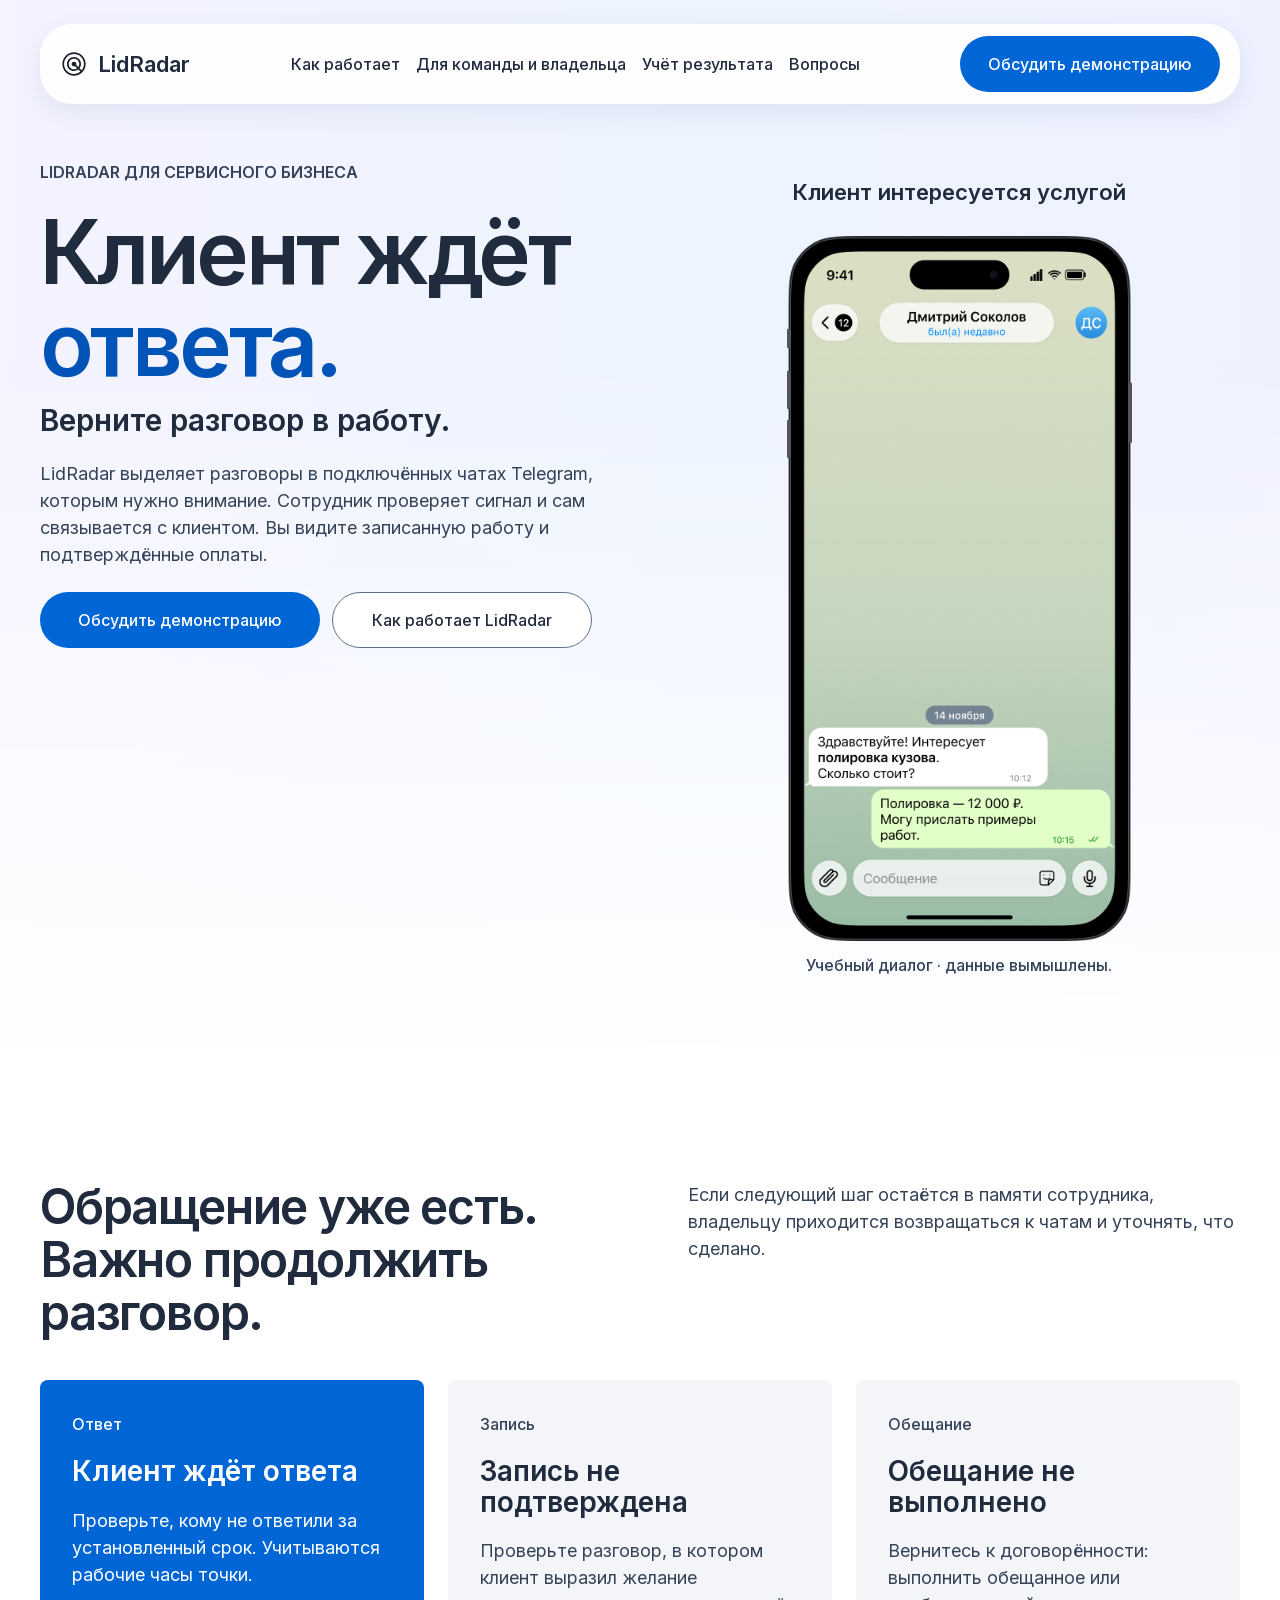
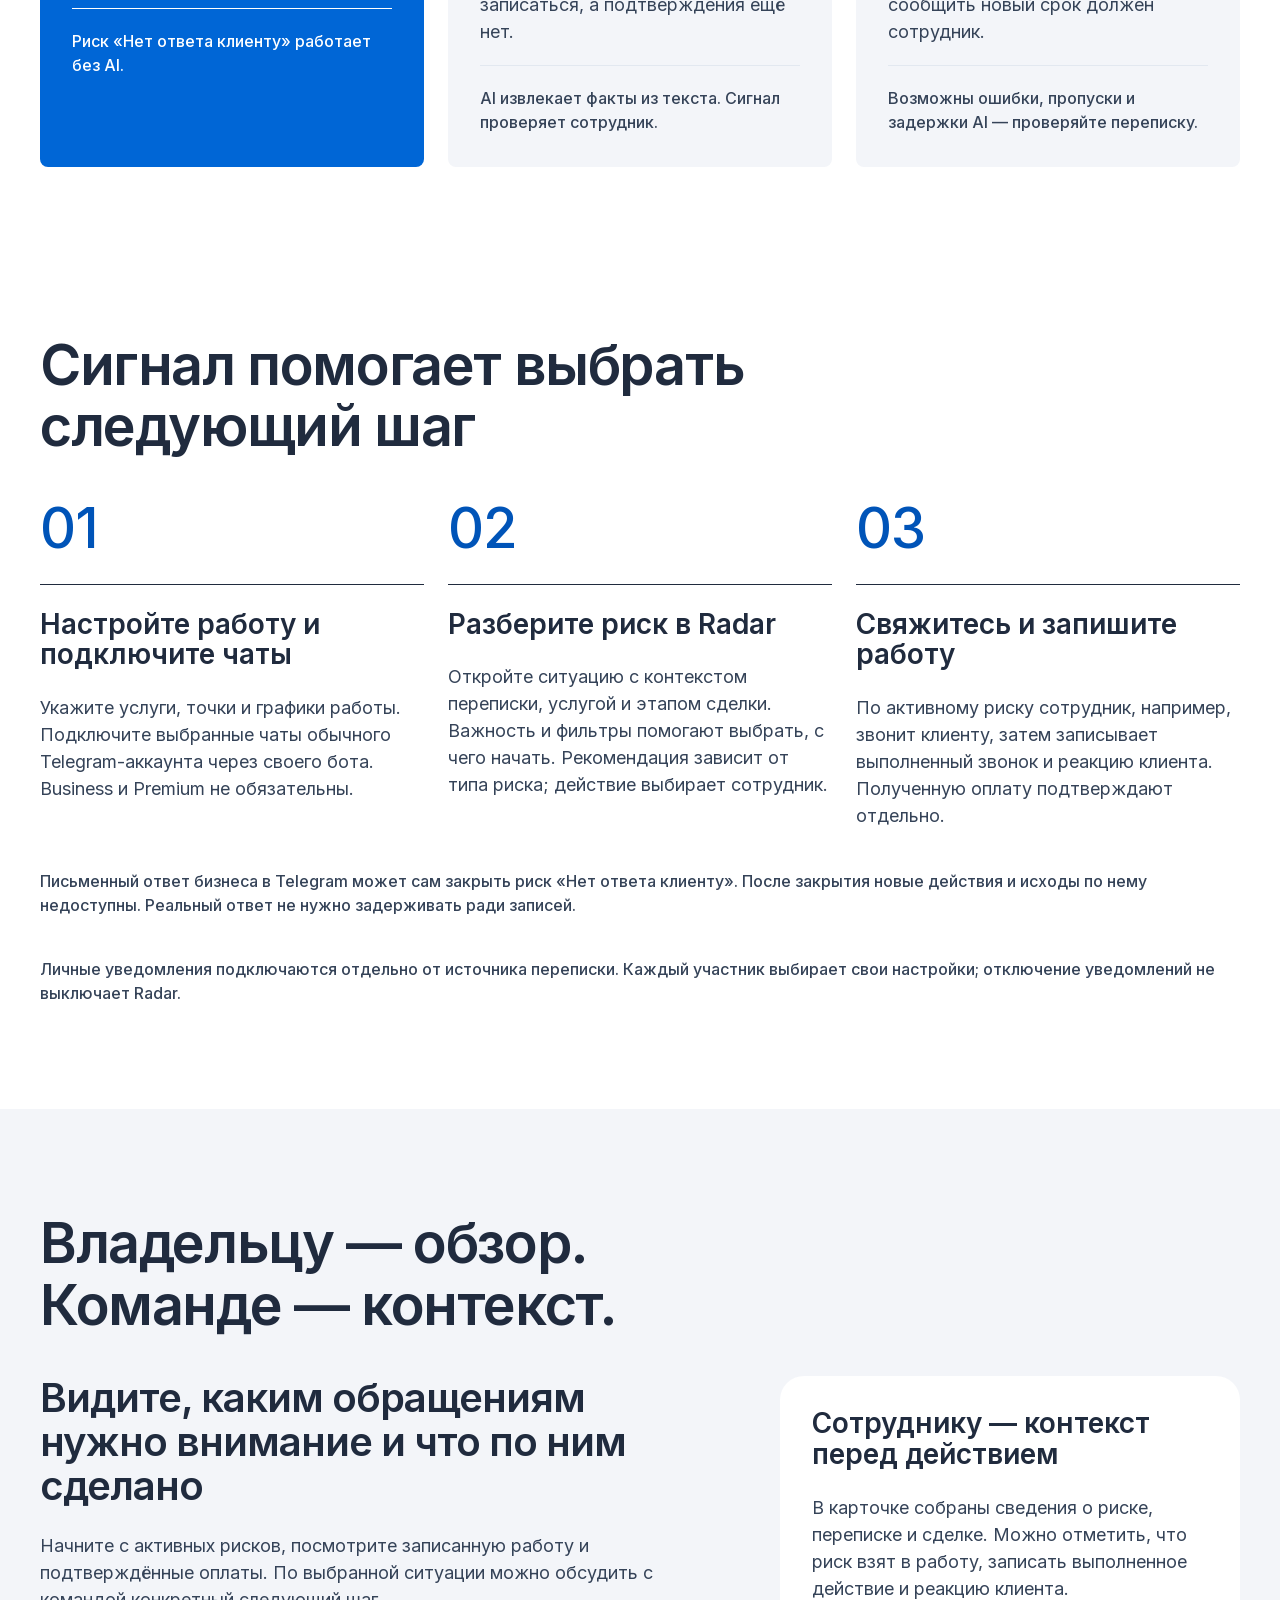
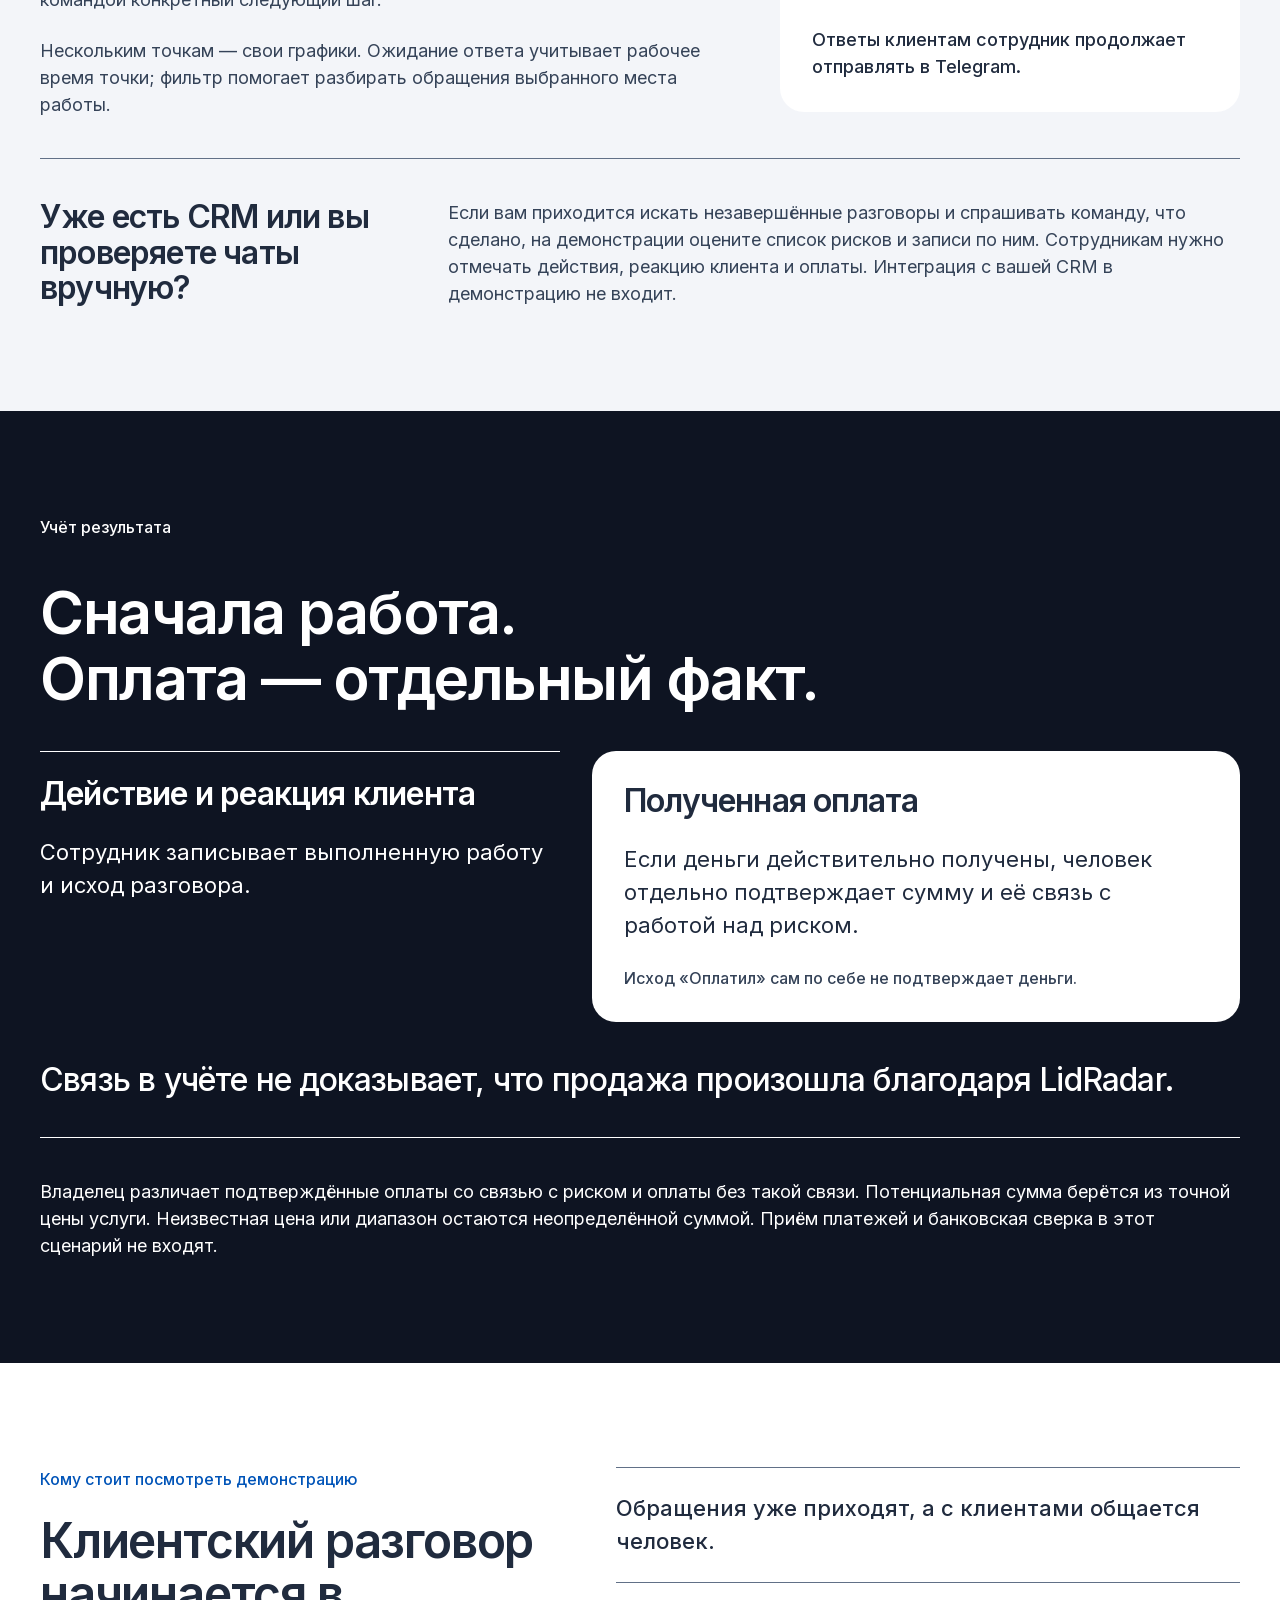
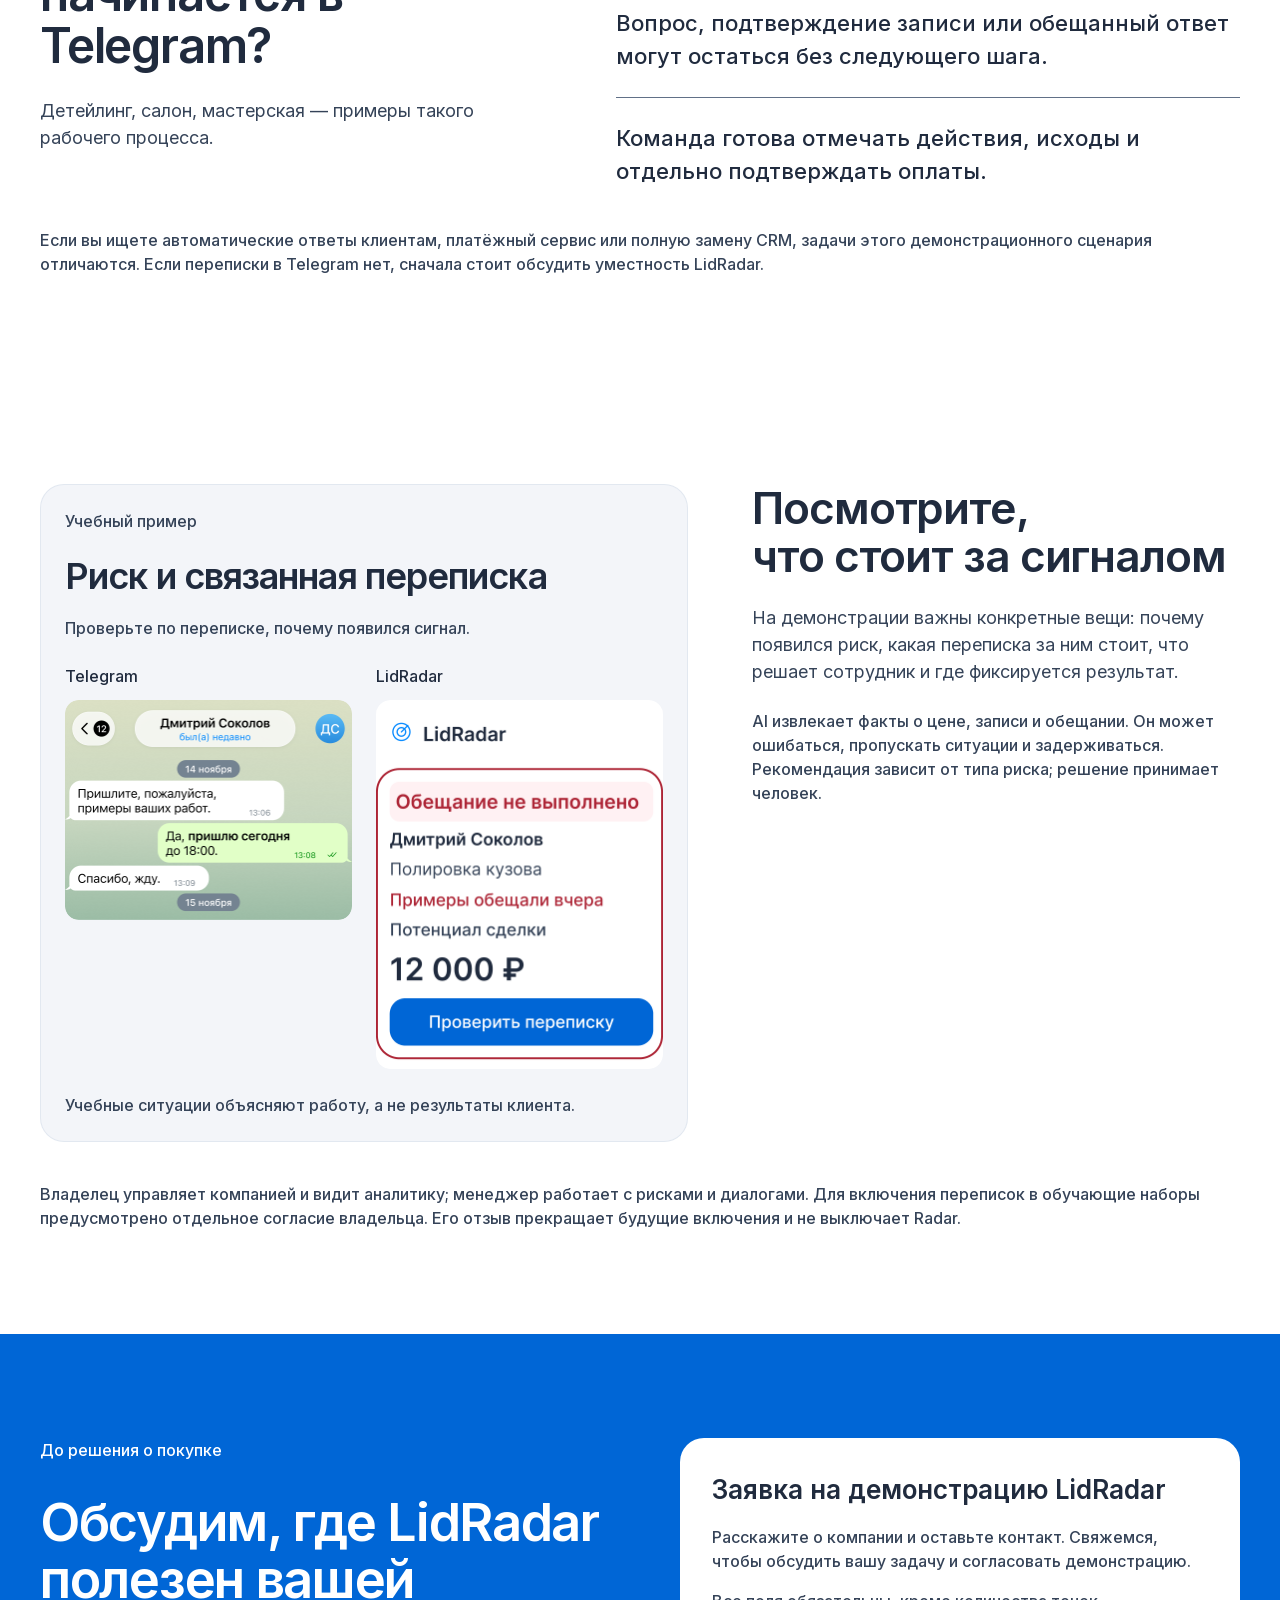
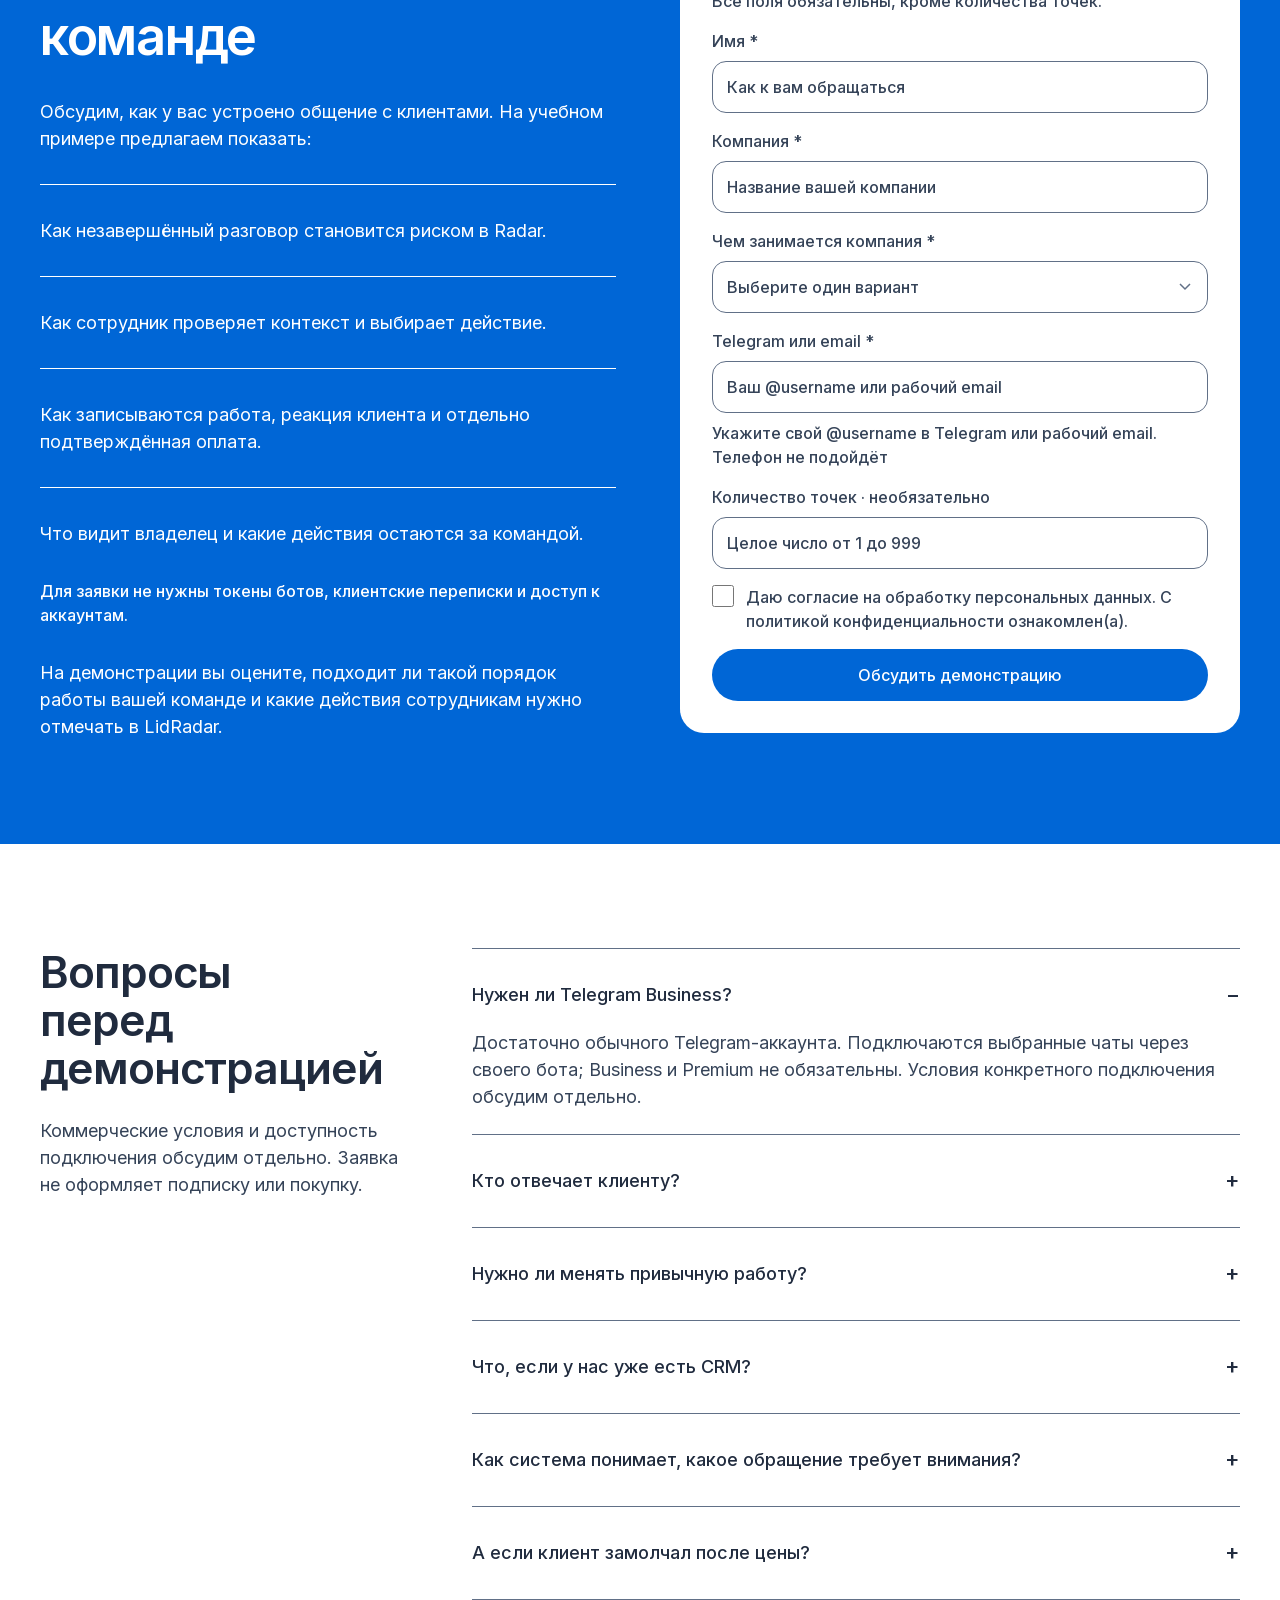
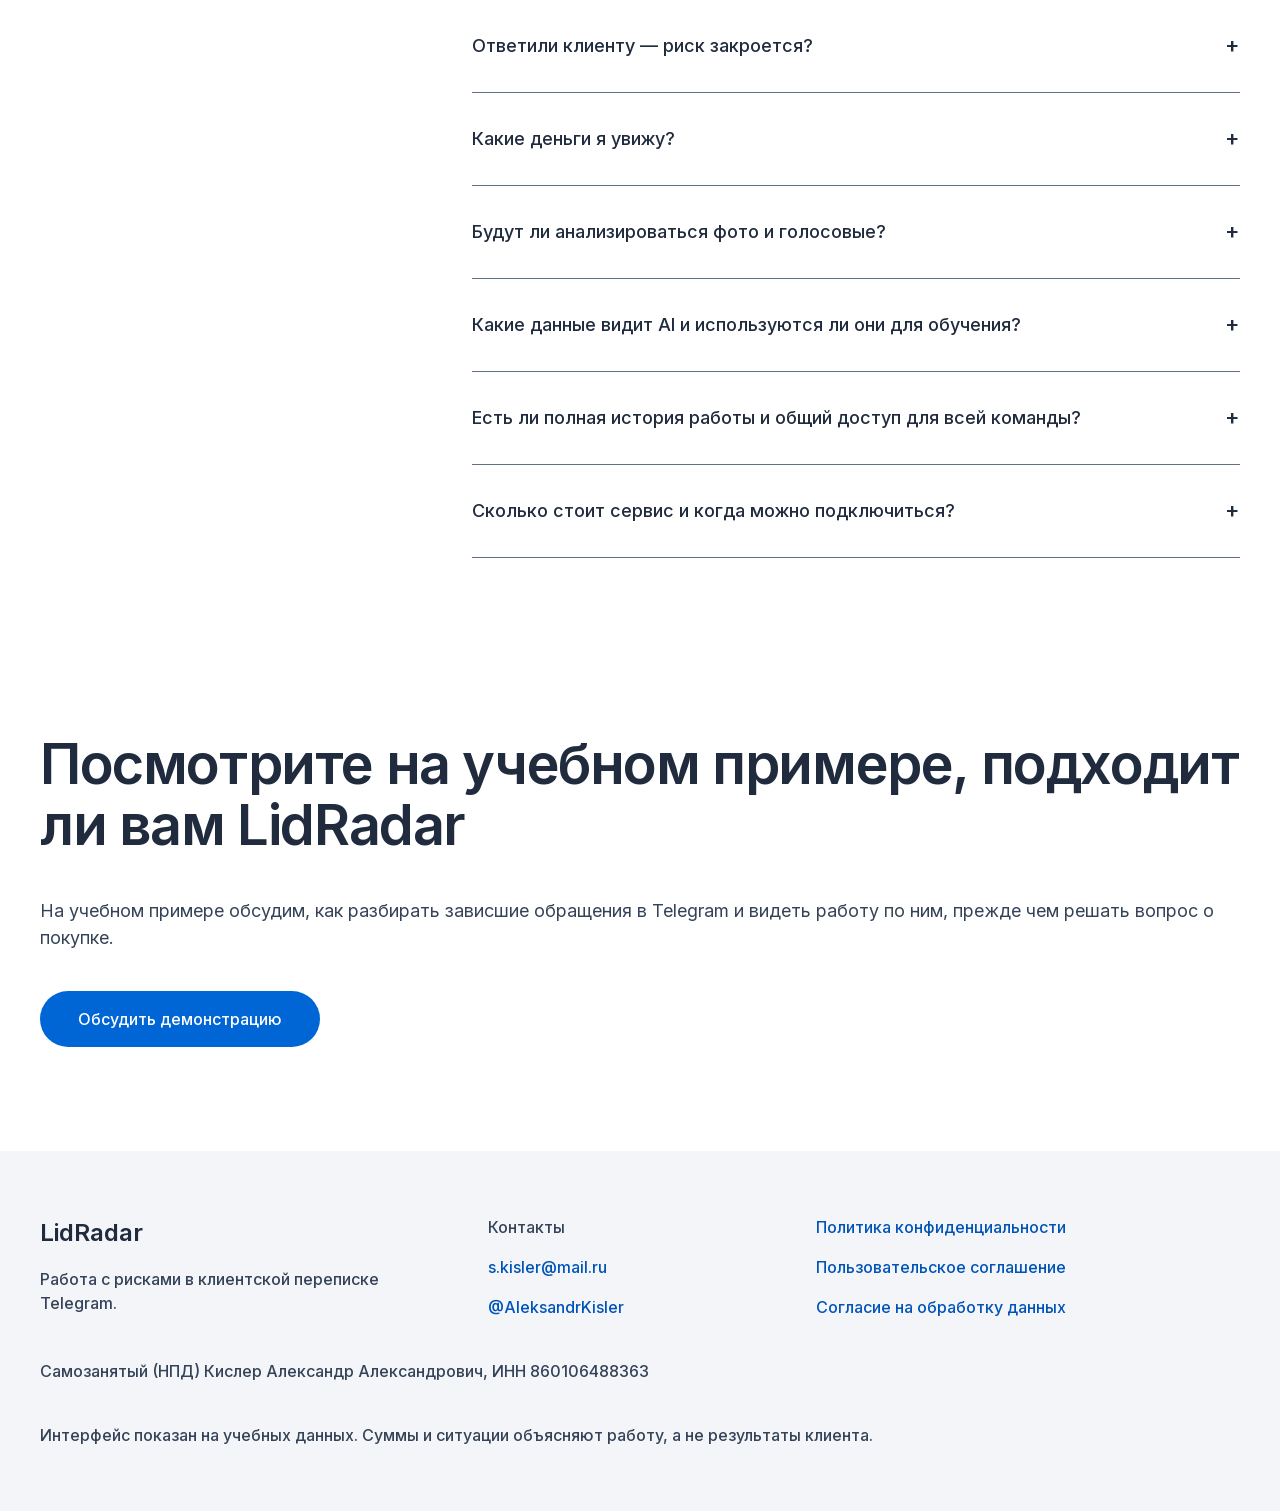
==== commit 4ba4f574: "fix(landing): version R8 assets for returning visitors" ====
--- a/index.html
+++ b/index.html
@@ -32,7 +32,7 @@
       type="font/woff2"
       crossorigin
     />
-    <link rel="stylesheet" href="assets/styles.css" />
+    <link rel="stylesheet" href="assets/styles.css?v=r8-af9ef7c" />
   </head>
   <body>
     <a class="skip-link" href="#main">К содержанию</a>
@@ -926,7 +926,7 @@
       </div>
     </footer>
     <script src="assets/validate.js"></script>
-    <script src="assets/slideshow.js"></script>
-    <script src="assets/app.js"></script>
+    <script src="assets/slideshow.js?v=r8-af9ef7c"></script>
+    <script src="assets/app.js?v=r8-af9ef7c"></script>
   </body>
 </html>
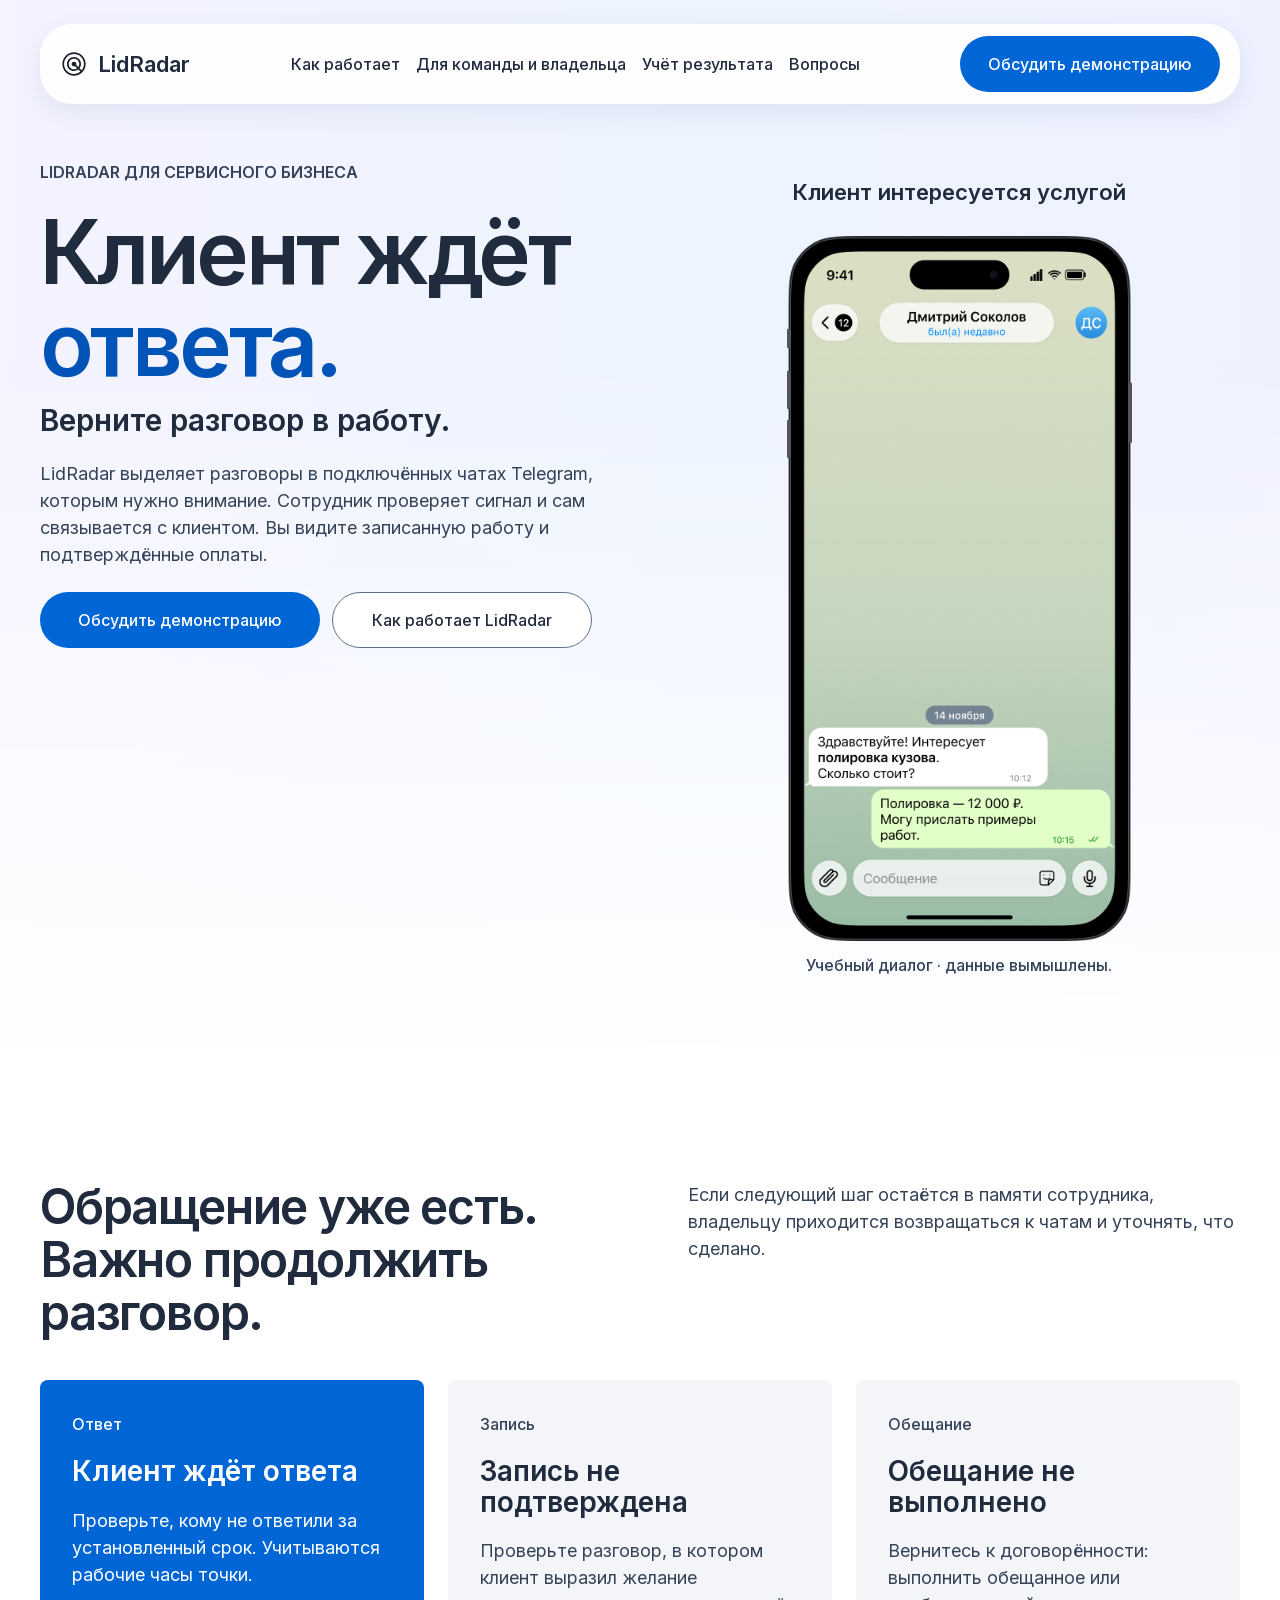
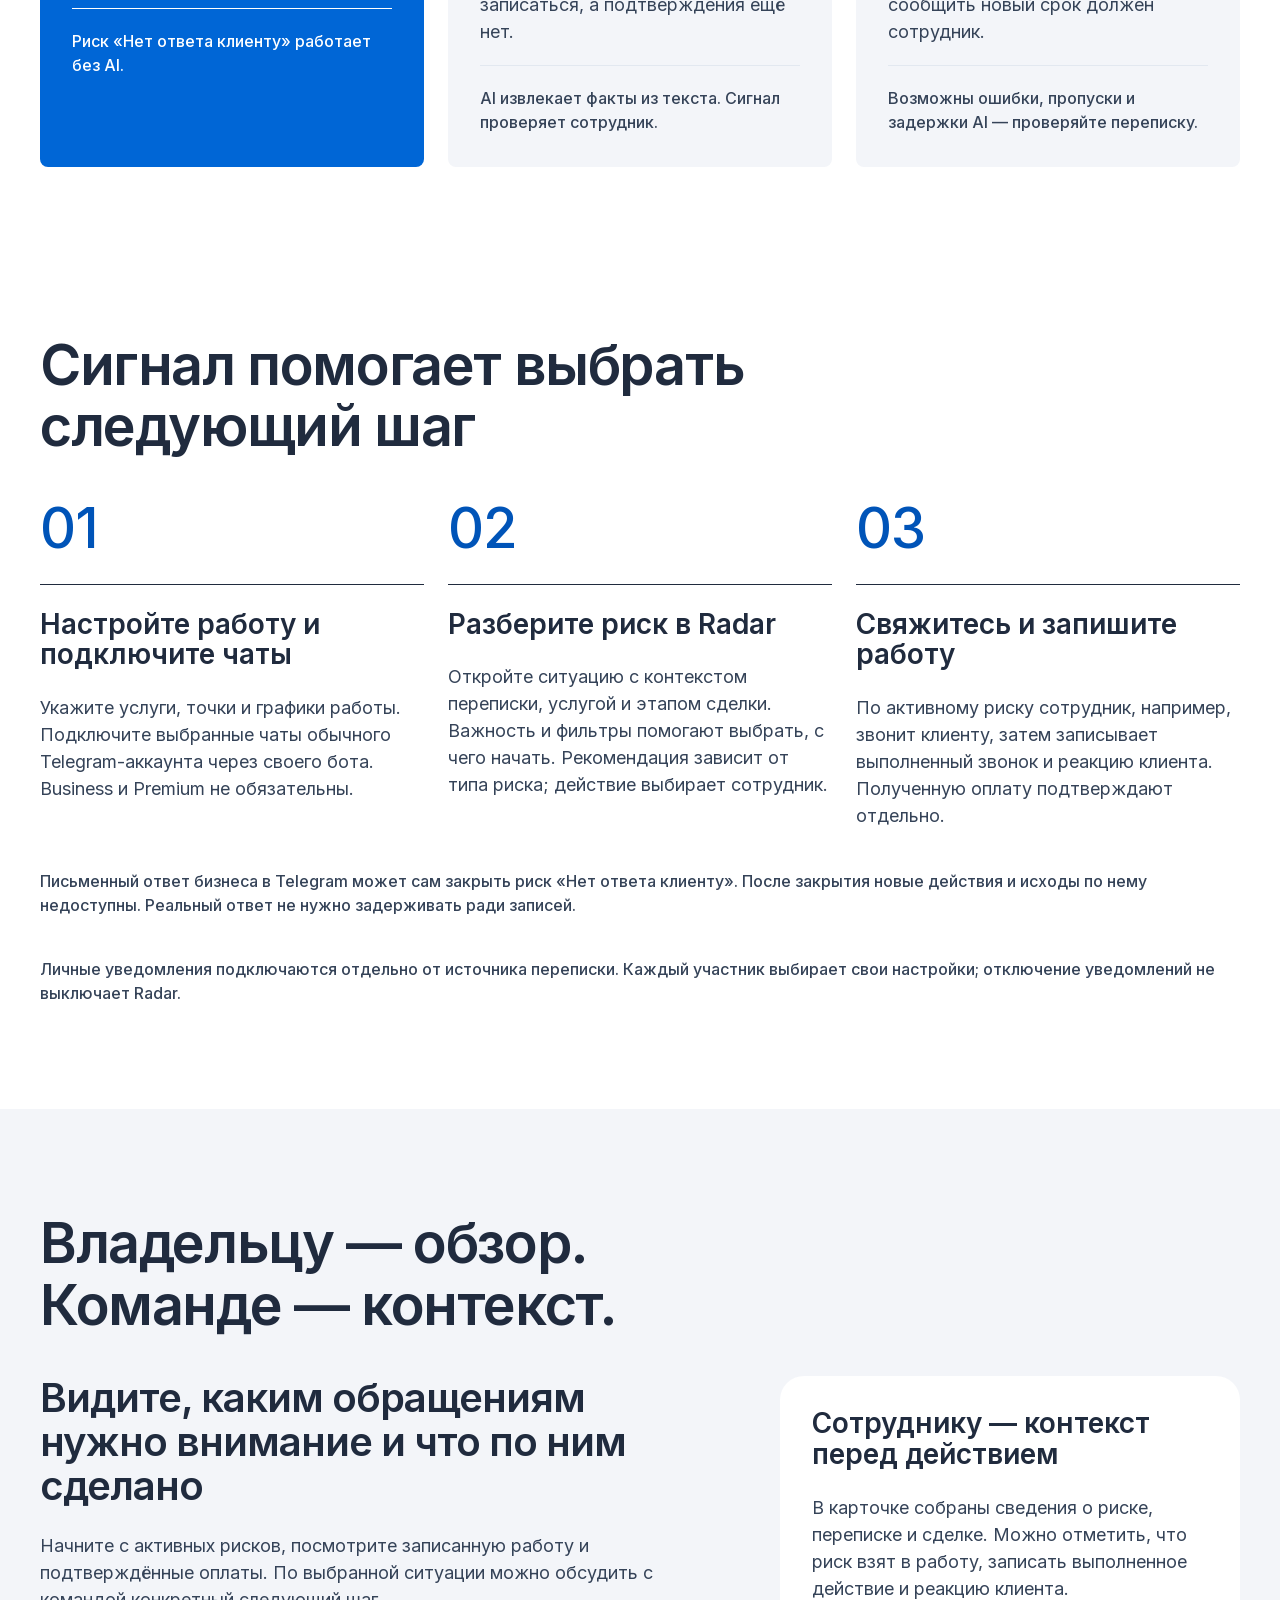
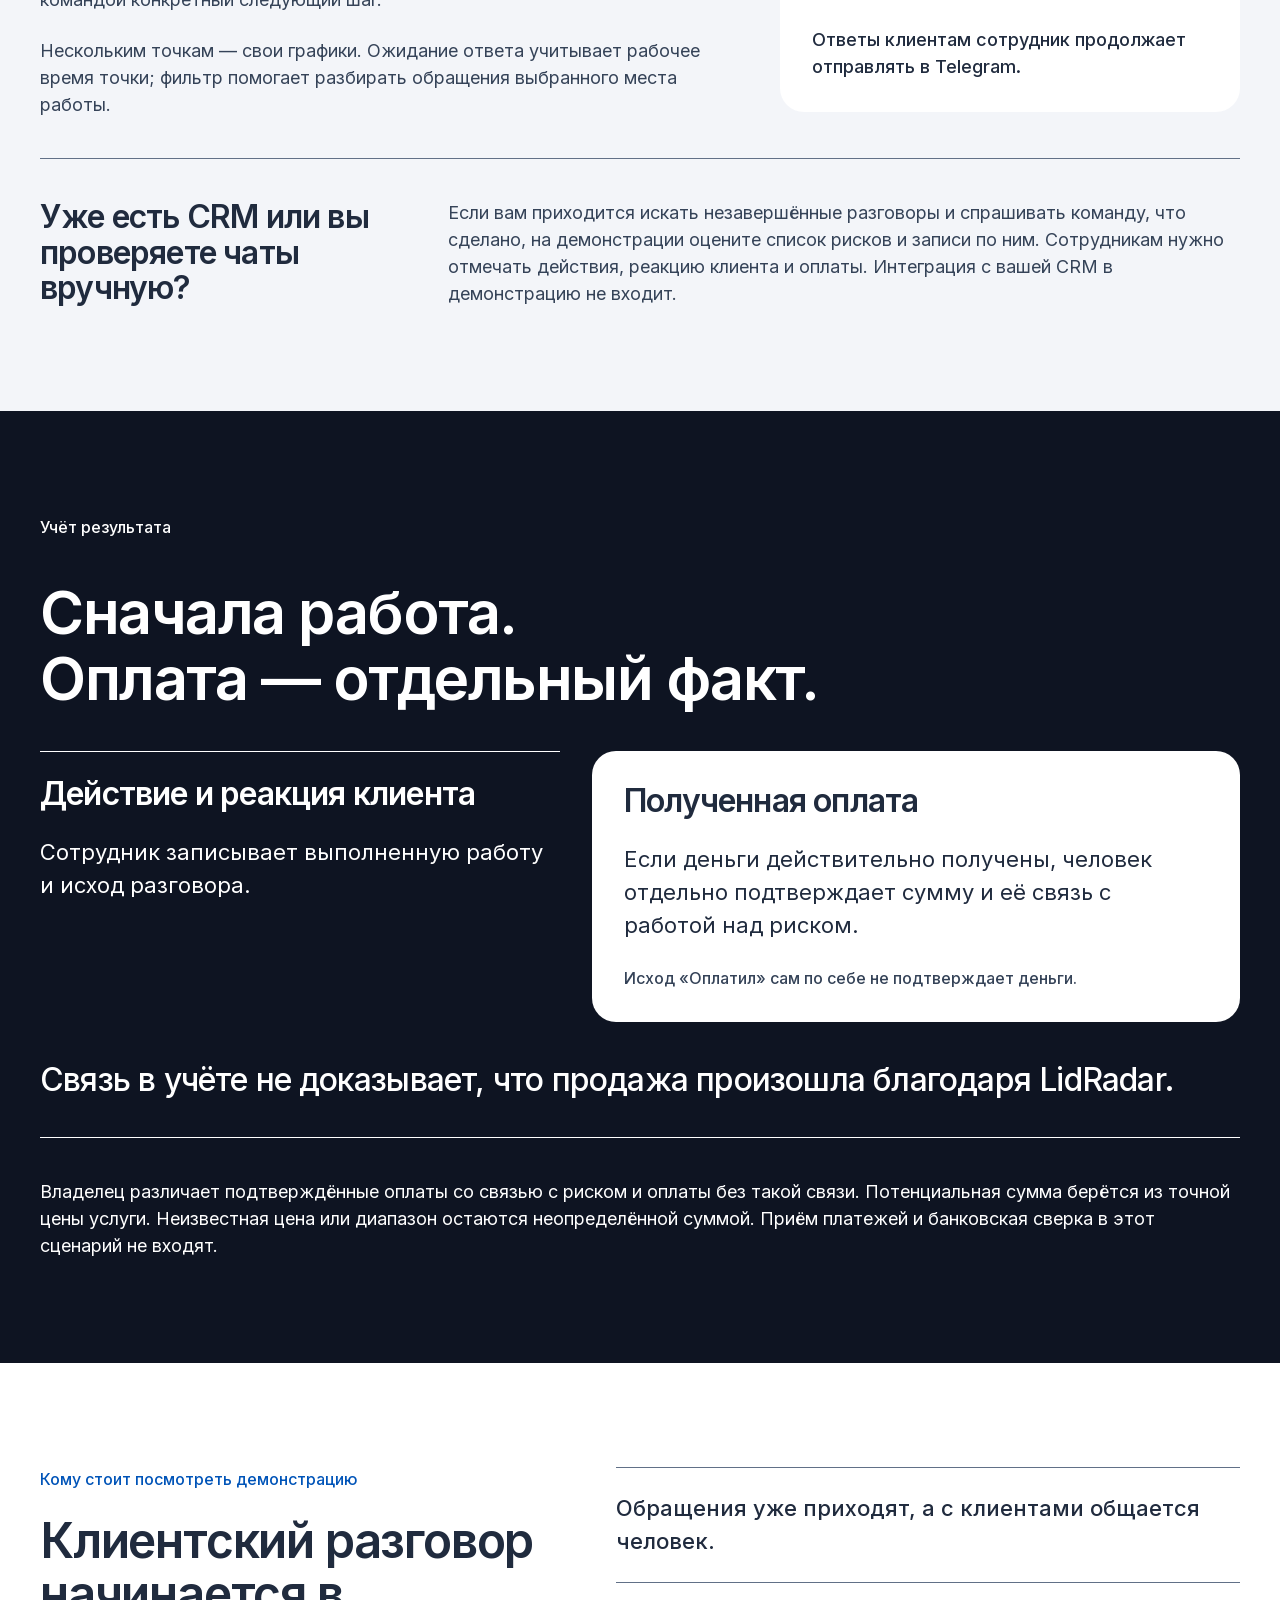
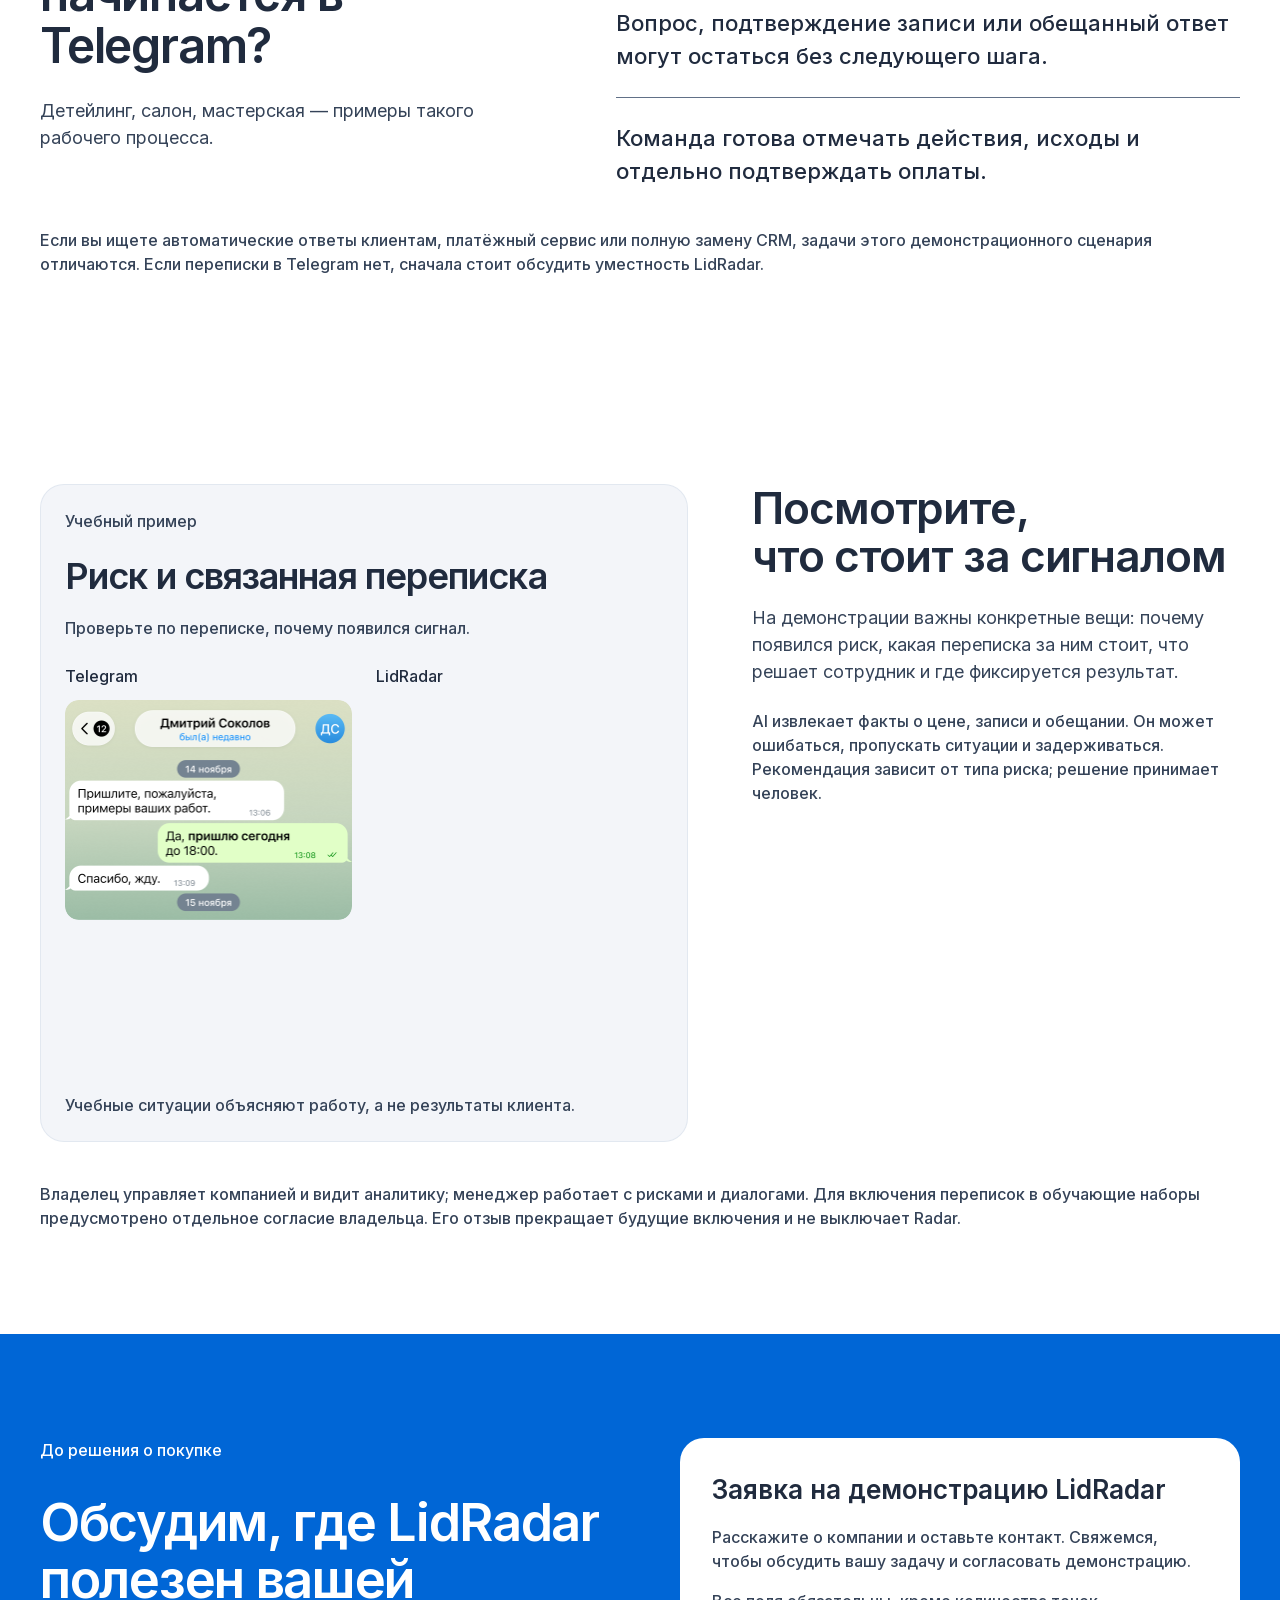
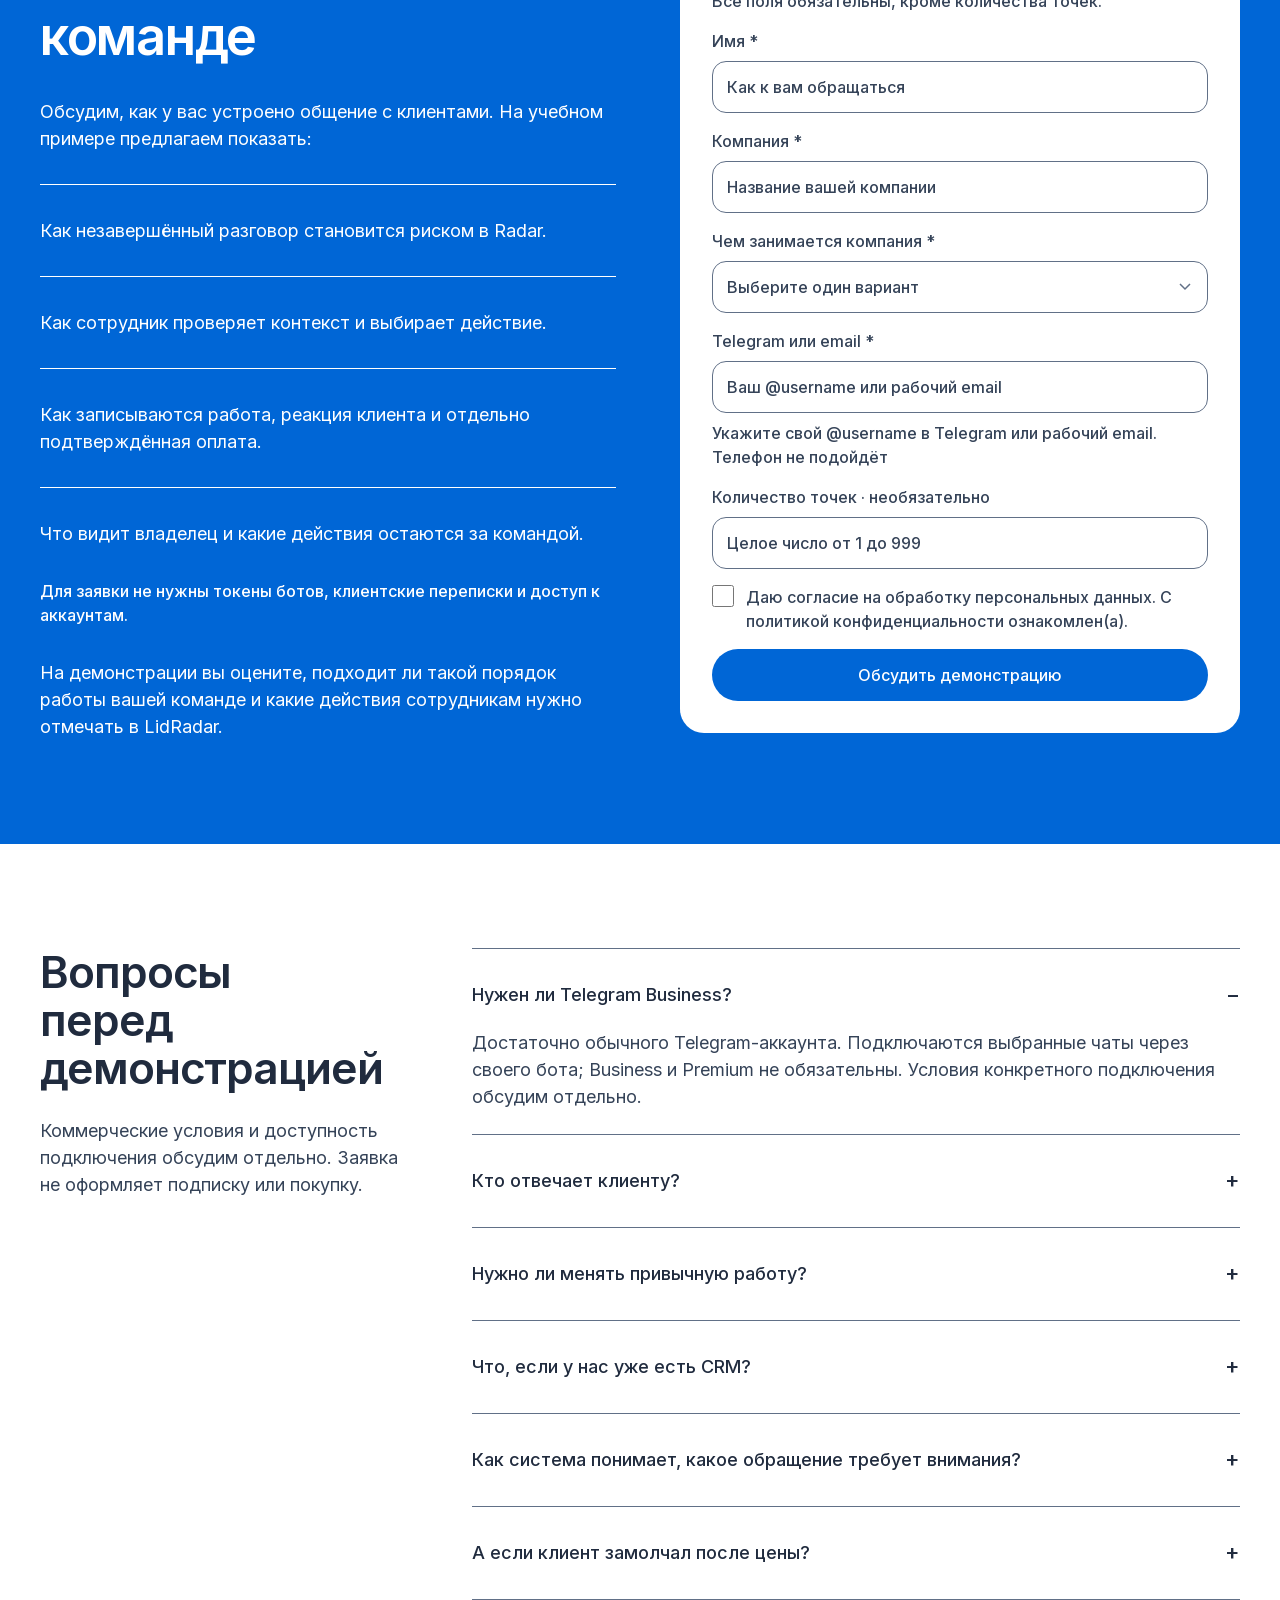
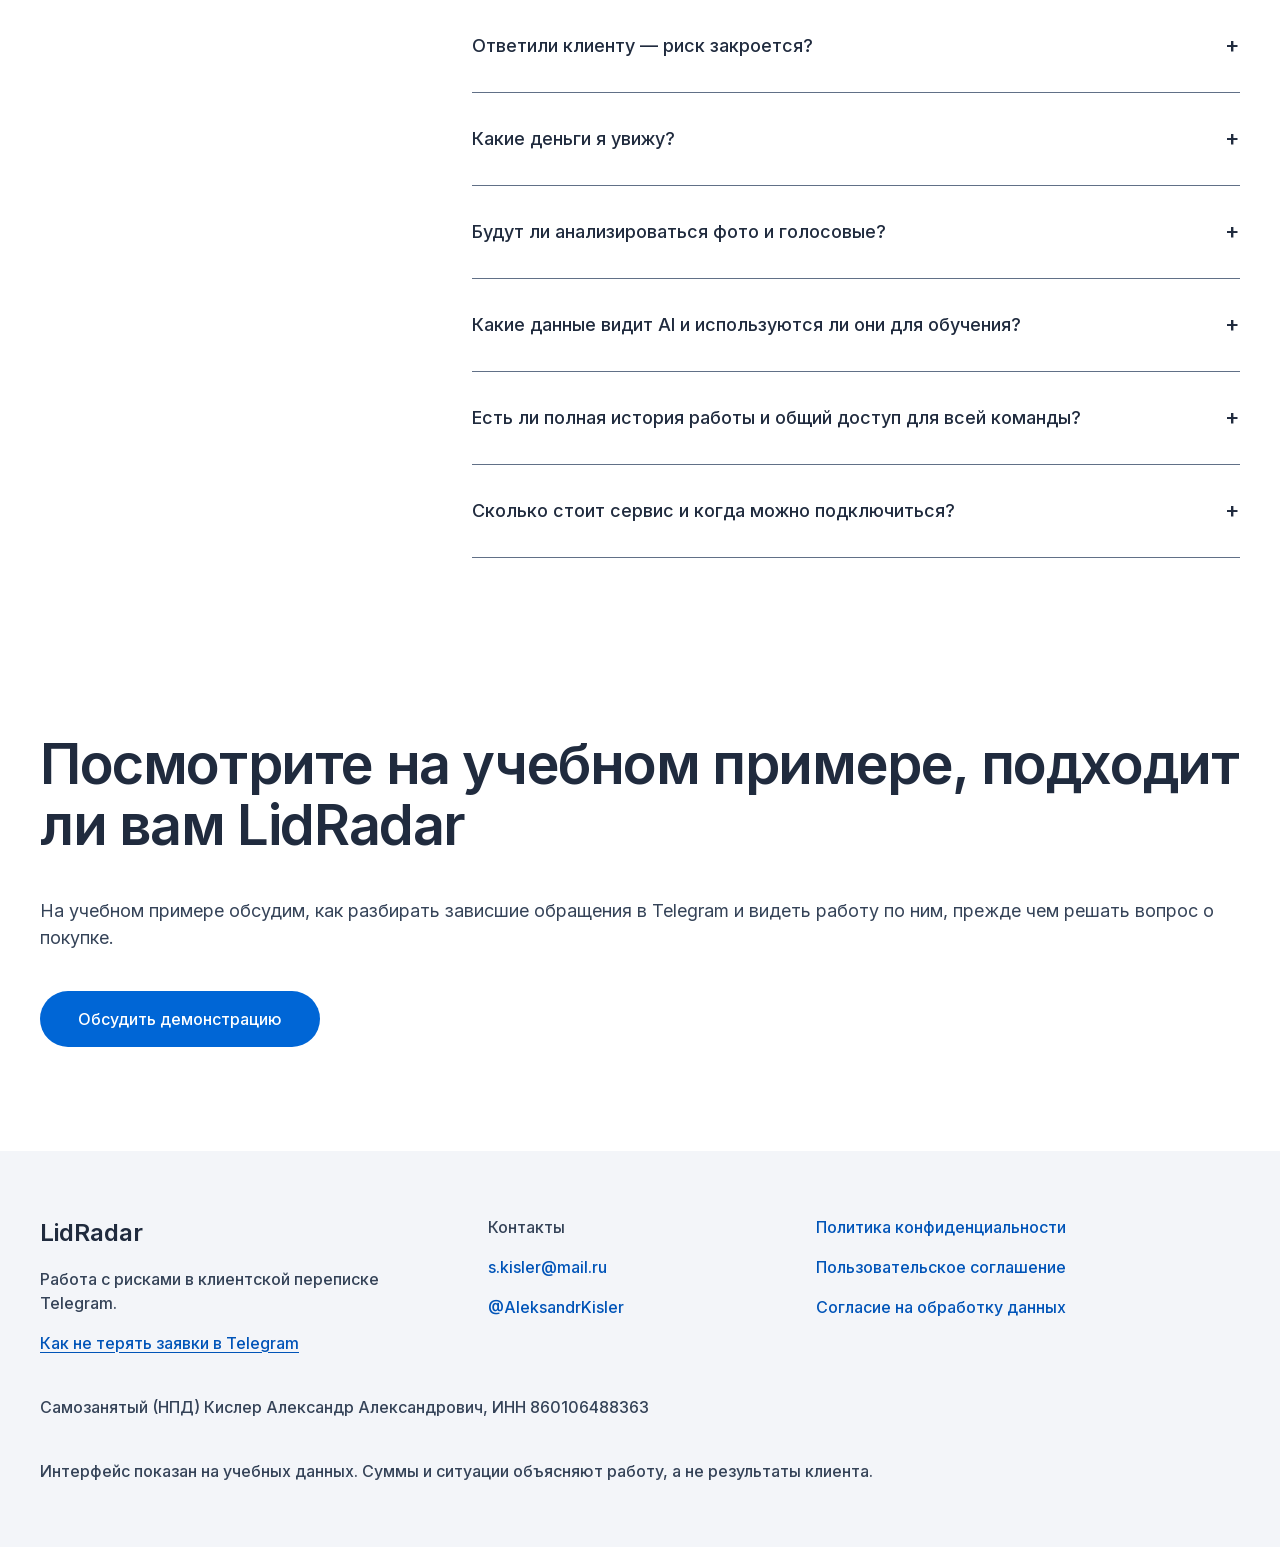
==== commit ea86d4eb: "Improve landing search discoverability" ====
--- a/index.html
+++ b/index.html
@@ -3,28 +3,35 @@
   <head>
     <meta charset="utf-8" />
     <meta name="viewport" content="width=device-width, initial-scale=1" />
-    <title>LidRadar — клиент ждёт ответа</title>
+    <title>LidRadar — контроль клиентских заявок в Telegram</title>
     <meta
       name="description"
-      content="LidRadar выделяет разговоры в подключённых чатах Telegram, которым нужно внимание. Сотрудник проверяет сигнал; владелец видит записанную работу и подтверждённые оплаты."
+      content="Контроль заявок в Telegram для сервисного бизнеса. LidRadar выделяет диалоги без ответа, с неподтверждённой записью или невыполненным обещанием. Посмотрите сценарий на демонстрации."
     />
     <meta property="og:type" content="website" />
+    <meta property="og:site_name" content="LidRadar" />
+    <meta property="og:locale" content="ru_RU" />
     <meta property="og:url" content="https://lid-radar.online/" />
     <link rel="canonical" href="https://lid-radar.online/" />
     <meta
       property="og:title"
-      content="Клиент ждёт ответа. Верните разговор в работу."
+      content="LidRadar — контроль клиентских заявок в Telegram"
     />
     <meta
       property="og:description"
       content="Обсудите демонстрацию LidRadar для сервисного бизнеса на учебном примере."
     />
     <meta name="theme-color" content="#0066d6" />
-    <link
-      rel="icon"
-      href="data:image/svg+xml,%3Csvg xmlns=%27http://www.w3.org/2000/svg%27 viewBox=%270 0 32 32%27%3E%3Ccircle cx=%2716%27 cy=%2716%27 r=%2712%27 fill=%27none%27 stroke=%27%230066d6%27 stroke-width=%272%27/%3E%3Cpath d=%27M16 16 28 4%27 stroke=%27%230066d6%27 stroke-width=%272%27/%3E%3C/svg%3E"
-      type="image/svg+xml"
-    />
+    <link rel="icon" href="/assets/img/landing-r8/logo.svg" type="image/svg+xml" />
+    <script type="application/ld+json">
+      {
+        "@context": "https://schema.org",
+        "@type": "WebSite",
+        "name": "LidRadar",
+        "url": "https://lid-radar.online/",
+        "inLanguage": "ru"
+      }
+    </script>
     <link
       rel="preload"
       href="assets/fonts/InterVariable.woff2"
@@ -899,6 +906,7 @@
             <p class="small">
               Работа с рисками в клиентской переписке Telegram.
             </p>
+            <a class="small" href="/kak-ne-teryat-zayavki-v-telegram/">Как не терять заявки в Telegram</a>
           </div>
           <div class="stack footer-links">
             <p class="small medium">Контакты</p>
